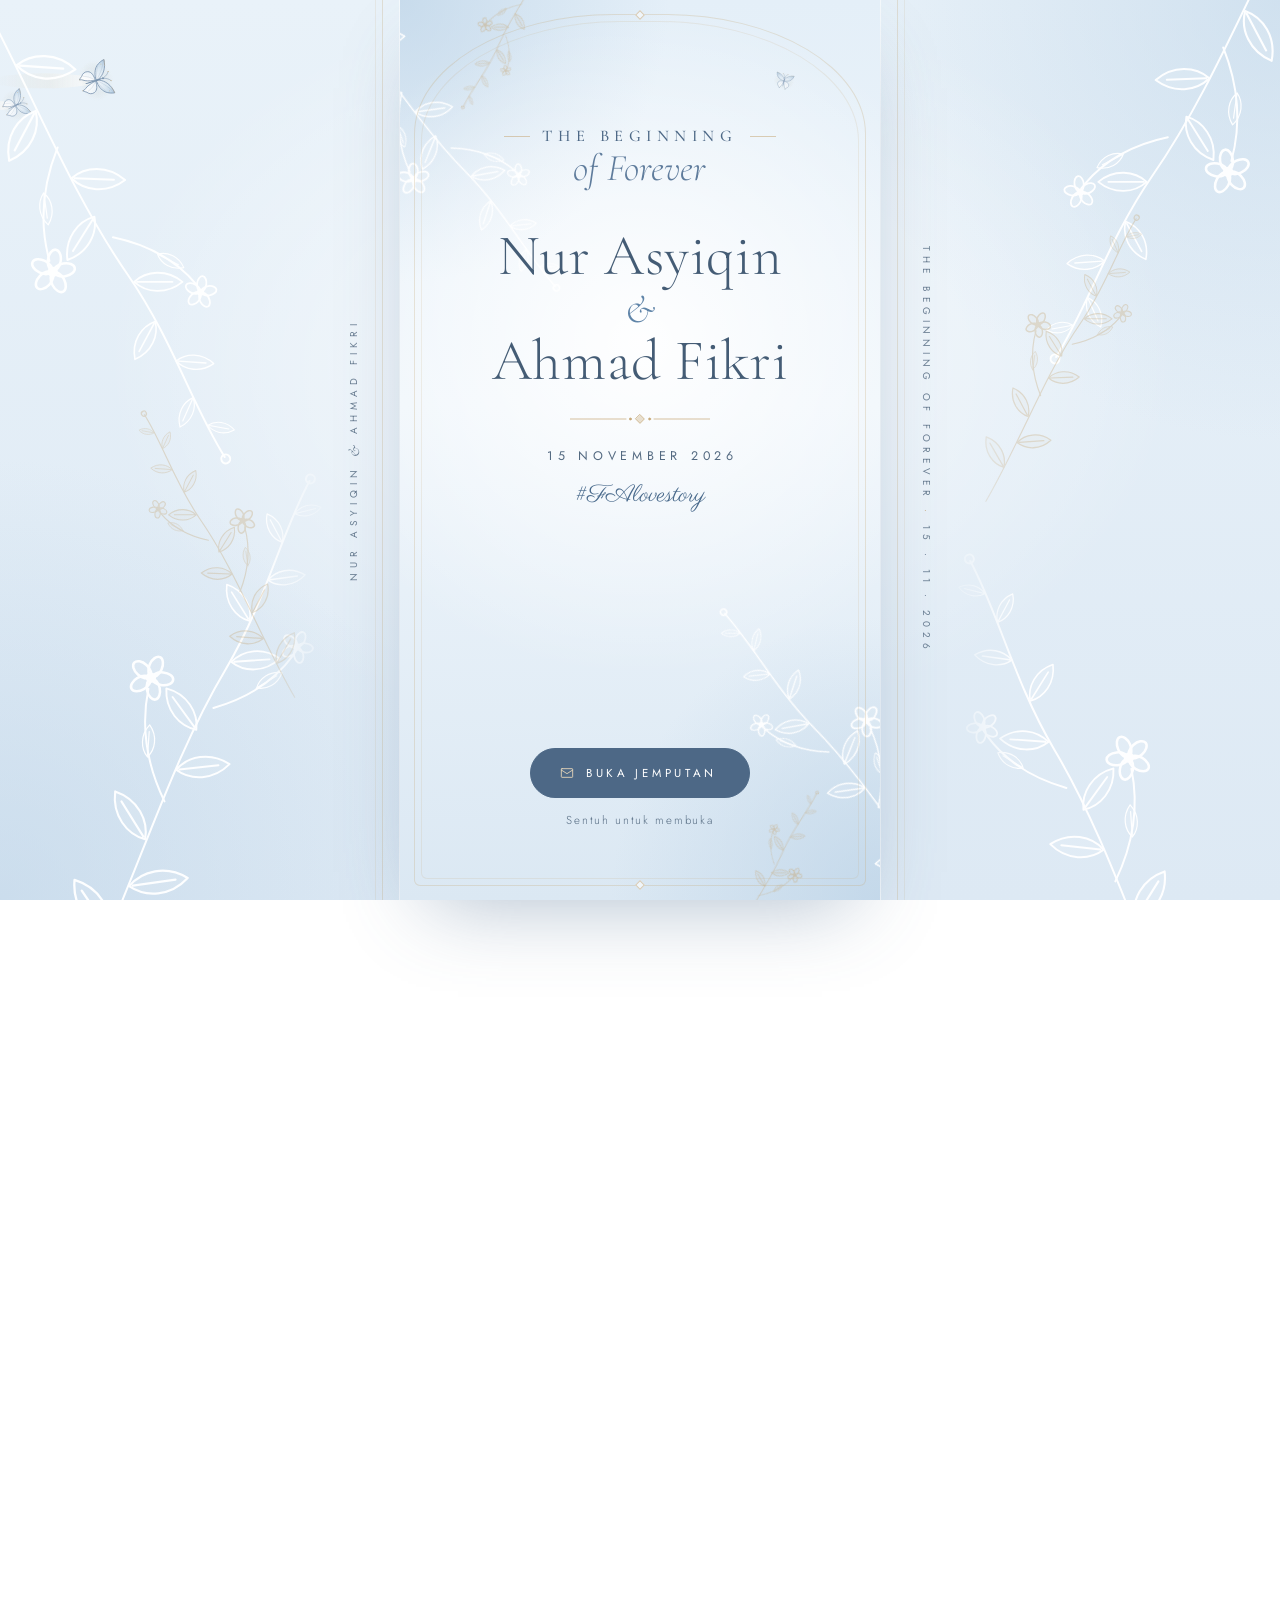
==== index.html @ e6868fa7 "Add files via upload" ====
<!DOCTYPE html>
<html lang="ms">
<head>
  <meta charset="UTF-8" />
  <meta name="viewport" content="width=device-width, initial-scale=1, viewport-fit=cover" />
  <meta name="theme-color" content="#dce9f4" />
  <meta name="color-scheme" content="light" />
  <title>Nur Asyiqin & Ahmad Fikri · The Beginning of Forever</title>
  <meta name="description" content="Anda dijemput ke majlis perkahwinan Nur Asyiqin & Ahmad Fikri — 15 November 2026, Casa Bianca Villa, Kluang. #FAlovestory" />

  <meta property="og:title" content="Nur Asyiqin & Ahmad Fikri — The Beginning of Forever" />
  <meta property="og:description" content="15 November 2026 · Casa Bianca Villa, Kluang · #FAlovestory" />

  <link rel="preconnect" href="https://fonts.googleapis.com" />
  <link rel="preconnect" href="https://fonts.gstatic.com" crossorigin />
  <link href="https://fonts.googleapis.com/css2?family=Cormorant+Garamond:ital,wght@0,300;0,400;0,500;1,300;1,400&family=Jost:wght@300;400&family=Parisienne&family=Amiri:wght@400&display=swap" rel="stylesheet" />
  <link rel="stylesheet" href="css/style.css" />
</head>
<body class="is-locked">

  <!-- ===== Shared botanical line-art (referenced with <use>) ===== -->
  <svg class="sprite" aria-hidden="true" focusable="false">
    <defs>
      <path id="leaf" d="M0 0 C6 -5.5 16 -6.5 24 0 C16 6.5 6 5.5 0 0 Z M1.5 0 L19 0" />
      <g id="bloom">
        <ellipse cx="0" cy="-4.2" rx="2.3" ry="3.8" />
        <ellipse cx="0" cy="-4.2" rx="2.3" ry="3.8" transform="rotate(72)" />
        <ellipse cx="0" cy="-4.2" rx="2.3" ry="3.8" transform="rotate(144)" />
        <ellipse cx="0" cy="-4.2" rx="2.3" ry="3.8" transform="rotate(216)" />
        <ellipse cx="0" cy="-4.2" rx="2.3" ry="3.8" transform="rotate(288)" />
        <circle r="1.4" />
      </g>
      <symbol id="sprig" viewBox="0 0 120 260">
        <g fill="currentColor" fill-opacity="0.12" stroke="currentColor" stroke-width="0.9" stroke-linecap="round" stroke-linejoin="round">
          <path fill="none" d="M60 258 C58 205 66 150 60 100 C56 65 62 35 60 8" />
          <path fill="none" d="M61 165 C74 154 84 140 88 122" />
          <path fill="none" d="M58 118 C46 108 38 96 35 82" />
          <use href="#leaf" transform="translate(60 228) rotate(-32) scale(1.15)" />
          <use href="#leaf" transform="translate(60 206) rotate(-148) scale(1.1)" />
          <use href="#leaf" transform="translate(62 184) rotate(-34) scale(1.05)" />
          <use href="#leaf" transform="translate(62 150) rotate(-150)" />
          <use href="#leaf" transform="translate(61 130) rotate(-30) scale(0.95)" />
          <use href="#leaf" transform="translate(59 96) rotate(-152) scale(0.9)" />
          <use href="#leaf" transform="translate(59 76) rotate(-34) scale(0.8)" />
          <use href="#leaf" transform="translate(59 56) rotate(-148) scale(0.7)" />
          <use href="#leaf" transform="translate(60 38) rotate(-38) scale(0.6)" />
          <use href="#leaf" transform="translate(60 24) rotate(-142) scale(0.5)" />
          <use href="#leaf" transform="translate(76 150) rotate(-70) scale(0.6)" />
          <use href="#leaf" transform="translate(44 102) rotate(-125) scale(0.55)" />
          <use href="#bloom" transform="translate(89 117) scale(1.25)" />
          <use href="#bloom" transform="translate(35 78) scale(0.9)" />
          <circle cx="60" cy="7" r="2" />
        </g>
      </symbol>
      <!-- Minimal background flora: a delicate vine, a three-flower blossom and a small leafy sprig -->
      <symbol id="vine" viewBox="0 0 60 220">
        <g fill="currentColor" fill-opacity="0.1" stroke="currentColor" stroke-width="0.8" stroke-linecap="round" stroke-linejoin="round">
          <path fill="none" d="M30 218 C18 182 42 152 31 114 C22 82 41 54 31 10" />
          <path fill="none" d="M34 128 C42 124 46 116 43 110 C41 106 36 107 37 111" />
          <path fill="none" d="M29 64 C21 60 18 52 22 47 C25 44 29 46 28 50" />
          <use href="#leaf" transform="translate(25 196) rotate(-150) scale(0.6)" />
          <use href="#leaf" transform="translate(30 172) rotate(-35) scale(0.58)" />
          <use href="#leaf" transform="translate(35 146) rotate(-150) scale(0.52)" />
          <use href="#leaf" transform="translate(29 98) rotate(-38) scale(0.5)" />
          <use href="#leaf" transform="translate(31 80) rotate(-148) scale(0.45)" />
          <use href="#leaf" transform="translate(36 40) rotate(-40) scale(0.38)" />
          <use href="#leaf" transform="translate(33 26) rotate(-145) scale(0.32)" />
          <use href="#bloom" transform="translate(31 8) scale(0.75)" />
          <circle cx="43" cy="110" r="1.1" />
        </g>
      </symbol>
      <symbol id="blossom" viewBox="0 0 90 100">
        <g fill="currentColor" fill-opacity="0.12" stroke="currentColor" stroke-width="0.8" stroke-linecap="round" stroke-linejoin="round">
          <path fill="none" d="M45 98 C44 78 39 60 28 42" />
          <path fill="none" d="M45 98 C47 76 53 56 64 36" />
          <path fill="none" d="M45 98 C45 82 46 68 47 54" />
          <use href="#leaf" transform="translate(44 84) rotate(-150) scale(0.55)" />
          <use href="#leaf" transform="translate(47 78) rotate(-30) scale(0.5)" />
          <use href="#leaf" transform="translate(37 62) rotate(-160) scale(0.4)" />
          <use href="#leaf" transform="translate(55 58) rotate(-20) scale(0.4)" />
          <use href="#bloom" transform="translate(27 39) scale(0.85)" />
          <use href="#bloom" transform="translate(65 33) scale(1)" />
          <use href="#bloom" transform="translate(47 51) scale(0.6)" />
        </g>
      </symbol>
      <symbol id="sprigling" viewBox="0 0 50 120">
        <g fill="currentColor" fill-opacity="0.1" stroke="currentColor" stroke-width="0.8" stroke-linecap="round" stroke-linejoin="round">
          <path fill="none" d="M25 118 C23 92 28 62 25 8" />
          <use href="#leaf" transform="translate(24 102) rotate(-145) scale(0.6)" />
          <use href="#leaf" transform="translate(25 92) rotate(-35) scale(0.58)" />
          <use href="#leaf" transform="translate(26 76) rotate(-145) scale(0.5)" />
          <use href="#leaf" transform="translate(26 66) rotate(-35) scale(0.48)" />
          <use href="#leaf" transform="translate(26 50) rotate(-145) scale(0.4)" />
          <use href="#leaf" transform="translate(26 40) rotate(-35) scale(0.38)" />
          <use href="#leaf" transform="translate(25 26) rotate(-145) scale(0.3)" />
          <use href="#leaf" transform="translate(25 18) rotate(-35) scale(0.28)" />
          <circle cx="25" cy="7" r="1.6" />
        </g>
      </symbol>
      <!-- Butterflies: fine line art with translucent, softly washed wings and
           champagne highlights. Bloom, left wing, right wing and body are
           separate symbols on the same 64×56 canvas, so the wings can later
           flutter on their own around the body's centre line (x 32). -->
      <radialGradient id="bfly-bloom">
        <stop offset="0" stop-color="#bcd3e7" stop-opacity="0.5" />
        <stop offset="0.65" stop-color="#bcd3e7" stop-opacity="0.18" />
        <stop offset="1" stop-color="#bcd3e7" stop-opacity="0" />
      </radialGradient>
      <linearGradient id="bfly-wash-r" gradientUnits="userSpaceOnUse" x1="33" y1="30" x2="60" y2="6">
        <stop offset="0" stop-color="#ffffff" />
        <stop offset="0.55" stop-color="#d6e5f1" />
        <stop offset="1" stop-color="#9dbcd8" />
      </linearGradient>
      <linearGradient id="bfly-wash-l" gradientUnits="userSpaceOnUse" x1="31" y1="30" x2="4" y2="6">
        <stop offset="0" stop-color="#ffffff" />
        <stop offset="0.55" stop-color="#d6e5f1" />
        <stop offset="1" stop-color="#9dbcd8" />
      </linearGradient>
      <symbol id="bfly-bloom-shape" viewBox="0 0 64 56">
        <ellipse cx="32" cy="28" rx="30" ry="24" fill="url(#bfly-bloom)" />
      </symbol>
      <!-- Magical glow: a soft white light with a faint champagne edge, and a
           tiny four-point sparkle (coloured by CSS) -->
      <radialGradient id="bfly-glow">
        <stop offset="0" stop-color="#ffffff" stop-opacity="0.85" />
        <stop offset="0.45" stop-color="#fbf5ea" stop-opacity="0.45" />
        <stop offset="0.75" stop-color="#ead9bb" stop-opacity="0.12" />
        <stop offset="1" stop-color="#ead9bb" stop-opacity="0" />
      </radialGradient>
      <symbol id="bfly-glow-shape" viewBox="0 0 64 56">
        <ellipse cx="32" cy="28" rx="34" ry="28" fill="url(#bfly-glow)" />
      </symbol>
      <path id="bfly-spark" fill="currentColor" d="M0 -3 C0.35 -0.6 0.6 -0.35 3 0 C0.6 0.35 0.35 0.6 0 3 C-0.35 0.6 -0.6 0.35 -3 0 C-0.6 -0.35 -0.35 -0.6 0 -3 Z" />
      <!-- Sparkles sit on the same 64×56 canvas as the wings: by the right
           forewing tip, the left forewing edge and the right hindwing tail -->
      <symbol id="bfly-spark-1" viewBox="0 0 64 56"><use href="#bfly-spark" transform="translate(60 2) scale(1.3)" /></symbol>
      <symbol id="bfly-spark-2" viewBox="0 0 64 56"><use href="#bfly-spark" transform="translate(2.5 16.5) scale(1.1)" /></symbol>
      <symbol id="bfly-spark-3" viewBox="0 0 64 56"><use href="#bfly-spark" transform="translate(46 52)" /></symbol>
      <symbol id="bfly-wing-r" viewBox="0 0 64 56">
        <g stroke="currentColor" stroke-width="1.1" stroke-linecap="round" stroke-linejoin="round">
          <path fill="url(#bfly-wash-r)" fill-opacity="0.8" d="M33 23 C37 14 46 7 60 5.5 C59.5 10 57.5 15 54 19.5 C49 25 41 27.5 33.6 27.6 Z" />
          <path fill="url(#bfly-wash-r)" fill-opacity="0.8" d="M33.6 29 C40 28.6 47.5 30.5 49.5 36 C51.2 40.5 49 45.5 45.5 47.5 C44 49.5 42.6 52 41.2 53 C40.6 50.5 40.2 48.8 39 47.6 C36.4 44.5 34.4 38 33.3 32.5 Z" />
          <path fill="none" stroke-width="0.5" stroke-opacity="0.5" d="M34.5 24.5 C41 18 49 11 57.5 7.5 M35 26.5 C42 24.5 48 21.5 53 18.5 M35 31 C39 34.5 42.5 39 44.5 45" />
        </g>
        <path fill="none" stroke="#c6a878" stroke-width="0.7" stroke-linecap="round" stroke-opacity="0.85" d="M50.5 7.5 C54 6.5 57.2 5.9 59.8 5.6" />
        <circle cx="54.6" cy="12.4" r="0.7" fill="#c6a878" />
        <circle cx="41.2" cy="53" r="0.75" fill="#c6a878" />
      </symbol>
      <symbol id="bfly-wing-l" viewBox="0 0 64 56">
        <g stroke="currentColor" stroke-width="1.1" stroke-linecap="round" stroke-linejoin="round">
          <path fill="url(#bfly-wash-l)" fill-opacity="0.8" d="M31 23 C27 14 18 7 4 5.5 C4.5 10 6.5 15 10 19.5 C15 25 23 27.5 30.4 27.6 Z" />
          <path fill="url(#bfly-wash-l)" fill-opacity="0.8" d="M30.4 29 C24 28.6 16.5 30.5 14.5 36 C12.8 40.5 15 45.5 18.5 47.5 C20 49.5 21.4 52 22.8 53 C23.4 50.5 23.8 48.8 25 47.6 C27.6 44.5 29.6 38 30.7 32.5 Z" />
          <path fill="none" stroke-width="0.5" stroke-opacity="0.5" d="M29.5 24.5 C23 18 15 11 6.5 7.5 M29 26.5 C22 24.5 16 21.5 11 18.5 M29 31 C25 34.5 21.5 39 19.5 45" />
        </g>
        <path fill="none" stroke="#c6a878" stroke-width="0.7" stroke-linecap="round" stroke-opacity="0.85" d="M13.5 7.5 C10 6.5 6.8 5.9 4.2 5.6" />
        <circle cx="9.4" cy="12.4" r="0.7" fill="#c6a878" />
        <circle cx="22.8" cy="53" r="0.75" fill="#c6a878" />
      </symbol>
      <symbol id="bfly-body" viewBox="0 0 64 56">
        <path fill="currentColor" d="M32 18 C32.9 18 33.1 20.5 33 24 L32.7 41 C32.6 44 32.3 46 32 46 C31.7 46 31.4 44 31.3 41 L31 24 C30.9 20.5 31.1 18 32 18 Z" />
        <circle cx="32" cy="16.3" r="1.5" fill="currentColor" />
        <path fill="none" stroke="currentColor" stroke-width="0.7" stroke-linecap="round" d="M31.5 15 C30 10.5 27.5 7 24.6 5.2 M32.5 15 C34 10.5 36.5 7 39.4 5.2" />
        <circle cx="24.4" cy="5.1" r="0.85" fill="#c6a878" />
        <circle cx="39.6" cy="5.1" r="0.85" fill="#c6a878" />
      </symbol>
      <symbol id="cam" viewBox="0 0 24 24">
        <g fill="none" stroke="currentColor" stroke-width="1.1" stroke-linecap="round" stroke-linejoin="round">
          <path d="M3.5 8.5a1.5 1.5 0 0 1 1.5-1.5h2.6l1.6-2.2h5.6L16.4 7H19a1.5 1.5 0 0 1 1.5 1.5v9.5A1.5 1.5 0 0 1 19 19.5H5A1.5 1.5 0 0 1 3.5 18Z" />
          <circle cx="12" cy="13" r="3.6" />
        </g>
      </symbol>
      <symbol id="ornament" viewBox="0 0 160 12">
        <g fill="none" stroke="currentColor" stroke-width="0.8" stroke-linecap="round">
          <path d="M0 6 H64" /><path d="M96 6 H160" />
          <path d="M80 1 L85 6 L80 11 L75 6 Z" fill="currentColor" fill-opacity="0.35" />
          <circle cx="69" cy="6" r="1.2" fill="currentColor" /><circle cx="91" cy="6" r="1.2" fill="currentColor" />
        </g>
      </symbol>
    </defs>
  </svg>

  <!-- Desktop backdrop: large botanicals around the invitation (hidden on phones) -->
  <div class="backdrop" aria-hidden="true">
    <div class="backdrop__flora">
      <svg class="bd-sprig bd-sprig--tl" data-drift="50"><use href="#sprig" /></svg>
      <svg class="bd-sprig bd-sprig--bl" data-drift="-40"><use href="#sprig" /></svg>
      <svg class="bd-sprig bd-sprig--ml bd-sprig--gold" data-drift="80"><use href="#sprig" /></svg>
      <svg class="bd-sprig bd-sprig--tr" data-drift="-50"><use href="#sprig" /></svg>
      <svg class="bd-sprig bd-sprig--br" data-drift="40"><use href="#sprig" /></svg>
      <svg class="bd-sprig bd-sprig--mr bd-sprig--gold" data-drift="-80"><use href="#sprig" /></svg>
    </div>
    <!-- Desktop only: a pair of butterflies flying across the whole screen, behind the invitation card -->
    <div class="butterflies butterflies--backdrop">
      <div class="bf-pair bf-pair--wide">
        <span class="bf-flyer bf-flyer--lead"><span class="bf-trail"></span><svg class="butterfly" viewBox="0 0 64 56"><use class="butterfly__glow" href="#bfly-glow-shape" /><use href="#bfly-bloom-shape" /><use class="butterfly__wing butterfly__wing--l" href="#bfly-wing-l" /><use class="butterfly__wing butterfly__wing--r" href="#bfly-wing-r" /><use class="butterfly__body" href="#bfly-body" /><use class="butterfly__spark butterfly__spark--1 butterfly__spark--gold" href="#bfly-spark-1" /><use class="butterfly__spark butterfly__spark--2 butterfly__spark--white" href="#bfly-spark-2" /><use class="butterfly__spark butterfly__spark--3 butterfly__spark--gold" href="#bfly-spark-3" /></svg></span>
        <span class="bf-flyer bf-flyer--follow"><span class="bf-trail"></span><svg class="butterfly" viewBox="0 0 64 56"><use class="butterfly__glow" href="#bfly-glow-shape" /><use href="#bfly-bloom-shape" /><use class="butterfly__wing butterfly__wing--l" href="#bfly-wing-l" /><use class="butterfly__wing butterfly__wing--r" href="#bfly-wing-r" /><use class="butterfly__body" href="#bfly-body" /><use class="butterfly__spark butterfly__spark--1 butterfly__spark--gold" href="#bfly-spark-1" /><use class="butterfly__spark butterfly__spark--2 butterfly__spark--white" href="#bfly-spark-2" /><use class="butterfly__spark butterfly__spark--3 butterfly__spark--gold" href="#bfly-spark-3" /></svg></span>
      </div>
    </div>
    <div class="backdrop__frame"></div>
    <p class="bd-side bd-side--l">Nur Asyiqin <i>&amp;</i> Ahmad Fikri</p>
    <p class="bd-side bd-side--r">The Beginning of Forever <span>·</span> 15 · 11 · 2026</p>
  </div>

  <!-- ===================================================== -->
  <!-- PHASE 1 — OPENING / COVER                              -->
  <!-- ===================================================== -->
  <section class="cover" id="cover" aria-label="Kulit kad jemputan perkahwinan">
    <div class="cover__bg"></div>

    <div class="cover__flora" aria-hidden="true">
      <svg class="flora flora--tl"><use href="#sprig" /></svg>
      <svg class="flora flora--tl2"><use href="#sprig" /></svg>
      <svg class="flora flora--br"><use href="#sprig" /></svg>
      <svg class="flora flora--br2"><use href="#sprig" /></svg>
    </div>

    <div class="butterflies" aria-hidden="true">
      <svg class="butterfly butterfly--sm bf--cover" viewBox="0 0 64 56"><use class="butterfly__glow" href="#bfly-glow-shape" /><use href="#bfly-bloom-shape" /><use class="butterfly__wing butterfly__wing--l" href="#bfly-wing-l" /><use class="butterfly__wing butterfly__wing--r" href="#bfly-wing-r" /><use class="butterfly__body" href="#bfly-body" /><use class="butterfly__spark butterfly__spark--1 butterfly__spark--gold" href="#bfly-spark-1" /><use class="butterfly__spark butterfly__spark--2 butterfly__spark--white" href="#bfly-spark-2" /><use class="butterfly__spark butterfly__spark--3 butterfly__spark--gold" href="#bfly-spark-3" /></svg>
    </div>

    <div class="cover__frame" aria-hidden="true">
      <span class="gem gem--t"></span><span class="gem gem--b"></span>
    </div>

    <div class="cover__content">
      <p class="tagline cover__title seq" style="--seq: 0"><span class="tagline__top">The Beginning</span> <span class="tagline__bottom">of Forever</span></p>

      <h1 class="names cover__names seq" style="--seq: 1">
        <span class="names__one">Nur Asyiqin</span>
        <span class="names__amp">&amp;</span>
        <span class="names__two">Ahmad Fikri</span>
      </h1>

      <svg class="ornament seq" style="--seq: 2" aria-hidden="true"><use href="#ornament" /></svg>

      <p class="cover__date seq" style="--seq: 2">15 November 2026</p>
      <p class="hashtag seq" style="--seq: 3">#FAlovestory</p>
    </div>

    <div class="cover__action seq" style="--seq: 4">
      <button class="btn btn--open btn--accent" id="openInvitation" type="button">
        <svg class="btn__icon" viewBox="0 0 24 24" aria-hidden="true"><path d="M3.5 7.5 12 13l8.5-5.5M4.5 5.5h15a1 1 0 0 1 1 1v11a1 1 0 0 1-1 1h-15a1 1 0 0 1-1-1v-11a1 1 0 0 1 1-1Z" /></svg>
        Buka Jemputan
      </button>
      <p class="cover__hint">Sentuh untuk membuka</p>
    </div>
  </section>

  <!-- ===================================================== -->
  <!-- INVITATION                                             -->
  <!-- ===================================================== -->
  <main class="invitation" id="invitation" aria-hidden="true">

    <!-- PHASE 2 — HERO / COUPLE INTRODUCTION -->
    <section class="hero" id="hero" aria-label="Pasangan pengantin">
      <div class="hero__flora" aria-hidden="true">
        <svg class="flora flora--hero-tl"><use href="#sprig" /></svg>
        <svg class="flora flora--hero-tr"><use href="#sprig" /></svg>
        <svg class="flora flora--hero-bl"><use href="#sprig" /></svg>
        <svg class="flora flora--hero-br"><use href="#sprig" /></svg>
      </div>
      <div class="butterflies" aria-hidden="true">
        <div class="bf-pair bf-pair--hero">
          <span class="bf-flyer bf-flyer--lead"><span class="bf-trail"></span><svg class="butterfly" viewBox="0 0 64 56"><use class="butterfly__glow" href="#bfly-glow-shape" /><use href="#bfly-bloom-shape" /><use class="butterfly__wing butterfly__wing--l" href="#bfly-wing-l" /><use class="butterfly__wing butterfly__wing--r" href="#bfly-wing-r" /><use class="butterfly__body" href="#bfly-body" /><use class="butterfly__spark butterfly__spark--1 butterfly__spark--gold" href="#bfly-spark-1" /><use class="butterfly__spark butterfly__spark--2 butterfly__spark--white" href="#bfly-spark-2" /><use class="butterfly__spark butterfly__spark--3 butterfly__spark--gold" href="#bfly-spark-3" /></svg></span>
          <span class="bf-flyer bf-flyer--follow"><span class="bf-trail"></span><svg class="butterfly" viewBox="0 0 64 56"><use class="butterfly__glow" href="#bfly-glow-shape" /><use href="#bfly-bloom-shape" /><use class="butterfly__wing butterfly__wing--l" href="#bfly-wing-l" /><use class="butterfly__wing butterfly__wing--r" href="#bfly-wing-r" /><use class="butterfly__body" href="#bfly-body" /><use class="butterfly__spark butterfly__spark--1 butterfly__spark--gold" href="#bfly-spark-1" /><use class="butterfly__spark butterfly__spark--2 butterfly__spark--white" href="#bfly-spark-2" /><use class="butterfly__spark butterfly__spark--3 butterfly__spark--gold" href="#bfly-spark-3" /></svg></span>
        </div>
      </div>

      <!-- Islamic greeting — opens the invitation itself, above the title -->
      <p class="salam hero-in" style="--d: -1" lang="ar" dir="rtl">السَّلَامُ عَلَيْكُمْ وَرَحْمَةُ اللهِ وَبَرَكَاتُهُ</p>

      <p class="tagline hero__tagline hero-in" style="--d: 0"><span class="tagline__top">The Beginning</span> <span class="tagline__bottom">of Forever</span></p>

      <!-- Photo area: replace the placeholder <div> with
           <img src="assets/img/couple.jpg" alt="Nur Asyiqin & Ahmad Fikri" />
           when photos are ready. -->
      <figure class="portrait hero-in" style="--d: 1">
        <div class="portrait__arch">
          <div class="portrait__placeholder" aria-hidden="true">
            <span class="monogram">F<i>&amp;</i>A</span>
          </div>
        </div>
      </figure>

      <h2 class="names hero__names hero-in" style="--d: 2">
        <span class="names__one">Nur Asyiqin</span>
        <span class="names__amp">&amp;</span>
        <span class="names__two">Ahmad Fikri</span>
      </h2>

      <svg class="ornament hero-in" style="--d: 3" aria-hidden="true"><use href="#ornament" /></svg>

      <p class="hero__date hero-in" style="--d: 3">15 November 2026</p>
      <p class="hashtag hero-in" style="--d: 4">#FAlovestory</p>

      <blockquote class="hero__quote hero-in" style="--d: 5">
        “Two hearts, one story, and a lifetime to go.”
      </blockquote>
    </section>

    <!-- PHASE 5 — THE COUPLE -->
    <section class="couple" id="couple" aria-label="Pasangan pengantin">
      <div class="couple__flora" aria-hidden="true">
        <svg class="flora flora--couple-tl"><use href="#sprig" /></svg>
        <svg class="flora flora--couple-br"><use href="#sprig" /></svg>
      </div>
      <div class="fleurs" aria-hidden="true">
        <svg class="fleur fleur--vine fleur--couple-tr"><use href="#vine" /></svg>
        <svg class="fleur fleur--blossom fleur--gold fleur--couple-bl"><use href="#blossom" /></svg>
      </div>
      <div class="butterflies" aria-hidden="true">
        <svg class="butterfly butterfly--sm bf--couple" viewBox="0 0 64 56"><use class="butterfly__glow" href="#bfly-glow-shape" /><use href="#bfly-bloom-shape" /><use class="butterfly__wing butterfly__wing--l" href="#bfly-wing-l" /><use class="butterfly__wing butterfly__wing--r" href="#bfly-wing-r" /><use class="butterfly__body" href="#bfly-body" /><use class="butterfly__spark butterfly__spark--1 butterfly__spark--gold" href="#bfly-spark-1" /><use class="butterfly__spark butterfly__spark--2 butterfly__spark--white" href="#bfly-spark-2" /><use class="butterfly__spark butterfly__spark--3 butterfly__spark--gold" href="#bfly-spark-3" /></svg>
      </div>

      <h2 class="section-title reveal">Pengantin</h2>
      <svg class="ornament ornament--sm reveal" aria-hidden="true"><use href="#ornament" /></svg>

      <!-- Portraits: replace each placeholder <div> with
           <img src="assets/img/bride.jpg" alt="Nur Asyiqin" /> (or groom.jpg) -->
      <article class="person person--bride">
        <figure class="person__photo reveal reveal--up">
          <div class="person__frame">
            <div class="person__placeholder" aria-hidden="true"><span>A</span></div>
          </div>
          <figcaption class="person__tag">Pengantin Perempuan</figcaption>
        </figure>
        <div class="person__text reveal">
          <h3 class="person__name">Nur Asyiqin</h3>
          <p class="person__lineage">Binti Mohd Azman</p>
        </div>
      </article>

      <div class="couple__amp reveal" aria-hidden="true"><span>&amp;</span></div>

      <article class="person person--groom">
        <figure class="person__photo reveal reveal--up">
          <div class="person__frame">
            <div class="person__placeholder" aria-hidden="true"><span>F</span></div>
          </div>
          <figcaption class="person__tag">Pengantin Lelaki</figcaption>
        </figure>
        <div class="person__text reveal">
          <h3 class="person__name">Ahmad Fikri</h3>
          <p class="person__lineage">Bin Ruzaimi</p>
        </div>
      </article>
    </section>

    <!-- PHASE 5 — FAMILY -->
    <section class="family" id="family" aria-label="Keluarga kami">
      <div class="family__flora" aria-hidden="true">
        <svg class="flora flora--fam-l"><use href="#sprig" /></svg>
        <svg class="flora flora--fam-r"><use href="#sprig" /></svg>
      </div>
      <div class="fleurs" aria-hidden="true">
        <svg class="fleur fleur--blossom fleur--fam-tr"><use href="#blossom" /></svg>
        <svg class="fleur fleur--sprigling fleur--fam-bl"><use href="#sprigling" /></svg>
      </div>

      <h2 class="family__title reveal">Dengan Penuh Kasih<br />Daripada Keluarga</h2>
      <svg class="ornament ornament--sm reveal" aria-hidden="true"><use href="#ornament" /></svg>

      <p class="family__names reveal">
        <span>Mohd Azman Bin Kassim</span>
        <span class="family__amp">&amp;</span>
        <span>Zalzulaina Binti Sulaiman</span>
      </p>
    </section>

    <!-- PHASE 2 — COUNTDOWN -->
    <section class="countdown" id="countdown" aria-label="Kiraan detik ke majlis">
      <div class="fleurs" aria-hidden="true">
        <svg class="fleur fleur--vine fleur--cd-l"><use href="#vine" /></svg>
        <svg class="fleur fleur--blossom fleur--gold fleur--cd-r"><use href="#blossom" /></svg>
      </div>
      <div class="butterflies" aria-hidden="true">
        <svg class="butterfly butterfly--md bf--cd" viewBox="0 0 64 56"><use class="butterfly__glow" href="#bfly-glow-shape" /><use href="#bfly-bloom-shape" /><use class="butterfly__wing butterfly__wing--l" href="#bfly-wing-l" /><use class="butterfly__wing butterfly__wing--r" href="#bfly-wing-r" /><use class="butterfly__body" href="#bfly-body" /><use class="butterfly__spark butterfly__spark--1 butterfly__spark--gold" href="#bfly-spark-1" /><use class="butterfly__spark butterfly__spark--2 butterfly__spark--white" href="#bfly-spark-2" /><use class="butterfly__spark butterfly__spark--3 butterfly__spark--gold" href="#bfly-spark-3" /></svg>
      </div>
      <p class="eyebrow reveal">Menghitung Hari</p>
      <svg class="ornament ornament--sm reveal" aria-hidden="true"><use href="#ornament" /></svg>

      <div class="countdown__grid reveal" id="countdownGrid" role="timer" aria-live="off">
        <div class="unit"><span class="unit__num" data-unit="days">--</span><span class="unit__label">Hari</span></div>
        <div class="unit"><span class="unit__num" data-unit="hours">--</span><span class="unit__label">Jam</span></div>
        <div class="unit"><span class="unit__num" data-unit="minutes">--</span><span class="unit__label">Minit</span></div>
        <div class="unit"><span class="unit__num" data-unit="seconds">--</span><span class="unit__label">Saat</span></div>
      </div>

      <p class="countdown__today" id="countdownToday" hidden>Hari Bahagia Telah Tiba</p>
    </section>

    <!-- PHASE 3 — WEDDING DETAILS / LOCATION -->
    <section class="details" id="details" aria-label="Butiran dan lokasi majlis">
      <div class="details__flora" aria-hidden="true">
        <svg class="flora flora--details"><use href="#sprig" /></svg>
      </div>
      <div class="fleurs" aria-hidden="true">
        <svg class="fleur fleur--vine fleur--details-l"><use href="#vine" /></svg>
        <svg class="fleur fleur--sprigling fleur--gold fleur--details-br"><use href="#sprigling" /></svg>
      </div>

      <h2 class="section-title reveal">Jemputan</h2>
      <svg class="ornament ornament--sm reveal" aria-hidden="true"><use href="#ornament" /></svg>

      <p class="details__day reveal">Ahad</p>
      <p class="details__date reveal">15 November 2026</p>

      <!-- SIMPAN TARIKH — opens the calendar sheet (#saveDateSheet, near the end
           of the page). Options are built in js/main.js from WEDDING_EVENT. -->
      <div class="save-date reveal">
        <button class="btn btn--gold btn--accent" id="saveDateBtn" type="button" aria-haspopup="dialog" aria-expanded="false" aria-controls="saveDateSheet">
          <svg class="btn__icon" viewBox="0 0 24 24" aria-hidden="true"><rect x="4" y="5.5" width="16" height="14.5" rx="2" /><path d="M4 10h16M8.5 3.5v4M15.5 3.5v4" /><path d="m9.8 15 1.7 1.7 3-3.2" /></svg>
          Simpan Tarikh
        </button>
      </div>

      <article class="venue reveal reveal--up">
        <div class="venue__inner">
          <span class="venue__icon" aria-hidden="true">
            <svg viewBox="0 0 24 24"><path d="M12 21s-6.5-5.6-6.5-11a6.5 6.5 0 0 1 13 0c0 5.4-6.5 11-6.5 11Z" /><circle cx="12" cy="10" r="2.3" /></svg>
          </span>
          <p class="venue__label">Lokasi</p>
          <h3 class="venue__name">Casa Bianca Villa</h3>
          <address class="venue__address">
            No. 2, Jalan Gunung Lambak 17<br />
            Taman Gunung Lambak<br />
            86000 Kluang<br />
            Johor Darul Ta’zim
          </address>
          <div class="venue__actions">
            <a class="btn btn--gold" id="mapLink" target="_blank" rel="noopener" aria-label="Buka lokasi di Google Maps">
              Google Maps
              <svg class="btn__icon btn__icon--end" viewBox="0 0 24 24" aria-hidden="true"><path d="M7 17 17 7M9 7h8v8" /></svg>
            </a>
            <a class="btn btn--gold" id="wazeLink" target="_blank" rel="noopener" aria-label="Buka lokasi di Waze">
              Waze
              <svg class="btn__icon btn__icon--end" viewBox="0 0 24 24" aria-hidden="true"><path d="M7 17 17 7M9 7h8v8" /></svg>
            </a>
          </div>
        </div>
      </article>

      <!-- Subtle stylised location visual (not a live map) -->
      <a class="mini-map reveal reveal--up" id="mapVisual" target="_blank" rel="noopener" aria-label="Buka Casa Bianca Villa di Google Maps">
        <svg viewBox="0 0 320 170" aria-hidden="true">
          <rect width="320" height="170" rx="14" class="mm-bg" />
          <g class="mm-block">
            <rect x="18" y="18" width="62" height="38" rx="5" />
            <rect x="18" y="72" width="44" height="30" rx="5" />
            <rect x="178" y="16" width="52" height="34" rx="5" />
            <rect x="246" y="22" width="56" height="44" rx="5" />
            <rect x="196" y="116" width="46" height="36" rx="5" />
            <rect x="256" y="108" width="48" height="46" rx="5" />
            <rect x="28" y="126" width="70" height="28" rx="5" />
          </g>
          <ellipse cx="118" cy="40" rx="22" ry="14" class="mm-park" />
          <g class="mm-road">
            <path d="M-10 108 C70 96 140 118 200 96 S290 78 330 86" />
            <path d="M150 -10 C144 40 160 70 158 100 S150 150 156 180" />
          </g>
          <g class="mm-road mm-road--thin">
            <path d="M-10 64 C60 66 110 58 150 62" />
            <path d="M242 -10 C238 40 248 70 244 100 S250 150 246 180" />
            <path d="M158 100 C190 122 230 150 330 150" />
          </g>
          <g class="mm-compass" transform="translate(296 142)">
            <circle r="10" /><path d="M0 -6 L2.5 1 L0 -0.5 L-2.5 1 Z" /><text y="-13" text-anchor="middle">N</text>
          </g>
          <g class="mm-pin" transform="translate(158 98)">
            <circle class="mm-pulse" r="10" />
            <path d="M0 -24 C-8 -24 -13 -18 -13 -11 C-13 -2 0 10 0 10 C0 10 13 -2 13 -11 C13 -18 8 -24 0 -24 Z" />
            <circle cy="-11" r="4.4" class="mm-pin-dot" />
          </g>
          <text x="176" y="84" class="mm-label">Casa Bianca Villa</text>
        </svg>
      </a>
    </section>

    <!-- PHASE 4 — WEDDING TIMELINE -->
    <section class="timeline" id="timeline" aria-label="Aturcara majlis">
      <div class="fleurs" aria-hidden="true">
        <svg class="fleur fleur--sprigling fleur--gold fleur--tl-tl"><use href="#sprigling" /></svg>
        <svg class="fleur fleur--blossom fleur--tl-br"><use href="#blossom" /></svg>
      </div>
      <h2 class="section-title reveal">Aturcara Majlis</h2>
      <svg class="ornament ornament--sm reveal" aria-hidden="true"><use href="#ornament" /></svg>

      <ol class="timeline__list" id="timelineList">
        <li class="timeline__track" aria-hidden="true"><span class="timeline__fill" id="timelineFill"></span></li>

        <li class="event reveal">
          <div class="event__card">
            <span class="event__icon" aria-hidden="true">
              <svg viewBox="0 0 24 24"><circle cx="9" cy="8" r="3" /><path d="M3.5 19c0-3 2.5-5.2 5.5-5.2s5.5 2.2 5.5 5.2" /><circle cx="16.5" cy="9" r="2.4" /><path d="M15.8 13.9c2.6.2 4.7 2.2 4.7 5.1" /></svg>
            </span>
            <div class="event__text">
              <time class="event__time">11:00 pagi</time>
              <h3 class="event__name">Ketibaan Tetamu</h3>
            </div>
          </div>
        </li>

        <li class="event reveal">
          <div class="event__card">
            <span class="event__icon" aria-hidden="true">
              <svg viewBox="0 0 24 24"><circle cx="9" cy="14" r="5.2" /><circle cx="15" cy="14" r="5.2" /><path d="M10.5 5.5 12 3.5l1.5 2L12 7.2Z" /></svg>
            </span>
            <div class="event__text">
              <time class="event__time">1:45 petang</time>
              <h3 class="event__name">Ketibaan Pengantin</h3>
            </div>
          </div>
        </li>

        <li class="event reveal">
          <div class="event__card">
            <span class="event__icon" aria-hidden="true">
              <svg viewBox="0 0 24 24"><path d="M3.5 17h17M4.5 17a7.5 7.5 0 0 1 15 0" /><path d="M12 9.5V7.5M10.5 7.2h3" /><path d="M2.5 20h19" /></svg>
            </span>
            <div class="event__text">
              <time class="event__time">2:25 petang</time>
              <h3 class="event__name">Jamuan Makan</h3>
            </div>
          </div>
        </li>

        <li class="event reveal">
          <div class="event__card">
            <span class="event__icon" aria-hidden="true">
              <svg viewBox="0 0 24 24"><path d="M4.5 20.5h15v-5h-15Z" /><path d="M6.5 15.5v-4h11v4" /><path d="M8.5 11.5V8.5h7v3" /><path d="M12 8.5V6.2" /><path d="M12 6.2c-.9-.6-.9-1.8 0-2.7.9.9.9 2.1 0 2.7Z" /></svg>
            </span>
            <div class="event__text">
              <time class="event__time">2:50 petang</time>
              <h3 class="event__name">Upacara Memotong Kek</h3>
            </div>
          </div>
        </li>

        <li class="event reveal">
          <div class="event__card">
            <span class="event__icon" aria-hidden="true">
              <svg viewBox="0 0 24 24"><path d="M3.5 8.5a1.5 1.5 0 0 1 1.5-1.5h2.6l1.6-2.2h5.6L16.4 7H19a1.5 1.5 0 0 1 1.5 1.5v9.5A1.5 1.5 0 0 1 19 19.5H5A1.5 1.5 0 0 1 3.5 18Z" /><circle cx="12" cy="13" r="3.6" /></svg>
            </span>
            <div class="event__text">
              <time class="event__time">3:00 petang</time>
              <h3 class="event__name">Sesi Fotografi</h3>
            </div>
          </div>
        </li>

        <li class="event reveal">
          <div class="event__card">
            <span class="event__icon" aria-hidden="true">
              <svg viewBox="0 0 24 24"><path d="M12 20s-7.5-4.6-7.5-10A4.2 4.2 0 0 1 12 7.6 4.2 4.2 0 0 1 19.5 10c0 5.4-7.5 10-7.5 10Z" /></svg>
            </span>
            <div class="event__text">
              <time class="event__time">4:00 petang</time>
              <h3 class="event__name">Majlis Bersurai</h3>
            </div>
          </div>
        </li>
      </ol>
    </section>

    <!-- OUR STORY — three chapters drawn from the couple's own line:
         "Two hearts, one story, and a lifetime to go."
         Replace each <span class="ph">…</span> placeholder with a photo:
         <img src="assets/img/story/01.jpg" alt="" loading="lazy" decoding="async" />
         (add data-full="…" pointing to a larger version for the fullscreen viewer).
         To add a sentence to a chapter, uncomment its <p class="chapter__line">. -->
    <section class="story" id="story" aria-label="Kisah kami">
      <div class="story__flora" aria-hidden="true">
        <svg class="flora flora--story-tl"><use href="#sprig" /></svg>
        <svg class="flora flora--story-br"><use href="#sprig" /></svg>
      </div>
      <div class="fleurs" aria-hidden="true">
        <svg class="fleur fleur--blossom fleur--story-tr"><use href="#blossom" /></svg>
        <svg class="fleur fleur--sprigling fleur--story-bl"><use href="#sprigling" /></svg>
      </div>
      <div class="butterflies" aria-hidden="true">
        <svg class="butterfly butterfly--md bf--story" viewBox="0 0 64 56"><use class="butterfly__glow" href="#bfly-glow-shape" /><use href="#bfly-bloom-shape" /><use class="butterfly__wing butterfly__wing--l" href="#bfly-wing-l" /><use class="butterfly__wing butterfly__wing--r" href="#bfly-wing-r" /><use class="butterfly__body" href="#bfly-body" /><use class="butterfly__spark butterfly__spark--1 butterfly__spark--gold" href="#bfly-spark-1" /><use class="butterfly__spark butterfly__spark--2 butterfly__spark--white" href="#bfly-spark-2" /><use class="butterfly__spark butterfly__spark--3 butterfly__spark--gold" href="#bfly-spark-3" /></svg>
      </div>

      <h2 class="section-title reveal">Kisah Kami</h2>
      <p class="story__sub reveal">Sekilas perjalanan kami</p>
      <svg class="ornament ornament--sm reveal" aria-hidden="true"><use href="#ornament" /></svg>

      <ol class="chapters">
        <li class="chapter reveal reveal--up">
          <div class="polaroid chapter__photo">
            <button class="shot shot--portrait" type="button">
              <span class="ph ph--a"><svg><use href="#cam" /></svg><em>I</em></span>
            </button>
          </div>
          <div class="chapter__text">
            <p class="chapter__num">Bab I</p>
            <h3 class="chapter__title">Two Hearts</h3>
            <!-- <p class="chapter__line">Di sinilah segalanya bermula…</p> -->
          </div>
        </li>

        <li class="chapter chapter--flip reveal reveal--up">
          <div class="polaroid chapter__photo">
            <button class="shot shot--portrait" type="button">
              <span class="ph ph--b"><svg><use href="#cam" /></svg><em>II</em></span>
            </button>
          </div>
          <div class="chapter__text">
            <p class="chapter__num">Bab II</p>
            <h3 class="chapter__title">One Story</h3>
            <!-- <p class="chapter__line">…</p> -->
          </div>
        </li>

        <li class="chapter reveal reveal--up">
          <div class="polaroid chapter__photo">
            <button class="shot shot--portrait" type="button">
              <span class="ph ph--c"><svg><use href="#cam" /></svg><em>III</em></span>
            </button>
          </div>
          <div class="chapter__text">
            <p class="chapter__num">Bab III</p>
            <h3 class="chapter__title">A Lifetime to Go</h3>
            <p class="chapter__date">15 · 11 · 2026</p>
          </div>
        </li>
      </ol>
    </section>

    <!-- RSVP & UCAPAN — submissions go to the Google Sheet via the Apps Script
         web app (GOOGLE_SCRIPT_URL at the top of js/main.js).
         Guest-count options are generated from RSVP_GUESTS in js/main.js;
         there is no limit on the total number of guests. -->
    <section class="rsvp-form" id="rsvp-form" aria-labelledby="rsvpFormTitle">
      <div class="rsvp-form__flora" aria-hidden="true">
        <svg class="flora flora--rf-l"><use href="#sprig" /></svg>
        <svg class="flora flora--rf-r"><use href="#sprig" /></svg>
      </div>

      <h2 class="section-title reveal" id="rsvpFormTitle">RSVP &amp; Ucapan</h2>
      <svg class="ornament ornament--sm reveal" aria-hidden="true"><use href="#ornament" /></svg>
      <p class="rsvp__text reveal">Sila sahkan kehadiran anda dan tinggalkan ucapan buat pasangan pengantin.</p>

      <form class="contact rsvp-card reveal reveal--up" id="rsvpForm" novalidate>
        <div class="contact__inner rsvp-card__inner">

          <div class="field" id="fieldName">
            <label class="field__label" for="rsvpName">Nama <span class="field__req" aria-hidden="true">*</span></label>
            <input class="field__control" id="rsvpName" name="name" type="text"
                   placeholder="Nama penuh" required minlength="2" maxlength="80"
                   autocomplete="name" aria-describedby="rsvpNameError" />
            <p class="field__error" id="rsvpNameError" hidden>Sila masukkan nama anda.</p>
          </div>

          <!-- Kehadiran: two pill choices (real radio buttons underneath); Hadir by default -->
          <fieldset class="field field--choice">
            <legend class="field__label">Kehadiran</legend>
            <div class="choice">
              <label class="choice__option">
                <input class="choice__input" type="radio" name="attendance" value="Hadir" checked />
                <span class="choice__btn">Hadir</span>
              </label>
              <label class="choice__option">
                <input class="choice__input" type="radio" name="attendance" value="Tidak Hadir" />
                <span class="choice__btn">Tidak Hadir</span>
              </label>
            </div>
          </fieldset>

          <div class="field">
            <label class="field__label" for="rsvpAdults">Jumlah Dewasa <span class="field__hint">(13 tahun &amp; ke atas)</span></label>
            <div class="field__select">
              <select class="field__control" id="rsvpAdults" name="adults"></select>
              <svg class="field__chevron" viewBox="0 0 24 24" aria-hidden="true"><path d="M6.5 9.5 12 15l5.5-5.5" /></svg>
            </div>
          </div>

          <div class="field">
            <label class="field__label" for="rsvpChildren">Jumlah Kanak-kanak <span class="field__hint">(0 - 12 tahun)</span></label>
            <div class="field__select">
              <select class="field__control" id="rsvpChildren" name="children"></select>
              <svg class="field__chevron" viewBox="0 0 24 24" aria-hidden="true"><path d="M6.5 9.5 12 15l5.5-5.5" /></svg>
            </div>
          </div>

          <!-- Calculated automatically (adults + children); not editable by the guest -->
          <div class="guest-total">
            <span class="guest-total__label" id="rsvpTotalLabel">Jumlah Tetamu</span>
            <output class="guest-total__value" id="rsvpTotal" for="rsvpAdults rsvpChildren" aria-labelledby="rsvpTotalLabel" aria-live="polite">
              <span class="guest-total__num" id="rsvpTotalNum">1</span>
              <span class="guest-total__unit">orang</span>
            </output>
            <input type="hidden" name="totalGuests" id="rsvpTotalInput" value="1" />
          </div>

          <div class="field">
            <label class="field__label" for="rsvpWish">Ucapan <span class="field__hint">(pilihan)</span></label>
            <textarea class="field__control field__control--area" id="rsvpWish" name="message" rows="4"
                      maxlength="300" placeholder="Tulis ucapan anda di sini..."
                      aria-describedby="rsvpWishHelp rsvpWishCount"></textarea>
            <div class="field__meta">
              <p class="field__help" id="rsvpWishHelp">Ucapan ini akan dipaparkan pada kad.</p>
              <p class="field__count" id="rsvpWishCount" aria-live="polite"><span id="rsvpWishUsed">0</span> / 300</p>
            </div>
          </div>

          <button class="btn btn--block btn--accent" type="submit" id="rsvpSubmit">
            <svg class="btn__icon" viewBox="0 0 24 24" aria-hidden="true"><path d="M20.5 3.5 10 14M20.5 3.5 14 20.5l-4-6.5-6.5-4Z" /></svg>
            <span class="btn__label" id="rsvpSubmitLabel">Hantar RSVP</span>
          </button>

          <!-- Error shown if the RSVP could not be sent (filled by js/main.js) -->
          <p class="form-status is-error" id="rsvpStatus" role="alert" hidden></p>
        </div>
      </form>

      <!-- Shown in place of the form once the RSVP has been saved -->
      <div class="contact rsvp-card rsvp-thanks" id="rsvpThanks" tabindex="-1" aria-labelledby="rsvpThanksTitle" hidden>
        <div class="contact__inner rsvp-thanks__inner">
          <h3 class="rsvp-thanks__title" id="rsvpThanksTitle">Terima <span class="rsvp-thanks__nowrap">Kasih&nbsp;<span class="rsvp-thanks__heart" aria-hidden="true">♡</span></span></h3>
          <svg class="ornament ornament--sm" aria-hidden="true"><use href="#ornament" /></svg>
          <p class="rsvp-thanks__lead">RSVP anda telah berjaya dihantar.</p>

          <dl class="rsvp-thanks__summary">
            <div class="rsvp-thanks__row"><dt>Nama</dt><dd id="thanksName"></dd></div>
            <div class="rsvp-thanks__row"><dt>Kehadiran</dt><dd id="thanksAttendance"></dd></div>
            <div class="rsvp-thanks__row"><dt>Dewasa</dt><dd id="thanksAdults"></dd></div>
            <div class="rsvp-thanks__row"><dt>Kanak-kanak</dt><dd id="thanksChildren"></dd></div>
            <div class="rsvp-thanks__row rsvp-thanks__row--total"><dt>Jumlah Tetamu</dt><dd id="thanksTotal"></dd></div>
          </dl>

          <p class="rsvp-thanks__note" id="thanksNote">Kami menantikan kehadiran anda.</p>
        </div>
      </div>
    </section>

    <!-- KEHADIRAN — live counts from the Apps Script read-only endpoint
         (GOOGLE_SCRIPT_URL in js/main.js). No numbers are written here. -->
    <section class="attendance" id="kehadiran" aria-labelledby="attendanceTitle">
      <div class="attendance__flora" aria-hidden="true">
        <svg class="flora flora--att-l"><use href="#sprig" /></svg>
        <svg class="flora flora--att-r"><use href="#sprig" /></svg>
      </div>
      <div class="fleurs" aria-hidden="true">
        <svg class="fleur fleur--blossom fleur--gold fleur--att-tr"><use href="#blossom" /></svg>
      </div>
      <div class="butterflies" aria-hidden="true">
        <svg class="butterfly butterfly--sm bf--att" viewBox="0 0 64 56"><use class="butterfly__glow" href="#bfly-glow-shape" /><use href="#bfly-bloom-shape" /><use class="butterfly__wing butterfly__wing--l" href="#bfly-wing-l" /><use class="butterfly__wing butterfly__wing--r" href="#bfly-wing-r" /><use class="butterfly__body" href="#bfly-body" /><use class="butterfly__spark butterfly__spark--1 butterfly__spark--gold" href="#bfly-spark-1" /><use class="butterfly__spark butterfly__spark--2 butterfly__spark--white" href="#bfly-spark-2" /><use class="butterfly__spark butterfly__spark--3 butterfly__spark--gold" href="#bfly-spark-3" /></svg>
      </div>

      <h2 class="section-title reveal" id="attendanceTitle">Kehadiran</h2>
      <svg class="ornament ornament--sm reveal" aria-hidden="true"><use href="#ornament" /></svg>

      <div class="attendance__stats" id="attendanceStats" aria-busy="true">
        <p class="stat">
          <span class="stat__num reveal"><span class="stat__value" data-stat="hadir">–</span></span>
          <span class="stat__label reveal">Hadir</span>
        </p>
        <p class="stat">
          <span class="stat__num reveal"><span class="stat__value" data-stat="tidakHadir">–</span></span>
          <span class="stat__label reveal">Tidak Hadir</span>
        </p>
      </div>
    </section>

    <!-- UCAPAN — public wishes (name + message only, newest first) from the same
         read-only endpoint. Wishes are added by js/main.js as plain text. -->
    <section class="wishes" id="ucapan" aria-labelledby="wishesTitle">
      <div class="wishes__flora" aria-hidden="true">
        <svg class="flora flora--wish-l"><use href="#sprig" /></svg>
        <svg class="flora flora--wish-r"><use href="#sprig" /></svg>
      </div>
      <div class="fleurs" aria-hidden="true">
        <svg class="fleur fleur--sprigling fleur--wish-tr"><use href="#sprigling" /></svg>
      </div>

      <h2 class="section-title reveal" id="wishesTitle">Ucapan</h2>
      <svg class="ornament ornament--sm reveal" aria-hidden="true"><use href="#ornament" /></svg>

      <!-- One wish at a time: every wish is a slide in the track; only the
           current slide is shown (moving between slides comes later). -->
      <div class="wish-carousel reveal reveal--up" id="wishCarousel" role="region"
           aria-roledescription="carousel" aria-label="Ucapan tetamu" hidden>
        <!-- Arrows: shown only with a mouse/trackpad (touch uses swipe) -->
        <button class="wish-carousel__arrow wish-carousel__arrow--prev" id="wishPrev" type="button" aria-label="Ucapan sebelumnya">
          <svg viewBox="0 0 24 24" aria-hidden="true"><path d="M14.5 5.5 8 12l6.5 6.5" /></svg>
        </button>
        <div class="wish-carousel__viewport">
          <ol class="wish-carousel__track" id="wishesList" aria-busy="true"></ol>
        </div>
        <button class="wish-carousel__arrow wish-carousel__arrow--next" id="wishNext" type="button" aria-label="Ucapan seterusnya">
          <svg viewBox="0 0 24 24" aria-hidden="true"><path d="M9.5 5.5 16 12l-6.5 6.5" /></svg>
        </button>

        <!-- Dots: one per wish (a sliding window of 7 when there are many) -->
        <div class="wish-carousel__dots" id="wishDots" role="group" aria-label="Pilih ucapan">
          <div class="wish-carousel__dot-strip" id="wishDotStrip"></div>
        </div>
        <p class="visually-hidden" id="wishStatus" aria-live="polite"></p>
      </div>
      <p class="wishes__note" id="wishesNote">Memuatkan ucapan…</p>
    </section>

    <!-- PHASE 7 — CONTACT (after the RSVP form, Kehadiran and Ucapan) -->
    <section class="rsvp" id="rsvp" aria-label="Hubungi kami">
      <div class="rsvp__flora" aria-hidden="true">
        <svg class="flora flora--rsvp-l"><use href="#sprig" /></svg>
        <svg class="flora flora--rsvp-r"><use href="#sprig" /></svg>
      </div>
      <div class="fleurs" aria-hidden="true">
        <svg class="fleur fleur--sprigling fleur--rsvp-tl"><use href="#sprigling" /></svg>
        <svg class="fleur fleur--blossom fleur--rsvp-tr"><use href="#blossom" /></svg>
      </div>

      <h2 class="rsvp__title reveal">Kami Ingin Meraikan<br />Bersama Anda</h2>
      <svg class="ornament ornament--sm reveal" aria-hidden="true"><use href="#ornament" /></svg>
      <p class="rsvp__text reveal">Kehadiran anda akan menjadikan hari istimewa kami lebih bermakna.</p>

      <article class="contact reveal reveal--up">
        <div class="contact__inner">
          <p class="contact__label">Untuk pertanyaan &amp; RSVP</p>
          <h3 class="contact__name">Aiman</h3>
          <a class="contact__phone" href="tel:+601112518133">011 1251 8133</a>

          <a class="btn btn--whatsapp btn--accent" id="whatsappLink" target="_blank" rel="noopener">
            <svg class="btn__icon btn__icon--wa" viewBox="0 0 24 24" aria-hidden="true">
              <path d="M12 3.4a8.6 8.6 0 0 0-7.4 13l-1.2 4.2 4.3-1.1A8.6 8.6 0 1 0 12 3.4Z" />
              <path d="M9.1 7.9c.2-.3.4-.4.7-.4h.5c.2 0 .4.1.5.4l.7 1.6c.1.2 0 .5-.1.7l-.5.6a.4.4 0 0 0 0 .5 6.3 6.3 0 0 0 2.6 2.4c.2.1.4.1.5-.1l.6-.7c.2-.2.4-.2.6-.1l1.6.8c.2.1.4.3.3.5v.5c0 .3-.2.6-.5.8-.5.3-1.2.5-2 .4-2.9-.7-5.1-3-5.7-5.8-.1-.8.1-1.5.6-2.1Z" />
            </svg>
            Hubungi Kami
          </a>
        </div>
      </article>
    </section>

    <!-- PHASE 7 — HASHTAG -->
    <section class="share" id="share" aria-label="Kongsi hashtag">
      <div class="fleurs" aria-hidden="true">
        <svg class="fleur fleur--blossom fleur--share-tl"><use href="#blossom" /></svg>
        <svg class="fleur fleur--sprigling fleur--share-br"><use href="#sprigling" /></svg>
      </div>
      <div class="butterflies" aria-hidden="true">
        <svg class="butterfly butterfly--sm bf--share" viewBox="0 0 64 56"><use class="butterfly__glow" href="#bfly-glow-shape" /><use href="#bfly-bloom-shape" /><use class="butterfly__wing butterfly__wing--l" href="#bfly-wing-l" /><use class="butterfly__wing butterfly__wing--r" href="#bfly-wing-r" /><use class="butterfly__body" href="#bfly-body" /><use class="butterfly__spark butterfly__spark--1 butterfly__spark--gold" href="#bfly-spark-1" /><use class="butterfly__spark butterfly__spark--2 butterfly__spark--white" href="#bfly-spark-2" /><use class="butterfly__spark butterfly__spark--3 butterfly__spark--gold" href="#bfly-spark-3" /></svg>
      </div>
      <h2 class="share__tag reveal">#FAlovestory</h2>
      <svg class="ornament ornament--sm reveal" aria-hidden="true"><use href="#ornament" /></svg>
      <p class="share__text reveal">Kongsikan kasih. Kongsikan kenangan.</p>

      <button class="copy-btn reveal" id="copyHashtag" type="button" data-copy="#FAlovestory">
        <svg class="copy-btn__icon copy-btn__icon--copy" viewBox="0 0 24 24" aria-hidden="true"><rect x="8.5" y="8.5" width="11" height="11" rx="2" /><path d="M15.5 8.5V6.5a2 2 0 0 0-2-2h-7a2 2 0 0 0-2 2v7a2 2 0 0 0 2 2h2" /></svg>
        <svg class="copy-btn__icon copy-btn__icon--done" viewBox="0 0 24 24" aria-hidden="true"><path d="M5 12.5l4.5 4.5L19 7.5" /></svg>
        <span class="copy-btn__label">Salin Hashtag</span>
      </button>
      <p class="visually-hidden" id="copyStatus" aria-live="polite"></p>
    </section>

    <!-- PHASE 8 — CLOSING / THANK YOU -->
    <section class="closing" id="closing" aria-label="Terima kasih">
      <div class="closing__flora" aria-hidden="true">
        <svg class="flora flora--close-tl"><use href="#sprig" /></svg>
        <svg class="flora flora--close-tr"><use href="#sprig" /></svg>
        <svg class="flora flora--close-gl"><use href="#sprig" /></svg>
        <svg class="flora flora--close-gr"><use href="#sprig" /></svg>
      </div>
      <div class="butterflies" aria-hidden="true">
        <div class="bf-pair bf-pair--close bf-pair--back">
          <span class="bf-flyer bf-flyer--lead"><span class="bf-trail"></span><svg class="butterfly" viewBox="0 0 64 56"><use class="butterfly__glow" href="#bfly-glow-shape" /><use href="#bfly-bloom-shape" /><use class="butterfly__wing butterfly__wing--l" href="#bfly-wing-l" /><use class="butterfly__wing butterfly__wing--r" href="#bfly-wing-r" /><use class="butterfly__body" href="#bfly-body" /><use class="butterfly__spark butterfly__spark--1 butterfly__spark--gold" href="#bfly-spark-1" /><use class="butterfly__spark butterfly__spark--2 butterfly__spark--white" href="#bfly-spark-2" /><use class="butterfly__spark butterfly__spark--3 butterfly__spark--gold" href="#bfly-spark-3" /></svg></span>
          <span class="bf-flyer bf-flyer--follow"><span class="bf-trail"></span><svg class="butterfly" viewBox="0 0 64 56"><use class="butterfly__glow" href="#bfly-glow-shape" /><use href="#bfly-bloom-shape" /><use class="butterfly__wing butterfly__wing--l" href="#bfly-wing-l" /><use class="butterfly__wing butterfly__wing--r" href="#bfly-wing-r" /><use class="butterfly__body" href="#bfly-body" /><use class="butterfly__spark butterfly__spark--1 butterfly__spark--gold" href="#bfly-spark-1" /><use class="butterfly__spark butterfly__spark--2 butterfly__spark--white" href="#bfly-spark-2" /><use class="butterfly__spark butterfly__spark--3 butterfly__spark--gold" href="#bfly-spark-3" /></svg></span>
        </div>
      </div>
      <div class="closing__frame" aria-hidden="true"><span class="gem gem--t"></span></div>

      <div class="closing__content">
        <p class="tagline closing__tagline reveal reveal--slow" style="--d: 0"><span class="tagline__top">The Beginning</span> <span class="tagline__bottom">of Forever</span></p>

        <h2 class="names closing__names reveal reveal--slow" style="--d: 1">
          <span class="names__one">Nur Asyiqin</span>
          <span class="names__amp">&amp;</span>
          <span class="names__two">Ahmad Fikri</span>
        </h2>

        <svg class="ornament reveal reveal--slow" style="--d: 2" aria-hidden="true"><use href="#ornament" /></svg>

        <p class="closing__date reveal reveal--slow" style="--d: 2">15.11.2026</p>
        <p class="hashtag reveal reveal--slow" style="--d: 3">#FAlovestory</p>

        <blockquote class="closing__quote reveal reveal--slow" style="--d: 4">
          “Terima kasih kerana menjadi sebahagian daripada permulaan selamanya kami.”
        </blockquote>

        <p class="closing__sign reveal reveal--slow" style="--d: 5">
          <span class="closing__with">Dengan penuh kasih,</span>
          <span class="closing__couple">Nur Asyiqin &amp; Ahmad Fikri</span>
        </p>

        <p class="closing__final reveal reveal--slow" style="--d: 6">15 November 2026 · Kluang, Johor</p>
      </div>
    </section>

  </main>

  <!-- Photo lightbox (Our Story photos) -->
  <div class="lightbox" id="lightbox" role="dialog" aria-modal="true" aria-label="Paparan foto" hidden>
    <div class="lightbox__backdrop" data-close></div>
    <figure class="lightbox__stage" id="lbStage"></figure>
    <button class="lb-btn lb-btn--close" type="button" data-close aria-label="Tutup">
      <svg viewBox="0 0 24 24" aria-hidden="true"><path d="M6 6l12 12M18 6 6 18" /></svg>
    </button>
    <button class="lb-btn lb-btn--prev" id="lbPrev" type="button" aria-label="Foto sebelumnya">
      <svg viewBox="0 0 24 24" aria-hidden="true"><path d="M14.5 5.5 8 12l6.5 6.5" /></svg>
    </button>
    <button class="lb-btn lb-btn--next" id="lbNext" type="button" aria-label="Foto seterusnya">
      <svg viewBox="0 0 24 24" aria-hidden="true"><path d="M9.5 5.5 16 12l-6.5 6.5" /></svg>
    </button>
    <p class="lightbox__count" aria-live="polite"><span id="lbIndex">01</span><i></i><span id="lbTotal">03</span></p>
  </div>

  <!-- SIMPAN TARIKH sheet: a bottom sheet on phones, a small card on wider screens.
       Lives outside the invitation so it can sit above everything. -->
  <div class="save-sheet" id="saveDateSheet" hidden>
    <div class="save-sheet__backdrop" data-sheet-close></div>
    <div class="save-sheet__panel" role="dialog" aria-modal="true" aria-labelledby="saveSheetTitle" aria-describedby="saveSheetDate">
      <span class="save-sheet__handle" aria-hidden="true"></span>
      <p class="save-sheet__title" id="saveSheetTitle">Simpan Tarikh</p>
      <svg class="ornament ornament--sm save-sheet__ornament" aria-hidden="true"><use href="#ornament" /></svg>
      <p class="save-sheet__date" id="saveSheetDate"></p>

      <div class="save-sheet__options">
        <a class="btn btn--gold btn--block save-sheet__option" id="saveDateGoogle" target="_blank" rel="noopener">
          <svg class="btn__icon" viewBox="0 0 24 24" aria-hidden="true"><rect x="4" y="5.5" width="16" height="14.5" rx="2" /><path d="M4 10h16M8.5 3.5v4M15.5 3.5v4M12 12.8v4.4M9.8 15h4.4" /></svg>
          Kalendar Google
        </a>
        <a class="btn btn--gold btn--block save-sheet__option" id="saveDateIcs" href="#">
          <svg class="btn__icon" viewBox="0 0 24 24" aria-hidden="true"><path d="M12 4.5v9.5M8.2 10.4 12 14.2l3.8-3.8" /><path d="M5 15.5v2.5a1.5 1.5 0 0 0 1.5 1.5h11a1.5 1.5 0 0 0 1.5-1.5v-2.5" /></svg>
          Apple / Outlook / Kalendar Lain
        </a>
      </div>

      <button class="save-sheet__close" type="button" data-sheet-close>Tutup</button>
    </div>
  </div>

  <!-- Floating music control -->
  <div class="music" id="music" role="region" aria-label="Pemain muzik" hidden>
    <button class="music__disc-btn" id="musicExpand" type="button" aria-expanded="false" aria-controls="musicPanel" aria-label="Muzik: La Vie En Rose oleh Emily Watts. Tunjukkan kawalan">
      <svg class="music__disc" viewBox="0 0 40 40" aria-hidden="true">
        <circle cx="20" cy="20" r="18.5" class="music__ring" />
        <circle cx="20" cy="20" r="12" class="music__groove" />
      </svg>
      <svg class="music__icon music__icon--on" viewBox="0 0 24 24" aria-hidden="true"><path d="M9 18V6l10-2v12" /><circle cx="6.5" cy="18" r="2.5" /><circle cx="16.5" cy="16" r="2.5" /></svg>
      <svg class="music__icon music__icon--off" viewBox="0 0 24 24" aria-hidden="true"><path d="M9 18V6l10-2v12" /><circle cx="6.5" cy="18" r="2.5" /><circle cx="16.5" cy="16" r="2.5" /><path d="M4 4l16 16" /></svg>
    </button>

    <div class="music__panel" id="musicPanel">
      <p class="music__meta">
        <span class="music__title">La Vie En Rose</span>
        <span class="music__artist">Emily Watts</span>
      </p>
      <button class="music__ctl" id="musicPlay" type="button" aria-label="Jeda" data-on="true">
        <svg class="i-main" viewBox="0 0 24 24" aria-hidden="true"><path d="M8 5.5v13l10.5-6.5Z" /></svg>
        <svg class="i-alt" viewBox="0 0 24 24" aria-hidden="true"><path d="M8.5 5.5v13M15.5 5.5v13" /></svg>
      </button>
      <span class="music__sep" aria-hidden="true"></span>
      <button class="music__ctl" id="musicMute" type="button" aria-label="Senyap" aria-pressed="false" data-on="false">
        <svg class="i-main" viewBox="0 0 24 24" aria-hidden="true"><path d="M4 9.5h3.5L12 5.5v13l-4.5-4H4Z" /><path d="M15.5 9a4.2 4.2 0 0 1 0 6M18 6.5a7.8 7.8 0 0 1 0 11" /></svg>
        <svg class="i-alt" viewBox="0 0 24 24" aria-hidden="true"><path d="M4 9.5h3.5L12 5.5v13l-4.5-4H4Z" /><path d="M15.5 9.5l5 5M20.5 9.5l-5 5" /></svg>
      </button>
    </div>
  </div>

  <!-- Navigation: floating button + frosted menu -->
  <button class="nav-toggle" id="navToggle" type="button" aria-expanded="false" aria-controls="nav" aria-label="Buka menu" hidden>
    <span class="nav-toggle__line"></span>
    <span class="nav-toggle__line"></span>
  </button>

  <nav class="nav" id="nav" aria-label="Bahagian jemputan" aria-hidden="true" inert>
    <div class="nav__backdrop" data-nav-close></div>
    <div class="nav__panel">
      <p class="nav__mono">F <i>&amp;</i> A</p>
      <svg class="ornament ornament--sm" aria-hidden="true"><use href="#ornament" /></svg>
      <ol class="nav__list">
        <li style="--n: 0"><a class="nav__link" href="#hero"><span class="nav__num">01</span>Utama</a></li>
        <li style="--n: 1"><a class="nav__link" href="#details"><span class="nav__num">02</span>Butiran</a></li>
        <li style="--n: 2"><a class="nav__link" href="#timeline"><span class="nav__num">03</span>Aturcara</a></li>
        <li style="--n: 3"><a class="nav__link" href="#story"><span class="nav__num">04</span>Kisah Kami</a></li>
        <li style="--n: 4"><a class="nav__link" href="#rsvp-form"><span class="nav__num">05</span>RSVP</a></li>
      </ol>
      <p class="nav__foot">The Beginning of Forever · 15.11.2026</p>
    </div>
  </nav>

  <!-- La Vie En Rose — Emily Watts. Place the licensed audio file at this path. -->
  <audio id="bgm" src="assets/music/la-vie-en-rose.mp3" preload="auto" loop></audio>

  <script src="js/main.js"></script>
</body>
</html>
---- css/style.css ----
/* =========================================================
   The Beginning of Forever — Nur Asyiqin & Ahmad Fikri
   Light Blue Luxury × Romantic French Elegance
   ========================================================= */

:root {
  /* ---- Colour system -------------------------------------------------
     Primary     Powder Blue            --powder
     Secondary   Pale Sky Blue          --sky
     Background  White / Ivory White    --white / --ivory
     Accent      Deep Dusty Blue        --dusty-blue   (an elegant evening blue — not navy)
     Detail      Champagne Gold         --champagne
     Text        Deep muted blue-grey   --slate

     Balance across the page:
       70%  White + Light/Powder Blue  — backgrounds, soft sections, large areas
       20%  Deep Dusty Blue            — accents: chosen states, key figures,
                                         accent buttons/icons, emphasis lines
       10%  Champagne Gold             — thin lines, ornaments, small highlights

     Gold is used sparingly and ONLY for: fine borders, icons, decorative
     lines (ornaments, sprigs, hairlines), small headings, timeline points
     and buttons. Never for names, body text or large type.
     -------------------------------------------------------------------- */
  --powder: #bcd3e7;
  --sky: #e6f0f8;
  --white: #ffffff;
  --ivory: #fcfbf7;
  --champagne: #c6a878;
  --slate: #445c75;

  /* Powder-blue scale (tints and shades of the primary) */
  --blue-25: #f7fafd;
  --blue-50: #f0f6fb;
  --blue-100: var(--sky);
  --blue-200: #d6e5f1;
  --blue-300: var(--powder);
  --blue-400: #9dbcd8;
  --blue-500: #5f84a8;   /* powder blue for large type & icons (≥ 3:1 on light blue) */
  --blue-600: #48698b;   /* powder blue for small text (≥ 4.5:1 on light blue) */

  /* Text — deep muted blue-grey */
  --ink-strong: var(--slate); /* names & headings */
  --ink: #536980;             /* body text */
  --ink-soft: #566c82;        /* captions (≥ 4.5:1 on light blue) */

  /* Accent — champagne gold */
  --gold: var(--champagne);
  --gold-soft: rgba(198, 168, 120, 0.55);
  --gold-faint: rgba(198, 168, 120, 0.28);
  --gold-deep: #7f6238;  /* champagne, deepened so small gold labels stay legible on light blue (≥ 4.5:1) */

  /* Accent — Deep Dusty Blue ("elegant evening blue"): same hue family as the
     powder blues (≈211°), muted (≈25% saturation), never navy.
     Contrast: --dusty-blue on white 4.3:1 → large text, buttons, icons, lines;
     --dusty-blue-deep ≥ 4.5:1 on white, ivory and light blue → small text. */
  --dusty-blue: #5f7c9c;
  --dusty-blue-deep: #4d6886;
  --dusty-blue-dark: #47607c;                 /* hover/pressed state of accent buttons (white text 6.5:1) */
  --dusty-blue-light: #93a9c2;                /* decorative strokes only, not text */
  --dusty-blue-mist: rgba(95, 124, 156, 0.1); /* soft tinted fills */
  --dusty-blue-veil: rgba(95, 124, 156, 0.22);/* hairlines / borders in dusty blue */

  /* Role names for future components (point at the palette above) */
  --accent: var(--dusty-blue);
  --accent-strong: var(--dusty-blue-deep);
  --accent-soft: var(--dusty-blue-mist);
  --accent-hover: var(--dusty-blue-dark);
  --gold-pale: #ead9bb;       /* champagne for icons/details placed on Deep Dusty Blue */
  --on-accent: var(--white);  /* text on --accent (large) or --accent-strong (any size) */
  --error: #a4626a;      /* muted dusty rose — form validation messages only */

  /* ---- Typography: three families only ------------------------------
     --serif   Cormorant Garamond — high-contrast luxury serif: names, headings, quotes
     --sans    Jost — clean modern sans: supporting text, labels, buttons, details
     --script  Parisienne — handwritten script: the #FAlovestory hashtag only
     -------------------------------------------------------------------- */
  --serif: "Cormorant Garamond", "Times New Roman", serif;
  --sans: "Jost", "Helvetica Neue", Arial, sans-serif;
  --script: "Parisienne", "Cormorant Garamond", cursive;

  --col: 480px;
  --gutter: clamp(20px, 6vw, 32px);
  --ease: cubic-bezier(0.22, 0.61, 0.36, 1);
  --shadow: 0 18px 50px -24px rgba(84, 118, 152, 0.35);
}

*,
*::before,
*::after { box-sizing: border-box; }

html { -webkit-text-size-adjust: 100%; scroll-behavior: smooth; }

body {
  margin: 0;
  min-height: 100vh;
  font-family: var(--sans);
  font-weight: 300;
  color: var(--ink);
  background:
    radial-gradient(1200px 700px at 15% 0%, #f4f9fd 0%, transparent 60%),
    radial-gradient(900px 700px at 100% 100%, #e3eef7 0%, transparent 60%),
    var(--blue-100);
  -webkit-font-smoothing: antialiased;
  text-rendering: optimizeLegibility;
  font-variant-numeric: lining-nums; /* even figures in dates & numbers */
  overflow-x: hidden;
}

body.is-locked { overflow: hidden; height: 100vh; height: 100svh; }

[hidden] { display: none !important; }

.sprite { position: absolute; width: 0; height: 0; overflow: hidden; }

p, h1, h2, h3, figure, blockquote, address { margin: 0; }
address { font-style: normal; }

/* ---------- Shared typography ---------- */

.eyebrow {
  font-family: var(--sans);
  font-weight: 400;
  font-size: 0.66rem;
  letter-spacing: 0.42em;
  text-transform: uppercase;
  color: var(--blue-600);
  padding-left: 0.42em; /* optically centre tracked caps */
}

.names {
  font-family: var(--serif);
  font-weight: 300;
  color: var(--ink-strong);
  line-height: 1.02;
  display: flex;
  flex-direction: column;
  align-items: center;
  margin: 0;
}
.names__one,
.names__two { font-size: clamp(2.6rem, 11.5vw, 3.35rem); letter-spacing: 0.01em; }
.names__amp {
  font-family: var(--serif);
  font-style: italic;
  font-weight: 300;
  color: var(--blue-500);
  font-size: clamp(2rem, 8.5vw, 2.5rem);
  line-height: 1.15;
}

.hashtag {
  font-family: var(--script);
  font-size: 1.5rem;
  line-height: 1.3;
  color: var(--blue-600);
}

.ornament {
  display: block;
  width: 140px;
  height: 12px;
  color: var(--gold);
  margin: 1.4rem auto;
}
.ornament--sm { width: 110px; margin: 0.9rem auto 1.6rem; }

/* "The Beginning of Forever" — the signature lockup, second only to the names.
   Tracked serif capitals between gold rules, over a large italic line. */
.tagline {
  display: flex;
  flex-direction: column;
  align-items: center;
  gap: 0.2rem;
  margin: 0;
  color: var(--accent-strong); /* Deep Dusty Blue (small caps line); gold rules stay gold */
}
.tagline__top {
  display: flex;
  align-items: center;
  gap: 0.8rem;
  font-family: var(--serif);
  font-weight: 500;
  font-size: clamp(0.9rem, 4vw, 1.02rem);
  letter-spacing: 0.34em;
  text-transform: uppercase;
}
.tagline__top::before,
.tagline__top::after {
  content: "";
  width: 26px;
  height: 1px;
  background: var(--gold-soft);
}
.tagline__bottom {
  font-family: var(--serif);
  font-style: italic;
  font-weight: 300;
  font-size: clamp(1.95rem, 8.6vw, 2.35rem);
  line-height: 1.05;
  color: var(--accent); /* large italic — the main Deep Dusty Blue */
}

.section-title {
  font-family: var(--serif);
  font-weight: 400;
  font-size: clamp(1.45rem, 6.2vw, 1.75rem); /* kept below the names in the hierarchy */
  letter-spacing: 0.32em;
  padding-left: 0.32em;
  text-transform: uppercase;
  color: var(--accent-strong); /* Deep Dusty Blue; the deep shade stays legible at phone sizes */
}

.flora { position: absolute; color: var(--white); pointer-events: none; overflow: visible; }

/* ---------- Buttons ---------- */

.btn {
  --pad: 0.95rem 1.9rem;
  position: relative;
  display: inline-flex;
  align-items: center;
  justify-content: center;
  gap: 0.7rem;
  padding: var(--pad);
  font-family: var(--sans);
  font-weight: 400;
  font-size: 0.72rem;
  letter-spacing: 0.32em;
  text-transform: uppercase;
  text-decoration: none;
  color: var(--ink-strong);
  background: rgba(255, 255, 255, 0.38);
  border: 1px solid var(--gold-soft);
  border-radius: 999px;
  cursor: pointer;
  overflow: hidden;
  isolation: isolate;
  -webkit-tap-highlight-color: transparent;
  backdrop-filter: blur(6px);
  -webkit-backdrop-filter: blur(6px);
  transition: background 0.5s var(--ease), border-color 0.5s var(--ease),
              box-shadow 0.5s var(--ease), transform 0.5s var(--ease);
}
.btn::after { /* soft sheen sweep */
  content: "";
  position: absolute;
  inset: 0;
  z-index: -1;
  background: linear-gradient(110deg, transparent 30%, rgba(255, 255, 255, 0.85) 50%, transparent 70%);
  transform: translateX(-120%);
  transition: transform 1.4s var(--ease);
}
.btn:focus-visible {
  background: rgba(255, 255, 255, 0.85);
  border-color: var(--gold);
  box-shadow: 0 10px 30px -14px rgba(198, 168, 120, 0.6);
}
.btn:focus-visible::after { transform: translateX(120%); }
.btn:active { transform: scale(0.98); background: rgba(255, 255, 255, 0.9); border-color: var(--gold); }
@media (hover: hover) and (pointer: fine) {
  .btn:hover {
    background: rgba(255, 255, 255, 0.85);
    border-color: var(--gold);
    box-shadow: 0 10px 30px -14px rgba(198, 168, 120, 0.6);
    transform: translateY(-1px);
  }
  .btn:hover::after { transform: translateX(120%); }
}
.btn:focus-visible { outline: 1px solid var(--gold); outline-offset: 4px; }

.btn__icon {
  width: 16px;
  height: 16px;
  fill: none;
  stroke: var(--gold);
  stroke-width: 1.3;
  stroke-linecap: round;
  stroke-linejoin: round;
  margin-left: -0.2rem;
}
.btn__icon--end { margin: 0 -0.3rem 0 0; width: 14px; height: 14px; }

/* =========================================================
   PHASE 1 — COVER
   ========================================================= */

.cover {
  position: fixed;
  z-index: 50;
  top: 0;
  bottom: 0;
  left: 50%;
  width: min(100%, var(--col));
  transform: translateX(-50%);
  display: flex;
  flex-direction: column;
  align-items: center;
  justify-content: space-between;
  padding: calc(env(safe-area-inset-top) + 16vh) var(--gutter) calc(env(safe-area-inset-bottom) + 9vh);
  text-align: center;
  overflow: hidden;
  box-shadow: var(--shadow);
  transition: opacity 1.6s var(--ease), transform 1.6s var(--ease), filter 1.6s var(--ease);
}

.cover__bg {
  position: absolute;
  inset: 0;
  z-index: -2;
  background:
    radial-gradient(120% 60% at 50% 38%, rgba(255, 255, 255, 0.95) 0%, rgba(255, 255, 255, 0) 62%),
    radial-gradient(80% 45% at 0% 0%, rgba(188, 211, 231, 0.7), transparent 70%),
    radial-gradient(80% 45% at 100% 100%, rgba(188, 211, 231, 0.75), transparent 70%),
    linear-gradient(180deg, #e4eff8 0%, #eef5fb 45%, #dbe8f3 100%);
  animation: fadeIn 1.6s var(--ease) both;
}

.cover__flora { position: absolute; inset: 0; z-index: -1; }
.cover__flora .flora { opacity: 0; animation: floraIn 2.2s var(--ease) 0.4s forwards; }
.flora--tl  { width: 190px; height: 410px; top: -70px; left: -58px; transform: rotate(142deg); }
.flora--tl2 { width: 90px; height: 195px; top: -70px; left: 64px; transform: rotate(-150deg); color: var(--gold); }
.flora--br  { width: 190px; height: 410px; bottom: -70px; right: -58px; transform: rotate(-38deg); }
.flora--br2 { width: 90px; height: 195px; bottom: -70px; right: 64px; transform: rotate(30deg); color: var(--gold); }
.cover__flora .flora--tl2,
.cover__flora .flora--br2 { animation-name: floraInGold; animation-delay: 0.7s; }

.cover__frame {
  position: absolute;
  inset: 14px;
  border: 1px solid var(--gold-faint);
  border-radius: 200px 200px 6px 6px / 120px 120px 6px 6px;
  pointer-events: none;
  opacity: 0;
  animation: fadeIn 2s var(--ease) 0.6s forwards;
}
.cover__frame::before {
  content: "";
  position: absolute;
  inset: 6px;
  border: 1px solid rgba(198, 168, 120, 0.16);
  border-radius: inherit;
}
.gem {
  position: absolute;
  left: 50%;
  width: 7px;
  height: 7px;
  background: var(--blue-50);
  border: 1px solid var(--gold-soft);
  transform: translate(-50%, -50%) rotate(45deg);
}
.gem--t { top: 0; }
.gem--b { top: 100%; }

.cover__content { display: flex; flex-direction: column; align-items: center; }

/* Islamic greeting above the title (inside the invitation) — Amiri (classic
   naskh). Arabic is never letter-spaced (it would break the joined letters);
   generous line height leaves room for the harakat. A short gold hairline
   sets it apart. */
.salam {
  max-width: 100%;
  margin-bottom: 1.7rem;
  font-family: "Amiri", "Scheherazade New", "Traditional Arabic", "Times New Roman", serif;
  font-weight: 400;
  font-size: clamp(1.15rem, 5.4vw, 1.45rem);
  line-height: 1.9;
  letter-spacing: 0;
  word-spacing: 0.06em;
  text-align: center;
  text-wrap: balance;
  color: var(--accent-strong); /* Deep Dusty Blue, with the gold hairline below */
}
.salam::after {
  content: "";
  display: block;
  width: 36px;
  height: 1px;
  margin: 0.55rem auto 0;
  background: var(--gold-soft);
}

.cover__title { margin-bottom: 2.4rem; }
.cover__names .names__one,
.cover__names .names__two { font-size: clamp(2.8rem, 12.5vw, 3.6rem); }
.cover__date {
  font-family: var(--sans);
  font-weight: 400;
  font-size: 0.78rem;
  letter-spacing: 0.38em;
  padding-left: 0.38em;
  text-transform: uppercase;
  color: var(--ink);
  margin-bottom: 0.9rem;
}

.cover__action { display: flex; flex-direction: column; align-items: center; gap: 0.9rem; }
.btn--open { min-width: 220px; }
.cover__hint {
  font-size: 0.72rem;
  font-weight: 300;
  color: var(--ink-soft);
  letter-spacing: 0.16em;
  animation: breathe 5s ease-in-out 4.5s infinite;
}

/* Staged entrance */
.seq {
  opacity: 0;
  animation: riseIn 1.3s var(--ease) forwards;
  animation-delay: calc(0.7s + var(--seq) * 0.55s);
}

/* Leaving */
.cover.is-leaving {
  opacity: 0;
  transform: translateX(-50%) translateY(-3%) scale(1.03);
  filter: blur(3px);
  pointer-events: none;
}

/* =========================================================
   INVITATION COLUMN
   ========================================================= */

.invitation {
  position: relative;
  width: min(100%, var(--col));
  margin: 0 auto;
  background: var(--blue-25);
  box-shadow: var(--shadow);
  overflow: hidden;
  opacity: 0;
  visibility: hidden;
  transition: opacity 1.4s var(--ease) 0.3s;
}
body.is-open .invitation { opacity: 1; visibility: visible; }

section { position: relative; text-align: center; }

/* ---------- PHASE 2 — HERO ---------- */

.hero {
  min-height: 100vh;
  min-height: 100svh;
  display: flex;
  flex-direction: column;
  align-items: center;
  justify-content: center;
  padding: calc(env(safe-area-inset-top) + 5.5rem) var(--gutter) 5.5rem;
  background:
    radial-gradient(90% 50% at 50% 42%, rgba(255, 255, 255, 0.9), transparent 70%),
    linear-gradient(180deg, #dfebf6 0%, #edf4fa 50%, #e3eef7 100%);
}

.hero__flora .flora { opacity: 0.95; }
.flora--hero-tl { width: 150px; height: 325px; top: -80px; left: -44px; transform: rotate(160deg); }
.flora--hero-tr { width: 150px; height: 325px; top: -80px; right: -44px; transform: rotate(-160deg) scaleX(-1); }
.flora--hero-bl { width: 90px; height: 195px; bottom: -70px; left: -26px; transform: rotate(38deg) scaleX(-1); color: var(--gold); opacity: 0.45 !important; }
.flora--hero-br { width: 90px; height: 195px; bottom: -70px; right: -26px; transform: rotate(-38deg); color: var(--gold); opacity: 0.45 !important; }

.hero__tagline { margin-bottom: 1.9rem; }

.portrait { position: relative; width: min(58%, 230px); margin-bottom: 2rem; }
.portrait::before { /* offset gold hairline */
  content: "";
  position: absolute;
  inset: -9px;
  border: 1px solid var(--gold-soft);
  border-radius: 999px 999px 10px 10px;
  pointer-events: none;
}
.portrait__arch {
  aspect-ratio: 3 / 4;
  border-radius: 999px 999px 6px 6px;
  overflow: hidden;
  background: var(--blue-100);
  box-shadow: 0 20px 40px -24px rgba(84, 118, 152, 0.5);
}
.portrait__arch img { width: 100%; height: 100%; object-fit: cover; display: block; }
.portrait__placeholder {
  width: 100%;
  height: 100%;
  display: grid;
  place-items: center;
  background:
    radial-gradient(70% 50% at 50% 35%, rgba(255, 255, 255, 0.95), transparent 75%),
    linear-gradient(180deg, #e9f2f9, #cfe0ee);
}
.monogram {
  font-family: var(--serif);
  font-weight: 300;
  font-size: 3.2rem;
  letter-spacing: 0.06em;
  color: var(--blue-500);
}
.monogram i {
  font-style: italic;
  font-size: 2.4rem;
  color: var(--blue-400);
  margin: 0 0.12em;
}

.hero__date {
  font-family: var(--serif);
  font-size: 1.3rem;
  font-weight: 400;
  letter-spacing: 0.14em;
  color: var(--ink);
  margin-bottom: 0.5rem;
}

.hero__quote {
  max-width: 17em;
  margin-top: 2.2rem;
  font-family: var(--serif);
  font-style: italic;
  font-weight: 300;
  font-size: 1.28rem;
  line-height: 1.5;
  color: var(--ink);
}

.hero-in { opacity: 0; }
body.is-open .hero-in {
  animation: riseIn 1.4s var(--ease) forwards;
  animation-delay: calc(0.9s + var(--d) * 0.28s);
}

/* ---------- PHASE 2 — COUNTDOWN ---------- */

.countdown {
  padding: 4.5rem var(--gutter) 5rem;
  background: var(--white);
}
.countdown::before,
.countdown::after { /* hairlines between sections */
  content: "";
  position: absolute;
  left: 50%;
  width: 1px;
  height: 36px;
  background: linear-gradient(var(--gold-soft), transparent);
  transform: translateX(-50%);
}
.countdown::before { top: 0; }
.countdown::after { bottom: 0; transform: translateX(-50%) rotate(180deg); }

.countdown__grid {
  display: grid;
  grid-template-columns: repeat(4, 1fr);
  max-width: 360px;
  margin: 0 auto;
}
.unit { position: relative; display: flex; flex-direction: column; align-items: center; gap: 0.45rem; padding: 0.3rem 0; }
.unit + .unit::before {
  content: "";
  position: absolute;
  left: 0;
  top: 18%;
  height: 50%;
  width: 1px;
  background: linear-gradient(transparent, var(--gold-soft), transparent);
}
.unit__num {
  font-family: var(--serif);
  font-weight: 300;
  font-size: clamp(2.1rem, 9.5vw, 2.6rem);
  line-height: 1;
  color: var(--accent);
  font-variant-numeric: lining-nums tabular-nums;
}
.unit__label {
  font-size: 0.58rem;
  font-weight: 400;
  letter-spacing: 0.3em;
  padding-left: 0.3em;
  text-transform: uppercase;
  color: var(--gold-deep);
}

.countdown__today {
  font-family: var(--serif);
  font-weight: 400;
  font-size: clamp(1.7rem, 7.5vw, 2.1rem);
  letter-spacing: 0.24em;
  padding-left: 0.24em;
  text-transform: uppercase;
  color: var(--blue-500);
  animation: riseIn 1.4s var(--ease) both;
}

/* ---------- PHASE 3 — DETAILS ---------- */

.details {
  padding: 5rem var(--gutter) 5.5rem;
  background:
    radial-gradient(80% 30% at 50% 28%, rgba(255, 255, 255, 0.8), transparent 70%),
    linear-gradient(180deg, #edf4fa 0%, #e2edf6 100%);
  overflow: hidden;
}
.flora--details { width: 140px; height: 300px; top: -40px; right: -46px; transform: rotate(-160deg); opacity: 0.9; }

.details__day {
  font-size: 0.66rem;
  font-weight: 400;
  letter-spacing: 0.42em;
  padding-left: 0.42em;
  text-transform: uppercase;
  color: var(--gold-deep);
  margin-bottom: 0.4rem;
}
.details__date {
  font-family: var(--serif);
  font-weight: 400;
  font-size: clamp(1.5rem, 6.4vw, 1.75rem);
  letter-spacing: 0.2em;
  padding-left: 0.2em;
  text-transform: uppercase;
  color: var(--ink-strong);
  margin-bottom: 2.6rem;
}

.venue {
  position: relative;
  padding: 7px;
  border: 1px solid var(--gold-soft);
  border-radius: 20px;
  background: rgba(255, 255, 255, 0.5);
  box-shadow: var(--shadow);
}
.venue__inner {
  display: flex;
  flex-direction: column;
  align-items: center;
  padding: 2.4rem 1.4rem 2.2rem;
  border: 1px solid var(--gold-faint);
  border-radius: 14px;
  background:
    radial-gradient(90% 60% at 50% 0%, rgba(255, 255, 255, 0.95), transparent 70%),
    linear-gradient(180deg, var(--blue-50), var(--blue-100));
}
.venue__icon {
  display: grid;
  place-items: center;
  width: 44px;
  height: 44px;
  border: 1px solid var(--gold-soft);
  border-radius: 50%;
  background: var(--white);
  margin-bottom: 1.1rem;
}
.venue__icon svg {
  width: 20px;
  height: 20px;
  fill: none;
  stroke: var(--accent); /* dusty blue pin inside the gold ring */
  stroke-width: 1.3;
  stroke-linejoin: round;
}
.venue__label {
  font-size: 0.6rem;
  font-weight: 400;
  letter-spacing: 0.4em;
  padding-left: 0.4em;
  text-transform: uppercase;
  color: var(--blue-600);
  margin-bottom: 0.55rem;
}
.venue__name {
  font-family: var(--serif);
  font-weight: 500;
  font-size: clamp(1.45rem, 6.4vw, 1.7rem);
  letter-spacing: 0.18em;
  padding-left: 0.18em;
  text-transform: uppercase;
  color: var(--ink-strong);
  margin: 0 0 1rem;
}
.venue__address {
  font-size: 0.92rem;
  font-weight: 300;
  line-height: 1.85;
  letter-spacing: 0.02em;
  color: var(--ink);
  margin-bottom: 1.9rem;
}

.btn--gold { background: rgba(255, 255, 255, 0.7); }

/* Directions: Google Maps and Waze, stacked at the same width */
.venue__actions {
  display: flex;
  flex-direction: column;
  gap: 0.75rem;
  width: 100%;
  max-width: 250px;
}
.venue__actions .btn { width: 100%; }

/* SIMPAN TARIKH — sits between the date and the venue card. The negative top
   margin tucks it closer to the date (it collapses with the date's 2.6rem). */
.save-date { margin: -1.1rem 0 2.6rem; }

/* SIMPAN TARIKH sheet — phones: a bottom sheet rising from the edge;
   wider screens: a small card in the middle. White-to-blue card, fine gold
   border, the site's soft shadow; the backdrop only gently veils the page. */
.save-sheet {
  position: fixed;
  inset: 0;
  z-index: 85;
  display: flex;
  align-items: flex-end;
  justify-content: center;
}
.save-sheet__backdrop {
  position: absolute;
  inset: 0;
  background: rgba(68, 92, 117, 0.28);
  -webkit-backdrop-filter: blur(3px);
  backdrop-filter: blur(3px);
  opacity: 0;
  transition: opacity 0.5s var(--ease);
}
.save-sheet__panel {
  position: relative;
  width: 100%;
  max-width: var(--col);
  max-height: calc(100% - 2rem);
  overflow-y: auto;
  padding: 0.8rem 1.4rem calc(1.2rem + env(safe-area-inset-bottom));
  text-align: center;
  background: linear-gradient(180deg, var(--white) 0%, var(--blue-25) 100%);
  border: 1px solid var(--gold-soft);
  border-bottom: 0;
  border-radius: 22px 22px 0 0;
  box-shadow: 0 -18px 50px -26px rgba(84, 118, 152, 0.45);
  transform: translateY(100%);
  transition: transform 0.55s var(--ease);
}
.save-sheet.is-open .save-sheet__backdrop { opacity: 1; }
.save-sheet.is-open .save-sheet__panel { transform: none; }
body.sheet-open { overflow: hidden; }

.save-sheet__handle { /* small grab line at the top of the bottom sheet */
  display: block;
  width: 36px;
  height: 3px;
  margin: 0 auto 1.3rem;
  border-radius: 3px;
  background: var(--gold-faint);
}
.save-sheet__title {
  font-family: var(--serif);
  font-weight: 400;
  font-size: 1.35rem;
  letter-spacing: 0.3em;
  padding-left: 0.3em;
  text-transform: uppercase;
  color: var(--accent-strong);
}
.save-sheet .save-sheet__ornament { margin: 0.8rem auto 0.9rem; }
.save-sheet__date {
  font-size: 0.68rem;
  font-weight: 400;
  letter-spacing: 0.4em;
  padding-left: 0.4em;
  text-transform: uppercase;
  color: var(--gold-deep);
}
.save-sheet__options {
  display: flex;
  flex-direction: column;
  gap: 0.75rem;
  margin: 1.6rem 0 0.4rem;
}
.save-sheet .save-sheet__option {
  --pad: 0.9rem 1rem;
  min-height: 52px;
  font-size: 0.7rem;
  letter-spacing: 0.16em;
  text-wrap: balance; /* the long label wraps gracefully if a screen is very narrow */
}
.save-sheet__close {
  display: inline-flex;
  align-items: center;
  justify-content: center;
  min-height: 44px;
  margin-top: 0.4rem;
  padding: 0 1.4rem;
  font-family: var(--sans);
  font-size: 0.66rem;
  font-weight: 400;
  letter-spacing: 0.34em;
  padding-left: calc(1.4rem + 0.34em);
  text-transform: uppercase;
  color: var(--ink-soft);
  background: none;
  border: 0;
  border-radius: 999px;
  cursor: pointer;
  -webkit-tap-highlight-color: transparent;
  transition: color 0.4s var(--ease);
}
.save-sheet__close:focus-visible { outline: 1px solid var(--gold); outline-offset: 2px; }
@media (hover: hover) and (pointer: fine) {
  .save-sheet__close:hover { color: var(--ink-strong); }
}

/* Smallest phones: a touch more room so every label stays on one line */
@media (max-width: 359px) {
  .save-sheet__panel { padding-left: 1rem; padding-right: 1rem; }
  .save-sheet .save-sheet__option { --pad: 0.9rem 0.8rem; font-size: 0.66rem; letter-spacing: 0.12em; }
}

/* Wider screens: a small centred card instead of a bottom sheet */
@media (min-width: 560px) {
  .save-sheet { align-items: center; padding: var(--gutter); }
  .save-sheet__panel {
    max-width: 380px;
    padding: 2.2rem 2rem 1.4rem;
    border-bottom: 1px solid var(--gold-soft);
    border-radius: 20px;
    box-shadow: var(--shadow), 0 30px 70px -40px rgba(70, 104, 140, 0.5);
    opacity: 0;
    transform: translateY(14px);
    transition: transform 0.5s var(--ease), opacity 0.5s var(--ease);
  }
  .save-sheet.is-open .save-sheet__panel { opacity: 1; transform: none; }
  .save-sheet__handle { display: none; }
}

.mini-map {
  display: block;
  margin: 2rem auto 0;
  max-width: 360px;
  border-radius: 16px;
  opacity: 0.95;
  -webkit-tap-highlight-color: transparent;
}
.mini-map svg { display: block; width: 100%; height: auto; }
.mm-bg { fill: rgba(255, 255, 255, 0.55); stroke: var(--gold-faint); }
.mm-block rect { fill: var(--blue-100); }
.mm-park { fill: var(--blue-200); opacity: 0.7; }
.mm-road path { fill: none; stroke: var(--white); stroke-width: 9; stroke-linecap: round; }
.mm-road--thin path { stroke-width: 4.5; }
.mm-compass circle { fill: none; stroke: var(--gold-faint); }
.mm-compass path { fill: var(--gold); }
.mm-compass text { font: 400 7px var(--sans); fill: var(--gold); letter-spacing: 0.1em; }
.mm-pin path { fill: var(--gold); }
.mm-pin-dot { fill: var(--white); }
.mm-pulse { fill: var(--gold); opacity: 0.25; transform-box: fill-box; transform-origin: center; animation: pulse 4.5s ease-out infinite; }
.mm-label { font: italic 400 13px var(--serif); fill: var(--ink-strong); letter-spacing: 0.04em; }

/* ---------- PHASE 4 — TIMELINE ---------- */

.timeline {
  padding: 5rem var(--gutter) 5.5rem;
  background: var(--white);
}

.timeline__list {
  --line-x: 15px;
  position: relative;
  max-width: 360px;
  margin: 0.4rem auto 0;
  padding: 0;
  list-style: none;
  text-align: left;
}

/* The line runs from the first dot to the last (cards are min 76px tall) */
.timeline__track {
  position: absolute;
  left: var(--line-x);
  top: 38px;
  bottom: 38px;
  width: 1px;
  background: var(--blue-200);
}
.timeline__fill {
  position: absolute;
  inset: 0;
  background: linear-gradient(180deg, var(--gold-soft), var(--gold));
  transform-origin: top;
  transform: scaleY(var(--p, 0));
  transition: transform 0.25s linear;
}

.event { position: relative; padding-left: 46px; }
.event + .event { margin-top: 1.1rem; }

/* Champagne-gold point */
.event::before,
.event::after {
  content: "";
  position: absolute;
  top: 38px;
  border-radius: 50%;
  transform: translate(-50%, -50%) scale(0.3);
  opacity: 0;
  transition: transform 0.9s var(--ease) 0.25s, opacity 0.9s var(--ease) 0.25s;
}
.event::before {
  left: calc(var(--line-x) + 0.5px);
  width: 13px;
  height: 13px;
  background: var(--white);
  border: 1px solid var(--gold);
  box-shadow: 0 0 0 4px var(--white);
}
.event::after {
  left: calc(var(--line-x) + 0.5px);
  width: 5px;
  height: 5px;
  background: var(--gold);
}
.event.in-view::before,
.event.in-view::after { transform: translate(-50%, -50%) scale(1); opacity: 1; }

.event__card {
  display: flex;
  align-items: center;
  gap: 1rem;
  min-height: 76px;
  padding: 0.9rem 1.1rem;
  border: 1px solid rgba(188, 211, 231, 0.7);
  border-radius: 14px;
  background:
    radial-gradient(120% 90% at 0% 0%, rgba(255, 255, 255, 0.9), transparent 60%),
    linear-gradient(135deg, var(--blue-50), var(--blue-100));
  box-shadow: 0 12px 28px -22px rgba(84, 118, 152, 0.55);
}

.event__icon {
  flex: none;
  display: grid;
  place-items: center;
  width: 40px;
  height: 40px;
  border: 1px solid var(--gold-faint);
  border-radius: 50%;
  background: var(--white);
}
.event__icon svg {
  width: 19px;
  height: 19px;
  fill: none;
  stroke: var(--accent); /* dusty blue icons inside gold rings */
  stroke-width: 1.2;
  stroke-linecap: round;
  stroke-linejoin: round;
}

.event__time {
  display: block;
  font-size: 0.64rem;
  font-weight: 400;
  letter-spacing: 0.26em;
  text-transform: uppercase;
  color: var(--gold-deep);
  margin-bottom: 0.2rem;
}
.event__name {
  margin: 0;
  font-family: var(--serif);
  font-weight: 500;
  font-size: 1.22rem;
  line-height: 1.25;
  color: var(--ink-strong);
}

/* ---------- PHASE 5 — THE COUPLE ---------- */

.couple {
  padding: 5rem var(--gutter) 5.5rem;
  background:
    radial-gradient(90% 25% at 50% 26%, rgba(255, 255, 255, 0.85), transparent 70%),
    linear-gradient(180deg, #e8f1f8 0%, #edf4fa 50%, #e2edf6 100%);
  overflow: hidden;
}
.flora--couple-tl { width: 140px; height: 300px; top: -60px; left: -50px; transform: rotate(160deg); opacity: 0.9; }
.flora--couple-br { width: 140px; height: 300px; bottom: -60px; right: -50px; transform: rotate(-20deg); opacity: 0.9; }

.person { position: relative; }
.person__photo { position: relative; width: 70%; }
.person--bride .person__photo { margin-left: 6%; }
.person--groom .person__photo { margin-left: auto; margin-right: 6%; }

/* Editorial offset hairline frame */
.person__photo::before {
  content: "";
  position: absolute;
  inset: 0;
  border: 1px solid var(--gold-soft);
  border-radius: 4px;
  pointer-events: none;
}
.person--bride .person__photo::before { transform: translate(12px, 12px); }
.person--groom .person__photo::before { transform: translate(-12px, 12px); }

.person__frame {
  position: relative;
  aspect-ratio: 4 / 5;
  border-radius: 4px;
  overflow: hidden;
  background: var(--blue-100);
  box-shadow: 0 22px 44px -28px rgba(84, 118, 152, 0.6);
}
.person__frame img { width: 100%; height: 100%; object-fit: cover; display: block; }
.person__placeholder {
  width: 100%;
  height: 100%;
  display: grid;
  place-items: center;
  background:
    radial-gradient(70% 50% at 50% 30%, rgba(255, 255, 255, 0.95), transparent 75%),
    linear-gradient(180deg, #edf4fa, #d3e3f0);
}
.person__placeholder span {
  font-family: var(--serif);
  font-weight: 300;
  font-style: italic;
  font-size: 6rem;
  line-height: 1;
  color: rgba(123, 158, 191, 0.55);
}

/* Vertical magazine caption beside the photo */
.person__tag {
  position: absolute;
  top: 0;
  writing-mode: vertical-rl;
  font-size: 0.6rem;
  font-weight: 400;
  letter-spacing: 0.42em;
  text-transform: uppercase;
  color: var(--gold-deep);
  white-space: nowrap;
}
.person--bride .person__tag { left: calc(100% + 26px); }
.person--groom .person__tag { right: calc(100% + 26px); transform: rotate(180deg); }

.person__text { margin-top: 1.9rem; }
.person--bride .person__text { text-align: left; padding-left: 6%; }
.person--groom .person__text { text-align: right; padding-right: 6%; }

.person__name {
  margin: 0;
  font-family: var(--serif);
  font-weight: 300;
  font-size: clamp(2.3rem, 10vw, 2.8rem);
  line-height: 1.05;
  color: var(--ink-strong);
}
.person__lineage {
  margin-top: 0.45rem;
  font-family: var(--serif);
  font-style: italic;
  font-size: 1.15rem;
  color: var(--blue-600);
  letter-spacing: 0.02em;
}

.couple__amp {
  display: flex;
  align-items: center;
  gap: 1.1rem;
  margin: 2.6rem 0;
}
.couple__amp::before,
.couple__amp::after {
  content: "";
  flex: 1;
  height: 1px;
  background: linear-gradient(90deg, transparent, var(--gold-soft));
}
.couple__amp::after { background: linear-gradient(90deg, var(--gold-soft), transparent); }
.couple__amp span {
  font-family: var(--serif);
  font-style: italic;
  font-weight: 300;
  font-size: 3.4rem;
  line-height: 1;
  color: var(--blue-500);
}

/* ---------- PHASE 5 — FAMILY ---------- */

.family {
  padding: 5rem var(--gutter) 5.5rem;
  background: var(--white);
  overflow: hidden;
}
.family__flora .flora { color: var(--blue-300); opacity: 0.75; }
.flora--fam-l { width: 100px; height: 216px; top: 10px; left: -38px; transform: rotate(18deg); }
.flora--fam-r { width: 100px; height: 216px; bottom: 10px; right: -38px; transform: rotate(198deg); }

.family__title {
  font-family: var(--serif);
  font-weight: 400;
  font-size: clamp(1.15rem, 5vw, 1.35rem);
  line-height: 1.6;
  letter-spacing: 0.26em;
  padding-left: 0.26em;
  text-transform: uppercase;
  color: var(--accent-strong);
}

.family__names {
  display: flex;
  flex-direction: column;
  align-items: center;
  gap: 0.2rem;
  font-family: var(--serif);
  font-size: clamp(1.35rem, 6vw, 1.55rem);
  line-height: 1.35;
  color: var(--ink);
}
.family__amp {
  font-style: italic;
  font-weight: 300;
  font-size: 1.9rem;
  color: var(--blue-500);
}

/* ---------- PHASE 6 — OUR STORY / GALLERY ---------- */

.story {
  padding: 5rem var(--gutter) 5.5rem;
  background:
    radial-gradient(90% 20% at 50% 22%, rgba(255, 255, 255, 0.85), transparent 70%),
    linear-gradient(180deg, #e9f2f9 0%, #eef5fb 50%, #e6f0f8 100%); /* ends on the RSVP section's top colour */
  overflow: hidden;
}
.story__sub {
  margin-top: 0.7rem;
  font-family: var(--serif);
  font-style: italic;
  font-size: 1.15rem;
  color: var(--blue-600);
}

/* Photo tile (Our Story chapters) */
.shot {
  position: relative;
  display: block;
  width: 100%;
  padding: 0;
  border: 0;
  border-radius: 14px;
  overflow: hidden;
  background: var(--blue-100);
  cursor: zoom-in;
  box-shadow: 0 16px 34px -26px rgba(84, 118, 152, 0.7);
  -webkit-tap-highlight-color: transparent;
}
.shot--portrait  { aspect-ratio: 4 / 5; }
.shot:focus-visible { outline: 1px solid var(--gold); outline-offset: 3px; }

.shot > img { display: block; }
.shot > img,
.shot > .ph {
  width: 100%;
  height: 100%;
  object-fit: cover;
  transition: transform 1.6s var(--ease), scale 2.6s var(--ease) calc(0.15s + var(--i, 0) * 120ms);
}

/* Placeholder */
.ph {
  position: relative;
  display: flex;
  flex-direction: column;
  align-items: center;
  justify-content: center;
  gap: 0.5rem;
  color: var(--blue-400);
}
.ph::after { /* inner gold hairline */
  content: "";
  position: absolute;
  inset: 8px;
  border: 1px solid rgba(198, 168, 120, 0.3);
  border-radius: 8px;
  pointer-events: none;
}
.ph svg { width: 24px; height: 24px; opacity: 0.8; }
.ph em {
  font-family: var(--sans);
  font-style: normal;
  font-size: 0.56rem;
  letter-spacing: 0.34em;
  padding-left: 0.34em;
  color: var(--ink-strong);
}
.ph--a { background: radial-gradient(80% 60% at 35% 25%, #fbfdff, transparent 70%), linear-gradient(160deg, #e3eef7, #c9dcec); }
.ph--b { background: radial-gradient(80% 60% at 70% 30%, #ffffff, transparent 70%), linear-gradient(200deg, #eef5fb, #d6e5f1); }
.ph--c { background: radial-gradient(80% 60% at 50% 20%, #f8fbfe, transparent 70%), linear-gradient(180deg, #dbe8f3, #c3d7e9); }

/* Polaroid frame (Our Story chapters) */
.polaroid {
  position: relative;
  width: 56%;
  padding: 10px 10px 0;
  background: var(--white);
  border-radius: 4px;
  box-shadow: 0 20px 40px -24px rgba(84, 118, 152, 0.65), 0 2px 6px -3px rgba(84, 118, 152, 0.25);
}
.polaroid .shot { border-radius: 2px; box-shadow: none; }
.polaroid .ph::after { border-radius: 1px; }

/* ---------- OUR STORY — chapters ---------- */

.flora--story-tl { width: 130px; height: 282px; top: -70px; left: -46px; transform: rotate(158deg); }
.flora--story-br { width: 130px; height: 282px; bottom: -70px; right: -46px; transform: rotate(-22deg); }

.chapters {
  list-style: none;
  margin: 0.6rem 0 0;
  padding: 0;
  display: flex;
  flex-direction: column;
  gap: 3.2rem;
}
.chapter {
  display: grid;
  grid-template-columns: 1.1fr 1fr;
  align-items: center;
  gap: 1.5rem;
  text-align: left;
}
.chapter--flip { grid-template-columns: 1fr 1.1fr; text-align: right; }
.chapter--flip .chapter__photo { order: 2; }

.chapter .polaroid.chapter__photo {
  width: 100%;
  margin: 0;
  padding: 9px 9px 30px;
  transform: rotate(-3deg);
}
.chapter--flip .polaroid.chapter__photo { transform: rotate(3deg); }

.chapter__num {
  margin-bottom: 0.55rem;
  font-size: 0.6rem;
  font-weight: 400;
  letter-spacing: 0.34em;
  text-transform: uppercase;
  color: var(--gold-deep);
}
.chapter__title {
  margin: 0;
  font-family: var(--serif);
  font-style: italic;
  font-weight: 300;
  font-size: clamp(1.65rem, 7.2vw, 2.05rem);
  line-height: 1.1;
  color: var(--ink-strong);
}
.chapter__line {
  margin-top: 0.7rem;
  font-size: 0.9rem;
  font-weight: 300;
  line-height: 1.7;
  color: var(--ink);
}
.chapter__date {
  margin-top: 0.9rem;
  font-size: 0.68rem;
  font-weight: 400;
  letter-spacing: 0.3em;
  color: var(--ink-soft);
}

/* ---------- Lightbox ---------- */

.lightbox {
  position: fixed;
  inset: 0;
  z-index: 80;
  display: grid;
  place-items: center;
  opacity: 0;
  transition: opacity 0.45s var(--ease);
}
.lightbox.is-open { opacity: 1; }
.lightbox__backdrop {
  position: absolute;
  inset: 0;
  background: rgba(236, 243, 249, 0.9);
  backdrop-filter: blur(14px) saturate(1.1);
  -webkit-backdrop-filter: blur(14px) saturate(1.1);
}

.lightbox__stage {
  position: relative;
  margin: 0;
  display: grid;
  place-items: center;
  transform: scale(0.92);
  opacity: 0;
  transition: transform 0.55s var(--ease), opacity 0.45s var(--ease);
}
.lightbox.is-open .lightbox__stage { transform: scale(1); opacity: 1; }
.lightbox .lightbox__stage.is-swapping { transform: scale(0.98); opacity: 0; transition-duration: 0.35s; }

.lightbox__stage img {
  display: block;
  max-width: min(92vw, 960px);
  max-height: 78vh;
  max-height: 78svh;
  border-radius: 12px;
  box-shadow: 0 30px 60px -30px rgba(60, 90, 120, 0.55);
}
.lightbox__stage .ph {
  border-radius: 12px;
  box-shadow: 0 30px 60px -30px rgba(60, 90, 120, 0.55);
}
.lightbox__stage .ph svg { width: 34px; height: 34px; }
.lightbox__stage .ph em { font-size: 0.7rem; }

.lb-btn {
  position: absolute;
  z-index: 2;
  display: grid;
  place-items: center;
  width: 44px;
  height: 44px;
  padding: 0;
  border: 1px solid var(--gold-soft);
  border-radius: 50%;
  background: rgba(255, 255, 255, 0.75);
  cursor: pointer;
  -webkit-tap-highlight-color: transparent;
  transition: background 0.3s var(--ease), border-color 0.3s var(--ease);
}
.lb-btn:active { background: var(--white); border-color: var(--gold); }
.lb-btn:focus-visible { outline: 1px solid var(--gold); outline-offset: 3px; }
.lb-btn svg { width: 18px; height: 18px; fill: none; stroke: var(--ink-strong); stroke-width: 1.3; stroke-linecap: round; stroke-linejoin: round; }
.lb-btn--close { top: calc(env(safe-area-inset-top) + 16px); right: 16px; }
.lb-btn--prev,
.lb-btn--next { bottom: calc(env(safe-area-inset-bottom) + 22px); }
.lb-btn--prev { left: calc(50% - 96px); }
.lb-btn--next { right: calc(50% - 96px); }

.lightbox__count {
  position: absolute;
  bottom: calc(env(safe-area-inset-bottom) + 34px);
  left: 50%;
  transform: translateX(-50%);
  display: flex;
  align-items: center;
  gap: 0.6rem;
  font-size: 0.66rem;
  letter-spacing: 0.24em;
  color: var(--ink);
}
.lightbox__count i { width: 18px; height: 1px; background: var(--gold); }

@media (min-width: 720px) {
  .lb-btn--prev,
  .lb-btn--next { top: 50%; bottom: auto; transform: translateY(-50%); }
  .lb-btn--prev { left: 24px; }
  .lb-btn--next { right: 24px; }
}

body.lb-open { overflow: hidden; }

/* ---------- PHASE 7 — RSVP / CONTACT ---------- */

.rsvp {
  padding: 5rem var(--gutter) 5.5rem;
  background: var(--white);
  overflow: hidden;
}
.rsvp__flora .flora { color: var(--blue-300); opacity: 0.7; }
.flora--rsvp-l { width: 100px; height: 216px; bottom: -40px; left: -36px; transform: rotate(28deg) scaleX(-1); }
.flora--rsvp-r { width: 100px; height: 216px; bottom: -40px; right: -36px; transform: rotate(-28deg); }

.rsvp__title {
  font-family: var(--serif);
  font-weight: 400;
  font-size: clamp(1.2rem, 5.2vw, 1.4rem);
  line-height: 1.6;
  letter-spacing: 0.24em;
  padding-left: 0.24em;
  text-transform: uppercase;
  color: var(--accent-strong);
}
.rsvp__text {
  max-width: 19em;
  margin: 0 auto 2.4rem;
  font-size: 0.98rem;
  font-weight: 300;
  line-height: 1.75;
  letter-spacing: 0.02em;
  color: var(--ink);
  text-wrap: balance;
}

.contact {
  padding: 7px;
  border: 1px solid var(--gold-soft);
  border-radius: 20px;
  background: rgba(255, 255, 255, 0.6);
  box-shadow: var(--shadow);
}
.contact__inner {
  display: flex;
  flex-direction: column;
  align-items: center;
  padding: 2.2rem 1.4rem 1.8rem;
  border: 1px solid var(--gold-faint);
  border-radius: 14px;
  background:
    radial-gradient(90% 60% at 50% 0%, rgba(255, 255, 255, 0.95), transparent 70%),
    linear-gradient(180deg, var(--blue-50), var(--blue-100));
}
.contact__label {
  font-size: 0.6rem;
  font-weight: 400;
  letter-spacing: 0.36em;
  padding-left: 0.36em;
  text-transform: uppercase;
  color: var(--blue-600);
  margin-bottom: 0.7rem;
}
.contact__name {
  margin: 0;
  font-family: var(--serif);
  font-weight: 500;
  font-size: 1.9rem;
  letter-spacing: 0.3em;
  padding-left: 0.3em;
  text-transform: uppercase;
  color: var(--ink-strong);
}
.contact__phone {
  margin: 0.35rem 0 1.8rem;
  font-size: 1rem;
  font-weight: 400;
  letter-spacing: 0.16em;
  color: var(--ink);
  text-decoration: none;
  border-bottom: 1px solid transparent;
  transition: border-color 0.3s var(--ease);
}
.contact__phone:hover { border-color: var(--gold-soft); }

.btn--whatsapp,
.btn--block {
  width: 100%;
  --pad: 1.1rem 1.5rem;
  font-size: 0.76rem;
  background: var(--white);
  border-color: var(--gold);
}
.btn__icon--wa { width: 20px; height: 20px; stroke-width: 1.2; }

/* Accent buttons — the main calls to action (Buka Jemputan, Simpan Tarikh,
   Hantar RSVP, Hubungi Kami). Colours only: shape, size, type, sheen and
   lift all come from .btn. Deep Dusty Blue fill with white lettering
   (5.3:1), a slightly darker blue on hover/press (6.5:1), pale champagne icons. */
.btn.btn--accent {
  color: var(--on-accent);
  background: var(--accent-strong);
  border-color: var(--accent-strong);
  -webkit-backdrop-filter: none;
  backdrop-filter: none;
}
.btn.btn--accent::after { /* the same sheen sweep, softened for a dark fill */
  background: linear-gradient(110deg, transparent 30%, rgba(255, 255, 255, 0.2) 50%, transparent 70%);
}
.btn.btn--accent .btn__icon { stroke: var(--gold-pale); }
.btn.btn--accent:focus-visible,
.btn.btn--accent:active {
  background: var(--accent-hover);
  border-color: var(--accent-hover);
}
.btn.btn--accent:focus-visible { box-shadow: 0 10px 30px -14px rgba(71, 96, 124, 0.65); }
@media (hover: hover) and (pointer: fine) {
  .btn.btn--accent:hover {
    background: var(--accent-hover);
    border-color: var(--accent-hover);
    box-shadow: 0 10px 30px -14px rgba(71, 96, 124, 0.65);
  }
}

/* ---------- RSVP & UCAPAN — form ----------
   Reuses the .contact double-bordered card, .btn, .rsvp__text and the
   section/reveal system; only the form controls themselves are new. */

.rsvp-form { padding: 5rem var(--gutter) 5.5rem; overflow: hidden; }
.rsvp-form__flora .flora { color: var(--dusty-blue-light); opacity: 0.45; } /* soft dusty-blue sprigs */
.flora--rf-l { width: 100px; height: 216px; top: -64px; left: -38px; transform: rotate(18deg); }
.flora--rf-r { width: 100px; height: 216px; bottom: -80px; right: -38px; transform: rotate(198deg); }

.rsvp-card__inner {
  align-items: stretch;
  gap: 1.5rem;
  padding: 2rem 1.3rem 1.6rem;
  text-align: left;
}

.field { display: flex; flex-direction: column; gap: 0.5rem; }
.field__label {
  font-size: 0.6rem;
  font-weight: 400;
  letter-spacing: 0.3em;
  text-transform: uppercase;
  color: var(--blue-600);
}
.field__req { color: var(--gold-deep); }
.field__hint {
  display: block;
  margin-top: 0.25rem;
  font-size: 0.72rem;
  font-weight: 300;
  letter-spacing: 0.02em;
  text-transform: none;
  color: var(--ink-soft);
}

.field__control {
  width: 100%;
  min-height: 50px;
  padding: 0.8rem 1rem;
  font: 300 1rem/1.5 var(--sans); /* 16px: stops iOS zooming into the field */
  color: var(--ink-strong);
  background: rgba(255, 255, 255, 0.78);
  border: 1px solid rgba(188, 211, 231, 0.95);
  border-radius: 12px;
  outline: none;
  -webkit-appearance: none;
  appearance: none;
  transition: border-color 0.5s var(--ease), box-shadow 0.5s var(--ease), background 0.5s var(--ease);
}
.field__control::placeholder { color: var(--ink-soft); opacity: 0.75; }
.field__control:focus {
  background: var(--white);
  border-color: var(--gold);
  box-shadow: 0 0 0 3px rgba(198, 168, 120, 0.16);
}
.field__control--area { min-height: 124px; resize: vertical; }

.field__select { position: relative; }
.field__select .field__control { padding-right: 2.6rem; cursor: pointer; }
/* Locked at "Tiada" while Tidak Hadir is chosen */
.field__select .field__control:disabled { cursor: default; color: var(--ink-soft); background: rgba(255, 255, 255, 0.45); }
.field__select .field__control:disabled ~ .field__chevron { opacity: 0.35; }
.field__chevron {
  position: absolute;
  top: 50%;
  right: 1rem;
  width: 16px;
  height: 16px;
  transform: translateY(-50%);
  fill: none;
  stroke: var(--gold);
  stroke-width: 1.4;
  stroke-linecap: round;
  stroke-linejoin: round;
  pointer-events: none;
}

/* Kehadiran — two pill choices. Field borders at rest; the button's
   white fill, gold border and soft gold shadow when chosen. */
.field--choice { min-width: 0; margin: 0; padding: 0; border: 0; }
.field--choice > .field__label { padding: 0; margin-bottom: 0.5rem; } /* legend: same gap as the other fields */
.choice { display: grid; grid-template-columns: repeat(2, minmax(0, 1fr)); gap: 0.7rem; }
.choice__option { position: relative; display: block; cursor: pointer; -webkit-tap-highlight-color: transparent; }
.choice__input { /* hidden visually, still focusable and announced */
  position: absolute;
  inset: 0;
  width: 100%;
  height: 100%;
  margin: 0;
  opacity: 0;
  cursor: pointer;
}
.choice__btn {
  display: flex;
  align-items: center;
  justify-content: center;
  gap: 0.6rem;
  min-height: 50px;
  padding: 0.8rem 0.6rem;
  font-family: var(--sans);
  font-weight: 400;
  font-size: 0.7rem;
  letter-spacing: 0.22em;
  text-transform: uppercase;
  white-space: nowrap;
  color: var(--ink-soft);
  background: rgba(255, 255, 255, 0.78);
  border: 1px solid rgba(188, 211, 231, 0.95);
  border-radius: 999px;
  transition: background 0.5s var(--ease), border-color 0.5s var(--ease),
              box-shadow 0.5s var(--ease), color 0.5s var(--ease), transform 0.5s var(--ease);
}
.choice__btn::before { /* radio mark: a fine ring that fills with gold when chosen */
  content: "";
  flex: none;
  width: 8px;
  height: 8px;
  border-radius: 50%;
  border: 1px solid var(--blue-400);
  transition: background 0.5s var(--ease), border-color 0.5s var(--ease);
}
.choice__input:checked + .choice__btn {
  color: var(--ink-strong);
  background: var(--white);
  border-color: var(--gold);
  box-shadow: 0 10px 30px -14px rgba(198, 168, 120, 0.6);
}
.choice__input:checked + .choice__btn::before { background: var(--gold); border-color: var(--gold); }
.choice__input:focus-visible + .choice__btn { outline: 1px solid var(--gold); outline-offset: 4px; }
.choice__option:active .choice__btn { transform: scale(0.98); }

/* Desktop hover: the same champagne hint the buttons use */
@media (hover: hover) and (pointer: fine) {
  .field:not(.field--invalid) .field__control:hover:not(:focus) { border-color: var(--gold-soft); }
  .choice__option:hover .choice__input:not(:checked) + .choice__btn { border-color: var(--gold-soft); }
}
@media (max-width: 359px) {
  .choice { gap: 0.5rem; }
  .choice__btn { padding-inline: 0.4rem; font-size: 0.66rem; letter-spacing: 0.1em; gap: 0.4rem; }
}

/* Validation */
.field--invalid .field__control { border-color: var(--error); box-shadow: 0 0 0 3px rgba(164, 98, 106, 0.12); }
.field__error { font-size: 0.78rem; font-weight: 300; color: var(--error); animation: riseIn 0.9s var(--ease) both; }

.field__meta { display: flex; justify-content: space-between; align-items: baseline; gap: 1rem; }
.field__help { font-size: 0.78rem; font-weight: 300; line-height: 1.5; color: var(--ink-soft); }
.field__count { flex: none; font-size: 0.7rem; letter-spacing: 0.12em; color: var(--ink-soft); transition: color 0.5s var(--ease); }
.field__count.is-near { color: var(--gold-deep); }
.field__count.is-full { color: var(--error); }

/* Guest total — calculated, read-only */
.guest-total {
  display: flex;
  align-items: center;
  justify-content: space-between;
  gap: 1rem;
  padding: 0.9rem 0; /* label lines up with the field labels above */
  border-top: 1px solid var(--gold-faint);
  border-bottom: 1px solid var(--gold-faint);
}
.guest-total__label {
  font-size: 0.6rem;
  font-weight: 400;
  letter-spacing: 0.3em;
  text-transform: uppercase;
  color: var(--blue-600);
}
.guest-total__value { display: flex; align-items: baseline; gap: 0.4rem; color: var(--ink-strong); }
.guest-total__num { font-family: var(--serif); font-weight: 400; font-size: 2rem; line-height: 1; }
.guest-total__unit { font-size: 0.8rem; font-weight: 300; letter-spacing: 0.06em; color: var(--ink); }

.rsvp-card .btn--block { margin-top: 0.3rem; }
.rsvp-card .btn--block:disabled { cursor: progress; opacity: 0.75; transform: none; box-shadow: none; }
/* Sending: the label and icon breathe softly, like the cover's "Tap to open" */
.rsvp-card[aria-busy="true"] .btn--block .btn__label,
.rsvp-card[aria-busy="true"] .btn--block .btn__icon { animation: breathe 2.4s ease-in-out infinite; }

/* Send error under the button — same tone as the field errors */
.form-status {
  margin-top: -0.4rem;
  font-size: 0.78rem;
  font-weight: 300;
  line-height: 1.55;
  text-align: center;
  color: var(--error);
  animation: riseIn 0.9s var(--ease) both;
}

/* Thank-you card shown in place of the form after a successful RSVP.
   Same double-bordered card; type follows .section-title, .field__label
   and .guest-total. */
.rsvp-thanks { animation: riseIn 1.3s var(--ease) both; }
.rsvp-thanks:focus { outline: none; }
.rsvp-thanks__inner { padding: 2.4rem 1.4rem 2rem; text-align: center; }
.rsvp-thanks__title {
  margin: 0;
  font-family: var(--serif);
  font-weight: 400;
  font-size: clamp(1.1rem, 5vw, 1.45rem);
  letter-spacing: 0.26em;
  padding-left: 0.26em;
  text-transform: uppercase;
  color: var(--accent-strong);
}
.rsvp-thanks__nowrap { white-space: nowrap; }
.rsvp-thanks__heart { color: var(--gold); letter-spacing: 0; }
.rsvp-thanks .ornament--sm { margin: 0.9rem auto 1.2rem; }
.rsvp-thanks__lead,
.rsvp-thanks__note {
  margin: 0;
  font-size: 0.98rem;
  font-weight: 300;
  line-height: 1.7;
  letter-spacing: 0.02em;
  color: var(--ink);
}
.rsvp-thanks__summary {
  width: 100%;
  margin: 1.6rem 0;
  border-top: 1px solid var(--gold-faint);
}
.rsvp-thanks__row {
  display: flex;
  align-items: baseline;
  justify-content: space-between;
  gap: 1rem;
  padding: 0.75rem 0;
  border-bottom: 1px solid var(--gold-faint);
  text-align: left;
}
.rsvp-thanks__row dt {
  flex: none;
  font-size: 0.6rem;
  font-weight: 400;
  letter-spacing: 0.3em;
  text-transform: uppercase;
  color: var(--blue-600);
}
.rsvp-thanks__row dd {
  margin: 0;
  min-width: 0;
  font-size: 0.98rem;
  font-weight: 400;
  text-align: right;
  overflow-wrap: anywhere;
  color: var(--ink-strong);
}
/* Same figure style as the form's Jumlah Tetamu */
.rsvp-thanks__row--total { align-items: center; }
.rsvp-thanks__row--total dd { font-family: var(--serif); font-size: 2rem; line-height: 1; }
.rsvp-thanks__note { font-family: var(--serif); font-style: italic; font-size: 1.1rem; color: var(--ink-strong); }
/* A form shouldn't drift under the cursor: no hover lift on this card */
.contact.rsvp-card:hover { translate: none; box-shadow: var(--shadow); }

/* ---------- KEHADIRAN — live attendance counts ----------
   The countdown's figures-and-labels, set larger: light serif numerals,
   tracked gold labels, a fine gold hairline between the two. */

.attendance {
  padding: 4.5rem var(--gutter) 5rem;
  overflow: hidden;
  background: /* joins the RSVP form above and Ucapan below at #e6f0f8 */
    radial-gradient(90% 45% at 50% 55%, rgba(255, 255, 255, 0.8), transparent 70%),
    linear-gradient(180deg, #e6f0f8 0%, #eef5fb 50%, #e6f0f8 100%);
}
.attendance__flora .flora { color: var(--white); opacity: 0.9; }
.flora--att-l { width: 100px; height: 216px; top: -50px; left: -38px; transform: rotate(160deg) scaleX(-1); }
.flora--att-r { width: 100px; height: 216px; bottom: -60px; right: -38px; transform: rotate(-20deg); }

.attendance__stats {
  display: grid;
  grid-template-columns: repeat(2, minmax(0, 1fr));
  max-width: 340px;
  margin: 0.4rem auto 0;
}
.stat {
  position: relative;
  display: flex;
  flex-direction: column;
  align-items: center;
  gap: 0.85rem;
  min-width: 0;
  margin: 0;
  padding: 0.4rem 0.6rem;
  container-type: inline-size; /* lets long numbers shrink to their column */
}
.stat + .stat::before {
  content: "";
  position: absolute;
  left: 0;
  top: 12%;
  height: 64%;
  width: 1px;
  background: linear-gradient(transparent, var(--dusty-blue-veil), transparent);
}
.stat__num {
  display: block;
  max-width: 100%;
  font-family: var(--serif);
  font-weight: 300;
  font-size: clamp(3rem, 15vw, 4.1rem);
  /* Long counts (e.g. 12,345) scale down to fit on one line. --digits is the
     longer of the two numbers (set in JS), so both always share one size. */
  font-size: min(clamp(3rem, 15vw, 4.1rem), calc(100cqw / (var(--digits, 3) * 0.6)));
  line-height: 1;
  white-space: nowrap;
  color: var(--accent); /* Deep Dusty Blue figures; the labels stay gold */
  font-variant-numeric: lining-nums tabular-nums;
}
.stat__label {
  display: block;
  font-size: 0.62rem;
  font-weight: 400;
  letter-spacing: 0.3em;
  padding-left: 0.3em;
  text-transform: uppercase;
  white-space: nowrap;
  color: var(--gold-deep);
}
/* The figure itself fades up once the real number has arrived */
.stat__value {
  display: inline-block;
  opacity: 0;
  transform: translateY(8px);
  transition: opacity 1.2s var(--ease), transform 1.2s var(--ease), color 0.6s var(--ease);
}
.attendance__stats.is-loaded .stat__value,
.attendance__stats.is-error .stat__value { opacity: 1; transform: none; }
.attendance__stats.is-error .stat__value { color: var(--blue-300); }

/* ---------- UCAPAN — public wishes ----------
   One wish at a time, centred: the message in the invitation's italic serif,
   the guest's name beneath in tracked capitals.
   Ivory section (see the colour chain below) between two blue ones. */

.wishes {
  /* A minimum height gives the ivory blend room even with no wishes yet,
     so the joins stay soft; the few lines then sit centred. */
  display: flex;
  flex-direction: column;
  align-items: center;
  justify-content: center;
  min-height: 32rem;
  padding: 5.5rem var(--gutter) 6rem; /* generous air around a single wish */
  overflow: hidden;
}
/* A slightly larger heading and a roomier divider for this quiet section */
.wishes .section-title { font-size: clamp(1.7rem, 7.4vw, 2.05rem); }
.wishes .ornament--sm { margin: 1.1rem auto 1.5rem; }
.wishes__flora .flora { color: var(--dusty-blue-light); opacity: 0.45; } /* soft dusty-blue sprigs */
.flora--wish-l { width: 110px; height: 238px; top: -60px; left: -40px; transform: rotate(18deg); }
.flora--wish-r { width: 110px; height: 238px; bottom: -70px; right: -40px; transform: rotate(198deg); }

/* Carousel: a clipped viewport over a horizontal track of full-width slides.
   Only the current slide is in view; the track moves by whole slides. */
.wish-carousel {
  display: grid;
  grid-template-columns: minmax(0, 1fr);
  grid-template-areas: "view" "dots";
  width: 100%;
  max-width: 22rem;
  margin: 0.2rem auto 0;
}
.wish-carousel__viewport { grid-area: view; }

/* Arrows — small versions of the lightbox's round buttons, quieter still:
   a faint gold ring that firms up on hover. Hidden on touch screens (swipe
   instead); shown beside the wish with a mouse/trackpad. */
.wish-carousel__arrow {
  display: none;
  align-self: center;
  place-items: center;
  width: 36px;
  height: 36px;
  padding: 0;
  border: 1px solid var(--dusty-blue-veil);
  border-radius: 50%;
  background: transparent;
  cursor: pointer;
  transition: background 0.5s var(--ease), border-color 0.5s var(--ease), opacity 0.5s var(--ease);
}
.wish-carousel__arrow svg { width: 14px; height: 14px; fill: none; stroke: var(--accent); stroke-width: 1.3; stroke-linecap: round; stroke-linejoin: round; transition: stroke 0.5s var(--ease); }
.wish-carousel__arrow--prev { grid-area: prev; }
.wish-carousel__arrow--next { grid-area: next; }
.wish-carousel__arrow:focus-visible { outline: 1px solid var(--gold); outline-offset: 3px; }
.wish-carousel__arrow:disabled { opacity: 0.25; cursor: default; }

@media (hover: hover) and (pointer: fine) {
  /* The wish keeps the full width; the arrows sit either side of the dots:
     ←  ● ○ ○ ○  → */
  .wish-carousel {
    grid-template-columns: minmax(0, 1fr) auto auto auto minmax(0, 1fr);
    grid-template-areas:
      "view view view view view"
      ".    prev dots next .";
    column-gap: 0.9rem;
  }
  .wish-carousel__arrow { display: grid; margin-top: 1rem; }
  .wish-carousel__arrow:not(:disabled):hover { background: rgba(255, 255, 255, 0.75); border-color: var(--dusty-blue-light); }
  .wish-carousel__arrow:not(:disabled):hover svg { stroke: var(--accent-strong); }
}

/* Dots — one per wish; with more than 7, a window of 7 slides along and the
   edge dots shrink to show that more wishes continue beyond. */
.wish-carousel__dots {
  grid-area: dots;
  justify-self: center;
  align-self: center;
  width: calc(var(--dots-visible, 1) * 24px);
  margin-top: 1rem;
  overflow: hidden;
}
.wish-carousel__dot-strip { display: flex; transition: transform 0.6s var(--ease); }
.wish-carousel__dot {
  flex: 0 0 24px;
  display: grid;
  place-items: center;
  height: 24px;
  padding: 0;
  border: 0;
  border-radius: 50%;
  background: none;
  cursor: pointer;
  -webkit-tap-highlight-color: transparent;
}
.wish-carousel__dot::before {
  content: "";
  width: 6px;
  height: 6px;
  border-radius: 50%;
  border: 1px solid var(--blue-400);
  transition: background 0.5s var(--ease), border-color 0.5s var(--ease), transform 0.5s var(--ease);
}
.wish-carousel__dot.is-active::before { background: var(--accent); border-color: var(--accent); transform: scale(1.2); }
.wish-carousel__dot.is-edge::before { transform: scale(0.6); }
.wish-carousel__dot:focus-visible { outline: 1px solid var(--gold); outline-offset: -3px; }
@media (pointer: coarse) {
  .wish-carousel__dot { height: 32px; } /* taller touch target; width stays one 24px slot */
}
@media (hover: hover) and (pointer: fine) {
  .wish-carousel__dot:not(.is-active):hover::before { border-color: var(--accent); }
}

/* A single wish needs neither arrows nor dots */
.wish-carousel.is-single .wish-carousel__arrow,
.wish-carousel.is-single .wish-carousel__dots { display: none; }
.wish-carousel__viewport {
  min-width: 0;
  overflow: hidden;
  /* Vertical scrolling and pinch-zoom stay with the browser; sideways
     movement is left to the carousel's swipe (js/main.js). */
  touch-action: pan-y pinch-zoom;
}
.wish-carousel__track {
  display: flex;
  margin: 0;
  padding: 0;
  list-style: none;
  transition: transform 0.8s var(--ease);
}
/* Changing wish: the track glides sideways while the outgoing wish fades
   quickly and the new one fades in a beat later — a soft drift, not a sweep. */
.wish {
  flex: 0 0 100%;
  min-width: 0;
  display: flex;
  flex-direction: column;
  align-items: center;
  justify-content: center; /* every slide shares the tallest one's height */
  padding: 1.8rem 0.8rem 2rem;
  opacity: 0;
  transition: opacity 0.45s var(--ease);
}
.wish.is-current { opacity: 1; transition: opacity 0.7s var(--ease) 0.2s; }

/* While a finger drags: the track follows it exactly, the neighbouring wish
   is visible as it slides in, and no text gets selected. */
.wish-carousel.is-dragging .wish-carousel__track { transition: none; }
.wish-carousel.is-dragging .wish { opacity: 1; transition: opacity 0.35s var(--ease); }
.wish-carousel.is-dragging { -webkit-user-select: none; user-select: none; }
.wish__message {
  max-width: 19em;
  font-family: var(--serif);
  font-style: italic;
  font-weight: 400;
  font-size: clamp(1.5rem, 6.6vw, 1.8rem);
  line-height: 1.4;
  color: var(--ink-strong);
  overflow-wrap: anywhere;
  text-wrap: balance;
}
.wish--medium .wish__message { font-size: clamp(1.3rem, 5.6vw, 1.5rem); line-height: 1.5; text-wrap: pretty; }
.wish--long .wish__message { font-size: clamp(1.12rem, 4.8vw, 1.25rem); line-height: 1.6; text-wrap: pretty; }
.wish__message::after { /* fine gold hairline between the wish and the name */
  content: "";
  display: block;
  width: 28px;
  height: 1px;
  margin: 1.2rem auto 0;
  background: var(--gold-soft);
}
.wish__name {
  margin-top: 0.95rem;
  font-size: 0.66rem;
  font-weight: 400;
  letter-spacing: 0.38em;
  padding-left: 0.38em;
  text-transform: uppercase;
  color: var(--blue-600);
  overflow-wrap: anywhere;
}

.wishes__note {
  max-width: 19em;
  margin: 0.6rem auto 0;
  font-family: var(--serif);
  font-style: italic;
  font-size: 1.1rem;
  line-height: 1.6;
  color: var(--ink-soft);
  animation: riseIn 1.3s var(--ease) both;
}

/* ---------- PHASE 7 — HASHTAG ---------- */

.share {
  padding: 4.5rem var(--gutter) 5rem;
  background:
    radial-gradient(90% 45% at 50% 55%, rgba(255, 255, 255, 0.8), transparent 70%),
    linear-gradient(180deg, #e6f0f8 0%, #dbe8f3 100%);
}
.share__tag {
  margin: 0;
  font-family: var(--script);
  font-weight: 400;
  font-size: clamp(2.7rem, 12.5vw, 3.4rem);
  line-height: 1.2;
  color: var(--ink-strong);
  -webkit-user-select: all;
  user-select: all;
}
.share .ornament--sm { margin: 1rem auto 1.2rem; }
.share__text {
  font-size: 0.95rem;
  font-weight: 300;
  letter-spacing: 0.04em;
  color: var(--ink);
  margin-bottom: 1.8rem;
}

.copy-btn {
  display: inline-flex;
  align-items: center;
  gap: 0.55rem;
  padding: 0.65rem 1.25rem;
  font-family: var(--sans);
  font-weight: 400;
  font-size: 0.62rem;
  letter-spacing: 0.3em;
  text-transform: uppercase;
  color: var(--ink-strong);
  background: rgba(255, 255, 255, 0.6);
  border: 1px solid var(--gold-soft);
  border-radius: 999px;
  cursor: pointer;
  -webkit-tap-highlight-color: transparent;
  transition: background 0.4s var(--ease), border-color 0.4s var(--ease), color 0.4s var(--ease);
}
.copy-btn:active { background: var(--white); border-color: var(--gold); }
.copy-btn:focus-visible { outline: 1px solid var(--gold); outline-offset: 3px; }
.copy-btn__icon {
  width: 14px;
  height: 14px;
  fill: none;
  stroke: var(--gold);
  stroke-width: 1.4;
  stroke-linecap: round;
  stroke-linejoin: round;
}
.copy-btn__icon--done { display: none; }
.copy-btn.is-copied { background: var(--white); border-color: var(--gold); color: var(--gold-deep); }
.copy-btn.is-copied .copy-btn__icon--copy { display: none; }
.copy-btn.is-copied .copy-btn__icon--done { display: block; }

/* ---------- PHASE 8 — CLOSING ---------- */

.closing {
  min-height: 100vh;
  min-height: 100svh;
  display: flex;
  align-items: center;
  justify-content: center;
  padding: 6rem var(--gutter) 9rem; /* extra room above the music player */
  background:
    radial-gradient(110% 55% at 50% 42%, rgba(255, 255, 255, 0.92) 0%, rgba(255, 255, 255, 0) 65%),
    linear-gradient(180deg, #dbe8f3 0%, #e7f0f8 35%, #eef5fb 60%, var(--blue-100) 100%);
  overflow: hidden;
}
/* Dissolve softly into the page background */
.closing::after {
  content: "";
  position: absolute;
  left: 0;
  right: 0;
  bottom: 0;
  height: 32%;
  background: linear-gradient(180deg, rgba(230, 240, 248, 0), var(--blue-100) 85%);
  pointer-events: none;
}

.closing__flora .flora { opacity: 0.95; }
.flora--close-tl { width: 170px; height: 368px; top: -80px; left: -52px; transform: rotate(150deg); }
.flora--close-tr { width: 170px; height: 368px; top: -80px; right: -52px; transform: rotate(-150deg) scaleX(-1); }
.flora--close-gl { width: 80px; height: 173px; top: -62px; left: 58px; transform: rotate(-160deg); color: var(--gold); opacity: 0.4 !important; }
.flora--close-gr { width: 80px; height: 173px; top: -62px; right: 58px; transform: rotate(160deg) scaleX(-1); color: var(--gold); opacity: 0.4 !important; }

.closing__frame {
  position: absolute;
  inset: 22px 14px auto;
  height: 78%;
  border: 1px solid var(--gold-faint);
  border-bottom: 0;
  border-radius: 200px 200px 0 0 / 120px 120px 0 0;
  pointer-events: none;
  -webkit-mask-image: linear-gradient(180deg, #000 55%, transparent);
  mask-image: linear-gradient(180deg, #000 55%, transparent);
}

.closing__content { position: relative; z-index: 1; display: flex; flex-direction: column; align-items: center; }
.closing__tagline { margin-bottom: 2.2rem; }
.closing__names .names__one,
.closing__names .names__two { font-size: clamp(2.7rem, 12vw, 3.4rem); }

.closing__date {
  font-family: var(--sans);
  font-weight: 400;
  font-size: 0.8rem;
  letter-spacing: 0.42em;
  padding-left: 0.42em;
  color: var(--ink);
  margin-bottom: 0.8rem;
}

.closing__quote {
  max-width: 16em;
  margin-top: 2.6rem;
  font-family: var(--serif);
  font-style: italic;
  font-weight: 300;
  font-size: 1.35rem;
  line-height: 1.5;
  color: var(--ink);
  text-wrap: balance;
}

.closing__sign { display: flex; flex-direction: column; gap: 0.3rem; margin-top: 2.2rem; }
.closing__with { font-family: var(--serif); font-style: italic; font-size: 1.05rem; color: var(--blue-600); }
.closing__couple { font-family: var(--serif); font-size: 1.3rem; letter-spacing: 0.04em; color: var(--ink-strong); }

.closing__final {
  margin-top: 2.6rem;
  font-size: 0.6rem;
  font-weight: 400;
  letter-spacing: 0.3em;
  padding-left: 0.3em;
  text-transform: uppercase;
  color: var(--ink-soft);
}

/* Slower, sequenced reveal for the finale */
.reveal.reveal--slow { /* doubled class so it beats the .reveal shorthand below */
  transition-duration: 1.8s;
  transition-delay: calc(var(--d, 0) * 0.28s);
}

.visually-hidden {
  position: absolute !important;
  width: 1px;
  height: 1px;
  overflow: hidden;
  clip: rect(0 0 0 0);
  white-space: nowrap;
}

/* =========================================================
   GLOBAL MOTION — slow, smooth, sophisticated
   ========================================================= */

/* Scroll reveal: fade + gentle rise. --i staggers elements that
   enter the viewport together (set in JS). */
.reveal {
  opacity: 0;
  transform: translateY(22px);
  transition:
    opacity 1.5s var(--ease) calc(var(--i, 0) * 120ms),
    transform 1.5s var(--ease) calc(var(--i, 0) * 120ms),
    translate 0.9s var(--ease),
    box-shadow 0.9s var(--ease);
}
.reveal--up { transform: translateY(40px); }
.reveal.in-view { opacity: 1; transform: none; }

/* Image reveal: a soft curtain drawn downward while the photo settles
   from a slight scale. Final inset is negative so shadows aren't clipped. */
.img-reveal {
  --r: 14px;
  clip-path: inset(0 0 100% 0 round var(--r));
  transition: clip-path 1.9s var(--ease) calc(0.15s + var(--i, 0) * 120ms);
}
.img-reveal.in-view { clip-path: inset(-60px -60px -80px -60px round var(--r)); }
.img-reveal > img,
.img-reveal > .ph,
.img-reveal > .person__placeholder,
.img-reveal > .portrait__placeholder { scale: 1.08; }
.img-reveal.in-view > * { scale: 1; }
.img-reveal > * { transition: scale 2.6s var(--ease) calc(0.15s + var(--i, 0) * 120ms), transform 1.6s var(--ease); }
.polaroid .img-reveal { --r: 2px; }
.person__frame.img-reveal { --r: 4px; }
.portrait__arch.img-reveal { --r: 999px 999px 6px 6px; transition-delay: 1.5s; }
.portrait__arch.img-reveal > * { transition-delay: 1.5s; }

/* Soft parallax: JS writes --py; `translate` composes with existing transforms */
.invitation .flora { translate: 0 var(--py, 0px); }
.portrait::before,
.person__photo::before { translate: 0 var(--py, 0px); }

/* One continuous story. Page order and the colour at each join:
   hero (blue) → couple (blue) → family + countdown (ivory) → details (blue)
   → timeline (ivory) → our story (blue) → rsvp form (ivory) → kehadiran (blue)
   → ucapan (ivory) → contact (.rsvp, blue) → share → closing (blue).
   Ivory sections melt into their blue neighbours at exactly matching colours. */
.family    { --from: #e2edf6; --to: var(--ivory); }
.countdown { --from: var(--ivory); --to: #edf4fa; --blend: 90px; }
.timeline  { --from: #e2edf6; --to: #e9f2f9; }
.rsvp-form { --from: #e6f0f8; --to: #e6f0f8; }
.wishes    { --from: #e6f0f8; --to: #e6f0f8; }
.countdown,
.timeline,
.family,
.rsvp-form,
.wishes {
  background: linear-gradient(180deg,
    var(--from) 0,
    var(--ivory) var(--blend, 150px),
    var(--ivory) calc(100% - var(--blend, 150px)),
    var(--to) 100%);
}
.couple {
  background:
    radial-gradient(90% 25% at 50% 26%, rgba(255, 255, 255, 0.85), transparent 70%),
    linear-gradient(180deg, #e3eef7 0%, #edf4fa 50%, #e2edf6 100%);
}
.rsvp {
  background:
    radial-gradient(90% 40% at 50% 45%, rgba(255, 255, 255, 0.8), transparent 70%),
    linear-gradient(180deg, #e6f0f8 0%, #eef5fb 50%, #e6f0f8 100%);
}
.rsvp__flora .flora { color: var(--white); opacity: 0.9; }

/* Hover — only where a real pointer exists */
@media (hover: hover) and (pointer: fine) {
  .shot:hover > img,
  .shot:hover > .ph { transform: scale(1.03); }

  .venue:hover,
  .contact:hover { translate: 0 -3px; box-shadow: 0 28px 60px -30px rgba(84, 118, 152, 0.5); }

  .event__card { transition: translate 0.9s var(--ease), border-color 0.9s var(--ease), box-shadow 0.9s var(--ease); }
  .event__card:hover { translate: 4px 0; border-color: var(--gold-faint); box-shadow: 0 16px 32px -22px rgba(84, 118, 152, 0.6); }

  .mini-map:hover { translate: 0 -2px; }
  .lb-btn:hover,
  .copy-btn:hover,
  .nav-toggle:hover { background: var(--white); border-color: var(--gold); }
  .music__ctl:hover { background: var(--blue-50); }
}

/* =========================================================
   Floating music control
   ========================================================= */

.music {
  position: fixed;
  z-index: 60;
  right: max(16px, calc(50vw - var(--col) / 2 + 16px));
  bottom: calc(env(safe-area-inset-bottom) + 18px);
  display: flex;
  flex-direction: row-reverse; /* disc stays anchored at the right; panel opens leftwards */
  align-items: center;
  padding: 3px;
  border: 1px solid var(--gold-soft);
  border-radius: 999px;
  background: rgba(255, 255, 255, 0.82);
  backdrop-filter: blur(10px);
  -webkit-backdrop-filter: blur(10px);
  box-shadow: 0 10px 24px -12px rgba(84, 118, 152, 0.55);
  animation: riseIn 0.9s var(--ease) 1.2s both;
}

.music button {
  display: grid;
  place-items: center;
  padding: 0;
  border: 0;
  border-radius: 50%;
  background: none;
  cursor: pointer;
  -webkit-tap-highlight-color: transparent;
}
.music button:focus-visible { outline: 1px solid var(--gold); outline-offset: 2px; }

.music__disc-btn { position: relative; flex: none; width: 44px; height: 44px; }
.music__disc { position: absolute; inset: 0; width: 100%; height: 100%; }
.music__ring { fill: none; stroke: var(--gold); stroke-width: 0.8; stroke-dasharray: 2 3.2; opacity: 0.8; }
.music__groove { fill: none; stroke: var(--blue-300); stroke-width: 0.6; }
/* Playing: the gold ring breathes softly (no spinning) */
.music.is-playing:not(.is-muted) .music__ring { animation: ringGlow 4.5s ease-in-out infinite; }

.music svg.music__icon,
.music__ctl svg {
  position: relative;
  width: 16px;
  height: 16px;
  fill: none;
  stroke: var(--blue-500);
  stroke-width: 1.4;
  stroke-linecap: round;
  stroke-linejoin: round;
}
.music__icon--off { display: none; }
.music:is(:not(.is-playing), .is-muted) .music__icon--on { display: none; }
.music:is(:not(.is-playing), .is-muted) .music__icon--off { display: block; stroke: var(--ink-soft); }

.music__panel {
  display: flex;
  align-items: center;
  max-width: 0;
  opacity: 0;
  overflow: hidden;
  white-space: nowrap;
  visibility: hidden;
  transition: max-width 0.6s var(--ease), opacity 0.4s var(--ease), visibility 0s linear 0.6s;
}
.music.is-expanded .music__panel {
  max-width: 260px;
  opacity: 1;
  visibility: visible;
  transition: max-width 0.6s var(--ease), opacity 0.5s var(--ease) 0.1s, visibility 0s;
}

.music__meta { display: flex; flex-direction: column; padding: 0 0.5rem 0 0.9rem; line-height: 1.2; }
.music__title { font-family: var(--serif); font-style: italic; font-size: 0.98rem; color: var(--ink-strong); }
.music__artist { font-size: 0.52rem; font-weight: 400; letter-spacing: 0.24em; text-transform: uppercase; color: var(--blue-600); }

.music__ctl { width: 42px; height: 42px; transition: background 0.3s var(--ease); }
.music__ctl:active { background: var(--blue-50); }
.music__ctl .i-alt { display: none; }
.music__ctl[data-on="true"] .i-main { display: none; }
.music__ctl[data-on="true"] .i-alt { display: block; }
.music__sep { width: 1px; height: 18px; margin: 0 2px; background: var(--gold-faint); }

/* =========================================================
   Navigation — floating button + frosted menu
   ========================================================= */

.nav-toggle {
  position: fixed;
  z-index: 72;
  top: calc(env(safe-area-inset-top) + 16px);
  right: max(16px, calc(50vw - var(--col) / 2 + 16px));
  width: 44px;
  height: 44px;
  display: flex;
  flex-direction: column;
  align-items: center;
  justify-content: center;
  gap: 6px;
  padding: 0;
  border: 1px solid var(--gold-soft);
  border-radius: 50%;
  background: rgba(255, 255, 255, 0.78);
  backdrop-filter: blur(10px);
  -webkit-backdrop-filter: blur(10px);
  box-shadow: 0 10px 24px -14px rgba(84, 118, 152, 0.55);
  cursor: pointer;
  -webkit-tap-highlight-color: transparent;
  animation: riseIn 0.9s var(--ease) 1.6s both;
  transition: background 0.5s var(--ease), border-color 0.5s var(--ease);
}
.nav-toggle:active { background: var(--white); border-color: var(--gold); }
.nav-toggle:focus-visible { outline: 1px solid var(--gold); outline-offset: 3px; }
.nav-toggle__line {
  display: block;
  width: 18px;
  height: 1px;
  background: var(--ink-strong);
  transition: transform 0.6s var(--ease), width 0.6s var(--ease);
}
.nav-toggle__line:last-child { width: 11px; margin-left: 7px; }
.nav-toggle[aria-expanded="true"] .nav-toggle__line:first-child { transform: translateY(3.5px) rotate(45deg); }
.nav-toggle[aria-expanded="true"] .nav-toggle__line:last-child { width: 18px; margin-left: 0; transform: translateY(-3.5px) rotate(-45deg); }

.nav {
  position: fixed;
  inset: 0;
  z-index: 71;
  display: grid;
  place-items: center;
  visibility: hidden;
  opacity: 0;
  transition: opacity 0.7s var(--ease), visibility 0s linear 0.7s;
}
.nav.is-open { visibility: visible; opacity: 1; transition: opacity 0.7s var(--ease), visibility 0s; }

.nav__backdrop {
  position: absolute;
  inset: 0;
  background:
    radial-gradient(70% 50% at 50% 45%, rgba(255, 255, 255, 0.9), transparent 75%),
    rgba(230, 240, 248, 0.88);
  backdrop-filter: blur(16px);
  -webkit-backdrop-filter: blur(16px);
}

.nav__panel {
  position: relative;
  display: flex;
  flex-direction: column;
  align-items: center;
  width: min(100% - 32px, 360px);
  padding: 2rem 0;
  text-align: center;
}

.nav__mono {
  font-family: var(--serif);
  font-weight: 300;
  font-size: 2rem;
  letter-spacing: 0.06em;
  color: var(--blue-500);
}
.nav__mono i { color: var(--blue-400); font-weight: 300; }

.nav__list { list-style: none; margin: 0.4rem 0 2rem; padding: 0; width: 100%; }
.nav__list li {
  opacity: 0;
  transform: translateY(12px);
  transition: opacity 0.9s var(--ease), transform 0.9s var(--ease);
}
.nav.is-open .nav__list li {
  opacity: 1;
  transform: none;
  transition-delay: calc(0.15s + var(--n) * 70ms);
}
.nav__list li + li { border-top: 1px solid var(--gold-faint); }

.nav__link {
  position: relative;
  display: flex;
  align-items: baseline;
  justify-content: center;
  gap: 0.9rem;
  padding: 0.95rem 0;
  font-family: var(--serif);
  font-weight: 400;
  font-size: 1.35rem;
  letter-spacing: 0.24em;
  text-transform: uppercase;
  text-decoration: none;
  color: var(--ink-strong);
  -webkit-tap-highlight-color: transparent;
  transition: color 0.5s var(--ease), letter-spacing 0.7s var(--ease);
}
.nav__num {
  font-family: var(--sans);
  font-size: 0.56rem;
  letter-spacing: 0.2em;
  color: var(--gold-deep);
  transform: translateY(-0.35em);
}
.nav__link:hover,
.nav__link:focus-visible { color: var(--blue-600); letter-spacing: 0.28em; outline: none; }
.nav__link[aria-current="true"] { color: var(--blue-600); }
.nav__link[aria-current="true"]::after { /* current section: a fine gold rule */
  content: "";
  position: absolute;
  left: 50%;
  bottom: 9px;
  width: 22px;
  height: 1px;
  background: var(--gold);
  transform: translateX(-50%);
}

.nav__foot {
  font-size: 0.58rem;
  font-weight: 400;
  letter-spacing: 0.3em;
  padding-left: 0.3em;
  text-transform: uppercase;
  color: var(--ink-soft);
}

body.nav-open { overflow: hidden; }

/* =========================================================
   Keyframes
   ========================================================= */

@keyframes fadeIn { from { opacity: 0; } to { opacity: 1; } }
@keyframes riseIn {
  from { opacity: 0; transform: translateY(14px); filter: blur(2px); }
  to   { opacity: 1; transform: none; filter: none; }
}
@keyframes floraIn { from { opacity: 0; } to { opacity: 0.95; } }
@keyframes floraInGold { from { opacity: 0; } to { opacity: 0.5; } }
@keyframes fleurFloat {
  from { translate: 0 3px; opacity: calc(var(--o) * 0.75); }
  to   { translate: 0 -5px; opacity: var(--o); }
}
@keyframes breathe { 0%, 100% { opacity: 1; } 50% { opacity: 0.6; } }
@keyframes ringGlow { 0%, 100% { opacity: 0.35; } 50% { opacity: 0.95; } }
@keyframes pulse {
  0%   { transform: scale(0.7); opacity: 0.25; }
  100% { transform: scale(2.2); opacity: 0; }
}

/* =========================================================
   Larger screens — keep the phone-card composition
   ========================================================= */

/* =========================================================
   MOBILE EXPERIENCE
   ========================================================= */

/* App-like touch: no double-tap zoom delay, no grey tap flash */
html { touch-action: manipulation; }
a, button { -webkit-tap-highlight-color: transparent; }

/* Responsive images wherever photos are added */
img { max-width: 100%; height: auto; }

/* Full-screen "pages" — each key section fills the phone screen */
.details,
.timeline,
.couple,
.rsvp {
  min-height: 100vh;
  min-height: 100svh;
  display: flex;
  flex-direction: column;
  justify-content: center;
}

/* Tap targets: at least 44–48px tall */
.btn { min-height: 50px; }
.copy-btn { min-height: 46px; padding: 0.75rem 1.5rem; }
.contact__phone { display: inline-flex; align-items: center; min-height: 44px; padding: 0 0.6rem; }
.nav__link { min-height: 56px; align-items: center; }
.nav__num { transform: none; }

/* Text never sits on decorations: each section's sprig layer is masked so
   sprigs live at the edges and dissolve before reaching the text column. */
.hero__flora,
.details__flora,
.couple__flora,
.family__flora,
.rsvp__flora,
.rsvp-form__flora,
.attendance__flora,
.wishes__flora,
.story__flora,
.closing__flora {
  position: absolute;
  inset: 0;
  overflow: hidden;
  pointer-events: none;
  -webkit-mask-image: linear-gradient(90deg, #000 0, #000 12%, transparent 30%, transparent 70%, #000 88%, #000 100%);
  mask-image: linear-gradient(90deg, #000 0, #000 12%, transparent 30%, transparent 70%, #000 88%, #000 100%);
}
.flora--close-tl,
.flora--close-tr { width: 140px; height: 303px; top: -96px; }
.flora--fam-l { top: -64px; }
.flora--fam-r { bottom: -80px; }

/* Minimal background flora: small vines, blossoms and leafy sprigs in soft
   pastel blue (a few in champagne), very low opacity and thin lines. They sit
   at section corners and edges, under the same edge mask as the sprigs, so
   they never reach the text column, buttons or the RSVP form. Each one floats
   a few pixels up and down; `rotate` / `scale` set the pose so the animated
   `translate` doesn't disturb it. */
.fleurs {
  position: absolute;
  inset: 0;
  overflow: hidden;
  pointer-events: none;
  -webkit-mask-image: linear-gradient(90deg, #000 0, #000 12%, transparent 30%, transparent 70%, #000 88%, #000 100%);
  mask-image: linear-gradient(90deg, #000 0, #000 12%, transparent 30%, transparent 70%, #000 88%, #000 100%);
}
.fleur {
  --o: 0.5;
  position: absolute;
  overflow: visible;
  color: var(--blue-400);
  opacity: var(--o);
  animation: fleurFloat 9s ease-in-out var(--fd, 0s) infinite alternate;
}
.fleur--gold { --o: 0.42; color: var(--gold); }
.fleur--vine      { width: 46px; height: 169px; }
.fleur--blossom   { width: 62px; height: 69px; }
.fleur--sprigling { width: 38px; height: 91px; }

.fleur--couple-tr  { top: 96px; right: -14px; rotate: 10deg; --fd: -2s; }
.fleur--couple-bl  { bottom: 30px; left: -12px; rotate: 28deg; --fd: -6s; }
.fleur--fam-tr     { top: -16px; right: -8px; rotate: -24deg; --fd: -3s; }
.fleur--fam-bl     { bottom: -12px; left: 8px; rotate: 18deg; --fd: -7s; }
.fleur--cd-l       { top: -10px; left: -20px; rotate: -6deg; --fd: -1s; }
.fleur--cd-r       { bottom: -22px; right: -8px; rotate: -28deg; --fd: -5s; }
.fleur--details-l  { top: 20px; left: -14px; rotate: 4deg; --fd: -4s; }
.fleur--details-br { bottom: -16px; right: 10px; rotate: -18deg; --fd: -8s; }
.fleur--tl-tl      { top: -26px; left: 6px; rotate: 160deg; --fd: -2s; }
.fleur--tl-br      { bottom: -6px; right: -10px; rotate: -26deg; --fd: -6s; }
.fleur--story-tr   { top: 14px; right: -8px; rotate: -22deg; --fd: -3s; }
.fleur--story-bl   { bottom: -26px; left: 10px; rotate: 16deg; --fd: -7s; }
.fleur--att-tr     { top: 10px; right: -6px; rotate: -24deg; --fd: -5s; }
.fleur--wish-tr    { top: -24px; right: 14px; rotate: -160deg; --fd: -1s; }
.fleur--rsvp-tl    { top: -30px; left: 2px; rotate: 165deg; --fd: -4s; }
.fleur--rsvp-tr    { top: -18px; right: -6px; rotate: -24deg; --fd: -8s; }
.fleur--share-tl   { top: -16px; left: -14px; rotate: 24deg; --fd: -2s; }
.fleur--share-br   { bottom: -14px; right: 12px; rotate: -16deg; --fd: -6s; }

/* Butterflies — fine Deep Dusty Blue line art; translucent wings washed from
   white to soft blue, a soft watercolour bloom behind them, and small
   champagne-gold highlights on the wing tips and antennae. Single butterflies
   rest near the flora; on the opening page, the closing page and the desktop
   backdrop a pair flies together (see "Flying pairs"). All of them stay in
   empty background areas, behind the content.
     .butterfly          floats with `translate` / `transform`; its pose uses `rotate`
     .butterfly__wing    flutters with `scale` around the body's centre line */
.butterflies {
  position: absolute;
  inset: 0;
  z-index: -1; /* behind the section's content (each section isolates its own stack) */
  overflow: hidden;
  pointer-events: none;
  container-type: inline-size; /* flight distance = the section's width (cqw) */
}
.hero, .couple, .countdown, .story, .attendance, .share, .closing { isolation: isolate; }
.butterfly {
  position: absolute;
  overflow: visible;
  color: var(--accent);
  opacity: 0.85;
}
.butterfly__wing { transform-origin: 32px 28px; }

/* Sizes (phones a little smaller) */
.butterfly--lg { width: 29px; height: 25px; }
.butterfly--md { width: 23px; height: 20px; }
.butterfly--sm { width: 17px; height: 15px; opacity: 0.75; }

/* Where each one rests */
.bf--cover    { top: calc(env(safe-area-inset-top) + 8vh); right: 18%; rotate: 14deg; } /* inside the arch, above the title */
.bf--couple  { top: 30px; right: 14%; rotate: 12deg; }
.bf--cd       { bottom: 18px; left: 18px; rotate: -12deg; }
.bf--story    { top: 16px; right: 14%; rotate: 16deg; }
.bf--att      { top: 26px; left: 12%; rotate: -14deg; }
.bf--share    { top: 24px; right: 13%; rotate: 10deg; }
@media (max-height: 700px) {
  .bf--cover { top: calc(env(safe-area-inset-top) + 8vh - 20px); right: 28%; }
}
@media (max-height: 560px) {
  .cover .butterflies { display: none; } /* very short screens / landscape: no free space on the cover */
}

/* Phones: fewer decorations. Butterflies stay where the invitation opens,
   tells its story and closes; the sections with dates, countdown, attendance
   and sharing stay quieter. */
@media (max-width: 819px) {
  .bf--couple,
  .bf--cd,
  .bf--att,
  .bf--share { display: none; }

  .fleur--couple-bl,
  .fleur--fam-bl,
  .fleur--cd-r,
  .fleur--details-br,
  .fleur--tl-br,
  .fleur--story-bl,
  .fleur--wish-tr,
  .fleur--rsvp-tr,
  .fleur--share-br { display: none; }

  .fleur { animation-duration: 12s; }
}

/* Desktop: full size */
@media (min-width: 820px) {
  .butterfly--lg { width: 34px; height: 30px; }
  .butterfly--md { width: 27px; height: 24px; }
  .butterfly--sm { width: 20px; height: 18px; }
  .bf--story { top: 8px; }
}

/* ---------- Butterfly glow ----------
   A soft white light with a faint champagne edge behind each butterfly, and
   three tiny sparkles by the wing tips (champagne and white). Static for
   visitors who prefer reduced motion; otherwise it all moves very slowly. */
.butterfly__glow  { transform-box: fill-box; transform-origin: center; opacity: 0.75; }
.butterfly__spark { opacity: 0.45; }
.butterfly__spark--1 { transform-origin: 60px 2px; }   /* each twinkles around its own point */
.butterfly__spark--2 { transform-origin: 2.5px 16.5px; }
.butterfly__spark--3 { transform-origin: 46px 52px; }
.butterfly__spark--gold  { color: #d4b98a; }
.butterfly__spark--white { color: var(--white); }

/* Each butterfly at its own point in the rhythm, so none move in step */
.bf--cover   { --d: -1.2s; }
.bf--couple  { --d: -3.4s; }
.bf--cd      { --d: -1.9s; }
.bf--story   { --d: -4.6s; }
.bf--att     { --d: -0.8s; }
.bf--share   { --d: -3.9s; }

/* Alive, but calm:
   - floating: a slow sideways drift (7.5 s) and a slower rise, fall and sway
     (5.5 s), both easing back and forth, so the path never resets
   - wings: two slow beats, then a long rest with wings open (6.5 s)
   - glow: softly brightens and dims (6 s)
   - sparkles: each twinkles once in a 5.5 s cycle, staggered, so usually
     only one is lit at a time */
@media (prefers-reduced-motion: no-preference) {
  .butterfly {
    --float: 1;
    animation:
      bfDriftX 7.5s ease-in-out var(--d, 0s) infinite alternate,
      bfDriftY 5.5s ease-in-out calc(var(--d, 0s) * 1.7) infinite alternate;
  }
  .butterfly__wing  { animation: bfFlutter 6.5s ease-in-out var(--d, 0s) infinite; }
  .butterfly__glow  { animation: bfGlow 6s ease-in-out var(--d, 0s) infinite alternate; }
  .butterfly__spark { opacity: 0; animation: bfTwinkle 5.5s ease-in-out infinite; }
  .butterfly__spark--1 { animation-delay: calc(var(--d, 0s) - 0.4s); }
  .butterfly__spark--2 { animation-delay: calc(var(--d, 0s) - 2.2s); }
  .butterfly__spark--3 { animation-delay: calc(var(--d, 0s) - 4s); }
}
@media (prefers-reduced-motion: no-preference) and (max-width: 819px) {
  .butterfly { --float: 0.7; } /* phones: smaller movements */
}
@keyframes bfDriftX {
  from { translate: calc(var(--float) * -3px) 0; }
  to   { translate: calc(var(--float) * 3px) 0; }
}
@keyframes bfDriftY {
  from { transform: translateY(calc(var(--float) * 2px)) rotate(-1.5deg); }
  to   { transform: translateY(calc(var(--float) * -6px)) rotate(1.5deg); }
}
@keyframes bfFlutter {
  0%, 24%, 48%, 100% { scale: 1 1; }
  12%                { scale: 0.5 1; }
  36%                { scale: 0.65 1; }
}
@keyframes bfGlow {
  from { opacity: 0.45; scale: 0.92; }
  to   { opacity: 1;    scale: 1.06; }
}
@keyframes bfTwinkle {
  0%, 55%, 100% { opacity: 0;   scale: 0.3; rotate: 0deg; }
  27%           { opacity: 0.9; scale: 1;   rotate: 45deg; }
}

/* ---------- Flying pairs ----------
   Two butterflies flying together: the first slightly ahead and higher, the
   second a little smaller, behind and lower. Each keeps its own soft float
   (above), so the distance between them gently breathes, and each leaves a
   faint glowing trail. Phone sizes first. */
.bf-pair {
  --pair-w: 70px;
  --pair-h: 36px;
  --wave: 5px; /* height of the gentle curve */
  position: absolute;
  width: var(--pair-w);
  height: var(--pair-h);
}
.bf-flyer { position: absolute; }
.bf-flyer > .butterfly { inset: 0; width: 100%; height: 100%; }
.bf-flyer--lead   { top: 0; right: 0; width: 23px; height: 20px; --d: 0s; }      /* ahead, higher */
.bf-flyer--follow { bottom: 0; left: 0; width: 18px; height: 16px; --d: -2.3s; } /* behind, lower */
.bf-flyer--follow > .butterfly { opacity: 0.75; }
.bf-flyer--lead > .butterfly   { rotate: -14deg; } /* resting pose (reduced motion) */
.bf-flyer--follow > .butterfly { rotate: 16deg; }
.bf-pair--back .bf-flyer--lead   { right: auto; left: 0; }  /* flying right to left */
.bf-pair--back .bf-flyer--follow { left: auto; right: 0; }
.bf-pair--close .bf-flyer--lead   { --d: -1.5s; }
.bf-pair--close .bf-flyer--follow { --d: -4.1s; }

/* the glowing trail: a soft streak of light fading out behind each butterfly */
.bf-trail {
  display: none;
  position: absolute;
  top: 50%;
  right: 50%;
  width: 260%;
  height: 44%;
  translate: 0 -50%;
  border-radius: 50%;
  background: linear-gradient(to right, transparent, rgba(234, 217, 187, 0.16) 55%, rgba(255, 255, 255, 0.75));
  pointer-events: none;
}
.bf-pair--back .bf-trail { right: auto; left: 50%; background: linear-gradient(to left, transparent, rgba(234, 217, 187, 0.16) 55%, rgba(255, 255, 255, 0.75)); }

/* where each pair rests / the band it flies along */
.bf-pair--hero  { top: 22px; left: 16px; }
.bf-pair--close { top: 20px; left: calc(50% - var(--pair-w) / 2); }

@media (min-width: 820px) {
  .bf-pair { --pair-w: 92px; --pair-h: 46px; --wave: 8px; }
  .bf-flyer--lead   { width: 32px; height: 28px; }
  .bf-flyer--follow { width: 25px; height: 22px; }

  /* desktop backdrop: a larger pair crossing the whole screen behind the card,
     above the vertical side captions */
  .bf-pair--wide { --pair-w: 116px; --pair-h: 56px; --wave: 12px; top: 7vh; left: 12vw; }
  .bf-pair--wide .bf-flyer--lead   { width: 40px; height: 35px; --d: -2.2s; }
  .bf-pair--wide .bf-flyer--follow { width: 31px; height: 27px; --d: -5s; }
}
@media (min-width: 820px) and (max-height: 660px) {
  .bf-pair--wide { top: 22px; }
}
@media (min-width: 820px) and (max-height: 560px) {
  .butterflies--backdrop { display: none; }
}

/* Flight: a slow, steady crossing (phones ~85 s, desktop card ~64 s, desktop
   backdrop ~118 s) along a gently curving path (a 9 s rise and fall), starting
   and ending just outside the area with a soft fade, so each loop restarts
   unseen. Heads turn toward the direction of travel; wings beat gently and
   continuously while flying; the trail softly brightens and dims. */
@media (prefers-reduced-motion: no-preference) {
  .bf-pair {
    --fly: calc(var(--fly-base, 85s) * var(--pace, 1));
    left: 0;
    right: auto;
    animation:
      bfPairFly var(--fly) linear calc(var(--fly) * var(--start, 0) * -1) infinite,
      bfPairWave 9s ease-in-out var(--wave-delay, 0s) infinite alternate;
  }
  .bf-pair--back { animation-name: bfPairFlyBack, bfPairWave; }
  .bf-pair--hero  { --pace: 1;    --start: 0.28; } /* already a little way in when the invitation opens */
  .bf-pair--close { --pace: 0.94; --start: 0.55; --wave-delay: -4s; }
  .bf-pair--wide  { --start: 0.35; --wave-delay: -2s; }

  .bf-flyer--lead > .butterfly   { rotate: 72deg; }
  .bf-flyer--follow > .butterfly { rotate: 64deg; }
  .bf-pair--back .bf-flyer--lead > .butterfly   { rotate: -72deg; }
  .bf-pair--back .bf-flyer--follow > .butterfly { rotate: -64deg; }

  .bf-flyer .butterfly__wing { animation: bfFlap 1.1s ease-in-out var(--d, 0s) infinite alternate; }
  .bf-flyer--follow .butterfly__wing { animation-duration: 1.27s; }

  .bf-trail { display: block; animation: bfTrail 4s ease-in-out var(--d, 0s) infinite alternate; }
}
@media (prefers-reduced-motion: no-preference) and (min-width: 820px) {
  .bf-pair       { --fly-base: 64s; }
  .bf-pair--wide { --fly-base: 118s; }
}
@keyframes bfPairFly {
  0%   { translate: calc(-1 * var(--pair-w) - 70px) 0; opacity: 0; }
  6%   { opacity: 1; }
  94%  { opacity: 1; }
  100% { translate: calc(100cqw + 70px) 0; opacity: 0; }
}
@keyframes bfPairFlyBack {
  0%   { translate: calc(100cqw + 70px) 0; opacity: 0; }
  6%   { opacity: 1; }
  94%  { opacity: 1; }
  100% { translate: calc(-1 * var(--pair-w) - 70px) 0; opacity: 0; }
}
@keyframes bfPairWave {
  from { transform: translateY(calc(var(--wave) * -1)); }
  to   { transform: translateY(var(--wave)); }
}
@keyframes bfFlap {
  from { scale: 1 1; }
  to   { scale: 0.4 1; }
}
@keyframes bfTrail {
  from { opacity: 0.35; }
  to   { opacity: 0.75; }
}

/* ---------- Final touches: opening sequence & performance ----------
   Opening the invitation: the soft floral background fades in with the page,
   then the pair of glowing butterflies gently appears (0.15 s), then the
   wedding details rise in (from 0.6 s). Until the invitation is opened its
   decorations stay paused, so the pair always enters at the same graceful
   point instead of wherever it had drifted behind the cover. */
.hero .butterflies { opacity: 0; transition: opacity 1.8s var(--ease) 0.15s; }
body.is-open .hero .butterflies { opacity: 1; }

/* Everything animates only `translate`, `transform`, `opacity` and `scale`
   (no filters, no layout), and layers pause while off screen (main.js adds
   .is-idle) or before the invitation is opened. */
.butterflies.is-idle *,
.fleurs.is-idle *,
body:not(.is-open) .invitation .butterflies *,
body:not(.is-open) .invitation .fleurs * { animation-play-state: paused !important; }

/* Phones: the resting butterflies keep their glow and flutter, but only the
   flying pairs sparkle — fewer moving parts, a calmer screen. */
@media (max-width: 819px) {
  .butterflies > .butterfly .butterfly__spark { display: none; }
}

@media (max-width: 400px) {
  .eyebrow { letter-spacing: 0.3em; padding-left: 0.3em; }
}

/* Long names never crowd the edges on small phones */
.names, .person__name, .venue__name, .family__names, .closing__couple { overflow-wrap: anywhere; }

/* Small phones (iPhone SE / compact Android) */
@media (max-width: 359px) {
  :root { --gutter: 18px; }
  .eyebrow { letter-spacing: 0.24em; padding-left: 0.24em; }
  .section-title { letter-spacing: 0.22em; padding-left: 0.22em; }
  .tagline__top { letter-spacing: 0.24em; gap: 0.55rem; }
  .tagline__top::before,
  .tagline__top::after { width: 16px; }
  .chapter { gap: 1.1rem; }
  .venue__name { letter-spacing: 0.12em; }
  .family__title,
  .rsvp__title { letter-spacing: 0.16em; }
  .countdown__grid { max-width: 100%; }
  .unit__label { letter-spacing: 0.18em; }
}

/* Shorter phones (e.g. iPhone SE, 568–700px tall): tighten the cover so the
   lockup, names and button all fit on the first screen */
@media (max-height: 700px) {
  .cover { padding-top: calc(env(safe-area-inset-top) + 8vh); padding-bottom: calc(env(safe-area-inset-bottom) + 6vh); }
  .cover__title { margin-bottom: 1.3rem; }
  .cover .ornament { margin: 1rem auto; }
  .cover__names .names__one,
  .cover__names .names__two { font-size: clamp(2.4rem, 11vw, 3rem); }
}

/* Phones in landscape / very short screens: keep the cover fully visible */
@media (max-height: 560px) {
  .cover { padding-top: calc(env(safe-area-inset-top) + 7vh); padding-bottom: calc(env(safe-area-inset-bottom) + 5vh); }
  .cover__title { margin-bottom: 1rem; }
  .cover .tagline__bottom { font-size: 1.5rem; }
  .cover__names .names__one,
  .cover__names .names__two { font-size: 2.2rem; }
  .cover__names .names__amp { font-size: 1.6rem; }
  .cover .ornament { margin: 0.6rem auto; }
  .cover__action { gap: 0.4rem; }
  .hero,
  .closing,
  .details,
  .timeline,
  .couple,
  .rsvp { min-height: 0; }
}

/* =========================================================
   DESKTOP EXPERIENCE — the invitation as a card on a botanical backdrop
   ========================================================= */

.backdrop { display: none; }

@media (min-width: 820px) {
  body {
    background:
      radial-gradient(60vw 60vh at 50% 40%, rgba(255, 255, 255, 0.75), transparent 70%),
      radial-gradient(50vw 70vh at 0% 100%, rgba(188, 211, 231, 0.55), transparent 70%),
      radial-gradient(50vw 70vh at 100% 0%, rgba(188, 211, 231, 0.55), transparent 70%),
      linear-gradient(180deg, #e9f2f9, #dde9f4);
    background-attachment: fixed;
  }

  .backdrop {
    display: block;
    position: fixed;
    inset: 0;
    z-index: 0;
    overflow: hidden;
    pointer-events: none;
  }

  /* Sprigs fill the side margins but dissolve before the card, its gold
     rules and the captions — a clear band of ±300px around the centre. */
  .backdrop__flora {
    position: absolute;
    inset: 0;
    -webkit-mask-image: linear-gradient(90deg, #000 calc(50% - 380px), transparent calc(50% - 300px), transparent calc(50% + 300px), #000 calc(50% + 380px));
    mask-image: linear-gradient(90deg, #000 calc(50% - 380px), transparent calc(50% - 300px), transparent calc(50% + 300px), #000 calc(50% + 380px));
  }

  .bd-sprig {
    --w: clamp(240px, 21vw, 400px);
    position: absolute;
    width: var(--w);
    height: calc(var(--w) * 2.17);
    color: var(--white);
    opacity: 0.95;
    translate: 0 var(--py, 0px);
  }
  .bd-sprig--gold { --w: clamp(150px, 12vw, 230px); color: var(--gold); opacity: 0.35; }

  .bd-sprig--tl { top: -14vh; left: -3vw; transform: rotate(152deg); }
  .bd-sprig--bl { bottom: -18vh; left: 5vw; transform: rotate(24deg) scaleX(-1); }
  .bd-sprig--ml { top: 34vh; left: 11vw; transform: rotate(-28deg); }
  .bd-sprig--tr { top: -14vh; right: -3vw; transform: rotate(-152deg) scaleX(-1); }
  .bd-sprig--br { bottom: -18vh; right: 5vw; transform: rotate(-24deg); }
  .bd-sprig--mr { top: 30vh; right: 11vw; transform: rotate(28deg) scaleX(-1); }

  /* Fine gold rules framing the invitation card */
  .backdrop__frame {
    position: absolute;
    top: 0;
    bottom: 0;
    left: 50%;
    width: calc(var(--col) + 36px);
    transform: translateX(-50%);
    border-left: 1px solid var(--gold-faint);
    border-right: 1px solid var(--gold-faint);
  }
  .backdrop__frame::before,
  .backdrop__frame::after { /* second, fainter hairline */
    content: "";
    position: absolute;
    top: 0;
    bottom: 0;
    width: 1px;
    background: rgba(198, 168, 120, 0.14);
  }
  .backdrop__frame::before { left: -8px; }
  .backdrop__frame::after { right: -8px; }

  /* Editorial vertical captions in the side margins */
  .bd-side {
    position: absolute;
    top: 50%;
    writing-mode: vertical-rl;
    font-size: 0.62rem;
    font-weight: 400;
    letter-spacing: 0.5em;
    text-transform: uppercase;
    white-space: nowrap;
    color: var(--ink-soft);
    opacity: 0.85;
  }
  .bd-side i { font-family: var(--serif); font-size: 1rem; letter-spacing: 0.2em; text-transform: none; }
  .bd-side span { color: var(--gold); }
  .bd-side--l { left: calc(50% - var(--col) / 2 - 46px); transform: translate(-50%, -50%) rotate(180deg); }
  .bd-side--r { right: calc(50% - var(--col) / 2 - 46px); transform: translate(50%, -50%); }

  /* The invitation reads as a card lifted off the page */
  .invitation,
  .cover { box-shadow: 0 30px 80px -30px rgba(70, 104, 140, 0.45), 0 0 0 1px rgba(255, 255, 255, 0.6); }
}

@media (min-width: 520px) {
  .cover { padding-top: 14vh; padding-bottom: 8vh; }
}

/* Phones held sideways (≤ 420px tall): the cover can't scroll, so tighten it
   until the title, names, date, hashtag and button all fit.
   Placed after the 520px rule above so its padding wins in landscape. */
@media (max-height: 420px) {
  .cover { padding-top: calc(env(safe-area-inset-top) + 4vh); padding-bottom: calc(env(safe-area-inset-bottom) + 3vh); }
  .cover__title { margin-bottom: 0.45rem; }
  .cover .tagline__bottom { font-size: 1.25rem; }
  .cover__names .names__one,
  .cover__names .names__two { font-size: 1.85rem; }
  .cover__names .names__amp { font-size: 1.3rem; line-height: 1; }
  .cover .ornament { margin: 0.35rem auto; }
  .cover .hashtag { font-size: 1.2rem; }
  .cover__hint { display: none; } /* the button itself says Buka Jemputan */
}

@media (prefers-reduced-motion: reduce) {
  *, *::before, *::after {
    animation-duration: 0.01ms !important;
    animation-delay: 0ms !important;
    animation-iteration-count: 1 !important;
    transition-duration: 0.01ms !important;
    transition-delay: 0ms !important;
  }
  html { scroll-behavior: auto; }
  .reveal { opacity: 1; transform: none; }
  .img-reveal { clip-path: none !important; }
  .img-reveal > * { scale: 1 !important; }
}
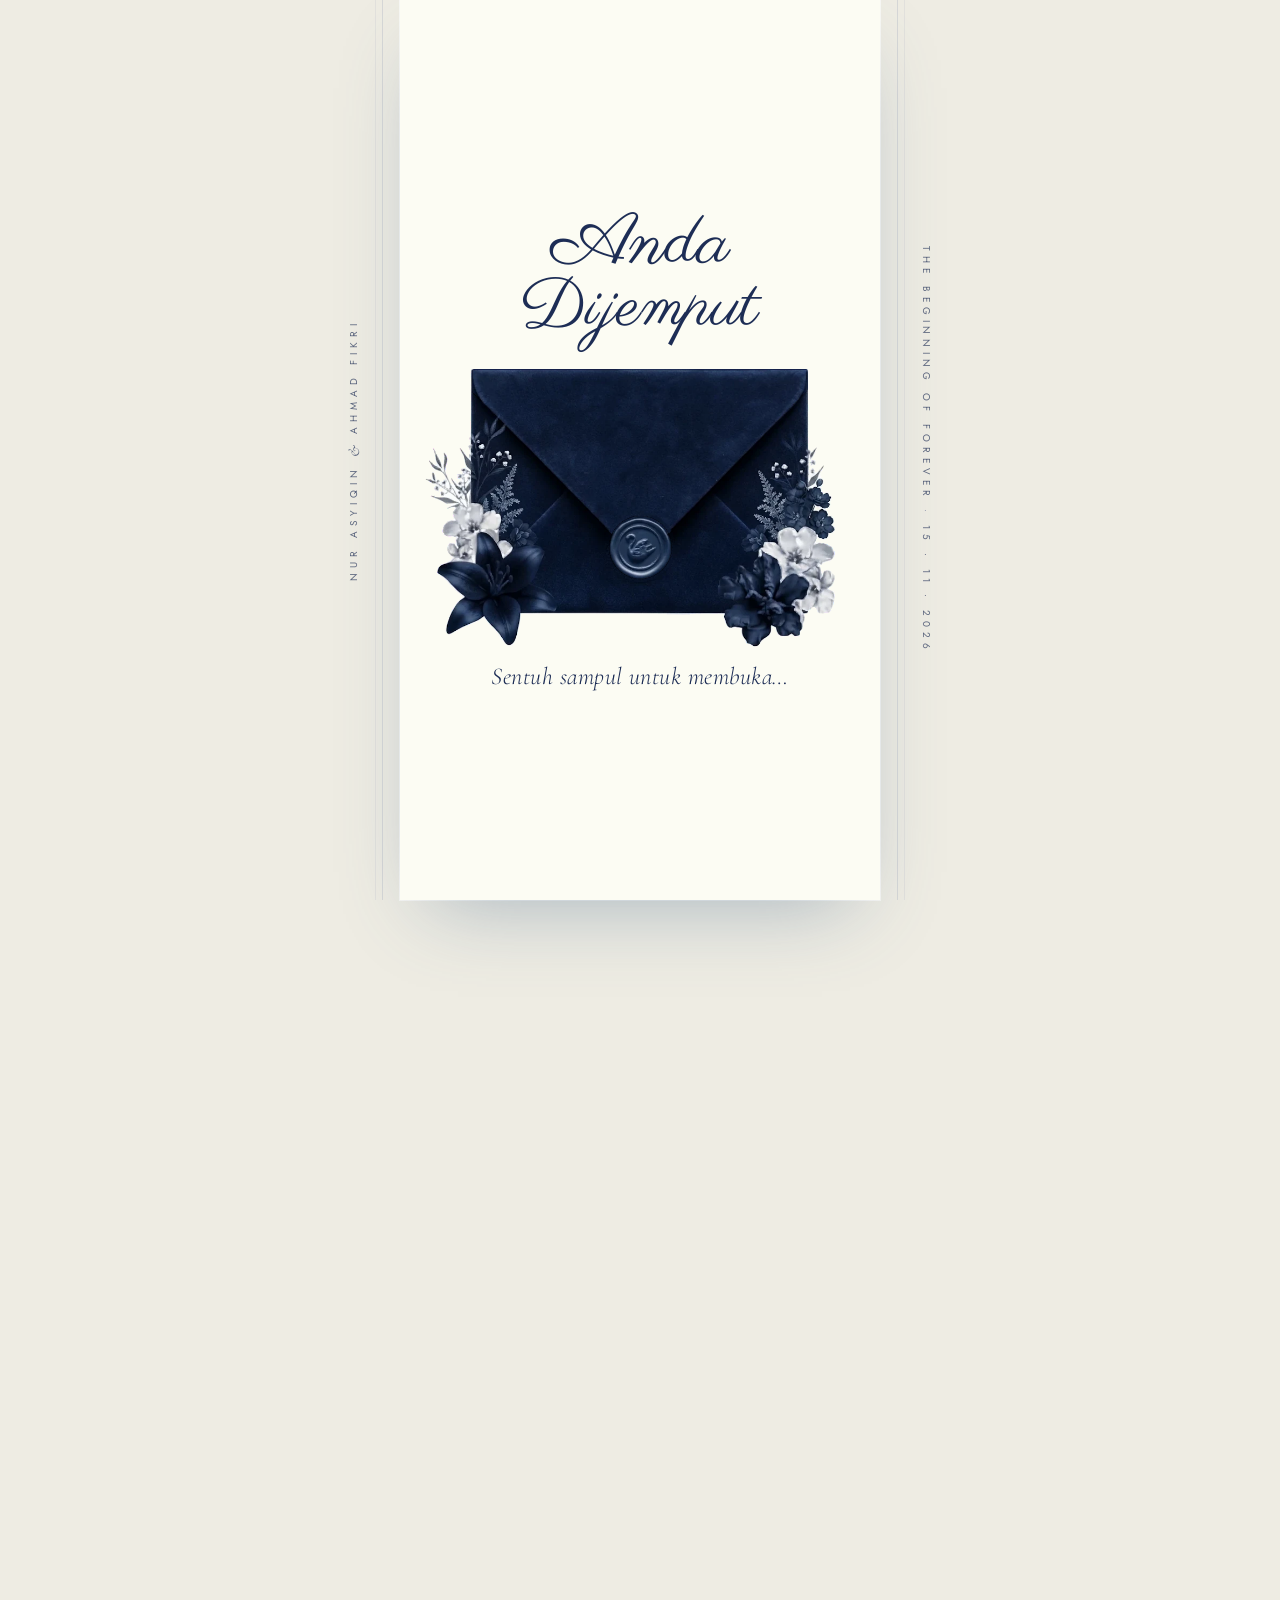
==== commit 5eeb38b6: "Add files via upload" ====
--- a/index.html
+++ b/index.html
@@ -1,998 +1,764 @@
-<!DOCTYPE html>
-<html lang="ms">
-<head>
-  <meta charset="UTF-8" />
-  <meta name="viewport" content="width=device-width, initial-scale=1, viewport-fit=cover" />
-  <meta name="theme-color" content="#dce9f4" />
-  <meta name="color-scheme" content="light" />
-  <title>Nur Asyiqin & Ahmad Fikri · The Beginning of Forever</title>
-  <meta name="description" content="Anda dijemput ke majlis perkahwinan Nur Asyiqin & Ahmad Fikri — 15 November 2026, Casa Bianca Villa, Kluang. #FAlovestory" />
-
-  <meta property="og:title" content="Nur Asyiqin & Ahmad Fikri — The Beginning of Forever" />
-  <meta property="og:description" content="15 November 2026 · Casa Bianca Villa, Kluang · #FAlovestory" />
-
-  <link rel="preconnect" href="https://fonts.googleapis.com" />
-  <link rel="preconnect" href="https://fonts.gstatic.com" crossorigin />
-  <link href="https://fonts.googleapis.com/css2?family=Cormorant+Garamond:ital,wght@0,300;0,400;0,500;1,300;1,400&family=Jost:wght@300;400&family=Parisienne&family=Amiri:wght@400&display=swap" rel="stylesheet" />
-  <link rel="stylesheet" href="css/style.css" />
-</head>
-<body class="is-locked">
-
-  <!-- ===== Shared botanical line-art (referenced with <use>) ===== -->
-  <svg class="sprite" aria-hidden="true" focusable="false">
-    <defs>
-      <path id="leaf" d="M0 0 C6 -5.5 16 -6.5 24 0 C16 6.5 6 5.5 0 0 Z M1.5 0 L19 0" />
-      <g id="bloom">
-        <ellipse cx="0" cy="-4.2" rx="2.3" ry="3.8" />
-        <ellipse cx="0" cy="-4.2" rx="2.3" ry="3.8" transform="rotate(72)" />
-        <ellipse cx="0" cy="-4.2" rx="2.3" ry="3.8" transform="rotate(144)" />
-        <ellipse cx="0" cy="-4.2" rx="2.3" ry="3.8" transform="rotate(216)" />
-        <ellipse cx="0" cy="-4.2" rx="2.3" ry="3.8" transform="rotate(288)" />
-        <circle r="1.4" />
-      </g>
-      <symbol id="sprig" viewBox="0 0 120 260">
-        <g fill="currentColor" fill-opacity="0.12" stroke="currentColor" stroke-width="0.9" stroke-linecap="round" stroke-linejoin="round">
-          <path fill="none" d="M60 258 C58 205 66 150 60 100 C56 65 62 35 60 8" />
-          <path fill="none" d="M61 165 C74 154 84 140 88 122" />
-          <path fill="none" d="M58 118 C46 108 38 96 35 82" />
-          <use href="#leaf" transform="translate(60 228) rotate(-32) scale(1.15)" />
-          <use href="#leaf" transform="translate(60 206) rotate(-148) scale(1.1)" />
-          <use href="#leaf" transform="translate(62 184) rotate(-34) scale(1.05)" />
-          <use href="#leaf" transform="translate(62 150) rotate(-150)" />
-          <use href="#leaf" transform="translate(61 130) rotate(-30) scale(0.95)" />
-          <use href="#leaf" transform="translate(59 96) rotate(-152) scale(0.9)" />
-          <use href="#leaf" transform="translate(59 76) rotate(-34) scale(0.8)" />
-          <use href="#leaf" transform="translate(59 56) rotate(-148) scale(0.7)" />
-          <use href="#leaf" transform="translate(60 38) rotate(-38) scale(0.6)" />
-          <use href="#leaf" transform="translate(60 24) rotate(-142) scale(0.5)" />
-          <use href="#leaf" transform="translate(76 150) rotate(-70) scale(0.6)" />
-          <use href="#leaf" transform="translate(44 102) rotate(-125) scale(0.55)" />
-          <use href="#bloom" transform="translate(89 117) scale(1.25)" />
-          <use href="#bloom" transform="translate(35 78) scale(0.9)" />
-          <circle cx="60" cy="7" r="2" />
-        </g>
-      </symbol>
-      <!-- Minimal background flora: a delicate vine, a three-flower blossom and a small leafy sprig -->
-      <symbol id="vine" viewBox="0 0 60 220">
-        <g fill="currentColor" fill-opacity="0.1" stroke="currentColor" stroke-width="0.8" stroke-linecap="round" stroke-linejoin="round">
-          <path fill="none" d="M30 218 C18 182 42 152 31 114 C22 82 41 54 31 10" />
-          <path fill="none" d="M34 128 C42 124 46 116 43 110 C41 106 36 107 37 111" />
-          <path fill="none" d="M29 64 C21 60 18 52 22 47 C25 44 29 46 28 50" />
-          <use href="#leaf" transform="translate(25 196) rotate(-150) scale(0.6)" />
-          <use href="#leaf" transform="translate(30 172) rotate(-35) scale(0.58)" />
-          <use href="#leaf" transform="translate(35 146) rotate(-150) scale(0.52)" />
-          <use href="#leaf" transform="translate(29 98) rotate(-38) scale(0.5)" />
-          <use href="#leaf" transform="translate(31 80) rotate(-148) scale(0.45)" />
-          <use href="#leaf" transform="translate(36 40) rotate(-40) scale(0.38)" />
-          <use href="#leaf" transform="translate(33 26) rotate(-145) scale(0.32)" />
-          <use href="#bloom" transform="translate(31 8) scale(0.75)" />
-          <circle cx="43" cy="110" r="1.1" />
-        </g>
-      </symbol>
-      <symbol id="blossom" viewBox="0 0 90 100">
-        <g fill="currentColor" fill-opacity="0.12" stroke="currentColor" stroke-width="0.8" stroke-linecap="round" stroke-linejoin="round">
-          <path fill="none" d="M45 98 C44 78 39 60 28 42" />
-          <path fill="none" d="M45 98 C47 76 53 56 64 36" />
-          <path fill="none" d="M45 98 C45 82 46 68 47 54" />
-          <use href="#leaf" transform="translate(44 84) rotate(-150) scale(0.55)" />
-          <use href="#leaf" transform="translate(47 78) rotate(-30) scale(0.5)" />
-          <use href="#leaf" transform="translate(37 62) rotate(-160) scale(0.4)" />
-          <use href="#leaf" transform="translate(55 58) rotate(-20) scale(0.4)" />
-          <use href="#bloom" transform="translate(27 39) scale(0.85)" />
-          <use href="#bloom" transform="translate(65 33) scale(1)" />
-          <use href="#bloom" transform="translate(47 51) scale(0.6)" />
-        </g>
-      </symbol>
-      <symbol id="sprigling" viewBox="0 0 50 120">
-        <g fill="currentColor" fill-opacity="0.1" stroke="currentColor" stroke-width="0.8" stroke-linecap="round" stroke-linejoin="round">
-          <path fill="none" d="M25 118 C23 92 28 62 25 8" />
-          <use href="#leaf" transform="translate(24 102) rotate(-145) scale(0.6)" />
-          <use href="#leaf" transform="translate(25 92) rotate(-35) scale(0.58)" />
-          <use href="#leaf" transform="translate(26 76) rotate(-145) scale(0.5)" />
-          <use href="#leaf" transform="translate(26 66) rotate(-35) scale(0.48)" />
-          <use href="#leaf" transform="translate(26 50) rotate(-145) scale(0.4)" />
-          <use href="#leaf" transform="translate(26 40) rotate(-35) scale(0.38)" />
-          <use href="#leaf" transform="translate(25 26) rotate(-145) scale(0.3)" />
-          <use href="#leaf" transform="translate(25 18) rotate(-35) scale(0.28)" />
-          <circle cx="25" cy="7" r="1.6" />
-        </g>
-      </symbol>
-      <!-- Butterflies: fine line art with translucent, softly washed wings and
-           champagne highlights. Bloom, left wing, right wing and body are
-           separate symbols on the same 64×56 canvas, so the wings can later
-           flutter on their own around the body's centre line (x 32). -->
-      <radialGradient id="bfly-bloom">
-        <stop offset="0" stop-color="#bcd3e7" stop-opacity="0.5" />
-        <stop offset="0.65" stop-color="#bcd3e7" stop-opacity="0.18" />
-        <stop offset="1" stop-color="#bcd3e7" stop-opacity="0" />
-      </radialGradient>
-      <linearGradient id="bfly-wash-r" gradientUnits="userSpaceOnUse" x1="33" y1="30" x2="60" y2="6">
-        <stop offset="0" stop-color="#ffffff" />
-        <stop offset="0.55" stop-color="#d6e5f1" />
-        <stop offset="1" stop-color="#9dbcd8" />
-      </linearGradient>
-      <linearGradient id="bfly-wash-l" gradientUnits="userSpaceOnUse" x1="31" y1="30" x2="4" y2="6">
-        <stop offset="0" stop-color="#ffffff" />
-        <stop offset="0.55" stop-color="#d6e5f1" />
-        <stop offset="1" stop-color="#9dbcd8" />
-      </linearGradient>
-      <symbol id="bfly-bloom-shape" viewBox="0 0 64 56">
-        <ellipse cx="32" cy="28" rx="30" ry="24" fill="url(#bfly-bloom)" />
-      </symbol>
-      <!-- Magical glow: a soft white light with a faint champagne edge, and a
-           tiny four-point sparkle (coloured by CSS) -->
-      <radialGradient id="bfly-glow">
-        <stop offset="0" stop-color="#ffffff" stop-opacity="0.85" />
-        <stop offset="0.45" stop-color="#fbf5ea" stop-opacity="0.45" />
-        <stop offset="0.75" stop-color="#ead9bb" stop-opacity="0.12" />
-        <stop offset="1" stop-color="#ead9bb" stop-opacity="0" />
-      </radialGradient>
-      <symbol id="bfly-glow-shape" viewBox="0 0 64 56">
-        <ellipse cx="32" cy="28" rx="34" ry="28" fill="url(#bfly-glow)" />
-      </symbol>
-      <path id="bfly-spark" fill="currentColor" d="M0 -3 C0.35 -0.6 0.6 -0.35 3 0 C0.6 0.35 0.35 0.6 0 3 C-0.35 0.6 -0.6 0.35 -3 0 C-0.6 -0.35 -0.35 -0.6 0 -3 Z" />
-      <!-- Sparkles sit on the same 64×56 canvas as the wings: by the right
-           forewing tip, the left forewing edge and the right hindwing tail -->
-      <symbol id="bfly-spark-1" viewBox="0 0 64 56"><use href="#bfly-spark" transform="translate(60 2) scale(1.3)" /></symbol>
-      <symbol id="bfly-spark-2" viewBox="0 0 64 56"><use href="#bfly-spark" transform="translate(2.5 16.5) scale(1.1)" /></symbol>
-      <symbol id="bfly-spark-3" viewBox="0 0 64 56"><use href="#bfly-spark" transform="translate(46 52)" /></symbol>
-      <symbol id="bfly-wing-r" viewBox="0 0 64 56">
-        <g stroke="currentColor" stroke-width="1.1" stroke-linecap="round" stroke-linejoin="round">
-          <path fill="url(#bfly-wash-r)" fill-opacity="0.8" d="M33 23 C37 14 46 7 60 5.5 C59.5 10 57.5 15 54 19.5 C49 25 41 27.5 33.6 27.6 Z" />
-          <path fill="url(#bfly-wash-r)" fill-opacity="0.8" d="M33.6 29 C40 28.6 47.5 30.5 49.5 36 C51.2 40.5 49 45.5 45.5 47.5 C44 49.5 42.6 52 41.2 53 C40.6 50.5 40.2 48.8 39 47.6 C36.4 44.5 34.4 38 33.3 32.5 Z" />
-          <path fill="none" stroke-width="0.5" stroke-opacity="0.5" d="M34.5 24.5 C41 18 49 11 57.5 7.5 M35 26.5 C42 24.5 48 21.5 53 18.5 M35 31 C39 34.5 42.5 39 44.5 45" />
-        </g>
-        <path fill="none" stroke="#c6a878" stroke-width="0.7" stroke-linecap="round" stroke-opacity="0.85" d="M50.5 7.5 C54 6.5 57.2 5.9 59.8 5.6" />
-        <circle cx="54.6" cy="12.4" r="0.7" fill="#c6a878" />
-        <circle cx="41.2" cy="53" r="0.75" fill="#c6a878" />
-      </symbol>
-      <symbol id="bfly-wing-l" viewBox="0 0 64 56">
-        <g stroke="currentColor" stroke-width="1.1" stroke-linecap="round" stroke-linejoin="round">
-          <path fill="url(#bfly-wash-l)" fill-opacity="0.8" d="M31 23 C27 14 18 7 4 5.5 C4.5 10 6.5 15 10 19.5 C15 25 23 27.5 30.4 27.6 Z" />
-          <path fill="url(#bfly-wash-l)" fill-opacity="0.8" d="M30.4 29 C24 28.6 16.5 30.5 14.5 36 C12.8 40.5 15 45.5 18.5 47.5 C20 49.5 21.4 52 22.8 53 C23.4 50.5 23.8 48.8 25 47.6 C27.6 44.5 29.6 38 30.7 32.5 Z" />
-          <path fill="none" stroke-width="0.5" stroke-opacity="0.5" d="M29.5 24.5 C23 18 15 11 6.5 7.5 M29 26.5 C22 24.5 16 21.5 11 18.5 M29 31 C25 34.5 21.5 39 19.5 45" />
-        </g>
-        <path fill="none" stroke="#c6a878" stroke-width="0.7" stroke-linecap="round" stroke-opacity="0.85" d="M13.5 7.5 C10 6.5 6.8 5.9 4.2 5.6" />
-        <circle cx="9.4" cy="12.4" r="0.7" fill="#c6a878" />
-        <circle cx="22.8" cy="53" r="0.75" fill="#c6a878" />
-      </symbol>
-      <symbol id="bfly-body" viewBox="0 0 64 56">
-        <path fill="currentColor" d="M32 18 C32.9 18 33.1 20.5 33 24 L32.7 41 C32.6 44 32.3 46 32 46 C31.7 46 31.4 44 31.3 41 L31 24 C30.9 20.5 31.1 18 32 18 Z" />
-        <circle cx="32" cy="16.3" r="1.5" fill="currentColor" />
-        <path fill="none" stroke="currentColor" stroke-width="0.7" stroke-linecap="round" d="M31.5 15 C30 10.5 27.5 7 24.6 5.2 M32.5 15 C34 10.5 36.5 7 39.4 5.2" />
-        <circle cx="24.4" cy="5.1" r="0.85" fill="#c6a878" />
-        <circle cx="39.6" cy="5.1" r="0.85" fill="#c6a878" />
-      </symbol>
-      <symbol id="cam" viewBox="0 0 24 24">
-        <g fill="none" stroke="currentColor" stroke-width="1.1" stroke-linecap="round" stroke-linejoin="round">
-          <path d="M3.5 8.5a1.5 1.5 0 0 1 1.5-1.5h2.6l1.6-2.2h5.6L16.4 7H19a1.5 1.5 0 0 1 1.5 1.5v9.5A1.5 1.5 0 0 1 19 19.5H5A1.5 1.5 0 0 1 3.5 18Z" />
-          <circle cx="12" cy="13" r="3.6" />
-        </g>
-      </symbol>
-      <symbol id="ornament" viewBox="0 0 160 12">
-        <g fill="none" stroke="currentColor" stroke-width="0.8" stroke-linecap="round">
-          <path d="M0 6 H64" /><path d="M96 6 H160" />
-          <path d="M80 1 L85 6 L80 11 L75 6 Z" fill="currentColor" fill-opacity="0.35" />
-          <circle cx="69" cy="6" r="1.2" fill="currentColor" /><circle cx="91" cy="6" r="1.2" fill="currentColor" />
-        </g>
-      </symbol>
-    </defs>
-  </svg>
-
-  <!-- Desktop backdrop: large botanicals around the invitation (hidden on phones) -->
-  <div class="backdrop" aria-hidden="true">
-    <div class="backdrop__flora">
-      <svg class="bd-sprig bd-sprig--tl" data-drift="50"><use href="#sprig" /></svg>
-      <svg class="bd-sprig bd-sprig--bl" data-drift="-40"><use href="#sprig" /></svg>
-      <svg class="bd-sprig bd-sprig--ml bd-sprig--gold" data-drift="80"><use href="#sprig" /></svg>
-      <svg class="bd-sprig bd-sprig--tr" data-drift="-50"><use href="#sprig" /></svg>
-      <svg class="bd-sprig bd-sprig--br" data-drift="40"><use href="#sprig" /></svg>
-      <svg class="bd-sprig bd-sprig--mr bd-sprig--gold" data-drift="-80"><use href="#sprig" /></svg>
-    </div>
-    <!-- Desktop only: a pair of butterflies flying across the whole screen, behind the invitation card -->
-    <div class="butterflies butterflies--backdrop">
-      <div class="bf-pair bf-pair--wide">
-        <span class="bf-flyer bf-flyer--lead"><span class="bf-trail"></span><svg class="butterfly" viewBox="0 0 64 56"><use class="butterfly__glow" href="#bfly-glow-shape" /><use href="#bfly-bloom-shape" /><use class="butterfly__wing butterfly__wing--l" href="#bfly-wing-l" /><use class="butterfly__wing butterfly__wing--r" href="#bfly-wing-r" /><use class="butterfly__body" href="#bfly-body" /><use class="butterfly__spark butterfly__spark--1 butterfly__spark--gold" href="#bfly-spark-1" /><use class="butterfly__spark butterfly__spark--2 butterfly__spark--white" href="#bfly-spark-2" /><use class="butterfly__spark butterfly__spark--3 butterfly__spark--gold" href="#bfly-spark-3" /></svg></span>
-        <span class="bf-flyer bf-flyer--follow"><span class="bf-trail"></span><svg class="butterfly" viewBox="0 0 64 56"><use class="butterfly__glow" href="#bfly-glow-shape" /><use href="#bfly-bloom-shape" /><use class="butterfly__wing butterfly__wing--l" href="#bfly-wing-l" /><use class="butterfly__wing butterfly__wing--r" href="#bfly-wing-r" /><use class="butterfly__body" href="#bfly-body" /><use class="butterfly__spark butterfly__spark--1 butterfly__spark--gold" href="#bfly-spark-1" /><use class="butterfly__spark butterfly__spark--2 butterfly__spark--white" href="#bfly-spark-2" /><use class="butterfly__spark butterfly__spark--3 butterfly__spark--gold" href="#bfly-spark-3" /></svg></span>
-      </div>
-    </div>
-    <div class="backdrop__frame"></div>
-    <p class="bd-side bd-side--l">Nur Asyiqin <i>&amp;</i> Ahmad Fikri</p>
-    <p class="bd-side bd-side--r">The Beginning of Forever <span>·</span> 15 · 11 · 2026</p>
-  </div>
-
-  <!-- ===================================================== -->
-  <!-- PHASE 1 — OPENING / COVER                              -->
-  <!-- ===================================================== -->
-  <section class="cover" id="cover" aria-label="Kulit kad jemputan perkahwinan">
-    <div class="cover__bg"></div>
-
-    <div class="cover__flora" aria-hidden="true">
-      <svg class="flora flora--tl"><use href="#sprig" /></svg>
-      <svg class="flora flora--tl2"><use href="#sprig" /></svg>
-      <svg class="flora flora--br"><use href="#sprig" /></svg>
-      <svg class="flora flora--br2"><use href="#sprig" /></svg>
-    </div>
-
-    <div class="butterflies" aria-hidden="true">
-      <svg class="butterfly butterfly--sm bf--cover" viewBox="0 0 64 56"><use class="butterfly__glow" href="#bfly-glow-shape" /><use href="#bfly-bloom-shape" /><use class="butterfly__wing butterfly__wing--l" href="#bfly-wing-l" /><use class="butterfly__wing butterfly__wing--r" href="#bfly-wing-r" /><use class="butterfly__body" href="#bfly-body" /><use class="butterfly__spark butterfly__spark--1 butterfly__spark--gold" href="#bfly-spark-1" /><use class="butterfly__spark butterfly__spark--2 butterfly__spark--white" href="#bfly-spark-2" /><use class="butterfly__spark butterfly__spark--3 butterfly__spark--gold" href="#bfly-spark-3" /></svg>
-    </div>
-
-    <div class="cover__frame" aria-hidden="true">
-      <span class="gem gem--t"></span><span class="gem gem--b"></span>
-    </div>
-
-    <div class="cover__content">
-      <p class="tagline cover__title seq" style="--seq: 0"><span class="tagline__top">The Beginning</span> <span class="tagline__bottom">of Forever</span></p>
-
-      <h1 class="names cover__names seq" style="--seq: 1">
-        <span class="names__one">Nur Asyiqin</span>
-        <span class="names__amp">&amp;</span>
-        <span class="names__two">Ahmad Fikri</span>
-      </h1>
-
-      <svg class="ornament seq" style="--seq: 2" aria-hidden="true"><use href="#ornament" /></svg>
-
-      <p class="cover__date seq" style="--seq: 2">15 November 2026</p>
-      <p class="hashtag seq" style="--seq: 3">#FAlovestory</p>
-    </div>
-
-    <div class="cover__action seq" style="--seq: 4">
-      <button class="btn btn--open btn--accent" id="openInvitation" type="button">
-        <svg class="btn__icon" viewBox="0 0 24 24" aria-hidden="true"><path d="M3.5 7.5 12 13l8.5-5.5M4.5 5.5h15a1 1 0 0 1 1 1v11a1 1 0 0 1-1 1h-15a1 1 0 0 1-1-1v-11a1 1 0 0 1 1-1Z" /></svg>
-        Buka Jemputan
-      </button>
-      <p class="cover__hint">Sentuh untuk membuka</p>
-    </div>
-  </section>
-
-  <!-- ===================================================== -->
-  <!-- INVITATION                                             -->
-  <!-- ===================================================== -->
-  <main class="invitation" id="invitation" aria-hidden="true">
-
-    <!-- PHASE 2 — HERO / COUPLE INTRODUCTION -->
-    <section class="hero" id="hero" aria-label="Pasangan pengantin">
-      <div class="hero__flora" aria-hidden="true">
-        <svg class="flora flora--hero-tl"><use href="#sprig" /></svg>
-        <svg class="flora flora--hero-tr"><use href="#sprig" /></svg>
-        <svg class="flora flora--hero-bl"><use href="#sprig" /></svg>
-        <svg class="flora flora--hero-br"><use href="#sprig" /></svg>
-      </div>
-      <div class="butterflies" aria-hidden="true">
-        <div class="bf-pair bf-pair--hero">
-          <span class="bf-flyer bf-flyer--lead"><span class="bf-trail"></span><svg class="butterfly" viewBox="0 0 64 56"><use class="butterfly__glow" href="#bfly-glow-shape" /><use href="#bfly-bloom-shape" /><use class="butterfly__wing butterfly__wing--l" href="#bfly-wing-l" /><use class="butterfly__wing butterfly__wing--r" href="#bfly-wing-r" /><use class="butterfly__body" href="#bfly-body" /><use class="butterfly__spark butterfly__spark--1 butterfly__spark--gold" href="#bfly-spark-1" /><use class="butterfly__spark butterfly__spark--2 butterfly__spark--white" href="#bfly-spark-2" /><use class="butterfly__spark butterfly__spark--3 butterfly__spark--gold" href="#bfly-spark-3" /></svg></span>
-          <span class="bf-flyer bf-flyer--follow"><span class="bf-trail"></span><svg class="butterfly" viewBox="0 0 64 56"><use class="butterfly__glow" href="#bfly-glow-shape" /><use href="#bfly-bloom-shape" /><use class="butterfly__wing butterfly__wing--l" href="#bfly-wing-l" /><use class="butterfly__wing butterfly__wing--r" href="#bfly-wing-r" /><use class="butterfly__body" href="#bfly-body" /><use class="butterfly__spark butterfly__spark--1 butterfly__spark--gold" href="#bfly-spark-1" /><use class="butterfly__spark butterfly__spark--2 butterfly__spark--white" href="#bfly-spark-2" /><use class="butterfly__spark butterfly__spark--3 butterfly__spark--gold" href="#bfly-spark-3" /></svg></span>
-        </div>
-      </div>
-
-      <!-- Islamic greeting — opens the invitation itself, above the title -->
-      <p class="salam hero-in" style="--d: -1" lang="ar" dir="rtl">السَّلَامُ عَلَيْكُمْ وَرَحْمَةُ اللهِ وَبَرَكَاتُهُ</p>
-
-      <p class="tagline hero__tagline hero-in" style="--d: 0"><span class="tagline__top">The Beginning</span> <span class="tagline__bottom">of Forever</span></p>
-
-      <!-- Photo area: replace the placeholder <div> with
-           <img src="assets/img/couple.jpg" alt="Nur Asyiqin & Ahmad Fikri" />
-           when photos are ready. -->
-      <figure class="portrait hero-in" style="--d: 1">
-        <div class="portrait__arch">
-          <div class="portrait__placeholder" aria-hidden="true">
-            <span class="monogram">F<i>&amp;</i>A</span>
-          </div>
-        </div>
-      </figure>
-
-      <h2 class="names hero__names hero-in" style="--d: 2">
-        <span class="names__one">Nur Asyiqin</span>
-        <span class="names__amp">&amp;</span>
-        <span class="names__two">Ahmad Fikri</span>
-      </h2>
-
-      <svg class="ornament hero-in" style="--d: 3" aria-hidden="true"><use href="#ornament" /></svg>
-
-      <p class="hero__date hero-in" style="--d: 3">15 November 2026</p>
-      <p class="hashtag hero-in" style="--d: 4">#FAlovestory</p>
-
-      <blockquote class="hero__quote hero-in" style="--d: 5">
-        “Two hearts, one story, and a lifetime to go.”
-      </blockquote>
-    </section>
-
-    <!-- PHASE 5 — THE COUPLE -->
-    <section class="couple" id="couple" aria-label="Pasangan pengantin">
-      <div class="couple__flora" aria-hidden="true">
-        <svg class="flora flora--couple-tl"><use href="#sprig" /></svg>
-        <svg class="flora flora--couple-br"><use href="#sprig" /></svg>
-      </div>
-      <div class="fleurs" aria-hidden="true">
-        <svg class="fleur fleur--vine fleur--couple-tr"><use href="#vine" /></svg>
-        <svg class="fleur fleur--blossom fleur--gold fleur--couple-bl"><use href="#blossom" /></svg>
-      </div>
-      <div class="butterflies" aria-hidden="true">
-        <svg class="butterfly butterfly--sm bf--couple" viewBox="0 0 64 56"><use class="butterfly__glow" href="#bfly-glow-shape" /><use href="#bfly-bloom-shape" /><use class="butterfly__wing butterfly__wing--l" href="#bfly-wing-l" /><use class="butterfly__wing butterfly__wing--r" href="#bfly-wing-r" /><use class="butterfly__body" href="#bfly-body" /><use class="butterfly__spark butterfly__spark--1 butterfly__spark--gold" href="#bfly-spark-1" /><use class="butterfly__spark butterfly__spark--2 butterfly__spark--white" href="#bfly-spark-2" /><use class="butterfly__spark butterfly__spark--3 butterfly__spark--gold" href="#bfly-spark-3" /></svg>
-      </div>
-
-      <h2 class="section-title reveal">Pengantin</h2>
-      <svg class="ornament ornament--sm reveal" aria-hidden="true"><use href="#ornament" /></svg>
-
-      <!-- Portraits: replace each placeholder <div> with
-           <img src="assets/img/bride.jpg" alt="Nur Asyiqin" /> (or groom.jpg) -->
-      <article class="person person--bride">
-        <figure class="person__photo reveal reveal--up">
-          <div class="person__frame">
-            <div class="person__placeholder" aria-hidden="true"><span>A</span></div>
-          </div>
-          <figcaption class="person__tag">Pengantin Perempuan</figcaption>
-        </figure>
-        <div class="person__text reveal">
-          <h3 class="person__name">Nur Asyiqin</h3>
-          <p class="person__lineage">Binti Mohd Azman</p>
-        </div>
-      </article>
-
-      <div class="couple__amp reveal" aria-hidden="true"><span>&amp;</span></div>
-
-      <article class="person person--groom">
-        <figure class="person__photo reveal reveal--up">
-          <div class="person__frame">
-            <div class="person__placeholder" aria-hidden="true"><span>F</span></div>
-          </div>
-          <figcaption class="person__tag">Pengantin Lelaki</figcaption>
-        </figure>
-        <div class="person__text reveal">
-          <h3 class="person__name">Ahmad Fikri</h3>
-          <p class="person__lineage">Bin Ruzaimi</p>
-        </div>
-      </article>
-    </section>
-
-    <!-- PHASE 5 — FAMILY -->
-    <section class="family" id="family" aria-label="Keluarga kami">
-      <div class="family__flora" aria-hidden="true">
-        <svg class="flora flora--fam-l"><use href="#sprig" /></svg>
-        <svg class="flora flora--fam-r"><use href="#sprig" /></svg>
-      </div>
-      <div class="fleurs" aria-hidden="true">
-        <svg class="fleur fleur--blossom fleur--fam-tr"><use href="#blossom" /></svg>
-        <svg class="fleur fleur--sprigling fleur--fam-bl"><use href="#sprigling" /></svg>
-      </div>
-
-      <h2 class="family__title reveal">Dengan Penuh Kasih<br />Daripada Keluarga</h2>
-      <svg class="ornament ornament--sm reveal" aria-hidden="true"><use href="#ornament" /></svg>
-
-      <p class="family__names reveal">
-        <span>Mohd Azman Bin Kassim</span>
-        <span class="family__amp">&amp;</span>
-        <span>Zalzulaina Binti Sulaiman</span>
-      </p>
-    </section>
-
-    <!-- PHASE 2 — COUNTDOWN -->
-    <section class="countdown" id="countdown" aria-label="Kiraan detik ke majlis">
-      <div class="fleurs" aria-hidden="true">
-        <svg class="fleur fleur--vine fleur--cd-l"><use href="#vine" /></svg>
-        <svg class="fleur fleur--blossom fleur--gold fleur--cd-r"><use href="#blossom" /></svg>
-      </div>
-      <div class="butterflies" aria-hidden="true">
-        <svg class="butterfly butterfly--md bf--cd" viewBox="0 0 64 56"><use class="butterfly__glow" href="#bfly-glow-shape" /><use href="#bfly-bloom-shape" /><use class="butterfly__wing butterfly__wing--l" href="#bfly-wing-l" /><use class="butterfly__wing butterfly__wing--r" href="#bfly-wing-r" /><use class="butterfly__body" href="#bfly-body" /><use class="butterfly__spark butterfly__spark--1 butterfly__spark--gold" href="#bfly-spark-1" /><use class="butterfly__spark butterfly__spark--2 butterfly__spark--white" href="#bfly-spark-2" /><use class="butterfly__spark butterfly__spark--3 butterfly__spark--gold" href="#bfly-spark-3" /></svg>
-      </div>
-      <p class="eyebrow reveal">Menghitung Hari</p>
-      <svg class="ornament ornament--sm reveal" aria-hidden="true"><use href="#ornament" /></svg>
-
-      <div class="countdown__grid reveal" id="countdownGrid" role="timer" aria-live="off">
-        <div class="unit"><span class="unit__num" data-unit="days">--</span><span class="unit__label">Hari</span></div>
-        <div class="unit"><span class="unit__num" data-unit="hours">--</span><span class="unit__label">Jam</span></div>
-        <div class="unit"><span class="unit__num" data-unit="minutes">--</span><span class="unit__label">Minit</span></div>
-        <div class="unit"><span class="unit__num" data-unit="seconds">--</span><span class="unit__label">Saat</span></div>
-      </div>
-
-      <p class="countdown__today" id="countdownToday" hidden>Hari Bahagia Telah Tiba</p>
-    </section>
-
-    <!-- PHASE 3 — WEDDING DETAILS / LOCATION -->
-    <section class="details" id="details" aria-label="Butiran dan lokasi majlis">
-      <div class="details__flora" aria-hidden="true">
-        <svg class="flora flora--details"><use href="#sprig" /></svg>
-      </div>
-      <div class="fleurs" aria-hidden="true">
-        <svg class="fleur fleur--vine fleur--details-l"><use href="#vine" /></svg>
-        <svg class="fleur fleur--sprigling fleur--gold fleur--details-br"><use href="#sprigling" /></svg>
-      </div>
-
-      <h2 class="section-title reveal">Jemputan</h2>
-      <svg class="ornament ornament--sm reveal" aria-hidden="true"><use href="#ornament" /></svg>
-
-      <p class="details__day reveal">Ahad</p>
-      <p class="details__date reveal">15 November 2026</p>
-
-      <!-- SIMPAN TARIKH — opens the calendar sheet (#saveDateSheet, near the end
-           of the page). Options are built in js/main.js from WEDDING_EVENT. -->
-      <div class="save-date reveal">
-        <button class="btn btn--gold btn--accent" id="saveDateBtn" type="button" aria-haspopup="dialog" aria-expanded="false" aria-controls="saveDateSheet">
-          <svg class="btn__icon" viewBox="0 0 24 24" aria-hidden="true"><rect x="4" y="5.5" width="16" height="14.5" rx="2" /><path d="M4 10h16M8.5 3.5v4M15.5 3.5v4" /><path d="m9.8 15 1.7 1.7 3-3.2" /></svg>
-          Simpan Tarikh
-        </button>
-      </div>
-
-      <article class="venue reveal reveal--up">
-        <div class="venue__inner">
-          <span class="venue__icon" aria-hidden="true">
-            <svg viewBox="0 0 24 24"><path d="M12 21s-6.5-5.6-6.5-11a6.5 6.5 0 0 1 13 0c0 5.4-6.5 11-6.5 11Z" /><circle cx="12" cy="10" r="2.3" /></svg>
-          </span>
-          <p class="venue__label">Lokasi</p>
-          <h3 class="venue__name">Casa Bianca Villa</h3>
-          <address class="venue__address">
-            No. 2, Jalan Gunung Lambak 17<br />
-            Taman Gunung Lambak<br />
-            86000 Kluang<br />
-            Johor Darul Ta’zim
-          </address>
-          <div class="venue__actions">
-            <a class="btn btn--gold" id="mapLink" target="_blank" rel="noopener" aria-label="Buka lokasi di Google Maps">
-              Google Maps
-              <svg class="btn__icon btn__icon--end" viewBox="0 0 24 24" aria-hidden="true"><path d="M7 17 17 7M9 7h8v8" /></svg>
-            </a>
-            <a class="btn btn--gold" id="wazeLink" target="_blank" rel="noopener" aria-label="Buka lokasi di Waze">
-              Waze
-              <svg class="btn__icon btn__icon--end" viewBox="0 0 24 24" aria-hidden="true"><path d="M7 17 17 7M9 7h8v8" /></svg>
-            </a>
-          </div>
-        </div>
-      </article>
-
-      <!-- Subtle stylised location visual (not a live map) -->
-      <a class="mini-map reveal reveal--up" id="mapVisual" target="_blank" rel="noopener" aria-label="Buka Casa Bianca Villa di Google Maps">
-        <svg viewBox="0 0 320 170" aria-hidden="true">
-          <rect width="320" height="170" rx="14" class="mm-bg" />
-          <g class="mm-block">
-            <rect x="18" y="18" width="62" height="38" rx="5" />
-            <rect x="18" y="72" width="44" height="30" rx="5" />
-            <rect x="178" y="16" width="52" height="34" rx="5" />
-            <rect x="246" y="22" width="56" height="44" rx="5" />
-            <rect x="196" y="116" width="46" height="36" rx="5" />
-            <rect x="256" y="108" width="48" height="46" rx="5" />
-            <rect x="28" y="126" width="70" height="28" rx="5" />
-          </g>
-          <ellipse cx="118" cy="40" rx="22" ry="14" class="mm-park" />
-          <g class="mm-road">
-            <path d="M-10 108 C70 96 140 118 200 96 S290 78 330 86" />
-            <path d="M150 -10 C144 40 160 70 158 100 S150 150 156 180" />
-          </g>
-          <g class="mm-road mm-road--thin">
-            <path d="M-10 64 C60 66 110 58 150 62" />
-            <path d="M242 -10 C238 40 248 70 244 100 S250 150 246 180" />
-            <path d="M158 100 C190 122 230 150 330 150" />
-          </g>
-          <g class="mm-compass" transform="translate(296 142)">
-            <circle r="10" /><path d="M0 -6 L2.5 1 L0 -0.5 L-2.5 1 Z" /><text y="-13" text-anchor="middle">N</text>
-          </g>
-          <g class="mm-pin" transform="translate(158 98)">
-            <circle class="mm-pulse" r="10" />
-            <path d="M0 -24 C-8 -24 -13 -18 -13 -11 C-13 -2 0 10 0 10 C0 10 13 -2 13 -11 C13 -18 8 -24 0 -24 Z" />
-            <circle cy="-11" r="4.4" class="mm-pin-dot" />
-          </g>
-          <text x="176" y="84" class="mm-label">Casa Bianca Villa</text>
-        </svg>
-      </a>
-    </section>
-
-    <!-- PHASE 4 — WEDDING TIMELINE -->
-    <section class="timeline" id="timeline" aria-label="Aturcara majlis">
-      <div class="fleurs" aria-hidden="true">
-        <svg class="fleur fleur--sprigling fleur--gold fleur--tl-tl"><use href="#sprigling" /></svg>
-        <svg class="fleur fleur--blossom fleur--tl-br"><use href="#blossom" /></svg>
-      </div>
-      <h2 class="section-title reveal">Aturcara Majlis</h2>
-      <svg class="ornament ornament--sm reveal" aria-hidden="true"><use href="#ornament" /></svg>
-
-      <ol class="timeline__list" id="timelineList">
-        <li class="timeline__track" aria-hidden="true"><span class="timeline__fill" id="timelineFill"></span></li>
-
-        <li class="event reveal">
-          <div class="event__card">
-            <span class="event__icon" aria-hidden="true">
-              <svg viewBox="0 0 24 24"><circle cx="9" cy="8" r="3" /><path d="M3.5 19c0-3 2.5-5.2 5.5-5.2s5.5 2.2 5.5 5.2" /><circle cx="16.5" cy="9" r="2.4" /><path d="M15.8 13.9c2.6.2 4.7 2.2 4.7 5.1" /></svg>
-            </span>
-            <div class="event__text">
-              <time class="event__time">11:00 pagi</time>
-              <h3 class="event__name">Ketibaan Tetamu</h3>
-            </div>
-          </div>
-        </li>
-
-        <li class="event reveal">
-          <div class="event__card">
-            <span class="event__icon" aria-hidden="true">
-              <svg viewBox="0 0 24 24"><circle cx="9" cy="14" r="5.2" /><circle cx="15" cy="14" r="5.2" /><path d="M10.5 5.5 12 3.5l1.5 2L12 7.2Z" /></svg>
-            </span>
-            <div class="event__text">
-              <time class="event__time">1:45 petang</time>
-              <h3 class="event__name">Ketibaan Pengantin</h3>
-            </div>
-          </div>
-        </li>
-
-        <li class="event reveal">
-          <div class="event__card">
-            <span class="event__icon" aria-hidden="true">
-              <svg viewBox="0 0 24 24"><path d="M3.5 17h17M4.5 17a7.5 7.5 0 0 1 15 0" /><path d="M12 9.5V7.5M10.5 7.2h3" /><path d="M2.5 20h19" /></svg>
-            </span>
-            <div class="event__text">
-              <time class="event__time">2:25 petang</time>
-              <h3 class="event__name">Jamuan Makan</h3>
-            </div>
-          </div>
-        </li>
-
-        <li class="event reveal">
-          <div class="event__card">
-            <span class="event__icon" aria-hidden="true">
-              <svg viewBox="0 0 24 24"><path d="M4.5 20.5h15v-5h-15Z" /><path d="M6.5 15.5v-4h11v4" /><path d="M8.5 11.5V8.5h7v3" /><path d="M12 8.5V6.2" /><path d="M12 6.2c-.9-.6-.9-1.8 0-2.7.9.9.9 2.1 0 2.7Z" /></svg>
-            </span>
-            <div class="event__text">
-              <time class="event__time">2:50 petang</time>
-              <h3 class="event__name">Upacara Memotong Kek</h3>
-            </div>
-          </div>
-        </li>
-
-        <li class="event reveal">
-          <div class="event__card">
-            <span class="event__icon" aria-hidden="true">
-              <svg viewBox="0 0 24 24"><path d="M3.5 8.5a1.5 1.5 0 0 1 1.5-1.5h2.6l1.6-2.2h5.6L16.4 7H19a1.5 1.5 0 0 1 1.5 1.5v9.5A1.5 1.5 0 0 1 19 19.5H5A1.5 1.5 0 0 1 3.5 18Z" /><circle cx="12" cy="13" r="3.6" /></svg>
-            </span>
-            <div class="event__text">
-              <time class="event__time">3:00 petang</time>
-              <h3 class="event__name">Sesi Fotografi</h3>
-            </div>
-          </div>
-        </li>
-
-        <li class="event reveal">
-          <div class="event__card">
-            <span class="event__icon" aria-hidden="true">
-              <svg viewBox="0 0 24 24"><path d="M12 20s-7.5-4.6-7.5-10A4.2 4.2 0 0 1 12 7.6 4.2 4.2 0 0 1 19.5 10c0 5.4-7.5 10-7.5 10Z" /></svg>
-            </span>
-            <div class="event__text">
-              <time class="event__time">4:00 petang</time>
-              <h3 class="event__name">Majlis Bersurai</h3>
-            </div>
-          </div>
-        </li>
-      </ol>
-    </section>
-
-    <!-- OUR STORY — three chapters drawn from the couple's own line:
-         "Two hearts, one story, and a lifetime to go."
-         Replace each <span class="ph">…</span> placeholder with a photo:
-         <img src="assets/img/story/01.jpg" alt="" loading="lazy" decoding="async" />
-         (add data-full="…" pointing to a larger version for the fullscreen viewer).
-         To add a sentence to a chapter, uncomment its <p class="chapter__line">. -->
-    <section class="story" id="story" aria-label="Kisah kami">
-      <div class="story__flora" aria-hidden="true">
-        <svg class="flora flora--story-tl"><use href="#sprig" /></svg>
-        <svg class="flora flora--story-br"><use href="#sprig" /></svg>
-      </div>
-      <div class="fleurs" aria-hidden="true">
-        <svg class="fleur fleur--blossom fleur--story-tr"><use href="#blossom" /></svg>
-        <svg class="fleur fleur--sprigling fleur--story-bl"><use href="#sprigling" /></svg>
-      </div>
-      <div class="butterflies" aria-hidden="true">
-        <svg class="butterfly butterfly--md bf--story" viewBox="0 0 64 56"><use class="butterfly__glow" href="#bfly-glow-shape" /><use href="#bfly-bloom-shape" /><use class="butterfly__wing butterfly__wing--l" href="#bfly-wing-l" /><use class="butterfly__wing butterfly__wing--r" href="#bfly-wing-r" /><use class="butterfly__body" href="#bfly-body" /><use class="butterfly__spark butterfly__spark--1 butterfly__spark--gold" href="#bfly-spark-1" /><use class="butterfly__spark butterfly__spark--2 butterfly__spark--white" href="#bfly-spark-2" /><use class="butterfly__spark butterfly__spark--3 butterfly__spark--gold" href="#bfly-spark-3" /></svg>
-      </div>
-
-      <h2 class="section-title reveal">Kisah Kami</h2>
-      <p class="story__sub reveal">Sekilas perjalanan kami</p>
-      <svg class="ornament ornament--sm reveal" aria-hidden="true"><use href="#ornament" /></svg>
-
-      <ol class="chapters">
-        <li class="chapter reveal reveal--up">
-          <div class="polaroid chapter__photo">
-            <button class="shot shot--portrait" type="button">
-              <span class="ph ph--a"><svg><use href="#cam" /></svg><em>I</em></span>
-            </button>
-          </div>
-          <div class="chapter__text">
-            <p class="chapter__num">Bab I</p>
-            <h3 class="chapter__title">Two Hearts</h3>
-            <!-- <p class="chapter__line">Di sinilah segalanya bermula…</p> -->
-          </div>
-        </li>
-
-        <li class="chapter chapter--flip reveal reveal--up">
-          <div class="polaroid chapter__photo">
-            <button class="shot shot--portrait" type="button">
-              <span class="ph ph--b"><svg><use href="#cam" /></svg><em>II</em></span>
-            </button>
-          </div>
-          <div class="chapter__text">
-            <p class="chapter__num">Bab II</p>
-            <h3 class="chapter__title">One Story</h3>
-            <!-- <p class="chapter__line">…</p> -->
-          </div>
-        </li>
-
-        <li class="chapter reveal reveal--up">
-          <div class="polaroid chapter__photo">
-            <button class="shot shot--portrait" type="button">
-              <span class="ph ph--c"><svg><use href="#cam" /></svg><em>III</em></span>
-            </button>
-          </div>
-          <div class="chapter__text">
-            <p class="chapter__num">Bab III</p>
-            <h3 class="chapter__title">A Lifetime to Go</h3>
-            <p class="chapter__date">15 · 11 · 2026</p>
-          </div>
-        </li>
-      </ol>
-    </section>
-
-    <!-- RSVP & UCAPAN — submissions go to the Google Sheet via the Apps Script
-         web app (GOOGLE_SCRIPT_URL at the top of js/main.js).
-         Guest-count options are generated from RSVP_GUESTS in js/main.js;
-         there is no limit on the total number of guests. -->
-    <section class="rsvp-form" id="rsvp-form" aria-labelledby="rsvpFormTitle">
-      <div class="rsvp-form__flora" aria-hidden="true">
-        <svg class="flora flora--rf-l"><use href="#sprig" /></svg>
-        <svg class="flora flora--rf-r"><use href="#sprig" /></svg>
-      </div>
-
-      <h2 class="section-title reveal" id="rsvpFormTitle">RSVP &amp; Ucapan</h2>
-      <svg class="ornament ornament--sm reveal" aria-hidden="true"><use href="#ornament" /></svg>
-      <p class="rsvp__text reveal">Sila sahkan kehadiran anda dan tinggalkan ucapan buat pasangan pengantin.</p>
-
-      <form class="contact rsvp-card reveal reveal--up" id="rsvpForm" novalidate>
-        <div class="contact__inner rsvp-card__inner">
-
-          <div class="field" id="fieldName">
-            <label class="field__label" for="rsvpName">Nama <span class="field__req" aria-hidden="true">*</span></label>
-            <input class="field__control" id="rsvpName" name="name" type="text"
-                   placeholder="Nama penuh" required minlength="2" maxlength="80"
-                   autocomplete="name" aria-describedby="rsvpNameError" />
-            <p class="field__error" id="rsvpNameError" hidden>Sila masukkan nama anda.</p>
-          </div>
-
-          <!-- Kehadiran: two pill choices (real radio buttons underneath); Hadir by default -->
-          <fieldset class="field field--choice">
-            <legend class="field__label">Kehadiran</legend>
-            <div class="choice">
-              <label class="choice__option">
-                <input class="choice__input" type="radio" name="attendance" value="Hadir" checked />
-                <span class="choice__btn">Hadir</span>
-              </label>
-              <label class="choice__option">
-                <input class="choice__input" type="radio" name="attendance" value="Tidak Hadir" />
-                <span class="choice__btn">Tidak Hadir</span>
-              </label>
-            </div>
-          </fieldset>
-
-          <div class="field">
-            <label class="field__label" for="rsvpAdults">Jumlah Dewasa <span class="field__hint">(13 tahun &amp; ke atas)</span></label>
-            <div class="field__select">
-              <select class="field__control" id="rsvpAdults" name="adults"></select>
-              <svg class="field__chevron" viewBox="0 0 24 24" aria-hidden="true"><path d="M6.5 9.5 12 15l5.5-5.5" /></svg>
-            </div>
-          </div>
-
-          <div class="field">
-            <label class="field__label" for="rsvpChildren">Jumlah Kanak-kanak <span class="field__hint">(0 - 12 tahun)</span></label>
-            <div class="field__select">
-              <select class="field__control" id="rsvpChildren" name="children"></select>
-              <svg class="field__chevron" viewBox="0 0 24 24" aria-hidden="true"><path d="M6.5 9.5 12 15l5.5-5.5" /></svg>
-            </div>
-          </div>
-
-          <!-- Calculated automatically (adults + children); not editable by the guest -->
-          <div class="guest-total">
-            <span class="guest-total__label" id="rsvpTotalLabel">Jumlah Tetamu</span>
-            <output class="guest-total__value" id="rsvpTotal" for="rsvpAdults rsvpChildren" aria-labelledby="rsvpTotalLabel" aria-live="polite">
-              <span class="guest-total__num" id="rsvpTotalNum">1</span>
-              <span class="guest-total__unit">orang</span>
-            </output>
-            <input type="hidden" name="totalGuests" id="rsvpTotalInput" value="1" />
-          </div>
-
-          <div class="field">
-            <label class="field__label" for="rsvpWish">Ucapan <span class="field__hint">(pilihan)</span></label>
-            <textarea class="field__control field__control--area" id="rsvpWish" name="message" rows="4"
-                      maxlength="300" placeholder="Tulis ucapan anda di sini..."
-                      aria-describedby="rsvpWishHelp rsvpWishCount"></textarea>
-            <div class="field__meta">
-              <p class="field__help" id="rsvpWishHelp">Ucapan ini akan dipaparkan pada kad.</p>
-              <p class="field__count" id="rsvpWishCount" aria-live="polite"><span id="rsvpWishUsed">0</span> / 300</p>
-            </div>
-          </div>
-
-          <button class="btn btn--block btn--accent" type="submit" id="rsvpSubmit">
-            <svg class="btn__icon" viewBox="0 0 24 24" aria-hidden="true"><path d="M20.5 3.5 10 14M20.5 3.5 14 20.5l-4-6.5-6.5-4Z" /></svg>
-            <span class="btn__label" id="rsvpSubmitLabel">Hantar RSVP</span>
-          </button>
-
-          <!-- Error shown if the RSVP could not be sent (filled by js/main.js) -->
-          <p class="form-status is-error" id="rsvpStatus" role="alert" hidden></p>
-        </div>
-      </form>
-
-      <!-- Shown in place of the form once the RSVP has been saved -->
-      <div class="contact rsvp-card rsvp-thanks" id="rsvpThanks" tabindex="-1" aria-labelledby="rsvpThanksTitle" hidden>
-        <div class="contact__inner rsvp-thanks__inner">
-          <h3 class="rsvp-thanks__title" id="rsvpThanksTitle">Terima <span class="rsvp-thanks__nowrap">Kasih&nbsp;<span class="rsvp-thanks__heart" aria-hidden="true">♡</span></span></h3>
-          <svg class="ornament ornament--sm" aria-hidden="true"><use href="#ornament" /></svg>
-          <p class="rsvp-thanks__lead">RSVP anda telah berjaya dihantar.</p>
-
-          <dl class="rsvp-thanks__summary">
-            <div class="rsvp-thanks__row"><dt>Nama</dt><dd id="thanksName"></dd></div>
-            <div class="rsvp-thanks__row"><dt>Kehadiran</dt><dd id="thanksAttendance"></dd></div>
-            <div class="rsvp-thanks__row"><dt>Dewasa</dt><dd id="thanksAdults"></dd></div>
-            <div class="rsvp-thanks__row"><dt>Kanak-kanak</dt><dd id="thanksChildren"></dd></div>
-            <div class="rsvp-thanks__row rsvp-thanks__row--total"><dt>Jumlah Tetamu</dt><dd id="thanksTotal"></dd></div>
-          </dl>
-
-          <p class="rsvp-thanks__note" id="thanksNote">Kami menantikan kehadiran anda.</p>
-        </div>
-      </div>
-    </section>
-
-    <!-- KEHADIRAN — live counts from the Apps Script read-only endpoint
-         (GOOGLE_SCRIPT_URL in js/main.js). No numbers are written here. -->
-    <section class="attendance" id="kehadiran" aria-labelledby="attendanceTitle">
-      <div class="attendance__flora" aria-hidden="true">
-        <svg class="flora flora--att-l"><use href="#sprig" /></svg>
-        <svg class="flora flora--att-r"><use href="#sprig" /></svg>
-      </div>
-      <div class="fleurs" aria-hidden="true">
-        <svg class="fleur fleur--blossom fleur--gold fleur--att-tr"><use href="#blossom" /></svg>
-      </div>
-      <div class="butterflies" aria-hidden="true">
-        <svg class="butterfly butterfly--sm bf--att" viewBox="0 0 64 56"><use class="butterfly__glow" href="#bfly-glow-shape" /><use href="#bfly-bloom-shape" /><use class="butterfly__wing butterfly__wing--l" href="#bfly-wing-l" /><use class="butterfly__wing butterfly__wing--r" href="#bfly-wing-r" /><use class="butterfly__body" href="#bfly-body" /><use class="butterfly__spark butterfly__spark--1 butterfly__spark--gold" href="#bfly-spark-1" /><use class="butterfly__spark butterfly__spark--2 butterfly__spark--white" href="#bfly-spark-2" /><use class="butterfly__spark butterfly__spark--3 butterfly__spark--gold" href="#bfly-spark-3" /></svg>
-      </div>
-
-      <h2 class="section-title reveal" id="attendanceTitle">Kehadiran</h2>
-      <svg class="ornament ornament--sm reveal" aria-hidden="true"><use href="#ornament" /></svg>
-
-      <div class="attendance__stats" id="attendanceStats" aria-busy="true">
-        <p class="stat">
-          <span class="stat__num reveal"><span class="stat__value" data-stat="hadir">–</span></span>
-          <span class="stat__label reveal">Hadir</span>
-        </p>
-        <p class="stat">
-          <span class="stat__num reveal"><span class="stat__value" data-stat="tidakHadir">–</span></span>
-          <span class="stat__label reveal">Tidak Hadir</span>
-        </p>
-      </div>
-    </section>
-
-    <!-- UCAPAN — public wishes (name + message only, newest first) from the same
-         read-only endpoint. Wishes are added by js/main.js as plain text. -->
-    <section class="wishes" id="ucapan" aria-labelledby="wishesTitle">
-      <div class="wishes__flora" aria-hidden="true">
-        <svg class="flora flora--wish-l"><use href="#sprig" /></svg>
-        <svg class="flora flora--wish-r"><use href="#sprig" /></svg>
-      </div>
-      <div class="fleurs" aria-hidden="true">
-        <svg class="fleur fleur--sprigling fleur--wish-tr"><use href="#sprigling" /></svg>
-      </div>
-
-      <h2 class="section-title reveal" id="wishesTitle">Ucapan</h2>
-      <svg class="ornament ornament--sm reveal" aria-hidden="true"><use href="#ornament" /></svg>
-
-      <!-- One wish at a time: every wish is a slide in the track; only the
-           current slide is shown (moving between slides comes later). -->
-      <div class="wish-carousel reveal reveal--up" id="wishCarousel" role="region"
-           aria-roledescription="carousel" aria-label="Ucapan tetamu" hidden>
-        <!-- Arrows: shown only with a mouse/trackpad (touch uses swipe) -->
-        <button class="wish-carousel__arrow wish-carousel__arrow--prev" id="wishPrev" type="button" aria-label="Ucapan sebelumnya">
-          <svg viewBox="0 0 24 24" aria-hidden="true"><path d="M14.5 5.5 8 12l6.5 6.5" /></svg>
-        </button>
-        <div class="wish-carousel__viewport">
-          <ol class="wish-carousel__track" id="wishesList" aria-busy="true"></ol>
-        </div>
-        <button class="wish-carousel__arrow wish-carousel__arrow--next" id="wishNext" type="button" aria-label="Ucapan seterusnya">
-          <svg viewBox="0 0 24 24" aria-hidden="true"><path d="M9.5 5.5 16 12l-6.5 6.5" /></svg>
-        </button>
-
-        <!-- Dots: one per wish (a sliding window of 7 when there are many) -->
-        <div class="wish-carousel__dots" id="wishDots" role="group" aria-label="Pilih ucapan">
-          <div class="wish-carousel__dot-strip" id="wishDotStrip"></div>
-        </div>
-        <p class="visually-hidden" id="wishStatus" aria-live="polite"></p>
-      </div>
-      <p class="wishes__note" id="wishesNote">Memuatkan ucapan…</p>
-    </section>
-
-    <!-- PHASE 7 — CONTACT (after the RSVP form, Kehadiran and Ucapan) -->
-    <section class="rsvp" id="rsvp" aria-label="Hubungi kami">
-      <div class="rsvp__flora" aria-hidden="true">
-        <svg class="flora flora--rsvp-l"><use href="#sprig" /></svg>
-        <svg class="flora flora--rsvp-r"><use href="#sprig" /></svg>
-      </div>
-      <div class="fleurs" aria-hidden="true">
-        <svg class="fleur fleur--sprigling fleur--rsvp-tl"><use href="#sprigling" /></svg>
-        <svg class="fleur fleur--blossom fleur--rsvp-tr"><use href="#blossom" /></svg>
-      </div>
-
-      <h2 class="rsvp__title reveal">Kami Ingin Meraikan<br />Bersama Anda</h2>
-      <svg class="ornament ornament--sm reveal" aria-hidden="true"><use href="#ornament" /></svg>
-      <p class="rsvp__text reveal">Kehadiran anda akan menjadikan hari istimewa kami lebih bermakna.</p>
-
-      <article class="contact reveal reveal--up">
-        <div class="contact__inner">
-          <p class="contact__label">Untuk pertanyaan &amp; RSVP</p>
-          <h3 class="contact__name">Aiman</h3>
-          <a class="contact__phone" href="tel:+601112518133">011 1251 8133</a>
-
-          <a class="btn btn--whatsapp btn--accent" id="whatsappLink" target="_blank" rel="noopener">
-            <svg class="btn__icon btn__icon--wa" viewBox="0 0 24 24" aria-hidden="true">
-              <path d="M12 3.4a8.6 8.6 0 0 0-7.4 13l-1.2 4.2 4.3-1.1A8.6 8.6 0 1 0 12 3.4Z" />
-              <path d="M9.1 7.9c.2-.3.4-.4.7-.4h.5c.2 0 .4.1.5.4l.7 1.6c.1.2 0 .5-.1.7l-.5.6a.4.4 0 0 0 0 .5 6.3 6.3 0 0 0 2.6 2.4c.2.1.4.1.5-.1l.6-.7c.2-.2.4-.2.6-.1l1.6.8c.2.1.4.3.3.5v.5c0 .3-.2.6-.5.8-.5.3-1.2.5-2 .4-2.9-.7-5.1-3-5.7-5.8-.1-.8.1-1.5.6-2.1Z" />
-            </svg>
-            Hubungi Kami
-          </a>
-        </div>
-      </article>
-    </section>
-
-    <!-- PHASE 7 — HASHTAG -->
-    <section class="share" id="share" aria-label="Kongsi hashtag">
-      <div class="fleurs" aria-hidden="true">
-        <svg class="fleur fleur--blossom fleur--share-tl"><use href="#blossom" /></svg>
-        <svg class="fleur fleur--sprigling fleur--share-br"><use href="#sprigling" /></svg>
-      </div>
-      <div class="butterflies" aria-hidden="true">
-        <svg class="butterfly butterfly--sm bf--share" viewBox="0 0 64 56"><use class="butterfly__glow" href="#bfly-glow-shape" /><use href="#bfly-bloom-shape" /><use class="butterfly__wing butterfly__wing--l" href="#bfly-wing-l" /><use class="butterfly__wing butterfly__wing--r" href="#bfly-wing-r" /><use class="butterfly__body" href="#bfly-body" /><use class="butterfly__spark butterfly__spark--1 butterfly__spark--gold" href="#bfly-spark-1" /><use class="butterfly__spark butterfly__spark--2 butterfly__spark--white" href="#bfly-spark-2" /><use class="butterfly__spark butterfly__spark--3 butterfly__spark--gold" href="#bfly-spark-3" /></svg>
-      </div>
-      <h2 class="share__tag reveal">#FAlovestory</h2>
-      <svg class="ornament ornament--sm reveal" aria-hidden="true"><use href="#ornament" /></svg>
-      <p class="share__text reveal">Kongsikan kasih. Kongsikan kenangan.</p>
-
-      <button class="copy-btn reveal" id="copyHashtag" type="button" data-copy="#FAlovestory">
-        <svg class="copy-btn__icon copy-btn__icon--copy" viewBox="0 0 24 24" aria-hidden="true"><rect x="8.5" y="8.5" width="11" height="11" rx="2" /><path d="M15.5 8.5V6.5a2 2 0 0 0-2-2h-7a2 2 0 0 0-2 2v7a2 2 0 0 0 2 2h2" /></svg>
-        <svg class="copy-btn__icon copy-btn__icon--done" viewBox="0 0 24 24" aria-hidden="true"><path d="M5 12.5l4.5 4.5L19 7.5" /></svg>
-        <span class="copy-btn__label">Salin Hashtag</span>
-      </button>
-      <p class="visually-hidden" id="copyStatus" aria-live="polite"></p>
-    </section>
-
-    <!-- PHASE 8 — CLOSING / THANK YOU -->
-    <section class="closing" id="closing" aria-label="Terima kasih">
-      <div class="closing__flora" aria-hidden="true">
-        <svg class="flora flora--close-tl"><use href="#sprig" /></svg>
-        <svg class="flora flora--close-tr"><use href="#sprig" /></svg>
-        <svg class="flora flora--close-gl"><use href="#sprig" /></svg>
-        <svg class="flora flora--close-gr"><use href="#sprig" /></svg>
-      </div>
-      <div class="butterflies" aria-hidden="true">
-        <div class="bf-pair bf-pair--close bf-pair--back">
-          <span class="bf-flyer bf-flyer--lead"><span class="bf-trail"></span><svg class="butterfly" viewBox="0 0 64 56"><use class="butterfly__glow" href="#bfly-glow-shape" /><use href="#bfly-bloom-shape" /><use class="butterfly__wing butterfly__wing--l" href="#bfly-wing-l" /><use class="butterfly__wing butterfly__wing--r" href="#bfly-wing-r" /><use class="butterfly__body" href="#bfly-body" /><use class="butterfly__spark butterfly__spark--1 butterfly__spark--gold" href="#bfly-spark-1" /><use class="butterfly__spark butterfly__spark--2 butterfly__spark--white" href="#bfly-spark-2" /><use class="butterfly__spark butterfly__spark--3 butterfly__spark--gold" href="#bfly-spark-3" /></svg></span>
-          <span class="bf-flyer bf-flyer--follow"><span class="bf-trail"></span><svg class="butterfly" viewBox="0 0 64 56"><use class="butterfly__glow" href="#bfly-glow-shape" /><use href="#bfly-bloom-shape" /><use class="butterfly__wing butterfly__wing--l" href="#bfly-wing-l" /><use class="butterfly__wing butterfly__wing--r" href="#bfly-wing-r" /><use class="butterfly__body" href="#bfly-body" /><use class="butterfly__spark butterfly__spark--1 butterfly__spark--gold" href="#bfly-spark-1" /><use class="butterfly__spark butterfly__spark--2 butterfly__spark--white" href="#bfly-spark-2" /><use class="butterfly__spark butterfly__spark--3 butterfly__spark--gold" href="#bfly-spark-3" /></svg></span>
-        </div>
-      </div>
-      <div class="closing__frame" aria-hidden="true"><span class="gem gem--t"></span></div>
-
-      <div class="closing__content">
-        <p class="tagline closing__tagline reveal reveal--slow" style="--d: 0"><span class="tagline__top">The Beginning</span> <span class="tagline__bottom">of Forever</span></p>
-
-        <h2 class="names closing__names reveal reveal--slow" style="--d: 1">
-          <span class="names__one">Nur Asyiqin</span>
-          <span class="names__amp">&amp;</span>
-          <span class="names__two">Ahmad Fikri</span>
-        </h2>
-
-        <svg class="ornament reveal reveal--slow" style="--d: 2" aria-hidden="true"><use href="#ornament" /></svg>
-
-        <p class="closing__date reveal reveal--slow" style="--d: 2">15.11.2026</p>
-        <p class="hashtag reveal reveal--slow" style="--d: 3">#FAlovestory</p>
-
-        <blockquote class="closing__quote reveal reveal--slow" style="--d: 4">
-          “Terima kasih kerana menjadi sebahagian daripada permulaan selamanya kami.”
-        </blockquote>
-
-        <p class="closing__sign reveal reveal--slow" style="--d: 5">
-          <span class="closing__with">Dengan penuh kasih,</span>
-          <span class="closing__couple">Nur Asyiqin &amp; Ahmad Fikri</span>
-        </p>
-
-        <p class="closing__final reveal reveal--slow" style="--d: 6">15 November 2026 · Kluang, Johor</p>
-      </div>
-    </section>
-
-  </main>
-
-  <!-- Photo lightbox (Our Story photos) -->
-  <div class="lightbox" id="lightbox" role="dialog" aria-modal="true" aria-label="Paparan foto" hidden>
-    <div class="lightbox__backdrop" data-close></div>
-    <figure class="lightbox__stage" id="lbStage"></figure>
-    <button class="lb-btn lb-btn--close" type="button" data-close aria-label="Tutup">
-      <svg viewBox="0 0 24 24" aria-hidden="true"><path d="M6 6l12 12M18 6 6 18" /></svg>
-    </button>
-    <button class="lb-btn lb-btn--prev" id="lbPrev" type="button" aria-label="Foto sebelumnya">
-      <svg viewBox="0 0 24 24" aria-hidden="true"><path d="M14.5 5.5 8 12l6.5 6.5" /></svg>
-    </button>
-    <button class="lb-btn lb-btn--next" id="lbNext" type="button" aria-label="Foto seterusnya">
-      <svg viewBox="0 0 24 24" aria-hidden="true"><path d="M9.5 5.5 16 12l-6.5 6.5" /></svg>
-    </button>
-    <p class="lightbox__count" aria-live="polite"><span id="lbIndex">01</span><i></i><span id="lbTotal">03</span></p>
-  </div>
-
-  <!-- SIMPAN TARIKH sheet: a bottom sheet on phones, a small card on wider screens.
-       Lives outside the invitation so it can sit above everything. -->
-  <div class="save-sheet" id="saveDateSheet" hidden>
-    <div class="save-sheet__backdrop" data-sheet-close></div>
-    <div class="save-sheet__panel" role="dialog" aria-modal="true" aria-labelledby="saveSheetTitle" aria-describedby="saveSheetDate">
-      <span class="save-sheet__handle" aria-hidden="true"></span>
-      <p class="save-sheet__title" id="saveSheetTitle">Simpan Tarikh</p>
-      <svg class="ornament ornament--sm save-sheet__ornament" aria-hidden="true"><use href="#ornament" /></svg>
-      <p class="save-sheet__date" id="saveSheetDate"></p>
-
-      <div class="save-sheet__options">
-        <a class="btn btn--gold btn--block save-sheet__option" id="saveDateGoogle" target="_blank" rel="noopener">
-          <svg class="btn__icon" viewBox="0 0 24 24" aria-hidden="true"><rect x="4" y="5.5" width="16" height="14.5" rx="2" /><path d="M4 10h16M8.5 3.5v4M15.5 3.5v4M12 12.8v4.4M9.8 15h4.4" /></svg>
-          Kalendar Google
-        </a>
-        <a class="btn btn--gold btn--block save-sheet__option" id="saveDateIcs" href="#">
-          <svg class="btn__icon" viewBox="0 0 24 24" aria-hidden="true"><path d="M12 4.5v9.5M8.2 10.4 12 14.2l3.8-3.8" /><path d="M5 15.5v2.5a1.5 1.5 0 0 0 1.5 1.5h11a1.5 1.5 0 0 0 1.5-1.5v-2.5" /></svg>
-          Apple / Outlook / Kalendar Lain
-        </a>
-      </div>
-
-      <button class="save-sheet__close" type="button" data-sheet-close>Tutup</button>
-    </div>
-  </div>
-
-  <!-- Floating music control -->
-  <div class="music" id="music" role="region" aria-label="Pemain muzik" hidden>
-    <button class="music__disc-btn" id="musicExpand" type="button" aria-expanded="false" aria-controls="musicPanel" aria-label="Muzik: La Vie En Rose oleh Emily Watts. Tunjukkan kawalan">
-      <svg class="music__disc" viewBox="0 0 40 40" aria-hidden="true">
-        <circle cx="20" cy="20" r="18.5" class="music__ring" />
-        <circle cx="20" cy="20" r="12" class="music__groove" />
-      </svg>
-      <svg class="music__icon music__icon--on" viewBox="0 0 24 24" aria-hidden="true"><path d="M9 18V6l10-2v12" /><circle cx="6.5" cy="18" r="2.5" /><circle cx="16.5" cy="16" r="2.5" /></svg>
-      <svg class="music__icon music__icon--off" viewBox="0 0 24 24" aria-hidden="true"><path d="M9 18V6l10-2v12" /><circle cx="6.5" cy="18" r="2.5" /><circle cx="16.5" cy="16" r="2.5" /><path d="M4 4l16 16" /></svg>
-    </button>
-
-    <div class="music__panel" id="musicPanel">
-      <p class="music__meta">
-        <span class="music__title">La Vie En Rose</span>
-        <span class="music__artist">Emily Watts</span>
-      </p>
-      <button class="music__ctl" id="musicPlay" type="button" aria-label="Jeda" data-on="true">
-        <svg class="i-main" viewBox="0 0 24 24" aria-hidden="true"><path d="M8 5.5v13l10.5-6.5Z" /></svg>
-        <svg class="i-alt" viewBox="0 0 24 24" aria-hidden="true"><path d="M8.5 5.5v13M15.5 5.5v13" /></svg>
-      </button>
-      <span class="music__sep" aria-hidden="true"></span>
-      <button class="music__ctl" id="musicMute" type="button" aria-label="Senyap" aria-pressed="false" data-on="false">
-        <svg class="i-main" viewBox="0 0 24 24" aria-hidden="true"><path d="M4 9.5h3.5L12 5.5v13l-4.5-4H4Z" /><path d="M15.5 9a4.2 4.2 0 0 1 0 6M18 6.5a7.8 7.8 0 0 1 0 11" /></svg>
-        <svg class="i-alt" viewBox="0 0 24 24" aria-hidden="true"><path d="M4 9.5h3.5L12 5.5v13l-4.5-4H4Z" /><path d="M15.5 9.5l5 5M20.5 9.5l-5 5" /></svg>
-      </button>
-    </div>
-  </div>
-
-  <!-- Navigation: floating button + frosted menu -->
-  <button class="nav-toggle" id="navToggle" type="button" aria-expanded="false" aria-controls="nav" aria-label="Buka menu" hidden>
-    <span class="nav-toggle__line"></span>
-    <span class="nav-toggle__line"></span>
-  </button>
-
-  <nav class="nav" id="nav" aria-label="Bahagian jemputan" aria-hidden="true" inert>
-    <div class="nav__backdrop" data-nav-close></div>
-    <div class="nav__panel">
-      <p class="nav__mono">F <i>&amp;</i> A</p>
-      <svg class="ornament ornament--sm" aria-hidden="true"><use href="#ornament" /></svg>
-      <ol class="nav__list">
-        <li style="--n: 0"><a class="nav__link" href="#hero"><span class="nav__num">01</span>Utama</a></li>
-        <li style="--n: 1"><a class="nav__link" href="#details"><span class="nav__num">02</span>Butiran</a></li>
-        <li style="--n: 2"><a class="nav__link" href="#timeline"><span class="nav__num">03</span>Aturcara</a></li>
-        <li style="--n: 3"><a class="nav__link" href="#story"><span class="nav__num">04</span>Kisah Kami</a></li>
-        <li style="--n: 4"><a class="nav__link" href="#rsvp-form"><span class="nav__num">05</span>RSVP</a></li>
-      </ol>
-      <p class="nav__foot">The Beginning of Forever · 15.11.2026</p>
-    </div>
-  </nav>
-
-  <!-- La Vie En Rose — Emily Watts. Place the licensed audio file at this path. -->
-  <audio id="bgm" src="assets/music/la-vie-en-rose.mp3" preload="auto" loop></audio>
-
-  <script src="js/main.js"></script>
-</body>
-</html>
+<!DOCTYPE html>
+<html lang="ms">
+<head>
+  <meta charset="UTF-8" />
+  <meta name="viewport" content="width=device-width, initial-scale=1, viewport-fit=cover" />
+  <meta name="theme-color" content="#ecedf1" />
+  <meta name="color-scheme" content="light" />
+  <title>Nur Asyiqin & Ahmad Fikri · The Beginning of Forever</title>
+  <meta name="description" content="Anda dijemput ke majlis perkahwinan Nur Asyiqin & Ahmad Fikri — 15 November 2026, Casa Bianca Villa, Kluang. #FAlovestory" />
+
+  <meta property="og:title" content="Nur Asyiqin & Ahmad Fikri — The Beginning of Forever" />
+  <meta property="og:description" content="15 November 2026 · Casa Bianca Villa, Kluang · #FAlovestory" />
+
+  <link rel="preconnect" href="https://fonts.googleapis.com" />
+  <link rel="preconnect" href="https://fonts.gstatic.com" crossorigin />
+  <link href="https://fonts.googleapis.com/css2?family=Cormorant+Garamond:ital,wght@0,300;0,400;0,500;0,600;1,300;1,400;1,600&family=Jost:ital,wght@0,300;0,400;0,600;1,600&family=Parisienne&family=Amiri:wght@400&display=swap" rel="stylesheet" />
+  <link rel="stylesheet" href="css/style.css" />
+</head>
+<body class="is-locked">
+
+  <!-- ===== Shared botanical line-art (referenced with <use>) ===== -->
+  <svg class="sprite" aria-hidden="true" focusable="false">
+    <defs>
+      <path id="leaf" d="M0 0 C6 -5.5 16 -6.5 24 0 C16 6.5 6 5.5 0 0 Z M1.5 0 L19 0" />
+      <g id="bloom">
+        <ellipse cx="0" cy="-4.2" rx="2.3" ry="3.8" />
+        <ellipse cx="0" cy="-4.2" rx="2.3" ry="3.8" transform="rotate(72)" />
+        <ellipse cx="0" cy="-4.2" rx="2.3" ry="3.8" transform="rotate(144)" />
+        <ellipse cx="0" cy="-4.2" rx="2.3" ry="3.8" transform="rotate(216)" />
+        <ellipse cx="0" cy="-4.2" rx="2.3" ry="3.8" transform="rotate(288)" />
+        <circle r="1.4" />
+      </g>
+      <symbol id="sprig" viewBox="0 0 120 260">
+        <g fill="currentColor" fill-opacity="0.12" stroke="currentColor" stroke-width="0.9" stroke-linecap="round" stroke-linejoin="round">
+          <path fill="none" d="M60 258 C58 205 66 150 60 100 C56 65 62 35 60 8" />
+          <path fill="none" d="M61 165 C74 154 84 140 88 122" />
+          <path fill="none" d="M58 118 C46 108 38 96 35 82" />
+          <use href="#leaf" transform="translate(60 228) rotate(-32) scale(1.15)" />
+          <use href="#leaf" transform="translate(60 206) rotate(-148) scale(1.1)" />
+          <use href="#leaf" transform="translate(62 184) rotate(-34) scale(1.05)" />
+          <use href="#leaf" transform="translate(62 150) rotate(-150)" />
+          <use href="#leaf" transform="translate(61 130) rotate(-30) scale(0.95)" />
+          <use href="#leaf" transform="translate(59 96) rotate(-152) scale(0.9)" />
+          <use href="#leaf" transform="translate(59 76) rotate(-34) scale(0.8)" />
+          <use href="#leaf" transform="translate(59 56) rotate(-148) scale(0.7)" />
+          <use href="#leaf" transform="translate(60 38) rotate(-38) scale(0.6)" />
+          <use href="#leaf" transform="translate(60 24) rotate(-142) scale(0.5)" />
+          <use href="#leaf" transform="translate(76 150) rotate(-70) scale(0.6)" />
+          <use href="#leaf" transform="translate(44 102) rotate(-125) scale(0.55)" />
+          <use href="#bloom" transform="translate(89 117) scale(1.25)" />
+          <use href="#bloom" transform="translate(35 78) scale(0.9)" />
+          <circle cx="60" cy="7" r="2" />
+        </g>
+      </symbol>
+      <!-- Minimal background flora: a delicate vine, a three-flower blossom and a small leafy sprig -->
+      <symbol id="vine" viewBox="0 0 60 220">
+        <g fill="currentColor" fill-opacity="0.1" stroke="currentColor" stroke-width="0.8" stroke-linecap="round" stroke-linejoin="round">
+          <path fill="none" d="M30 218 C18 182 42 152 31 114 C22 82 41 54 31 10" />
+          <path fill="none" d="M34 128 C42 124 46 116 43 110 C41 106 36 107 37 111" />
+          <path fill="none" d="M29 64 C21 60 18 52 22 47 C25 44 29 46 28 50" />
+          <use href="#leaf" transform="translate(25 196) rotate(-150) scale(0.6)" />
+          <use href="#leaf" transform="translate(30 172) rotate(-35) scale(0.58)" />
+          <use href="#leaf" transform="translate(35 146) rotate(-150) scale(0.52)" />
+          <use href="#leaf" transform="translate(29 98) rotate(-38) scale(0.5)" />
+          <use href="#leaf" transform="translate(31 80) rotate(-148) scale(0.45)" />
+          <use href="#leaf" transform="translate(36 40) rotate(-40) scale(0.38)" />
+          <use href="#leaf" transform="translate(33 26) rotate(-145) scale(0.32)" />
+          <use href="#bloom" transform="translate(31 8) scale(0.75)" />
+          <circle cx="43" cy="110" r="1.1" />
+        </g>
+      </symbol>
+      <symbol id="blossom" viewBox="0 0 90 100">
+        <g fill="currentColor" fill-opacity="0.12" stroke="currentColor" stroke-width="0.8" stroke-linecap="round" stroke-linejoin="round">
+          <path fill="none" d="M45 98 C44 78 39 60 28 42" />
+          <path fill="none" d="M45 98 C47 76 53 56 64 36" />
+          <path fill="none" d="M45 98 C45 82 46 68 47 54" />
+          <use href="#leaf" transform="translate(44 84) rotate(-150) scale(0.55)" />
+          <use href="#leaf" transform="translate(47 78) rotate(-30) scale(0.5)" />
+          <use href="#leaf" transform="translate(37 62) rotate(-160) scale(0.4)" />
+          <use href="#leaf" transform="translate(55 58) rotate(-20) scale(0.4)" />
+          <use href="#bloom" transform="translate(27 39) scale(0.85)" />
+          <use href="#bloom" transform="translate(65 33) scale(1)" />
+          <use href="#bloom" transform="translate(47 51) scale(0.6)" />
+        </g>
+      </symbol>
+      <symbol id="sprigling" viewBox="0 0 50 120">
+        <g fill="currentColor" fill-opacity="0.1" stroke="currentColor" stroke-width="0.8" stroke-linecap="round" stroke-linejoin="round">
+          <path fill="none" d="M25 118 C23 92 28 62 25 8" />
+          <use href="#leaf" transform="translate(24 102) rotate(-145) scale(0.6)" />
+          <use href="#leaf" transform="translate(25 92) rotate(-35) scale(0.58)" />
+          <use href="#leaf" transform="translate(26 76) rotate(-145) scale(0.5)" />
+          <use href="#leaf" transform="translate(26 66) rotate(-35) scale(0.48)" />
+          <use href="#leaf" transform="translate(26 50) rotate(-145) scale(0.4)" />
+          <use href="#leaf" transform="translate(26 40) rotate(-35) scale(0.38)" />
+          <use href="#leaf" transform="translate(25 26) rotate(-145) scale(0.3)" />
+          <use href="#leaf" transform="translate(25 18) rotate(-35) scale(0.28)" />
+          <circle cx="25" cy="7" r="1.6" />
+        </g>
+      </symbol>
+      <!-- Butterflies: fine line art with translucent, softly washed wings and
+           champagne highlights. Bloom, left wing, right wing and body are
+           separate symbols on the same 64×56 canvas, so the wings can later
+           flutter on their own around the body's centre line (x 32). -->
+      <radialGradient id="bfly-bloom">
+        <stop offset="0" stop-color="#c9cedb" stop-opacity="0.5" />
+        <stop offset="0.65" stop-color="#c9cedb" stop-opacity="0.18" />
+        <stop offset="1" stop-color="#c9cedb" stop-opacity="0" />
+      </radialGradient>
+      <linearGradient id="bfly-wash-r" gradientUnits="userSpaceOnUse" x1="33" y1="30" x2="60" y2="6">
+        <stop offset="0" stop-color="#ffffff" />
+        <stop offset="0.55" stop-color="#e8e9ee" />
+        <stop offset="1" stop-color="#9aa3b8" />
+      </linearGradient>
+      <linearGradient id="bfly-wash-l" gradientUnits="userSpaceOnUse" x1="31" y1="30" x2="4" y2="6">
+        <stop offset="0" stop-color="#ffffff" />
+        <stop offset="0.55" stop-color="#e8e9ee" />
+        <stop offset="1" stop-color="#9aa3b8" />
+      </linearGradient>
+      <symbol id="bfly-bloom-shape" viewBox="0 0 64 56">
+        <ellipse cx="32" cy="28" rx="30" ry="24" fill="url(#bfly-bloom)" />
+      </symbol>
+      <!-- Magical glow: a soft white light with a faint champagne edge, and a
+           tiny four-point sparkle (coloured by CSS) -->
+      <radialGradient id="bfly-glow">
+        <stop offset="0" stop-color="#ffffff" stop-opacity="0.85" />
+        <stop offset="0.45" stop-color="#fbf5ea" stop-opacity="0.45" />
+        <stop offset="0.75" stop-color="#e3e6ee" stop-opacity="0.12" />
+        <stop offset="1" stop-color="#e3e6ee" stop-opacity="0" />
+      </radialGradient>
+      <symbol id="bfly-glow-shape" viewBox="0 0 64 56">
+        <ellipse cx="32" cy="28" rx="34" ry="28" fill="url(#bfly-glow)" />
+      </symbol>
+      <path id="bfly-spark" fill="currentColor" d="M0 -3 C0.35 -0.6 0.6 -0.35 3 0 C0.6 0.35 0.35 0.6 0 3 C-0.35 0.6 -0.6 0.35 -3 0 C-0.6 -0.35 -0.35 -0.6 0 -3 Z" />
+      <!-- Sparkles sit on the same 64×56 canvas as the wings: by the right
+           forewing tip, the left forewing edge and the right hindwing tail -->
+      <symbol id="bfly-spark-1" viewBox="0 0 64 56"><use href="#bfly-spark" transform="translate(60 2) scale(1.3)" /></symbol>
+      <symbol id="bfly-spark-2" viewBox="0 0 64 56"><use href="#bfly-spark" transform="translate(2.5 16.5) scale(1.1)" /></symbol>
+      <symbol id="bfly-spark-3" viewBox="0 0 64 56"><use href="#bfly-spark" transform="translate(46 52)" /></symbol>
+      <symbol id="bfly-wing-r" viewBox="0 0 64 56">
+        <g stroke="currentColor" stroke-width="1.1" stroke-linecap="round" stroke-linejoin="round">
+          <path fill="url(#bfly-wash-r)" fill-opacity="0.8" d="M33 23 C37 14 46 7 60 5.5 C59.5 10 57.5 15 54 19.5 C49 25 41 27.5 33.6 27.6 Z" />
+          <path fill="url(#bfly-wash-r)" fill-opacity="0.8" d="M33.6 29 C40 28.6 47.5 30.5 49.5 36 C51.2 40.5 49 45.5 45.5 47.5 C44 49.5 42.6 52 41.2 53 C40.6 50.5 40.2 48.8 39 47.6 C36.4 44.5 34.4 38 33.3 32.5 Z" />
+          <path fill="none" stroke-width="0.5" stroke-opacity="0.5" d="M34.5 24.5 C41 18 49 11 57.5 7.5 M35 26.5 C42 24.5 48 21.5 53 18.5 M35 31 C39 34.5 42.5 39 44.5 45" />
+        </g>
+        <path fill="none" stroke="#9aa3b8" stroke-width="0.7" stroke-linecap="round" stroke-opacity="0.85" d="M50.5 7.5 C54 6.5 57.2 5.9 59.8 5.6" />
+        <circle cx="54.6" cy="12.4" r="0.7" fill="#9aa3b8" />
+        <circle cx="41.2" cy="53" r="0.75" fill="#9aa3b8" />
+      </symbol>
+      <symbol id="bfly-wing-l" viewBox="0 0 64 56">
+        <g stroke="currentColor" stroke-width="1.1" stroke-linecap="round" stroke-linejoin="round">
+          <path fill="url(#bfly-wash-l)" fill-opacity="0.8" d="M31 23 C27 14 18 7 4 5.5 C4.5 10 6.5 15 10 19.5 C15 25 23 27.5 30.4 27.6 Z" />
+          <path fill="url(#bfly-wash-l)" fill-opacity="0.8" d="M30.4 29 C24 28.6 16.5 30.5 14.5 36 C12.8 40.5 15 45.5 18.5 47.5 C20 49.5 21.4 52 22.8 53 C23.4 50.5 23.8 48.8 25 47.6 C27.6 44.5 29.6 38 30.7 32.5 Z" />
+          <path fill="none" stroke-width="0.5" stroke-opacity="0.5" d="M29.5 24.5 C23 18 15 11 6.5 7.5 M29 26.5 C22 24.5 16 21.5 11 18.5 M29 31 C25 34.5 21.5 39 19.5 45" />
+        </g>
+        <path fill="none" stroke="#9aa3b8" stroke-width="0.7" stroke-linecap="round" stroke-opacity="0.85" d="M13.5 7.5 C10 6.5 6.8 5.9 4.2 5.6" />
+        <circle cx="9.4" cy="12.4" r="0.7" fill="#9aa3b8" />
+        <circle cx="22.8" cy="53" r="0.75" fill="#9aa3b8" />
+      </symbol>
+      <symbol id="bfly-body" viewBox="0 0 64 56">
+        <path fill="currentColor" d="M32 18 C32.9 18 33.1 20.5 33 24 L32.7 41 C32.6 44 32.3 46 32 46 C31.7 46 31.4 44 31.3 41 L31 24 C30.9 20.5 31.1 18 32 18 Z" />
+        <circle cx="32" cy="16.3" r="1.5" fill="currentColor" />
+        <path fill="none" stroke="currentColor" stroke-width="0.7" stroke-linecap="round" d="M31.5 15 C30 10.5 27.5 7 24.6 5.2 M32.5 15 C34 10.5 36.5 7 39.4 5.2" />
+        <circle cx="24.4" cy="5.1" r="0.85" fill="#9aa3b8" />
+        <circle cx="39.6" cy="5.1" r="0.85" fill="#9aa3b8" />
+      </symbol>
+      <!-- Envelope paper: Deep Dusty Blue, catching a little light -->
+      <linearGradient id="env-g-flap" x1="0" y1="0" x2="0" y2="1">
+        <stop offset="0" stop-color="#34467a" />
+        <stop offset="1" stop-color="#2b3c68" />
+      </linearGradient>
+      <linearGradient id="env-g-side" x1="0" y1="0" x2="1" y2="1">
+        <stop offset="0" stop-color="#24345e" />
+        <stop offset="1" stop-color="#1f2d55" />
+      </linearGradient>
+      <linearGradient id="env-g-bottom" x1="0" y1="0" x2="0" y2="1">
+        <stop offset="0" stop-color="#34467a" />
+        <stop offset="1" stop-color="#26365f" />
+      </linearGradient>
+      <!-- Opened-envelope liner: soft blue paper with tiny leafy twigs and gold dots -->
+      <!-- Envelope flower: five soft ivory petals with a champagne centre -->
+      <!-- Pencil-sketch look for the Aturcara drawings (matching the photo's sketches):
+           a slight hand wobble, and a second, fainter pass for the "redrawn" line -->
+      <filter id="pencil-a" x="-6%" y="-6%" width="112%" height="112%">
+        <feTurbulence type="fractalNoise" baseFrequency="0.06" numOctaves="2" seed="3" />
+        <feDisplacementMap in="SourceGraphic" scale="2.2" xChannelSelector="R" yChannelSelector="G" />
+      </filter>
+      <filter id="pencil-b" x="-6%" y="-6%" width="112%" height="112%">
+        <feTurbulence type="fractalNoise" baseFrequency="0.09" numOctaves="2" seed="11" />
+        <feDisplacementMap in="SourceGraphic" scale="2.6" xChannelSelector="G" yChannelSelector="R" />
+      </filter>
+      <g id="env-bloom">
+        <g fill="#fffaf2" stroke="#9aa3b8" stroke-width="0.6" stroke-opacity="0.8">
+          <ellipse cx="0" cy="-8" rx="6" ry="8.5" />
+          <ellipse cx="0" cy="-8" rx="6" ry="8.5" transform="rotate(72)" />
+          <ellipse cx="0" cy="-8" rx="6" ry="8.5" transform="rotate(144)" />
+          <ellipse cx="0" cy="-8" rx="6" ry="8.5" transform="rotate(216)" />
+          <ellipse cx="0" cy="-8" rx="6" ry="8.5" transform="rotate(288)" />
+        </g>
+        <g fill="none" stroke="#e8e9ee" stroke-width="0.6">
+          <path d="M0 -3 V-12 M2.9 -0.9 L10.3 -3.4 M1.8 2.4 L6.4 8.8 M-1.8 2.4 L-6.4 8.8 M-2.9 -0.9 L-10.3 -3.4" />
+        </g>
+        <circle r="3" fill="#b5bccb" />
+        <circle r="1.2" fill="#7d879f" />
+      </g>
+      <symbol id="cam" viewBox="0 0 24 24">
+        <g fill="none" stroke="currentColor" stroke-width="1.1" stroke-linecap="round" stroke-linejoin="round">
+          <path d="M3.5 8.5a1.5 1.5 0 0 1 1.5-1.5h2.6l1.6-2.2h5.6L16.4 7H19a1.5 1.5 0 0 1 1.5 1.5v9.5A1.5 1.5 0 0 1 19 19.5H5A1.5 1.5 0 0 1 3.5 18Z" />
+          <circle cx="12" cy="13" r="3.6" />
+        </g>
+      </symbol>
+      <!-- Section divider: symmetrical scrollwork around a small gem (ornate, after the templates) -->
+      <symbol id="ornament" viewBox="0 0 200 30">
+        <g fill="none" stroke="currentColor" stroke-width="0.9" stroke-linecap="round" stroke-linejoin="round">
+          <g id="orn-half">
+            <path d="M90 15 C82 15 78 9 70 9 C62 9 59 17 65 19.5 C69 21 72 17.5 69.5 15.5" />
+            <path d="M70 9 C58 9 50 19 38 19 C28 19 24 13 14 13 C9 13 6 15 4 17" />
+            <path d="M44 19 C40 24 33 25 30 22 C28 20 30 17.5 32.5 18.5" />
+            <path d="M56 11 C53 6 47 5 44 7 C47 9 52 10 56 11 Z" fill="currentColor" fill-opacity="0.3" />
+            <circle cx="85" cy="15" r="1.1" fill="currentColor" stroke="none" />
+          </g>
+          <use href="#orn-half" transform="translate(200 0) scale(-1 1)" />
+          <path d="M100 8 L106 15 L100 22 L94 15 Z" fill="currentColor" fill-opacity="0.3" />
+          <circle cx="100" cy="3.5" r="1" fill="currentColor" stroke="none" />
+          <circle cx="100" cy="26.5" r="1" fill="currentColor" stroke="none" />
+        </g>
+      </symbol>
+    </defs>
+  </svg>
+
+  <!-- Desktop backdrop: large botanicals around the invitation (hidden on phones) -->
+  <div class="backdrop" aria-hidden="true">
+    <!-- Desktop only: a pair of butterflies flying across the whole screen, behind the invitation card -->
+    <div class="backdrop__frame"></div>
+    <p class="bd-side bd-side--l">Nur Asyiqin <i>&amp;</i> Ahmad Fikri</p>
+    <p class="bd-side bd-side--r">The Beginning of Forever <span>·</span> 15 · 11 · 2026</p>
+  </div>
+
+  <!-- ===================================================== -->
+  <!-- PHASE 1 — OPENING / COVER                              -->
+  <!-- ===================================================== -->
+  <section class="cover" id="cover" aria-label="Kulit kad jemputan perkahwinan">
+    <div class="cover__bg"></div>
+
+
+
+    <div class="cover__frame" aria-hidden="true">
+      <span class="gem gem--t"></span><span class="gem gem--b"></span>
+    </div>
+
+    <!-- Envelope opening screen: tap the envelope; the seal lifts, the flap
+         opens, the card with the couple's names rises, then the invitation
+         fades in (js/main.js → openInvitation) -->
+    <div class="cover__content">
+      <p class="invited seq" style="--seq: 0"><span class="invited__script">Anda</span><span class="invited__caps">Dijemput</span></p>
+
+      <div class="envelope seq" style="--seq: 1">
+        <button class="envelope__hit" id="openInvitation" type="button" aria-label="Buka sampul jemputan perkahwinan"></button>
+        <div class="envelope__glow" aria-hidden="true"></div>
+
+        <div class="envelope__body">
+          <div class="envelope__back" aria-hidden="true"></div>
+
+          <div class="envelope__letter">
+            <p class="envelope__kicker">The Beginning of Forever</p>
+            <h1 class="envelope__names">Nur Asyiqin <span>&amp;</span> Ahmad Fikri</h1>
+            <p class="envelope__date">15 · 11 · 2026</p>
+          </div>
+
+          <img class="envelope__pocket" src="assets/images/cover-pocket.webp" alt="" width="774" height="521" decoding="async" fetchpriority="high" />
+
+          <div class="envelope__flap" aria-hidden="true">
+            <img class="envelope__flap-face envelope__flap-face--front" src="assets/images/cover-flap.webp" alt="" width="625" height="363" decoding="async" fetchpriority="high" />
+            <span class="envelope__flap-face envelope__flap-face--back"></span>
+          </div>
+
+          <img class="envelope__seal" src="assets/images/cover-seal.webp" alt="" width="122" height="122" decoding="async" fetchpriority="high" />
+        </div>
+      </div>
+
+      <p class="cover__hint seq" style="--seq: 2">Sentuh sampul untuk membuka…</p>
+    </div>
+  </section>
+
+  <!-- ===================================================== -->
+  <!-- INVITATION                                             -->
+  <!-- ===================================================== -->
+  <main class="invitation" id="invitation" aria-hidden="true">
+
+    <!-- PHASE 2 — HERO / COUPLE INTRODUCTION -->
+    <section class="hero" id="hero" aria-label="Pasangan pengantin">
+
+      <!-- Opening page, after the navy keepsake reference: the artwork (opened
+           toile-lined envelope, silk ribbons, flowers, butterflies, key, tassel,
+           arch card, date circle, lace tile) is assets/images/hero-keepsake.webp
+           with its own words painted out; our words sit on it in the same places. -->
+      <div class="keepsake">
+        <img class="keepsake__art hero-in" style="--d: -1" src="assets/images/hero-keepsake.webp" alt="" width="1270" height="2112" decoding="async" />
+
+        <div class="keepsake__card hero-in" style="--d: 0">
+          <p class="salam keepsake__salam" lang="ar" dir="rtl">السَّلَامُ عَلَيْكُمْ وَرَحْمَةُ اللهِ وَبَرَكَاتُهُ</p>
+          <p class="keepsake__title"><span class="keepsake__title-top">The Beginning</span> <span class="keepsake__title-bottom">of Forever</span></p>
+          <h2 class="keepsake__names"><span>Nur Asyiqin</span> <span class="keepsake__amp">&amp;</span> <span>Ahmad Fikri</span></h2>
+        </div>
+
+        <div class="keepsake__date hero-in" style="--d: 1">
+          <p class="keepsake__date-text"><span class="keepsake__day">15</span> <span class="keepsake__month">November</span> <span class="keepsake__year">2026</span></p>
+        </div>
+
+        <div class="keepsake__mono hero-in" style="--d: 1">
+          <p class="keepsake__tag"><span class="keepsake__tag-hash">#FA</span><span class="keepsake__tag-rest">lovestory</span></p>
+        </div>
+
+        <!-- the song (controls the same music as the corner player) -->
+        <button class="hero__music hero-in" style="--d: 2" id="heroMusic" type="button" aria-pressed="false" aria-label="Muzik: La Vie En Rose oleh Emily Watts. Main">
+          <span class="hero__music-disc" aria-hidden="true">
+            <svg class="hero__music-icon hero__music-icon--play" viewBox="0 0 24 24"><path d="M9 7.2v9.6l7.6-4.8Z" /></svg>
+            <svg class="hero__music-icon hero__music-icon--pause" viewBox="0 0 24 24"><path d="M9.2 7v10M14.8 7v10" /></svg>
+          </span>
+          <span class="hero__music-meta">
+            <span class="hero__music-title">La Vie En Rose</span>
+            <span class="hero__music-artist">Emily Watts</span>
+          </span>
+        </button>
+      </div>
+
+      <blockquote class="hero__quote hero-in" style="--d: 6">
+        “Two hearts, one story, and a lifetime to go.”
+      </blockquote>
+    </section>
+
+    <!-- PHASE 2 — COUNTDOWN (directly above Jemputan; the parents' names now live in the Jemputan card) -->
+    <section class="countdown" id="countdown" aria-label="Kiraan detik ke majlis">
+      <h2 class="cd-heading reveal"><span class="cd-heading__script">Menghitung</span> <span class="cd-heading__serif">Hari</span></h2>
+
+      <!-- the time to 15 November 2026, inside the ornate navy frame from the
+           "Counting Days" reference (assets/images/countdown-frame.webp) -->
+      <div class="cd-frame reveal">
+        <img class="cd-frame__art" src="assets/images/countdown-frame.webp" alt="" width="935" height="613" loading="lazy" decoding="async" />
+
+        <div class="countdown__grid" id="countdownGrid" role="timer" aria-live="off">
+          <div class="unit"><span class="unit__num" data-unit="days">--</span><span class="unit__label">Hari</span></div>
+          <div class="unit"><span class="unit__num" data-unit="hours">--</span><span class="unit__label">Jam</span></div>
+          <div class="unit"><span class="unit__num" data-unit="minutes">--</span><span class="unit__label">Minit</span></div>
+          <div class="unit"><span class="unit__num" data-unit="seconds">--</span><span class="unit__label">Saat</span></div>
+        </div>
+
+        <p class="countdown__today" id="countdownToday" hidden>Hari Bahagia Telah Tiba</p>
+      </div>
+
+      <!-- the wedding month, after the "May" calendar reference: the month in
+           script, the week from Ahad, and the day itself in a navy heart -->
+      <figure class="cal reveal">
+        <figcaption class="visually-hidden">Kalendar November 2026: majlis pada hari Ahad, 15 November 2026</figcaption>
+        <p class="cal__month" aria-hidden="true">November</p>
+        <div class="cal__grid" aria-hidden="true">
+          <span class="cal__dow">Ahd</span><span class="cal__dow">Isn</span><span class="cal__dow">Sel</span><span class="cal__dow">Rab</span><span class="cal__dow">Kha</span><span class="cal__dow">Jum</span><span class="cal__dow">Sab</span>
+          <span class="cal__day">1</span><span class="cal__day">2</span><span class="cal__day">3</span><span class="cal__day">4</span><span class="cal__day">5</span><span class="cal__day">6</span><span class="cal__day">7</span>
+          <span class="cal__day">8</span><span class="cal__day">9</span><span class="cal__day">10</span><span class="cal__day">11</span><span class="cal__day">12</span><span class="cal__day">13</span><span class="cal__day">14</span>
+          <span class="cal__day cal__day--wedding">15</span><span class="cal__day">16</span><span class="cal__day">17</span><span class="cal__day">18</span><span class="cal__day">19</span><span class="cal__day">20</span><span class="cal__day">21</span>
+          <span class="cal__day">22</span><span class="cal__day">23</span><span class="cal__day">24</span><span class="cal__day">25</span><span class="cal__day">26</span><span class="cal__day">27</span><span class="cal__day">28</span>
+          <span class="cal__day">29</span><span class="cal__day">30</span>
+        </div>
+      </figure>
+    </section>
+
+    <!-- PHASE 3 — WEDDING DETAILS / LOCATION -->
+    <section class="details" id="details" aria-label="Butiran dan lokasi majlis">
+
+      <h2 class="section-title reveal">Jemputan</h2>
+      <svg class="ornament ornament--sm reveal" aria-hidden="true"><use href="#ornament" /></svg>
+
+      <!-- The invitation wording on the wavy navy card from the reference
+           (assets/images/jemputan-card.webp: white line, flowers at the top
+           right, its own words painted out), in silver type -->
+      <article class="jemputan reveal reveal--up">
+        <img class="jemputan__card" src="assets/images/jemputan-card.webp" alt="" width="1334" height="1958" loading="lazy" decoding="async" />
+
+        <div class="jemputan__text">
+          <p class="jm-bismillah" lang="ar" dir="rtl">﷽</p>
+          <p class="jm-salam">Assalamualaikum wbt</p>
+          <p class="jm-body">Dengan penuh rasa kesyukuran ke hadrat Allah SWT, kami</p>
+          <p class="jm-parents">
+            <span>MOHD AZMAN BIN KASSIM</span>
+            <span class="jm-amp">&amp;</span>
+            <span>ZALZULAINA BINTI SULAIMAN</span>
+          </p>
+          <p class="jm-body">Dengan segala hormatnya menjemput <em>Dato’/Datin/ Tuan/Puan/Encik/Cik</em> ke majlis walimatulurus puteri kami</p>
+          <p class="jm-name">Nur Asyiqin</p>
+          <p class="jm-choice">Dengan pilihan hatinya</p>
+          <p class="jm-name">Ahmad Fikri</p>
+        </div>
+      </article>
+
+      <!-- Location, after the navy doily reference: the velvet envelope, flowers,
+           lace doily, ribbon and bow are assets/images/venue-doily.webp; the pin,
+           name and directions sit in the doily's centre, the address beside the
+           ribbon. The ribbon runs on into the RSVP envelope just below. -->
+      <article class="venue reveal reveal--up">
+        <div class="venue__art">
+          <img class="venue__doily" src="assets/images/venue-doily.webp" alt="" width="1300" height="1956" loading="lazy" decoding="async" />
+          <div class="venue__inner">
+            <span class="venue__icon" aria-hidden="true">
+              <svg viewBox="0 0 64 64">
+                <path class="venue__map" d="M9 47 L21 39 H43 L55 47 L45 59 H19 Z" />
+                <path class="venue__map-lines" d="M14.5 52.5 H50 M27 39 L23 59 M38 47.5 L46 39.5 M31 52.5 L38 47.5 H51" />
+                <path class="venue__pin" d="M32 5.5 C22.6 5.5 15.5 12.4 15.5 21.6 C15.5 32.8 32 47 32 47 C32 47 48.5 32.8 48.5 21.6 C48.5 12.4 41.4 5.5 32 5.5 Z" />
+                <path class="venue__heart" d="M32 30.5 C26.4 26.6 24.2 23.9 24.2 21 C24.2 18.4 26.1 16.6 28.4 16.6 C30 16.6 31.2 17.5 32 18.9 C32.8 17.5 34 16.6 35.6 16.6 C37.9 16.6 39.8 18.4 39.8 21 C39.8 23.9 37.6 26.6 32 30.5 Z" />
+              </svg>
+            </span>
+            <p class="venue__label">Lokasi</p>
+            <h3 class="venue__name">Casa Bianca Villa</h3>
+            <div class="venue__actions">
+              <a class="venue__pill" id="mapLink" target="_blank" rel="noopener" aria-label="Buka lokasi di Google Maps">Google Maps</a>
+              <a class="venue__pill" id="wazeLink" target="_blank" rel="noopener" aria-label="Buka lokasi di Waze">Waze</a>
+            </div>
+          </div>
+          <address class="venue__address">
+            No. 2, Jalan Gunung Lambak 17<br />
+            Taman Gunung Lambak<br />
+            86000 Kluang<br />
+            Johor Darul Ta’zim
+          </address>
+        </div>
+      </article>
+
+    </section>
+
+    <!-- RSVP & UCAPAN — submissions go to the Google Sheet via the Apps Script
+         web app (GOOGLE_SCRIPT_URL at the top of js/main.js).
+         Guest-count options are generated from RSVP_GUESTS in js/main.js;
+         there is no limit on the total number of guests. -->
+    <section class="rsvp-form" id="rsvp-form" aria-labelledby="rsvpFormTitle">
+
+      <!-- RSVP envelope, after the navy lace-heart reference — one ribbon runs
+           from the location card's bow straight into it: the ribbon, lace and
+           heart (assets/images/rsvp-gate-top.webp) rise out of the velvet
+           envelope with its flowers and seal (rsvp-gate-front.webp) when tapped,
+           and the form appears in its place (js/main.js). Without JavaScript it
+           stays hidden and the form shows as usual. -->
+      <div class="rsvp-gate reveal reveal--up" id="rsvpGate" hidden>
+        <button class="rsvp-gate__btn" id="rsvpGateBtn" type="button" aria-expanded="false" aria-controls="rsvpForm" aria-label="Buka borang RSVP dan ucapan">
+          <span class="rsvp-gate__art" aria-hidden="true">
+            <span class="rsvp-gate__rise">
+              <img class="rsvp-gate__layer" src="assets/images/rsvp-gate-top.webp" alt="" width="994" height="1390" loading="lazy" decoding="async" />
+              <span class="rsvp-gate__words"><span class="rsvp-gate__rsvp">RSVP</span><span class="rsvp-gate__sub">&amp; UCAPAN</span></span>
+            </span>
+            <img class="rsvp-gate__layer rsvp-gate__front" src="assets/images/rsvp-gate-front.webp" alt="" width="994" height="1390" loading="lazy" decoding="async" />
+          </span>
+        </button>
+        <p class="rsvp-gate__hint">Klik untuk membuka</p>
+      </div>
+
+      <h2 class="section-title reveal" id="rsvpFormTitle">RSVP &amp; Ucapan</h2>
+      <svg class="ornament ornament--sm reveal" aria-hidden="true"><use href="#ornament" /></svg>
+      <p class="rsvp__text reveal">Sila sahkan kehadiran anda dan tinggalkan ucapan buat pasangan pengantin.</p>
+
+      <form class="contact rsvp-card reveal reveal--up" id="rsvpForm" tabindex="-1" novalidate>
+        <div class="contact__inner rsvp-card__inner">
+
+          <div class="field" id="fieldName">
+            <label class="field__label" for="rsvpName">Nama <span class="field__req" aria-hidden="true">*</span></label>
+            <input class="field__control" id="rsvpName" name="name" type="text"
+                   placeholder="Nama penuh" required minlength="2" maxlength="80"
+                   autocomplete="name" aria-describedby="rsvpNameError" />
+            <p class="field__error" id="rsvpNameError" hidden>Sila masukkan nama anda.</p>
+          </div>
+
+          <!-- Kehadiran: two pill choices (real radio buttons underneath); Hadir by default -->
+          <fieldset class="field field--choice">
+            <legend class="field__label">Kehadiran</legend>
+            <div class="choice">
+              <label class="choice__option">
+                <input class="choice__input" type="radio" name="attendance" value="Hadir" checked />
+                <span class="choice__btn">Hadir</span>
+              </label>
+              <label class="choice__option">
+                <input class="choice__input" type="radio" name="attendance" value="Tidak Hadir" />
+                <span class="choice__btn">Tidak Hadir</span>
+              </label>
+            </div>
+          </fieldset>
+
+          <div class="field">
+            <label class="field__label" for="rsvpAdults">Jumlah Dewasa <span class="field__hint">(13 tahun &amp; ke atas)</span></label>
+            <div class="field__select">
+              <select class="field__control" id="rsvpAdults" name="adults"></select>
+              <svg class="field__chevron" viewBox="0 0 24 24" aria-hidden="true"><path d="M6.5 9.5 12 15l5.5-5.5" /></svg>
+            </div>
+          </div>
+
+          <div class="field">
+            <label class="field__label" for="rsvpChildren">Jumlah Kanak-kanak <span class="field__hint">(0 - 12 tahun)</span></label>
+            <div class="field__select">
+              <select class="field__control" id="rsvpChildren" name="children"></select>
+              <svg class="field__chevron" viewBox="0 0 24 24" aria-hidden="true"><path d="M6.5 9.5 12 15l5.5-5.5" /></svg>
+            </div>
+          </div>
+
+          <!-- Calculated automatically (adults + children); not editable by the guest -->
+          <div class="guest-total">
+            <span class="guest-total__label" id="rsvpTotalLabel">Jumlah Tetamu</span>
+            <output class="guest-total__value" id="rsvpTotal" for="rsvpAdults rsvpChildren" aria-labelledby="rsvpTotalLabel" aria-live="polite">
+              <span class="guest-total__num" id="rsvpTotalNum">1</span>
+              <span class="guest-total__unit">orang</span>
+            </output>
+            <input type="hidden" name="totalGuests" id="rsvpTotalInput" value="1" />
+          </div>
+
+          <div class="field">
+            <label class="field__label" for="rsvpWish">Ucapan <span class="field__hint">(pilihan)</span></label>
+            <textarea class="field__control field__control--area" id="rsvpWish" name="message" rows="4"
+                      maxlength="300" placeholder="Tulis ucapan anda di sini..."
+                      aria-describedby="rsvpWishHelp rsvpWishCount"></textarea>
+            <div class="field__meta">
+              <p class="field__help" id="rsvpWishHelp">Ucapan ini akan dipaparkan pada kad.</p>
+              <p class="field__count" id="rsvpWishCount" aria-live="polite"><span id="rsvpWishUsed">0</span> / 300</p>
+            </div>
+          </div>
+
+          <button class="btn btn--block btn--accent" type="submit" id="rsvpSubmit">
+            <svg class="btn__icon" viewBox="0 0 24 24" aria-hidden="true"><path d="M20.5 3.5 10 14M20.5 3.5 14 20.5l-4-6.5-6.5-4Z" /></svg>
+            <span class="btn__label" id="rsvpSubmitLabel">Hantar RSVP</span>
+          </button>
+
+          <!-- Error shown if the RSVP could not be sent (filled by js/main.js) -->
+          <p class="form-status is-error" id="rsvpStatus" role="alert" hidden></p>
+        </div>
+      </form>
+
+      <!-- Shown in place of the form once the RSVP has been saved -->
+      <div class="contact rsvp-card rsvp-thanks" id="rsvpThanks" tabindex="-1" aria-labelledby="rsvpThanksTitle" hidden>
+        <div class="contact__inner rsvp-thanks__inner">
+          <h3 class="rsvp-thanks__title" id="rsvpThanksTitle">Terima <span class="rsvp-thanks__nowrap">Kasih&nbsp;<span class="rsvp-thanks__heart" aria-hidden="true">♡</span></span></h3>
+          <svg class="ornament ornament--sm" aria-hidden="true"><use href="#ornament" /></svg>
+          <p class="rsvp-thanks__lead">RSVP anda telah berjaya dihantar.</p>
+
+          <dl class="rsvp-thanks__summary">
+            <div class="rsvp-thanks__row"><dt>Nama</dt><dd id="thanksName"></dd></div>
+            <div class="rsvp-thanks__row"><dt>Kehadiran</dt><dd id="thanksAttendance"></dd></div>
+            <div class="rsvp-thanks__row"><dt>Dewasa</dt><dd id="thanksAdults"></dd></div>
+            <div class="rsvp-thanks__row"><dt>Kanak-kanak</dt><dd id="thanksChildren"></dd></div>
+            <div class="rsvp-thanks__row rsvp-thanks__row--total"><dt>Jumlah Tetamu</dt><dd id="thanksTotal"></dd></div>
+          </dl>
+
+          <p class="rsvp-thanks__note" id="thanksNote">Kami menantikan kehadiran anda.</p>
+        </div>
+      </div>
+    </section>
+
+    <!-- PHASE 4 — ATURCARA MAJLIS, after the navy drape reference: the drape and
+         its bows (assets/images/aturcara-drape.webp), "Aturcara Majlis" in script
+         under the swag, then each time and event beside a pencil sketch. -->
+    <section class="timeline" id="timeline" aria-label="Aturcara majlis">
+      <div class="tl-stage">
+        <img class="tl-drape" src="assets/images/aturcara-drape.webp" alt="" width="1302" height="1124" loading="lazy" decoding="async" />
+
+        <h2 class="tl-title reveal">Aturcara Majlis</h2>
+
+        <ol class="timeline__list" id="timelineList">
+          <li class="timeline__track" aria-hidden="true"><span class="timeline__fill" id="timelineFill"></span></li>
+
+          <li class="event reveal">
+            <img class="event__art event__art--sketch" src="assets/images/aturcara-chair.webp" alt="" loading="lazy" decoding="async" />
+            <div class="event__text">
+              <time class="event__time">11:00 pagi</time>
+              <h3 class="event__name">Ketibaan Tetamu</h3>
+            </div>
+          </li>
+
+          <li class="event reveal">
+            <img class="event__art event__art--sketch" src="assets/images/aturcara-couple.webp" alt="" loading="lazy" decoding="async" />
+            <div class="event__text">
+              <time class="event__time">1:45 petang</time>
+              <h3 class="event__name">Ketibaan Pengantin</h3>
+            </div>
+          </li>
+
+          <li class="event reveal">
+            <span class="event__art event__art--drawn" aria-hidden="true">
+            <svg viewBox="0 18 124 80"><!-- a covered dish on a platter with a fork and knife, in pencil -->
+              <g class="sketch__line" filter="url(#pencil-a)"><path id="sk-meal" d="M18 74 Q62 64 106 74 Q62 84 18 74 Z M10 78 Q62 94 114 78 M14 80.5 Q62 95 110 80.5 M24 73 C24 46 41 31 62 31 C83 31 100 46 100 73 M22 73 Q62 81 102 73 M25 69.5 Q62 77 99 69.5 M56 28 Q62 22 68 28 M55.5 28.5 H68.5 M60 31 V29 M64 31 V29 M4 34 V46 M7 34 V46 M10 34 V46 M4 46 Q7 51 10 46 M7 49 V94 M5.5 94 H8.5 M117 34 C122 41 122 54 118 60 L118 94 M117 34 V60 M116.5 94 H119.5 M27 75 Q31 69 36 68 M31 70 Q30 66 33 64 M33.6 66.5 A2.4 2.4 0 1 0 38.4 66.5 A2.4 2.4 0 1 0 33.6 66.5 M35.2 66.7 Q36 65.1 37 66.5 Q36 67.7 35.5 66.6 M33.8 65.3 Q36 63.4 38.2 65.3 M33.6 67.2 Q35.3 69.4 37.2 68.7 M25 70 A2 2 0 1 0 29 70 A2 2 0 1 0 25 70 M26.3 70.2 Q27 68.8 27.8 70 Q27 71 26.6 70.1 M25.2 69 Q27 67.4 28.8 69 M25 70.6 Q26.4 72.4 28 71.8 M31 72 Q29.6 68.8 26 69 Q27.4 72.2 31 72 M31 72 L28.5 70.5 M35 70 Q38.5 70.2 40 67 Q36.5 66.8 35 70 M35 70 L37.5 68.5 M33 64 Q36.4 63.4 37 60 Q33.6 60.6 33 64 M33 64 L35 62" /></g>
+              <use class="sketch__line sketch__line--echo" href="#sk-meal" filter="url(#pencil-b)" transform="translate(0.8 0.5)" />
+              <use class="sketch__line sketch__line--echo2" href="#sk-meal" filter="url(#pencil-b)" transform="translate(-0.6 0.7)" />
+              <g class="sketch__hatch" filter="url(#pencil-a)"><path d="M89 46 C93 53 95 61 95 69 M84.5 41 C89 49 91 58 91 69 M80 38 C84 46 86 56 86 69 M75.5 35.5 C79 43 81 54 81 68 M33 61 C33 49 41 41 51 37 M37 63 C37 53 43 46 50 42 M30 81.5 Q62 90 96 81.5 M40 84.5 Q62 89 86 84.5 M59 25.5 Q62 23.5 65 25.5" /></g>
+            </svg>
+          </span>
+            <div class="event__text">
+              <time class="event__time">2:25 petang</time>
+              <h3 class="event__name">Jamuan Makan</h3>
+            </div>
+          </li>
+
+          <li class="event reveal">
+            <span class="event__art event__art--drawn" aria-hidden="true">
+            <svg viewBox="2 26 92 106"><!-- a three-tier wedding cake with roses and a cake knife, in pencil -->
+              <g class="sketch__line" filter="url(#pencil-a)"><path id="sk-cake" d="M12 118 Q50 110 88 118 Q50 126 12 118 Z M15 119.5 Q50 124 85 119.5 M44 122 L41 129 H59 L56 122 M38 129.5 H62 M20 90 Q50 84 80 90 Q50 96 20 90 M20 90 V113 Q50 120 80 113 V90 M20 98 Q27.5 104 35 98 Q42.5 104 50 98 Q57.5 104 65 98 Q72.5 104 80 98 M28 65 Q50 60 72 65 Q50 70 28 65 M28 65 V87 M72 65 V87 M28 72 Q33.5 77 39 72 Q44.5 77 50 72 Q55.5 77 61 72 Q66.5 77 72 72 M36 43 Q50 39 64 43 Q50 47 36 43 M36 43 V62 M64 43 V62 M36 52 Q50 56 64 52 M42.8 36 A3.2 3.2 0 1 0 49.2 36 A3.2 3.2 0 1 0 42.8 36 M44.9 36.3 Q46 34.1 47.3 36 Q46 37.6 45.4 36.2 M43.1 34.4 Q46 31.8 48.9 34.4 M42.8 37 Q45 39.8 47.6 38.9 M50.3 35.5 A3.7 3.7 0 1 0 57.7 35.5 A3.7 3.7 0 1 0 50.3 35.5 M52.7 35.9 Q54 33.3 55.5 35.5 Q54 37.4 53.3 35.7 M50.7 33.6 Q54 30.7 57.3 33.6 M50.3 36.6 Q52.9 39.9 55.9 38.8 M64.5 58 A3 3 0 1 0 70.5 58 A3 3 0 1 0 64.5 58 M66.5 58.3 Q67.5 56.2 68.7 58 Q67.5 59.5 66.9 58.1 M64.8 56.5 Q67.5 54.1 70.2 56.5 M64.5 58.9 Q66.6 61.6 69 60.7 M71.7 84 A3.3 3.3 0 1 0 78.3 84 A3.3 3.3 0 1 0 71.7 84 M73.8 84.3 Q75 82 76.3 84 Q75 85.7 74.3 84.2 M72 82.3 Q75 79.7 78 82.3 M71.7 85 Q74 88 76.7 87 M78.5 109.5 A3 3 0 1 0 84.5 109.5 A3 3 0 1 0 78.5 109.5 M80.5 109.8 Q81.5 107.7 82.7 109.5 Q81.5 111 80.9 109.7 M78.8 108 Q81.5 105.6 84.2 108 M78.5 110.4 Q80.6 113.1 83 112.2 M43 37 Q41.4 32.9 37 33 Q38.6 37.1 43 37 M43 37 L40 35 M57.5 35 Q61.6 34.9 63 31 Q58.9 31.1 57.5 35 M57.5 35 L60.2 33 M70 60 Q71.5 63.2 75 63 Q73.5 59.8 70 60 M70 60 L72.5 61.5 M78 86 Q79.5 89.2 83 89 Q81.5 85.8 78 86 M78 86 L80.5 87.5 M63 60 Q60.1 61 60 64 Q62.9 63 63 60 M63 60 L61.5 62 M7 57 L12.5 55 L24 105 L20.5 107 Z M9.5 60 L21.5 104 M20.5 107 L22.5 120 L25.5 119 L24 105 M22.5 111 Q16 108 18 112.5 Q21 114 22.6 112 Q28 109 27.5 113.5 Q25 115 22.6 112 M22.4 112.5 L19.5 119 M22.8 112.5 L26.5 118.5" /></g>
+              <use class="sketch__line sketch__line--echo" href="#sk-cake" filter="url(#pencil-b)" transform="translate(0.8 0.5)" />
+              <use class="sketch__line sketch__line--echo2" href="#sk-cake" filter="url(#pencil-b)" transform="translate(-0.6 0.7)" />
+              <g class="sketch__hatch" filter="url(#pencil-a)"><path d="M74 101 L77 111 M70.5 102.5 L73.5 112 M67 103.5 L69.5 112.5 M63.5 104 L65.5 112.5 M67.5 77 L70 85 M64 77.5 L66.5 85.5 M60.5 78 L62.5 85.5 M60 55.5 L62 61 M57 56 L58.5 61 M23.5 101 Q25.5 105 24 110 M28 103 Q29 106 28 109.5 M20 115.5 Q50 123 80 115.5 M28 88 Q50 93 72 88 M36 63 Q50 66.5 64 63 M20.3 113.8 A0.7 0.7 0 1 0 21.7 113.8 A0.7 0.7 0 1 0 20.3 113.8 M24.5 115 A0.7 0.7 0 1 0 25.9 115 A0.7 0.7 0 1 0 24.5 115 M28.7 116.1 A0.7 0.7 0 1 0 30.1 116.1 A0.7 0.7 0 1 0 28.7 116.1 M32.9 116.9 A0.7 0.7 0 1 0 34.3 116.9 A0.7 0.7 0 1 0 32.9 116.9 M37.1 117.6 A0.7 0.7 0 1 0 38.5 117.6 A0.7 0.7 0 1 0 37.1 117.6 M41.3 118 A0.7 0.7 0 1 0 42.7 118 A0.7 0.7 0 1 0 41.3 118 M45.5 118.3 A0.7 0.7 0 1 0 46.9 118.3 A0.7 0.7 0 1 0 45.5 118.3 M49.7 118.4 A0.7 0.7 0 1 0 51.1 118.4 A0.7 0.7 0 1 0 49.7 118.4 M53.9 118.3 A0.7 0.7 0 1 0 55.3 118.3 A0.7 0.7 0 1 0 53.9 118.3 M58.1 118 A0.7 0.7 0 1 0 59.5 118 A0.7 0.7 0 1 0 58.1 118 M62.3 117.5 A0.7 0.7 0 1 0 63.7 117.5 A0.7 0.7 0 1 0 62.3 117.5 M66.5 116.8 A0.7 0.7 0 1 0 67.9 116.8 A0.7 0.7 0 1 0 66.5 116.8 M70.7 115.9 A0.7 0.7 0 1 0 72.1 115.9 A0.7 0.7 0 1 0 70.7 115.9 M74.9 114.8 A0.7 0.7 0 1 0 76.3 114.8 A0.7 0.7 0 1 0 74.9 114.8 M28.3 87.2 A0.7 0.7 0 1 0 29.7 87.2 A0.7 0.7 0 1 0 28.3 87.2 M32.7 88.6 A0.7 0.7 0 1 0 34.1 88.6 A0.7 0.7 0 1 0 32.7 88.6 M37.1 89.7 A0.7 0.7 0 1 0 38.5 89.7 A0.7 0.7 0 1 0 37.1 89.7 M41.5 90.5 A0.7 0.7 0 1 0 42.9 90.5 A0.7 0.7 0 1 0 41.5 90.5 M45.9 90.9 A0.7 0.7 0 1 0 47.3 90.9 A0.7 0.7 0 1 0 45.9 90.9 M50.3 91 A0.7 0.7 0 1 0 51.7 91 A0.7 0.7 0 1 0 50.3 91 M54.7 90.7 A0.7 0.7 0 1 0 56.1 90.7 A0.7 0.7 0 1 0 54.7 90.7 M59.1 90.2 A0.7 0.7 0 1 0 60.5 90.2 A0.7 0.7 0 1 0 59.1 90.2 M63.5 89.3 A0.7 0.7 0 1 0 64.9 89.3 A0.7 0.7 0 1 0 63.5 89.3 M67.9 88 A0.7 0.7 0 1 0 69.3 88 A0.7 0.7 0 1 0 67.9 88 M36.3 61.4 A0.7 0.7 0 1 0 37.7 61.4 A0.7 0.7 0 1 0 36.3 61.4 M40.7 63 A0.7 0.7 0 1 0 42.1 63 A0.7 0.7 0 1 0 40.7 63 M45.1 63.9 A0.7 0.7 0 1 0 46.5 63.9 A0.7 0.7 0 1 0 45.1 63.9 M49.5 64.2 A0.7 0.7 0 1 0 50.9 64.2 A0.7 0.7 0 1 0 49.5 64.2 M53.9 63.8 A0.7 0.7 0 1 0 55.3 63.8 A0.7 0.7 0 1 0 53.9 63.8 M58.3 62.9 A0.7 0.7 0 1 0 59.7 62.9 A0.7 0.7 0 1 0 58.3 62.9" /></g>
+            </svg>
+          </span>
+            <div class="event__text">
+              <time class="event__time">2:50 petang</time>
+              <h3 class="event__name">Upacara Memotong Kek</h3>
+            </div>
+          </li>
+
+          <li class="event reveal">
+            <img class="event__art event__art--sketch" src="assets/images/aturcara-camera.webp" alt="" loading="lazy" decoding="async" />
+            <div class="event__text">
+              <time class="event__time">3:00 petang</time>
+              <h3 class="event__name">Sesi Fotografi</h3>
+            </div>
+          </li>
+
+          <li class="event reveal">
+            <img class="event__art event__art--sketch" src="assets/images/aturcara-car.webp" alt="" loading="lazy" decoding="async" />
+            <div class="event__text">
+              <time class="event__time">4:00 petang</time>
+              <h3 class="event__name">Majlis Bersurai</h3>
+            </div>
+          </li>
+        </ol>
+      </div>
+    </section>
+
+    <!-- A LITTLE NOTE — a polite personal note from the couple about colours,
+         after the navy "Dress Code" reference: the photo's pearl strands, a
+         script + serif title, the note in navy italic, and the colours as round
+         silk swatches (assets/images/note-silk-*.webp). -->
+    <section class="note" id="note" aria-labelledby="noteTitle">
+      <img class="note__pearls note__pearls--l" src="assets/images/note-pearls-l.webp" alt="" width="330" height="444" loading="lazy" decoding="async" />
+      <img class="note__pearls note__pearls--r" src="assets/images/note-pearls-r.webp" alt="" width="332" height="488" loading="lazy" decoding="async" />
+
+      <h2 class="note-title reveal" id="noteTitle" aria-label="Dress Code"><span class="note-title__script">Dress</span> <span class="note-title__serif">Code</span></h2>
+
+      <p class="note__text reveal">Dengan penuh hormat, kami mohon jasa baik para tetamu untuk mengelakkan pemakaian warna:</p>
+
+      <ul class="note__colours reveal" aria-label="Warna yang dielakkan">
+        <li class="swatch"><img class="swatch__silk" src="assets/images/note-silk-navy.webp" alt="" width="220" height="220" loading="lazy" decoding="async" /><span class="swatch__name">Navy Blue</span></li>
+        <li class="swatch"><img class="swatch__silk" src="assets/images/note-silk-pink.webp" alt="" width="220" height="220" loading="lazy" decoding="async" /><span class="swatch__name">Soft Pink</span></li>
+        <li class="swatch"><img class="swatch__silk" src="assets/images/note-silk-lilac.webp" alt="" width="220" height="220" loading="lazy" decoding="async" /><span class="swatch__name">Lilac</span></li>
+        <li class="swatch"><img class="swatch__silk" src="assets/images/note-silk-nude.webp" alt="" width="220" height="220" loading="lazy" decoding="async" /><span class="swatch__name">Nude</span></li>
+        <li class="swatch"><img class="swatch__silk" src="assets/images/note-silk-champagne.webp" alt="" width="220" height="220" loading="lazy" decoding="async" /><span class="swatch__name">Champagne</span></li>
+      </ul>
+
+      <p class="note__text note__text--after reveal">Agar rona istimewa kami kekal tersendiri pada hari bahagia ini.</p>
+      <p class="note__thanks reveal">Terima kasih kerana turut meraikan hari istimewa kami.</p>
+    </section>
+
+    <!-- UCAPAN — public wishes (name + message only, newest first) from the same
+         read-only endpoint, in a list that scrolls down. Wishes are added by
+         js/main.js as plain text. -->
+    <section class="wishes" id="ucapan" aria-labelledby="wishesTitle">
+
+      <h2 class="section-title reveal" id="wishesTitle">Ucapan</h2>
+      <svg class="ornament ornament--sm reveal" aria-hidden="true"><use href="#ornament" /></svg>
+
+      <!-- Every wish, newest first, stacked in one scrolling list -->
+      <div class="wish-list reveal reveal--up" id="wishList" role="region" aria-label="Ucapan tetamu" tabindex="0" hidden>
+        <ol class="wish-list__items" id="wishesList" aria-busy="true"></ol>
+      </div>
+      <p class="wishes__note" id="wishesNote">Memuatkan ucapan…</p>
+    </section>
+
+    <!-- PHASE 7 — CONTACT (after the RSVP form and Ucapan) -->
+    <!-- Contact: simple, after the template — the title in script, one name,
+         the number (tap to call) and two small buttons -->
+    <section class="rsvp" id="rsvp" aria-labelledby="contactTitle">
+      <h2 class="contact-title reveal" id="contactTitle">Hubungi</h2>
+      <svg class="ornament ornament--sm reveal" aria-hidden="true"><use href="#ornament" /></svg>
+
+      <div class="contact-person reveal">
+        <p class="contact-person__name">Aiman</p>
+        <a class="contact-person__number" href="tel:+601112518133">
+          <svg viewBox="0 0 24 24" aria-hidden="true"><path d="M6.6 3.8h2.6l1.3 4.1-1.9 1.4a11.5 11.5 0 0 0 6.1 6.1l1.4-1.9 4.1 1.3v2.6c0 1-.8 1.8-1.8 1.8A15.6 15.6 0 0 1 4.8 5.6c0-1 .8-1.8 1.8-1.8Z" /></svg>
+          011 1251 8133
+        </a>
+        <div class="contact-person__actions">
+          <a class="contact-pill" href="tel:+601112518133" aria-label="Panggil Aiman">
+            <svg viewBox="0 0 24 24" aria-hidden="true"><path d="M6.6 3.8h2.6l1.3 4.1-1.9 1.4a11.5 11.5 0 0 0 6.1 6.1l1.4-1.9 4.1 1.3v2.6c0 1-.8 1.8-1.8 1.8A15.6 15.6 0 0 1 4.8 5.6c0-1 .8-1.8 1.8-1.8Z" /></svg>
+            Panggil
+          </a>
+          <a class="contact-pill" id="whatsappLink" target="_blank" rel="noopener" aria-label="WhatsApp Aiman">
+            <svg viewBox="0 0 24 24" aria-hidden="true"><path d="M12 3.4a8.6 8.6 0 0 0-7.4 13l-1.2 4.2 4.3-1.1A8.6 8.6 0 1 0 12 3.4Z" /><path d="M9.3 8.2c.6 2.9 2.7 5 5.6 5.7" /></svg>
+            WhatsApp
+          </a>
+        </div>
+      </div>
+    </section>
+
+  </main>
+
+  <!-- Photo lightbox (Our Story photos) -->
+  <div class="lightbox" id="lightbox" role="dialog" aria-modal="true" aria-label="Paparan foto" hidden>
+    <div class="lightbox__backdrop" data-close></div>
+    <figure class="lightbox__stage" id="lbStage"></figure>
+    <button class="lb-btn lb-btn--close" type="button" data-close aria-label="Tutup">
+      <svg viewBox="0 0 24 24" aria-hidden="true"><path d="M6 6l12 12M18 6 6 18" /></svg>
+    </button>
+    <button class="lb-btn lb-btn--prev" id="lbPrev" type="button" aria-label="Foto sebelumnya">
+      <svg viewBox="0 0 24 24" aria-hidden="true"><path d="M14.5 5.5 8 12l6.5 6.5" /></svg>
+    </button>
+    <button class="lb-btn lb-btn--next" id="lbNext" type="button" aria-label="Foto seterusnya">
+      <svg viewBox="0 0 24 24" aria-hidden="true"><path d="M9.5 5.5 16 12l-6.5 6.5" /></svg>
+    </button>
+    <p class="lightbox__count" aria-live="polite"><span id="lbIndex">01</span><i></i><span id="lbTotal">03</span></p>
+  </div>
+
+  <!-- Floating music control -->
+  <div class="music" id="music" role="region" aria-label="Pemain muzik" hidden>
+    <button class="music__disc-btn" id="musicExpand" type="button" aria-expanded="false" aria-controls="musicPanel" aria-label="Muzik: La Vie En Rose oleh Emily Watts. Tunjukkan kawalan">
+      <svg class="music__disc" viewBox="0 0 40 40" aria-hidden="true">
+        <circle cx="20" cy="20" r="18.5" class="music__ring" />
+        <circle cx="20" cy="20" r="12" class="music__groove" />
+      </svg>
+      <svg class="music__icon music__icon--on" viewBox="0 0 24 24" aria-hidden="true"><path d="M9 18V6l10-2v12" /><circle cx="6.5" cy="18" r="2.5" /><circle cx="16.5" cy="16" r="2.5" /></svg>
+      <svg class="music__icon music__icon--off" viewBox="0 0 24 24" aria-hidden="true"><path d="M9 18V6l10-2v12" /><circle cx="6.5" cy="18" r="2.5" /><circle cx="16.5" cy="16" r="2.5" /><path d="M4 4l16 16" /></svg>
+    </button>
+
+    <div class="music__panel" id="musicPanel">
+      <p class="music__meta">
+        <span class="music__title">La Vie En Rose</span>
+        <span class="music__artist">Emily Watts</span>
+      </p>
+      <button class="music__ctl" id="musicPlay" type="button" aria-label="Jeda" data-on="true">
+        <svg class="i-main" viewBox="0 0 24 24" aria-hidden="true"><path d="M8 5.5v13l10.5-6.5Z" /></svg>
+        <svg class="i-alt" viewBox="0 0 24 24" aria-hidden="true"><path d="M8.5 5.5v13M15.5 5.5v13" /></svg>
+      </button>
+      <span class="music__sep" aria-hidden="true"></span>
+      <button class="music__ctl" id="musicMute" type="button" aria-label="Senyap" aria-pressed="false" data-on="false">
+        <svg class="i-main" viewBox="0 0 24 24" aria-hidden="true"><path d="M4 9.5h3.5L12 5.5v13l-4.5-4H4Z" /><path d="M15.5 9a4.2 4.2 0 0 1 0 6M18 6.5a7.8 7.8 0 0 1 0 11" /></svg>
+        <svg class="i-alt" viewBox="0 0 24 24" aria-hidden="true"><path d="M4 9.5h3.5L12 5.5v13l-4.5-4H4Z" /><path d="M15.5 9.5l5 5M20.5 9.5l-5 5" /></svg>
+      </button>
+    </div>
+  </div>
+
+  <!-- Navigation: floating button + frosted menu -->
+  <button class="nav-toggle" id="navToggle" type="button" aria-expanded="false" aria-controls="nav" aria-label="Buka menu" hidden>
+    <span class="nav-toggle__line"></span>
+    <span class="nav-toggle__line"></span>
+  </button>
+
+  <nav class="nav" id="nav" aria-label="Bahagian jemputan" aria-hidden="true" inert>
+    <div class="nav__backdrop" data-nav-close></div>
+    <div class="nav__panel">
+      <p class="nav__mono">F <i>&amp;</i> A</p>
+      <svg class="ornament ornament--sm" aria-hidden="true"><use href="#ornament" /></svg>
+      <ol class="nav__list">
+        <li style="--n: 0"><a class="nav__link" href="#hero"><span class="nav__num">01</span>Utama</a></li>
+        <li style="--n: 1"><a class="nav__link" href="#details"><span class="nav__num">02</span>Butiran</a></li>
+        <li style="--n: 2"><a class="nav__link" href="#rsvp-form"><span class="nav__num">03</span>RSVP</a></li>
+        <li style="--n: 3"><a class="nav__link" href="#timeline"><span class="nav__num">04</span>Aturcara</a></li>
+      </ol>
+      <p class="nav__foot">The Beginning of Forever · 15.11.2026</p>
+    </div>
+  </nav>
+
+  <!-- La Vie En Rose — Emily Watts. Place the licensed audio file at this path. -->
+  <audio id="bgm" src="assets/music/la-vie-en-rose.mp3" preload="auto" loop></audio>
+
+  <script src="js/main.js"></script>
+</body>
+</html>
--- a/css/style.css
+++ b/css/style.css
@@ -1,3086 +1,4018 @@
-/* =========================================================
-   The Beginning of Forever — Nur Asyiqin & Ahmad Fikri
-   Light Blue Luxury × Romantic French Elegance
-   ========================================================= */
-
-:root {
-  /* ---- Colour system -------------------------------------------------
-     Primary     Powder Blue            --powder
-     Secondary   Pale Sky Blue          --sky
-     Background  White / Ivory White    --white / --ivory
-     Accent      Deep Dusty Blue        --dusty-blue   (an elegant evening blue — not navy)
-     Detail      Champagne Gold         --champagne
-     Text        Deep muted blue-grey   --slate
-
-     Balance across the page:
-       70%  White + Light/Powder Blue  — backgrounds, soft sections, large areas
-       20%  Deep Dusty Blue            — accents: chosen states, key figures,
-                                         accent buttons/icons, emphasis lines
-       10%  Champagne Gold             — thin lines, ornaments, small highlights
-
-     Gold is used sparingly and ONLY for: fine borders, icons, decorative
-     lines (ornaments, sprigs, hairlines), small headings, timeline points
-     and buttons. Never for names, body text or large type.
-     -------------------------------------------------------------------- */
-  --powder: #bcd3e7;
-  --sky: #e6f0f8;
-  --white: #ffffff;
-  --ivory: #fcfbf7;
-  --champagne: #c6a878;
-  --slate: #445c75;
-
-  /* Powder-blue scale (tints and shades of the primary) */
-  --blue-25: #f7fafd;
-  --blue-50: #f0f6fb;
-  --blue-100: var(--sky);
-  --blue-200: #d6e5f1;
-  --blue-300: var(--powder);
-  --blue-400: #9dbcd8;
-  --blue-500: #5f84a8;   /* powder blue for large type & icons (≥ 3:1 on light blue) */
-  --blue-600: #48698b;   /* powder blue for small text (≥ 4.5:1 on light blue) */
-
-  /* Text — deep muted blue-grey */
-  --ink-strong: var(--slate); /* names & headings */
-  --ink: #536980;             /* body text */
-  --ink-soft: #566c82;        /* captions (≥ 4.5:1 on light blue) */
-
-  /* Accent — champagne gold */
-  --gold: var(--champagne);
-  --gold-soft: rgba(198, 168, 120, 0.55);
-  --gold-faint: rgba(198, 168, 120, 0.28);
-  --gold-deep: #7f6238;  /* champagne, deepened so small gold labels stay legible on light blue (≥ 4.5:1) */
-
-  /* Accent — Deep Dusty Blue ("elegant evening blue"): same hue family as the
-     powder blues (≈211°), muted (≈25% saturation), never navy.
-     Contrast: --dusty-blue on white 4.3:1 → large text, buttons, icons, lines;
-     --dusty-blue-deep ≥ 4.5:1 on white, ivory and light blue → small text. */
-  --dusty-blue: #5f7c9c;
-  --dusty-blue-deep: #4d6886;
-  --dusty-blue-dark: #47607c;                 /* hover/pressed state of accent buttons (white text 6.5:1) */
-  --dusty-blue-light: #93a9c2;                /* decorative strokes only, not text */
-  --dusty-blue-mist: rgba(95, 124, 156, 0.1); /* soft tinted fills */
-  --dusty-blue-veil: rgba(95, 124, 156, 0.22);/* hairlines / borders in dusty blue */
-
-  /* Role names for future components (point at the palette above) */
-  --accent: var(--dusty-blue);
-  --accent-strong: var(--dusty-blue-deep);
-  --accent-soft: var(--dusty-blue-mist);
-  --accent-hover: var(--dusty-blue-dark);
-  --gold-pale: #ead9bb;       /* champagne for icons/details placed on Deep Dusty Blue */
-  --on-accent: var(--white);  /* text on --accent (large) or --accent-strong (any size) */
-  --error: #a4626a;      /* muted dusty rose — form validation messages only */
-
-  /* ---- Typography: three families only ------------------------------
-     --serif   Cormorant Garamond — high-contrast luxury serif: names, headings, quotes
-     --sans    Jost — clean modern sans: supporting text, labels, buttons, details
-     --script  Parisienne — handwritten script: the #FAlovestory hashtag only
-     -------------------------------------------------------------------- */
-  --serif: "Cormorant Garamond", "Times New Roman", serif;
-  --sans: "Jost", "Helvetica Neue", Arial, sans-serif;
-  --script: "Parisienne", "Cormorant Garamond", cursive;
-
-  --col: 480px;
-  --gutter: clamp(20px, 6vw, 32px);
-  --ease: cubic-bezier(0.22, 0.61, 0.36, 1);
-  --shadow: 0 18px 50px -24px rgba(84, 118, 152, 0.35);
-}
-
-*,
-*::before,
-*::after { box-sizing: border-box; }
-
-html { -webkit-text-size-adjust: 100%; scroll-behavior: smooth; }
-
-body {
-  margin: 0;
-  min-height: 100vh;
-  font-family: var(--sans);
-  font-weight: 300;
-  color: var(--ink);
-  background:
-    radial-gradient(1200px 700px at 15% 0%, #f4f9fd 0%, transparent 60%),
-    radial-gradient(900px 700px at 100% 100%, #e3eef7 0%, transparent 60%),
-    var(--blue-100);
-  -webkit-font-smoothing: antialiased;
-  text-rendering: optimizeLegibility;
-  font-variant-numeric: lining-nums; /* even figures in dates & numbers */
-  overflow-x: hidden;
-}
-
-body.is-locked { overflow: hidden; height: 100vh; height: 100svh; }
-
-[hidden] { display: none !important; }
-
-.sprite { position: absolute; width: 0; height: 0; overflow: hidden; }
-
-p, h1, h2, h3, figure, blockquote, address { margin: 0; }
-address { font-style: normal; }
-
-/* ---------- Shared typography ---------- */
-
-.eyebrow {
-  font-family: var(--sans);
-  font-weight: 400;
-  font-size: 0.66rem;
-  letter-spacing: 0.42em;
-  text-transform: uppercase;
-  color: var(--blue-600);
-  padding-left: 0.42em; /* optically centre tracked caps */
-}
-
-.names {
-  font-family: var(--serif);
-  font-weight: 300;
-  color: var(--ink-strong);
-  line-height: 1.02;
-  display: flex;
-  flex-direction: column;
-  align-items: center;
-  margin: 0;
-}
-.names__one,
-.names__two { font-size: clamp(2.6rem, 11.5vw, 3.35rem); letter-spacing: 0.01em; }
-.names__amp {
-  font-family: var(--serif);
-  font-style: italic;
-  font-weight: 300;
-  color: var(--blue-500);
-  font-size: clamp(2rem, 8.5vw, 2.5rem);
-  line-height: 1.15;
-}
-
-.hashtag {
-  font-family: var(--script);
-  font-size: 1.5rem;
-  line-height: 1.3;
-  color: var(--blue-600);
-}
-
-.ornament {
-  display: block;
-  width: 140px;
-  height: 12px;
-  color: var(--gold);
-  margin: 1.4rem auto;
-}
-.ornament--sm { width: 110px; margin: 0.9rem auto 1.6rem; }
-
-/* "The Beginning of Forever" — the signature lockup, second only to the names.
-   Tracked serif capitals between gold rules, over a large italic line. */
-.tagline {
-  display: flex;
-  flex-direction: column;
-  align-items: center;
-  gap: 0.2rem;
-  margin: 0;
-  color: var(--accent-strong); /* Deep Dusty Blue (small caps line); gold rules stay gold */
-}
-.tagline__top {
-  display: flex;
-  align-items: center;
-  gap: 0.8rem;
-  font-family: var(--serif);
-  font-weight: 500;
-  font-size: clamp(0.9rem, 4vw, 1.02rem);
-  letter-spacing: 0.34em;
-  text-transform: uppercase;
-}
-.tagline__top::before,
-.tagline__top::after {
-  content: "";
-  width: 26px;
-  height: 1px;
-  background: var(--gold-soft);
-}
-.tagline__bottom {
-  font-family: var(--serif);
-  font-style: italic;
-  font-weight: 300;
-  font-size: clamp(1.95rem, 8.6vw, 2.35rem);
-  line-height: 1.05;
-  color: var(--accent); /* large italic — the main Deep Dusty Blue */
-}
-
-.section-title {
-  font-family: var(--serif);
-  font-weight: 400;
-  font-size: clamp(1.45rem, 6.2vw, 1.75rem); /* kept below the names in the hierarchy */
-  letter-spacing: 0.32em;
-  padding-left: 0.32em;
-  text-transform: uppercase;
-  color: var(--accent-strong); /* Deep Dusty Blue; the deep shade stays legible at phone sizes */
-}
-
-.flora { position: absolute; color: var(--white); pointer-events: none; overflow: visible; }
-
-/* ---------- Buttons ---------- */
-
-.btn {
-  --pad: 0.95rem 1.9rem;
-  position: relative;
-  display: inline-flex;
-  align-items: center;
-  justify-content: center;
-  gap: 0.7rem;
-  padding: var(--pad);
-  font-family: var(--sans);
-  font-weight: 400;
-  font-size: 0.72rem;
-  letter-spacing: 0.32em;
-  text-transform: uppercase;
-  text-decoration: none;
-  color: var(--ink-strong);
-  background: rgba(255, 255, 255, 0.38);
-  border: 1px solid var(--gold-soft);
-  border-radius: 999px;
-  cursor: pointer;
-  overflow: hidden;
-  isolation: isolate;
-  -webkit-tap-highlight-color: transparent;
-  backdrop-filter: blur(6px);
-  -webkit-backdrop-filter: blur(6px);
-  transition: background 0.5s var(--ease), border-color 0.5s var(--ease),
-              box-shadow 0.5s var(--ease), transform 0.5s var(--ease);
-}
-.btn::after { /* soft sheen sweep */
-  content: "";
-  position: absolute;
-  inset: 0;
-  z-index: -1;
-  background: linear-gradient(110deg, transparent 30%, rgba(255, 255, 255, 0.85) 50%, transparent 70%);
-  transform: translateX(-120%);
-  transition: transform 1.4s var(--ease);
-}
-.btn:focus-visible {
-  background: rgba(255, 255, 255, 0.85);
-  border-color: var(--gold);
-  box-shadow: 0 10px 30px -14px rgba(198, 168, 120, 0.6);
-}
-.btn:focus-visible::after { transform: translateX(120%); }
-.btn:active { transform: scale(0.98); background: rgba(255, 255, 255, 0.9); border-color: var(--gold); }
-@media (hover: hover) and (pointer: fine) {
-  .btn:hover {
-    background: rgba(255, 255, 255, 0.85);
-    border-color: var(--gold);
-    box-shadow: 0 10px 30px -14px rgba(198, 168, 120, 0.6);
-    transform: translateY(-1px);
-  }
-  .btn:hover::after { transform: translateX(120%); }
-}
-.btn:focus-visible { outline: 1px solid var(--gold); outline-offset: 4px; }
-
-.btn__icon {
-  width: 16px;
-  height: 16px;
-  fill: none;
-  stroke: var(--gold);
-  stroke-width: 1.3;
-  stroke-linecap: round;
-  stroke-linejoin: round;
-  margin-left: -0.2rem;
-}
-.btn__icon--end { margin: 0 -0.3rem 0 0; width: 14px; height: 14px; }
-
-/* =========================================================
-   PHASE 1 — COVER
-   ========================================================= */
-
-.cover {
-  position: fixed;
-  z-index: 50;
-  top: 0;
-  bottom: 0;
-  left: 50%;
-  width: min(100%, var(--col));
-  transform: translateX(-50%);
-  display: flex;
-  flex-direction: column;
-  align-items: center;
-  justify-content: space-between;
-  padding: calc(env(safe-area-inset-top) + 16vh) var(--gutter) calc(env(safe-area-inset-bottom) + 9vh);
-  text-align: center;
-  overflow: hidden;
-  box-shadow: var(--shadow);
-  transition: opacity 1.6s var(--ease), transform 1.6s var(--ease), filter 1.6s var(--ease);
-}
-
-.cover__bg {
-  position: absolute;
-  inset: 0;
-  z-index: -2;
-  background:
-    radial-gradient(120% 60% at 50% 38%, rgba(255, 255, 255, 0.95) 0%, rgba(255, 255, 255, 0) 62%),
-    radial-gradient(80% 45% at 0% 0%, rgba(188, 211, 231, 0.7), transparent 70%),
-    radial-gradient(80% 45% at 100% 100%, rgba(188, 211, 231, 0.75), transparent 70%),
-    linear-gradient(180deg, #e4eff8 0%, #eef5fb 45%, #dbe8f3 100%);
-  animation: fadeIn 1.6s var(--ease) both;
-}
-
-.cover__flora { position: absolute; inset: 0; z-index: -1; }
-.cover__flora .flora { opacity: 0; animation: floraIn 2.2s var(--ease) 0.4s forwards; }
-.flora--tl  { width: 190px; height: 410px; top: -70px; left: -58px; transform: rotate(142deg); }
-.flora--tl2 { width: 90px; height: 195px; top: -70px; left: 64px; transform: rotate(-150deg); color: var(--gold); }
-.flora--br  { width: 190px; height: 410px; bottom: -70px; right: -58px; transform: rotate(-38deg); }
-.flora--br2 { width: 90px; height: 195px; bottom: -70px; right: 64px; transform: rotate(30deg); color: var(--gold); }
-.cover__flora .flora--tl2,
-.cover__flora .flora--br2 { animation-name: floraInGold; animation-delay: 0.7s; }
-
-.cover__frame {
-  position: absolute;
-  inset: 14px;
-  border: 1px solid var(--gold-faint);
-  border-radius: 200px 200px 6px 6px / 120px 120px 6px 6px;
-  pointer-events: none;
-  opacity: 0;
-  animation: fadeIn 2s var(--ease) 0.6s forwards;
-}
-.cover__frame::before {
-  content: "";
-  position: absolute;
-  inset: 6px;
-  border: 1px solid rgba(198, 168, 120, 0.16);
-  border-radius: inherit;
-}
-.gem {
-  position: absolute;
-  left: 50%;
-  width: 7px;
-  height: 7px;
-  background: var(--blue-50);
-  border: 1px solid var(--gold-soft);
-  transform: translate(-50%, -50%) rotate(45deg);
-}
-.gem--t { top: 0; }
-.gem--b { top: 100%; }
-
-.cover__content { display: flex; flex-direction: column; align-items: center; }
-
-/* Islamic greeting above the title (inside the invitation) — Amiri (classic
-   naskh). Arabic is never letter-spaced (it would break the joined letters);
-   generous line height leaves room for the harakat. A short gold hairline
-   sets it apart. */
-.salam {
-  max-width: 100%;
-  margin-bottom: 1.7rem;
-  font-family: "Amiri", "Scheherazade New", "Traditional Arabic", "Times New Roman", serif;
-  font-weight: 400;
-  font-size: clamp(1.15rem, 5.4vw, 1.45rem);
-  line-height: 1.9;
-  letter-spacing: 0;
-  word-spacing: 0.06em;
-  text-align: center;
-  text-wrap: balance;
-  color: var(--accent-strong); /* Deep Dusty Blue, with the gold hairline below */
-}
-.salam::after {
-  content: "";
-  display: block;
-  width: 36px;
-  height: 1px;
-  margin: 0.55rem auto 0;
-  background: var(--gold-soft);
-}
-
-.cover__title { margin-bottom: 2.4rem; }
-.cover__names .names__one,
-.cover__names .names__two { font-size: clamp(2.8rem, 12.5vw, 3.6rem); }
-.cover__date {
-  font-family: var(--sans);
-  font-weight: 400;
-  font-size: 0.78rem;
-  letter-spacing: 0.38em;
-  padding-left: 0.38em;
-  text-transform: uppercase;
-  color: var(--ink);
-  margin-bottom: 0.9rem;
-}
-
-.cover__action { display: flex; flex-direction: column; align-items: center; gap: 0.9rem; }
-.btn--open { min-width: 220px; }
-.cover__hint {
-  font-size: 0.72rem;
-  font-weight: 300;
-  color: var(--ink-soft);
-  letter-spacing: 0.16em;
-  animation: breathe 5s ease-in-out 4.5s infinite;
-}
-
-/* Staged entrance */
-.seq {
-  opacity: 0;
-  animation: riseIn 1.3s var(--ease) forwards;
-  animation-delay: calc(0.7s + var(--seq) * 0.55s);
-}
-
-/* Leaving */
-.cover.is-leaving {
-  opacity: 0;
-  transform: translateX(-50%) translateY(-3%) scale(1.03);
-  filter: blur(3px);
-  pointer-events: none;
-}
-
-/* =========================================================
-   INVITATION COLUMN
-   ========================================================= */
-
-.invitation {
-  position: relative;
-  width: min(100%, var(--col));
-  margin: 0 auto;
-  background: var(--blue-25);
-  box-shadow: var(--shadow);
-  overflow: hidden;
-  opacity: 0;
-  visibility: hidden;
-  transition: opacity 1.4s var(--ease) 0.3s;
-}
-body.is-open .invitation { opacity: 1; visibility: visible; }
-
-section { position: relative; text-align: center; }
-
-/* ---------- PHASE 2 — HERO ---------- */
-
-.hero {
-  min-height: 100vh;
-  min-height: 100svh;
-  display: flex;
-  flex-direction: column;
-  align-items: center;
-  justify-content: center;
-  padding: calc(env(safe-area-inset-top) + 5.5rem) var(--gutter) 5.5rem;
-  background:
-    radial-gradient(90% 50% at 50% 42%, rgba(255, 255, 255, 0.9), transparent 70%),
-    linear-gradient(180deg, #dfebf6 0%, #edf4fa 50%, #e3eef7 100%);
-}
-
-.hero__flora .flora { opacity: 0.95; }
-.flora--hero-tl { width: 150px; height: 325px; top: -80px; left: -44px; transform: rotate(160deg); }
-.flora--hero-tr { width: 150px; height: 325px; top: -80px; right: -44px; transform: rotate(-160deg) scaleX(-1); }
-.flora--hero-bl { width: 90px; height: 195px; bottom: -70px; left: -26px; transform: rotate(38deg) scaleX(-1); color: var(--gold); opacity: 0.45 !important; }
-.flora--hero-br { width: 90px; height: 195px; bottom: -70px; right: -26px; transform: rotate(-38deg); color: var(--gold); opacity: 0.45 !important; }
-
-.hero__tagline { margin-bottom: 1.9rem; }
-
-.portrait { position: relative; width: min(58%, 230px); margin-bottom: 2rem; }
-.portrait::before { /* offset gold hairline */
-  content: "";
-  position: absolute;
-  inset: -9px;
-  border: 1px solid var(--gold-soft);
-  border-radius: 999px 999px 10px 10px;
-  pointer-events: none;
-}
-.portrait__arch {
-  aspect-ratio: 3 / 4;
-  border-radius: 999px 999px 6px 6px;
-  overflow: hidden;
-  background: var(--blue-100);
-  box-shadow: 0 20px 40px -24px rgba(84, 118, 152, 0.5);
-}
-.portrait__arch img { width: 100%; height: 100%; object-fit: cover; display: block; }
-.portrait__placeholder {
-  width: 100%;
-  height: 100%;
-  display: grid;
-  place-items: center;
-  background:
-    radial-gradient(70% 50% at 50% 35%, rgba(255, 255, 255, 0.95), transparent 75%),
-    linear-gradient(180deg, #e9f2f9, #cfe0ee);
-}
-.monogram {
-  font-family: var(--serif);
-  font-weight: 300;
-  font-size: 3.2rem;
-  letter-spacing: 0.06em;
-  color: var(--blue-500);
-}
-.monogram i {
-  font-style: italic;
-  font-size: 2.4rem;
-  color: var(--blue-400);
-  margin: 0 0.12em;
-}
-
-.hero__date {
-  font-family: var(--serif);
-  font-size: 1.3rem;
-  font-weight: 400;
-  letter-spacing: 0.14em;
-  color: var(--ink);
-  margin-bottom: 0.5rem;
-}
-
-.hero__quote {
-  max-width: 17em;
-  margin-top: 2.2rem;
-  font-family: var(--serif);
-  font-style: italic;
-  font-weight: 300;
-  font-size: 1.28rem;
-  line-height: 1.5;
-  color: var(--ink);
-}
-
-.hero-in { opacity: 0; }
-body.is-open .hero-in {
-  animation: riseIn 1.4s var(--ease) forwards;
-  animation-delay: calc(0.9s + var(--d) * 0.28s);
-}
-
-/* ---------- PHASE 2 — COUNTDOWN ---------- */
-
-.countdown {
-  padding: 4.5rem var(--gutter) 5rem;
-  background: var(--white);
-}
-.countdown::before,
-.countdown::after { /* hairlines between sections */
-  content: "";
-  position: absolute;
-  left: 50%;
-  width: 1px;
-  height: 36px;
-  background: linear-gradient(var(--gold-soft), transparent);
-  transform: translateX(-50%);
-}
-.countdown::before { top: 0; }
-.countdown::after { bottom: 0; transform: translateX(-50%) rotate(180deg); }
-
-.countdown__grid {
-  display: grid;
-  grid-template-columns: repeat(4, 1fr);
-  max-width: 360px;
-  margin: 0 auto;
-}
-.unit { position: relative; display: flex; flex-direction: column; align-items: center; gap: 0.45rem; padding: 0.3rem 0; }
-.unit + .unit::before {
-  content: "";
-  position: absolute;
-  left: 0;
-  top: 18%;
-  height: 50%;
-  width: 1px;
-  background: linear-gradient(transparent, var(--gold-soft), transparent);
-}
-.unit__num {
-  font-family: var(--serif);
-  font-weight: 300;
-  font-size: clamp(2.1rem, 9.5vw, 2.6rem);
-  line-height: 1;
-  color: var(--accent);
-  font-variant-numeric: lining-nums tabular-nums;
-}
-.unit__label {
-  font-size: 0.58rem;
-  font-weight: 400;
-  letter-spacing: 0.3em;
-  padding-left: 0.3em;
-  text-transform: uppercase;
-  color: var(--gold-deep);
-}
-
-.countdown__today {
-  font-family: var(--serif);
-  font-weight: 400;
-  font-size: clamp(1.7rem, 7.5vw, 2.1rem);
-  letter-spacing: 0.24em;
-  padding-left: 0.24em;
-  text-transform: uppercase;
-  color: var(--blue-500);
-  animation: riseIn 1.4s var(--ease) both;
-}
-
-/* ---------- PHASE 3 — DETAILS ---------- */
-
-.details {
-  padding: 5rem var(--gutter) 5.5rem;
-  background:
-    radial-gradient(80% 30% at 50% 28%, rgba(255, 255, 255, 0.8), transparent 70%),
-    linear-gradient(180deg, #edf4fa 0%, #e2edf6 100%);
-  overflow: hidden;
-}
-.flora--details { width: 140px; height: 300px; top: -40px; right: -46px; transform: rotate(-160deg); opacity: 0.9; }
-
-.details__day {
-  font-size: 0.66rem;
-  font-weight: 400;
-  letter-spacing: 0.42em;
-  padding-left: 0.42em;
-  text-transform: uppercase;
-  color: var(--gold-deep);
-  margin-bottom: 0.4rem;
-}
-.details__date {
-  font-family: var(--serif);
-  font-weight: 400;
-  font-size: clamp(1.5rem, 6.4vw, 1.75rem);
-  letter-spacing: 0.2em;
-  padding-left: 0.2em;
-  text-transform: uppercase;
-  color: var(--ink-strong);
-  margin-bottom: 2.6rem;
-}
-
-.venue {
-  position: relative;
-  padding: 7px;
-  border: 1px solid var(--gold-soft);
-  border-radius: 20px;
-  background: rgba(255, 255, 255, 0.5);
-  box-shadow: var(--shadow);
-}
-.venue__inner {
-  display: flex;
-  flex-direction: column;
-  align-items: center;
-  padding: 2.4rem 1.4rem 2.2rem;
-  border: 1px solid var(--gold-faint);
-  border-radius: 14px;
-  background:
-    radial-gradient(90% 60% at 50% 0%, rgba(255, 255, 255, 0.95), transparent 70%),
-    linear-gradient(180deg, var(--blue-50), var(--blue-100));
-}
-.venue__icon {
-  display: grid;
-  place-items: center;
-  width: 44px;
-  height: 44px;
-  border: 1px solid var(--gold-soft);
-  border-radius: 50%;
-  background: var(--white);
-  margin-bottom: 1.1rem;
-}
-.venue__icon svg {
-  width: 20px;
-  height: 20px;
-  fill: none;
-  stroke: var(--accent); /* dusty blue pin inside the gold ring */
-  stroke-width: 1.3;
-  stroke-linejoin: round;
-}
-.venue__label {
-  font-size: 0.6rem;
-  font-weight: 400;
-  letter-spacing: 0.4em;
-  padding-left: 0.4em;
-  text-transform: uppercase;
-  color: var(--blue-600);
-  margin-bottom: 0.55rem;
-}
-.venue__name {
-  font-family: var(--serif);
-  font-weight: 500;
-  font-size: clamp(1.45rem, 6.4vw, 1.7rem);
-  letter-spacing: 0.18em;
-  padding-left: 0.18em;
-  text-transform: uppercase;
-  color: var(--ink-strong);
-  margin: 0 0 1rem;
-}
-.venue__address {
-  font-size: 0.92rem;
-  font-weight: 300;
-  line-height: 1.85;
-  letter-spacing: 0.02em;
-  color: var(--ink);
-  margin-bottom: 1.9rem;
-}
-
-.btn--gold { background: rgba(255, 255, 255, 0.7); }
-
-/* Directions: Google Maps and Waze, stacked at the same width */
-.venue__actions {
-  display: flex;
-  flex-direction: column;
-  gap: 0.75rem;
-  width: 100%;
-  max-width: 250px;
-}
-.venue__actions .btn { width: 100%; }
-
-/* SIMPAN TARIKH — sits between the date and the venue card. The negative top
-   margin tucks it closer to the date (it collapses with the date's 2.6rem). */
-.save-date { margin: -1.1rem 0 2.6rem; }
-
-/* SIMPAN TARIKH sheet — phones: a bottom sheet rising from the edge;
-   wider screens: a small card in the middle. White-to-blue card, fine gold
-   border, the site's soft shadow; the backdrop only gently veils the page. */
-.save-sheet {
-  position: fixed;
-  inset: 0;
-  z-index: 85;
-  display: flex;
-  align-items: flex-end;
-  justify-content: center;
-}
-.save-sheet__backdrop {
-  position: absolute;
-  inset: 0;
-  background: rgba(68, 92, 117, 0.28);
-  -webkit-backdrop-filter: blur(3px);
-  backdrop-filter: blur(3px);
-  opacity: 0;
-  transition: opacity 0.5s var(--ease);
-}
-.save-sheet__panel {
-  position: relative;
-  width: 100%;
-  max-width: var(--col);
-  max-height: calc(100% - 2rem);
-  overflow-y: auto;
-  padding: 0.8rem 1.4rem calc(1.2rem + env(safe-area-inset-bottom));
-  text-align: center;
-  background: linear-gradient(180deg, var(--white) 0%, var(--blue-25) 100%);
-  border: 1px solid var(--gold-soft);
-  border-bottom: 0;
-  border-radius: 22px 22px 0 0;
-  box-shadow: 0 -18px 50px -26px rgba(84, 118, 152, 0.45);
-  transform: translateY(100%);
-  transition: transform 0.55s var(--ease);
-}
-.save-sheet.is-open .save-sheet__backdrop { opacity: 1; }
-.save-sheet.is-open .save-sheet__panel { transform: none; }
-body.sheet-open { overflow: hidden; }
-
-.save-sheet__handle { /* small grab line at the top of the bottom sheet */
-  display: block;
-  width: 36px;
-  height: 3px;
-  margin: 0 auto 1.3rem;
-  border-radius: 3px;
-  background: var(--gold-faint);
-}
-.save-sheet__title {
-  font-family: var(--serif);
-  font-weight: 400;
-  font-size: 1.35rem;
-  letter-spacing: 0.3em;
-  padding-left: 0.3em;
-  text-transform: uppercase;
-  color: var(--accent-strong);
-}
-.save-sheet .save-sheet__ornament { margin: 0.8rem auto 0.9rem; }
-.save-sheet__date {
-  font-size: 0.68rem;
-  font-weight: 400;
-  letter-spacing: 0.4em;
-  padding-left: 0.4em;
-  text-transform: uppercase;
-  color: var(--gold-deep);
-}
-.save-sheet__options {
-  display: flex;
-  flex-direction: column;
-  gap: 0.75rem;
-  margin: 1.6rem 0 0.4rem;
-}
-.save-sheet .save-sheet__option {
-  --pad: 0.9rem 1rem;
-  min-height: 52px;
-  font-size: 0.7rem;
-  letter-spacing: 0.16em;
-  text-wrap: balance; /* the long label wraps gracefully if a screen is very narrow */
-}
-.save-sheet__close {
-  display: inline-flex;
-  align-items: center;
-  justify-content: center;
-  min-height: 44px;
-  margin-top: 0.4rem;
-  padding: 0 1.4rem;
-  font-family: var(--sans);
-  font-size: 0.66rem;
-  font-weight: 400;
-  letter-spacing: 0.34em;
-  padding-left: calc(1.4rem + 0.34em);
-  text-transform: uppercase;
-  color: var(--ink-soft);
-  background: none;
-  border: 0;
-  border-radius: 999px;
-  cursor: pointer;
-  -webkit-tap-highlight-color: transparent;
-  transition: color 0.4s var(--ease);
-}
-.save-sheet__close:focus-visible { outline: 1px solid var(--gold); outline-offset: 2px; }
-@media (hover: hover) and (pointer: fine) {
-  .save-sheet__close:hover { color: var(--ink-strong); }
-}
-
-/* Smallest phones: a touch more room so every label stays on one line */
-@media (max-width: 359px) {
-  .save-sheet__panel { padding-left: 1rem; padding-right: 1rem; }
-  .save-sheet .save-sheet__option { --pad: 0.9rem 0.8rem; font-size: 0.66rem; letter-spacing: 0.12em; }
-}
-
-/* Wider screens: a small centred card instead of a bottom sheet */
-@media (min-width: 560px) {
-  .save-sheet { align-items: center; padding: var(--gutter); }
-  .save-sheet__panel {
-    max-width: 380px;
-    padding: 2.2rem 2rem 1.4rem;
-    border-bottom: 1px solid var(--gold-soft);
-    border-radius: 20px;
-    box-shadow: var(--shadow), 0 30px 70px -40px rgba(70, 104, 140, 0.5);
-    opacity: 0;
-    transform: translateY(14px);
-    transition: transform 0.5s var(--ease), opacity 0.5s var(--ease);
-  }
-  .save-sheet.is-open .save-sheet__panel { opacity: 1; transform: none; }
-  .save-sheet__handle { display: none; }
-}
-
-.mini-map {
-  display: block;
-  margin: 2rem auto 0;
-  max-width: 360px;
-  border-radius: 16px;
-  opacity: 0.95;
-  -webkit-tap-highlight-color: transparent;
-}
-.mini-map svg { display: block; width: 100%; height: auto; }
-.mm-bg { fill: rgba(255, 255, 255, 0.55); stroke: var(--gold-faint); }
-.mm-block rect { fill: var(--blue-100); }
-.mm-park { fill: var(--blue-200); opacity: 0.7; }
-.mm-road path { fill: none; stroke: var(--white); stroke-width: 9; stroke-linecap: round; }
-.mm-road--thin path { stroke-width: 4.5; }
-.mm-compass circle { fill: none; stroke: var(--gold-faint); }
-.mm-compass path { fill: var(--gold); }
-.mm-compass text { font: 400 7px var(--sans); fill: var(--gold); letter-spacing: 0.1em; }
-.mm-pin path { fill: var(--gold); }
-.mm-pin-dot { fill: var(--white); }
-.mm-pulse { fill: var(--gold); opacity: 0.25; transform-box: fill-box; transform-origin: center; animation: pulse 4.5s ease-out infinite; }
-.mm-label { font: italic 400 13px var(--serif); fill: var(--ink-strong); letter-spacing: 0.04em; }
-
-/* ---------- PHASE 4 — TIMELINE ---------- */
-
-.timeline {
-  padding: 5rem var(--gutter) 5.5rem;
-  background: var(--white);
-}
-
-.timeline__list {
-  --line-x: 15px;
-  position: relative;
-  max-width: 360px;
-  margin: 0.4rem auto 0;
-  padding: 0;
-  list-style: none;
-  text-align: left;
-}
-
-/* The line runs from the first dot to the last (cards are min 76px tall) */
-.timeline__track {
-  position: absolute;
-  left: var(--line-x);
-  top: 38px;
-  bottom: 38px;
-  width: 1px;
-  background: var(--blue-200);
-}
-.timeline__fill {
-  position: absolute;
-  inset: 0;
-  background: linear-gradient(180deg, var(--gold-soft), var(--gold));
-  transform-origin: top;
-  transform: scaleY(var(--p, 0));
-  transition: transform 0.25s linear;
-}
-
-.event { position: relative; padding-left: 46px; }
-.event + .event { margin-top: 1.1rem; }
-
-/* Champagne-gold point */
-.event::before,
-.event::after {
-  content: "";
-  position: absolute;
-  top: 38px;
-  border-radius: 50%;
-  transform: translate(-50%, -50%) scale(0.3);
-  opacity: 0;
-  transition: transform 0.9s var(--ease) 0.25s, opacity 0.9s var(--ease) 0.25s;
-}
-.event::before {
-  left: calc(var(--line-x) + 0.5px);
-  width: 13px;
-  height: 13px;
-  background: var(--white);
-  border: 1px solid var(--gold);
-  box-shadow: 0 0 0 4px var(--white);
-}
-.event::after {
-  left: calc(var(--line-x) + 0.5px);
-  width: 5px;
-  height: 5px;
-  background: var(--gold);
-}
-.event.in-view::before,
-.event.in-view::after { transform: translate(-50%, -50%) scale(1); opacity: 1; }
-
-.event__card {
-  display: flex;
-  align-items: center;
-  gap: 1rem;
-  min-height: 76px;
-  padding: 0.9rem 1.1rem;
-  border: 1px solid rgba(188, 211, 231, 0.7);
-  border-radius: 14px;
-  background:
-    radial-gradient(120% 90% at 0% 0%, rgba(255, 255, 255, 0.9), transparent 60%),
-    linear-gradient(135deg, var(--blue-50), var(--blue-100));
-  box-shadow: 0 12px 28px -22px rgba(84, 118, 152, 0.55);
-}
-
-.event__icon {
-  flex: none;
-  display: grid;
-  place-items: center;
-  width: 40px;
-  height: 40px;
-  border: 1px solid var(--gold-faint);
-  border-radius: 50%;
-  background: var(--white);
-}
-.event__icon svg {
-  width: 19px;
-  height: 19px;
-  fill: none;
-  stroke: var(--accent); /* dusty blue icons inside gold rings */
-  stroke-width: 1.2;
-  stroke-linecap: round;
-  stroke-linejoin: round;
-}
-
-.event__time {
-  display: block;
-  font-size: 0.64rem;
-  font-weight: 400;
-  letter-spacing: 0.26em;
-  text-transform: uppercase;
-  color: var(--gold-deep);
-  margin-bottom: 0.2rem;
-}
-.event__name {
-  margin: 0;
-  font-family: var(--serif);
-  font-weight: 500;
-  font-size: 1.22rem;
-  line-height: 1.25;
-  color: var(--ink-strong);
-}
-
-/* ---------- PHASE 5 — THE COUPLE ---------- */
-
-.couple {
-  padding: 5rem var(--gutter) 5.5rem;
-  background:
-    radial-gradient(90% 25% at 50% 26%, rgba(255, 255, 255, 0.85), transparent 70%),
-    linear-gradient(180deg, #e8f1f8 0%, #edf4fa 50%, #e2edf6 100%);
-  overflow: hidden;
-}
-.flora--couple-tl { width: 140px; height: 300px; top: -60px; left: -50px; transform: rotate(160deg); opacity: 0.9; }
-.flora--couple-br { width: 140px; height: 300px; bottom: -60px; right: -50px; transform: rotate(-20deg); opacity: 0.9; }
-
-.person { position: relative; }
-.person__photo { position: relative; width: 70%; }
-.person--bride .person__photo { margin-left: 6%; }
-.person--groom .person__photo { margin-left: auto; margin-right: 6%; }
-
-/* Editorial offset hairline frame */
-.person__photo::before {
-  content: "";
-  position: absolute;
-  inset: 0;
-  border: 1px solid var(--gold-soft);
-  border-radius: 4px;
-  pointer-events: none;
-}
-.person--bride .person__photo::before { transform: translate(12px, 12px); }
-.person--groom .person__photo::before { transform: translate(-12px, 12px); }
-
-.person__frame {
-  position: relative;
-  aspect-ratio: 4 / 5;
-  border-radius: 4px;
-  overflow: hidden;
-  background: var(--blue-100);
-  box-shadow: 0 22px 44px -28px rgba(84, 118, 152, 0.6);
-}
-.person__frame img { width: 100%; height: 100%; object-fit: cover; display: block; }
-.person__placeholder {
-  width: 100%;
-  height: 100%;
-  display: grid;
-  place-items: center;
-  background:
-    radial-gradient(70% 50% at 50% 30%, rgba(255, 255, 255, 0.95), transparent 75%),
-    linear-gradient(180deg, #edf4fa, #d3e3f0);
-}
-.person__placeholder span {
-  font-family: var(--serif);
-  font-weight: 300;
-  font-style: italic;
-  font-size: 6rem;
-  line-height: 1;
-  color: rgba(123, 158, 191, 0.55);
-}
-
-/* Vertical magazine caption beside the photo */
-.person__tag {
-  position: absolute;
-  top: 0;
-  writing-mode: vertical-rl;
-  font-size: 0.6rem;
-  font-weight: 400;
-  letter-spacing: 0.42em;
-  text-transform: uppercase;
-  color: var(--gold-deep);
-  white-space: nowrap;
-}
-.person--bride .person__tag { left: calc(100% + 26px); }
-.person--groom .person__tag { right: calc(100% + 26px); transform: rotate(180deg); }
-
-.person__text { margin-top: 1.9rem; }
-.person--bride .person__text { text-align: left; padding-left: 6%; }
-.person--groom .person__text { text-align: right; padding-right: 6%; }
-
-.person__name {
-  margin: 0;
-  font-family: var(--serif);
-  font-weight: 300;
-  font-size: clamp(2.3rem, 10vw, 2.8rem);
-  line-height: 1.05;
-  color: var(--ink-strong);
-}
-.person__lineage {
-  margin-top: 0.45rem;
-  font-family: var(--serif);
-  font-style: italic;
-  font-size: 1.15rem;
-  color: var(--blue-600);
-  letter-spacing: 0.02em;
-}
-
-.couple__amp {
-  display: flex;
-  align-items: center;
-  gap: 1.1rem;
-  margin: 2.6rem 0;
-}
-.couple__amp::before,
-.couple__amp::after {
-  content: "";
-  flex: 1;
-  height: 1px;
-  background: linear-gradient(90deg, transparent, var(--gold-soft));
-}
-.couple__amp::after { background: linear-gradient(90deg, var(--gold-soft), transparent); }
-.couple__amp span {
-  font-family: var(--serif);
-  font-style: italic;
-  font-weight: 300;
-  font-size: 3.4rem;
-  line-height: 1;
-  color: var(--blue-500);
-}
-
-/* ---------- PHASE 5 — FAMILY ---------- */
-
-.family {
-  padding: 5rem var(--gutter) 5.5rem;
-  background: var(--white);
-  overflow: hidden;
-}
-.family__flora .flora { color: var(--blue-300); opacity: 0.75; }
-.flora--fam-l { width: 100px; height: 216px; top: 10px; left: -38px; transform: rotate(18deg); }
-.flora--fam-r { width: 100px; height: 216px; bottom: 10px; right: -38px; transform: rotate(198deg); }
-
-.family__title {
-  font-family: var(--serif);
-  font-weight: 400;
-  font-size: clamp(1.15rem, 5vw, 1.35rem);
-  line-height: 1.6;
-  letter-spacing: 0.26em;
-  padding-left: 0.26em;
-  text-transform: uppercase;
-  color: var(--accent-strong);
-}
-
-.family__names {
-  display: flex;
-  flex-direction: column;
-  align-items: center;
-  gap: 0.2rem;
-  font-family: var(--serif);
-  font-size: clamp(1.35rem, 6vw, 1.55rem);
-  line-height: 1.35;
-  color: var(--ink);
-}
-.family__amp {
-  font-style: italic;
-  font-weight: 300;
-  font-size: 1.9rem;
-  color: var(--blue-500);
-}
-
-/* ---------- PHASE 6 — OUR STORY / GALLERY ---------- */
-
-.story {
-  padding: 5rem var(--gutter) 5.5rem;
-  background:
-    radial-gradient(90% 20% at 50% 22%, rgba(255, 255, 255, 0.85), transparent 70%),
-    linear-gradient(180deg, #e9f2f9 0%, #eef5fb 50%, #e6f0f8 100%); /* ends on the RSVP section's top colour */
-  overflow: hidden;
-}
-.story__sub {
-  margin-top: 0.7rem;
-  font-family: var(--serif);
-  font-style: italic;
-  font-size: 1.15rem;
-  color: var(--blue-600);
-}
-
-/* Photo tile (Our Story chapters) */
-.shot {
-  position: relative;
-  display: block;
-  width: 100%;
-  padding: 0;
-  border: 0;
-  border-radius: 14px;
-  overflow: hidden;
-  background: var(--blue-100);
-  cursor: zoom-in;
-  box-shadow: 0 16px 34px -26px rgba(84, 118, 152, 0.7);
-  -webkit-tap-highlight-color: transparent;
-}
-.shot--portrait  { aspect-ratio: 4 / 5; }
-.shot:focus-visible { outline: 1px solid var(--gold); outline-offset: 3px; }
-
-.shot > img { display: block; }
-.shot > img,
-.shot > .ph {
-  width: 100%;
-  height: 100%;
-  object-fit: cover;
-  transition: transform 1.6s var(--ease), scale 2.6s var(--ease) calc(0.15s + var(--i, 0) * 120ms);
-}
-
-/* Placeholder */
-.ph {
-  position: relative;
-  display: flex;
-  flex-direction: column;
-  align-items: center;
-  justify-content: center;
-  gap: 0.5rem;
-  color: var(--blue-400);
-}
-.ph::after { /* inner gold hairline */
-  content: "";
-  position: absolute;
-  inset: 8px;
-  border: 1px solid rgba(198, 168, 120, 0.3);
-  border-radius: 8px;
-  pointer-events: none;
-}
-.ph svg { width: 24px; height: 24px; opacity: 0.8; }
-.ph em {
-  font-family: var(--sans);
-  font-style: normal;
-  font-size: 0.56rem;
-  letter-spacing: 0.34em;
-  padding-left: 0.34em;
-  color: var(--ink-strong);
-}
-.ph--a { background: radial-gradient(80% 60% at 35% 25%, #fbfdff, transparent 70%), linear-gradient(160deg, #e3eef7, #c9dcec); }
-.ph--b { background: radial-gradient(80% 60% at 70% 30%, #ffffff, transparent 70%), linear-gradient(200deg, #eef5fb, #d6e5f1); }
-.ph--c { background: radial-gradient(80% 60% at 50% 20%, #f8fbfe, transparent 70%), linear-gradient(180deg, #dbe8f3, #c3d7e9); }
-
-/* Polaroid frame (Our Story chapters) */
-.polaroid {
-  position: relative;
-  width: 56%;
-  padding: 10px 10px 0;
-  background: var(--white);
-  border-radius: 4px;
-  box-shadow: 0 20px 40px -24px rgba(84, 118, 152, 0.65), 0 2px 6px -3px rgba(84, 118, 152, 0.25);
-}
-.polaroid .shot { border-radius: 2px; box-shadow: none; }
-.polaroid .ph::after { border-radius: 1px; }
-
-/* ---------- OUR STORY — chapters ---------- */
-
-.flora--story-tl { width: 130px; height: 282px; top: -70px; left: -46px; transform: rotate(158deg); }
-.flora--story-br { width: 130px; height: 282px; bottom: -70px; right: -46px; transform: rotate(-22deg); }
-
-.chapters {
-  list-style: none;
-  margin: 0.6rem 0 0;
-  padding: 0;
-  display: flex;
-  flex-direction: column;
-  gap: 3.2rem;
-}
-.chapter {
-  display: grid;
-  grid-template-columns: 1.1fr 1fr;
-  align-items: center;
-  gap: 1.5rem;
-  text-align: left;
-}
-.chapter--flip { grid-template-columns: 1fr 1.1fr; text-align: right; }
-.chapter--flip .chapter__photo { order: 2; }
-
-.chapter .polaroid.chapter__photo {
-  width: 100%;
-  margin: 0;
-  padding: 9px 9px 30px;
-  transform: rotate(-3deg);
-}
-.chapter--flip .polaroid.chapter__photo { transform: rotate(3deg); }
-
-.chapter__num {
-  margin-bottom: 0.55rem;
-  font-size: 0.6rem;
-  font-weight: 400;
-  letter-spacing: 0.34em;
-  text-transform: uppercase;
-  color: var(--gold-deep);
-}
-.chapter__title {
-  margin: 0;
-  font-family: var(--serif);
-  font-style: italic;
-  font-weight: 300;
-  font-size: clamp(1.65rem, 7.2vw, 2.05rem);
-  line-height: 1.1;
-  color: var(--ink-strong);
-}
-.chapter__line {
-  margin-top: 0.7rem;
-  font-size: 0.9rem;
-  font-weight: 300;
-  line-height: 1.7;
-  color: var(--ink);
-}
-.chapter__date {
-  margin-top: 0.9rem;
-  font-size: 0.68rem;
-  font-weight: 400;
-  letter-spacing: 0.3em;
-  color: var(--ink-soft);
-}
-
-/* ---------- Lightbox ---------- */
-
-.lightbox {
-  position: fixed;
-  inset: 0;
-  z-index: 80;
-  display: grid;
-  place-items: center;
-  opacity: 0;
-  transition: opacity 0.45s var(--ease);
-}
-.lightbox.is-open { opacity: 1; }
-.lightbox__backdrop {
-  position: absolute;
-  inset: 0;
-  background: rgba(236, 243, 249, 0.9);
-  backdrop-filter: blur(14px) saturate(1.1);
-  -webkit-backdrop-filter: blur(14px) saturate(1.1);
-}
-
-.lightbox__stage {
-  position: relative;
-  margin: 0;
-  display: grid;
-  place-items: center;
-  transform: scale(0.92);
-  opacity: 0;
-  transition: transform 0.55s var(--ease), opacity 0.45s var(--ease);
-}
-.lightbox.is-open .lightbox__stage { transform: scale(1); opacity: 1; }
-.lightbox .lightbox__stage.is-swapping { transform: scale(0.98); opacity: 0; transition-duration: 0.35s; }
-
-.lightbox__stage img {
-  display: block;
-  max-width: min(92vw, 960px);
-  max-height: 78vh;
-  max-height: 78svh;
-  border-radius: 12px;
-  box-shadow: 0 30px 60px -30px rgba(60, 90, 120, 0.55);
-}
-.lightbox__stage .ph {
-  border-radius: 12px;
-  box-shadow: 0 30px 60px -30px rgba(60, 90, 120, 0.55);
-}
-.lightbox__stage .ph svg { width: 34px; height: 34px; }
-.lightbox__stage .ph em { font-size: 0.7rem; }
-
-.lb-btn {
-  position: absolute;
-  z-index: 2;
-  display: grid;
-  place-items: center;
-  width: 44px;
-  height: 44px;
-  padding: 0;
-  border: 1px solid var(--gold-soft);
-  border-radius: 50%;
-  background: rgba(255, 255, 255, 0.75);
-  cursor: pointer;
-  -webkit-tap-highlight-color: transparent;
-  transition: background 0.3s var(--ease), border-color 0.3s var(--ease);
-}
-.lb-btn:active { background: var(--white); border-color: var(--gold); }
-.lb-btn:focus-visible { outline: 1px solid var(--gold); outline-offset: 3px; }
-.lb-btn svg { width: 18px; height: 18px; fill: none; stroke: var(--ink-strong); stroke-width: 1.3; stroke-linecap: round; stroke-linejoin: round; }
-.lb-btn--close { top: calc(env(safe-area-inset-top) + 16px); right: 16px; }
-.lb-btn--prev,
-.lb-btn--next { bottom: calc(env(safe-area-inset-bottom) + 22px); }
-.lb-btn--prev { left: calc(50% - 96px); }
-.lb-btn--next { right: calc(50% - 96px); }
-
-.lightbox__count {
-  position: absolute;
-  bottom: calc(env(safe-area-inset-bottom) + 34px);
-  left: 50%;
-  transform: translateX(-50%);
-  display: flex;
-  align-items: center;
-  gap: 0.6rem;
-  font-size: 0.66rem;
-  letter-spacing: 0.24em;
-  color: var(--ink);
-}
-.lightbox__count i { width: 18px; height: 1px; background: var(--gold); }
-
-@media (min-width: 720px) {
-  .lb-btn--prev,
-  .lb-btn--next { top: 50%; bottom: auto; transform: translateY(-50%); }
-  .lb-btn--prev { left: 24px; }
-  .lb-btn--next { right: 24px; }
-}
-
-body.lb-open { overflow: hidden; }
-
-/* ---------- PHASE 7 — RSVP / CONTACT ---------- */
-
-.rsvp {
-  padding: 5rem var(--gutter) 5.5rem;
-  background: var(--white);
-  overflow: hidden;
-}
-.rsvp__flora .flora { color: var(--blue-300); opacity: 0.7; }
-.flora--rsvp-l { width: 100px; height: 216px; bottom: -40px; left: -36px; transform: rotate(28deg) scaleX(-1); }
-.flora--rsvp-r { width: 100px; height: 216px; bottom: -40px; right: -36px; transform: rotate(-28deg); }
-
-.rsvp__title {
-  font-family: var(--serif);
-  font-weight: 400;
-  font-size: clamp(1.2rem, 5.2vw, 1.4rem);
-  line-height: 1.6;
-  letter-spacing: 0.24em;
-  padding-left: 0.24em;
-  text-transform: uppercase;
-  color: var(--accent-strong);
-}
-.rsvp__text {
-  max-width: 19em;
-  margin: 0 auto 2.4rem;
-  font-size: 0.98rem;
-  font-weight: 300;
-  line-height: 1.75;
-  letter-spacing: 0.02em;
-  color: var(--ink);
-  text-wrap: balance;
-}
-
-.contact {
-  padding: 7px;
-  border: 1px solid var(--gold-soft);
-  border-radius: 20px;
-  background: rgba(255, 255, 255, 0.6);
-  box-shadow: var(--shadow);
-}
-.contact__inner {
-  display: flex;
-  flex-direction: column;
-  align-items: center;
-  padding: 2.2rem 1.4rem 1.8rem;
-  border: 1px solid var(--gold-faint);
-  border-radius: 14px;
-  background:
-    radial-gradient(90% 60% at 50% 0%, rgba(255, 255, 255, 0.95), transparent 70%),
-    linear-gradient(180deg, var(--blue-50), var(--blue-100));
-}
-.contact__label {
-  font-size: 0.6rem;
-  font-weight: 400;
-  letter-spacing: 0.36em;
-  padding-left: 0.36em;
-  text-transform: uppercase;
-  color: var(--blue-600);
-  margin-bottom: 0.7rem;
-}
-.contact__name {
-  margin: 0;
-  font-family: var(--serif);
-  font-weight: 500;
-  font-size: 1.9rem;
-  letter-spacing: 0.3em;
-  padding-left: 0.3em;
-  text-transform: uppercase;
-  color: var(--ink-strong);
-}
-.contact__phone {
-  margin: 0.35rem 0 1.8rem;
-  font-size: 1rem;
-  font-weight: 400;
-  letter-spacing: 0.16em;
-  color: var(--ink);
-  text-decoration: none;
-  border-bottom: 1px solid transparent;
-  transition: border-color 0.3s var(--ease);
-}
-.contact__phone:hover { border-color: var(--gold-soft); }
-
-.btn--whatsapp,
-.btn--block {
-  width: 100%;
-  --pad: 1.1rem 1.5rem;
-  font-size: 0.76rem;
-  background: var(--white);
-  border-color: var(--gold);
-}
-.btn__icon--wa { width: 20px; height: 20px; stroke-width: 1.2; }
-
-/* Accent buttons — the main calls to action (Buka Jemputan, Simpan Tarikh,
-   Hantar RSVP, Hubungi Kami). Colours only: shape, size, type, sheen and
-   lift all come from .btn. Deep Dusty Blue fill with white lettering
-   (5.3:1), a slightly darker blue on hover/press (6.5:1), pale champagne icons. */
-.btn.btn--accent {
-  color: var(--on-accent);
-  background: var(--accent-strong);
-  border-color: var(--accent-strong);
-  -webkit-backdrop-filter: none;
-  backdrop-filter: none;
-}
-.btn.btn--accent::after { /* the same sheen sweep, softened for a dark fill */
-  background: linear-gradient(110deg, transparent 30%, rgba(255, 255, 255, 0.2) 50%, transparent 70%);
-}
-.btn.btn--accent .btn__icon { stroke: var(--gold-pale); }
-.btn.btn--accent:focus-visible,
-.btn.btn--accent:active {
-  background: var(--accent-hover);
-  border-color: var(--accent-hover);
-}
-.btn.btn--accent:focus-visible { box-shadow: 0 10px 30px -14px rgba(71, 96, 124, 0.65); }
-@media (hover: hover) and (pointer: fine) {
-  .btn.btn--accent:hover {
-    background: var(--accent-hover);
-    border-color: var(--accent-hover);
-    box-shadow: 0 10px 30px -14px rgba(71, 96, 124, 0.65);
-  }
-}
-
-/* ---------- RSVP & UCAPAN — form ----------
-   Reuses the .contact double-bordered card, .btn, .rsvp__text and the
-   section/reveal system; only the form controls themselves are new. */
-
-.rsvp-form { padding: 5rem var(--gutter) 5.5rem; overflow: hidden; }
-.rsvp-form__flora .flora { color: var(--dusty-blue-light); opacity: 0.45; } /* soft dusty-blue sprigs */
-.flora--rf-l { width: 100px; height: 216px; top: -64px; left: -38px; transform: rotate(18deg); }
-.flora--rf-r { width: 100px; height: 216px; bottom: -80px; right: -38px; transform: rotate(198deg); }
-
-.rsvp-card__inner {
-  align-items: stretch;
-  gap: 1.5rem;
-  padding: 2rem 1.3rem 1.6rem;
-  text-align: left;
-}
-
-.field { display: flex; flex-direction: column; gap: 0.5rem; }
-.field__label {
-  font-size: 0.6rem;
-  font-weight: 400;
-  letter-spacing: 0.3em;
-  text-transform: uppercase;
-  color: var(--blue-600);
-}
-.field__req { color: var(--gold-deep); }
-.field__hint {
-  display: block;
-  margin-top: 0.25rem;
-  font-size: 0.72rem;
-  font-weight: 300;
-  letter-spacing: 0.02em;
-  text-transform: none;
-  color: var(--ink-soft);
-}
-
-.field__control {
-  width: 100%;
-  min-height: 50px;
-  padding: 0.8rem 1rem;
-  font: 300 1rem/1.5 var(--sans); /* 16px: stops iOS zooming into the field */
-  color: var(--ink-strong);
-  background: rgba(255, 255, 255, 0.78);
-  border: 1px solid rgba(188, 211, 231, 0.95);
-  border-radius: 12px;
-  outline: none;
-  -webkit-appearance: none;
-  appearance: none;
-  transition: border-color 0.5s var(--ease), box-shadow 0.5s var(--ease), background 0.5s var(--ease);
-}
-.field__control::placeholder { color: var(--ink-soft); opacity: 0.75; }
-.field__control:focus {
-  background: var(--white);
-  border-color: var(--gold);
-  box-shadow: 0 0 0 3px rgba(198, 168, 120, 0.16);
-}
-.field__control--area { min-height: 124px; resize: vertical; }
-
-.field__select { position: relative; }
-.field__select .field__control { padding-right: 2.6rem; cursor: pointer; }
-/* Locked at "Tiada" while Tidak Hadir is chosen */
-.field__select .field__control:disabled { cursor: default; color: var(--ink-soft); background: rgba(255, 255, 255, 0.45); }
-.field__select .field__control:disabled ~ .field__chevron { opacity: 0.35; }
-.field__chevron {
-  position: absolute;
-  top: 50%;
-  right: 1rem;
-  width: 16px;
-  height: 16px;
-  transform: translateY(-50%);
-  fill: none;
-  stroke: var(--gold);
-  stroke-width: 1.4;
-  stroke-linecap: round;
-  stroke-linejoin: round;
-  pointer-events: none;
-}
-
-/* Kehadiran — two pill choices. Field borders at rest; the button's
-   white fill, gold border and soft gold shadow when chosen. */
-.field--choice { min-width: 0; margin: 0; padding: 0; border: 0; }
-.field--choice > .field__label { padding: 0; margin-bottom: 0.5rem; } /* legend: same gap as the other fields */
-.choice { display: grid; grid-template-columns: repeat(2, minmax(0, 1fr)); gap: 0.7rem; }
-.choice__option { position: relative; display: block; cursor: pointer; -webkit-tap-highlight-color: transparent; }
-.choice__input { /* hidden visually, still focusable and announced */
-  position: absolute;
-  inset: 0;
-  width: 100%;
-  height: 100%;
-  margin: 0;
-  opacity: 0;
-  cursor: pointer;
-}
-.choice__btn {
-  display: flex;
-  align-items: center;
-  justify-content: center;
-  gap: 0.6rem;
-  min-height: 50px;
-  padding: 0.8rem 0.6rem;
-  font-family: var(--sans);
-  font-weight: 400;
-  font-size: 0.7rem;
-  letter-spacing: 0.22em;
-  text-transform: uppercase;
-  white-space: nowrap;
-  color: var(--ink-soft);
-  background: rgba(255, 255, 255, 0.78);
-  border: 1px solid rgba(188, 211, 231, 0.95);
-  border-radius: 999px;
-  transition: background 0.5s var(--ease), border-color 0.5s var(--ease),
-              box-shadow 0.5s var(--ease), color 0.5s var(--ease), transform 0.5s var(--ease);
-}
-.choice__btn::before { /* radio mark: a fine ring that fills with gold when chosen */
-  content: "";
-  flex: none;
-  width: 8px;
-  height: 8px;
-  border-radius: 50%;
-  border: 1px solid var(--blue-400);
-  transition: background 0.5s var(--ease), border-color 0.5s var(--ease);
-}
-.choice__input:checked + .choice__btn {
-  color: var(--ink-strong);
-  background: var(--white);
-  border-color: var(--gold);
-  box-shadow: 0 10px 30px -14px rgba(198, 168, 120, 0.6);
-}
-.choice__input:checked + .choice__btn::before { background: var(--gold); border-color: var(--gold); }
-.choice__input:focus-visible + .choice__btn { outline: 1px solid var(--gold); outline-offset: 4px; }
-.choice__option:active .choice__btn { transform: scale(0.98); }
-
-/* Desktop hover: the same champagne hint the buttons use */
-@media (hover: hover) and (pointer: fine) {
-  .field:not(.field--invalid) .field__control:hover:not(:focus) { border-color: var(--gold-soft); }
-  .choice__option:hover .choice__input:not(:checked) + .choice__btn { border-color: var(--gold-soft); }
-}
-@media (max-width: 359px) {
-  .choice { gap: 0.5rem; }
-  .choice__btn { padding-inline: 0.4rem; font-size: 0.66rem; letter-spacing: 0.1em; gap: 0.4rem; }
-}
-
-/* Validation */
-.field--invalid .field__control { border-color: var(--error); box-shadow: 0 0 0 3px rgba(164, 98, 106, 0.12); }
-.field__error { font-size: 0.78rem; font-weight: 300; color: var(--error); animation: riseIn 0.9s var(--ease) both; }
-
-.field__meta { display: flex; justify-content: space-between; align-items: baseline; gap: 1rem; }
-.field__help { font-size: 0.78rem; font-weight: 300; line-height: 1.5; color: var(--ink-soft); }
-.field__count { flex: none; font-size: 0.7rem; letter-spacing: 0.12em; color: var(--ink-soft); transition: color 0.5s var(--ease); }
-.field__count.is-near { color: var(--gold-deep); }
-.field__count.is-full { color: var(--error); }
-
-/* Guest total — calculated, read-only */
-.guest-total {
-  display: flex;
-  align-items: center;
-  justify-content: space-between;
-  gap: 1rem;
-  padding: 0.9rem 0; /* label lines up with the field labels above */
-  border-top: 1px solid var(--gold-faint);
-  border-bottom: 1px solid var(--gold-faint);
-}
-.guest-total__label {
-  font-size: 0.6rem;
-  font-weight: 400;
-  letter-spacing: 0.3em;
-  text-transform: uppercase;
-  color: var(--blue-600);
-}
-.guest-total__value { display: flex; align-items: baseline; gap: 0.4rem; color: var(--ink-strong); }
-.guest-total__num { font-family: var(--serif); font-weight: 400; font-size: 2rem; line-height: 1; }
-.guest-total__unit { font-size: 0.8rem; font-weight: 300; letter-spacing: 0.06em; color: var(--ink); }
-
-.rsvp-card .btn--block { margin-top: 0.3rem; }
-.rsvp-card .btn--block:disabled { cursor: progress; opacity: 0.75; transform: none; box-shadow: none; }
-/* Sending: the label and icon breathe softly, like the cover's "Tap to open" */
-.rsvp-card[aria-busy="true"] .btn--block .btn__label,
-.rsvp-card[aria-busy="true"] .btn--block .btn__icon { animation: breathe 2.4s ease-in-out infinite; }
-
-/* Send error under the button — same tone as the field errors */
-.form-status {
-  margin-top: -0.4rem;
-  font-size: 0.78rem;
-  font-weight: 300;
-  line-height: 1.55;
-  text-align: center;
-  color: var(--error);
-  animation: riseIn 0.9s var(--ease) both;
-}
-
-/* Thank-you card shown in place of the form after a successful RSVP.
-   Same double-bordered card; type follows .section-title, .field__label
-   and .guest-total. */
-.rsvp-thanks { animation: riseIn 1.3s var(--ease) both; }
-.rsvp-thanks:focus { outline: none; }
-.rsvp-thanks__inner { padding: 2.4rem 1.4rem 2rem; text-align: center; }
-.rsvp-thanks__title {
-  margin: 0;
-  font-family: var(--serif);
-  font-weight: 400;
-  font-size: clamp(1.1rem, 5vw, 1.45rem);
-  letter-spacing: 0.26em;
-  padding-left: 0.26em;
-  text-transform: uppercase;
-  color: var(--accent-strong);
-}
-.rsvp-thanks__nowrap { white-space: nowrap; }
-.rsvp-thanks__heart { color: var(--gold); letter-spacing: 0; }
-.rsvp-thanks .ornament--sm { margin: 0.9rem auto 1.2rem; }
-.rsvp-thanks__lead,
-.rsvp-thanks__note {
-  margin: 0;
-  font-size: 0.98rem;
-  font-weight: 300;
-  line-height: 1.7;
-  letter-spacing: 0.02em;
-  color: var(--ink);
-}
-.rsvp-thanks__summary {
-  width: 100%;
-  margin: 1.6rem 0;
-  border-top: 1px solid var(--gold-faint);
-}
-.rsvp-thanks__row {
-  display: flex;
-  align-items: baseline;
-  justify-content: space-between;
-  gap: 1rem;
-  padding: 0.75rem 0;
-  border-bottom: 1px solid var(--gold-faint);
-  text-align: left;
-}
-.rsvp-thanks__row dt {
-  flex: none;
-  font-size: 0.6rem;
-  font-weight: 400;
-  letter-spacing: 0.3em;
-  text-transform: uppercase;
-  color: var(--blue-600);
-}
-.rsvp-thanks__row dd {
-  margin: 0;
-  min-width: 0;
-  font-size: 0.98rem;
-  font-weight: 400;
-  text-align: right;
-  overflow-wrap: anywhere;
-  color: var(--ink-strong);
-}
-/* Same figure style as the form's Jumlah Tetamu */
-.rsvp-thanks__row--total { align-items: center; }
-.rsvp-thanks__row--total dd { font-family: var(--serif); font-size: 2rem; line-height: 1; }
-.rsvp-thanks__note { font-family: var(--serif); font-style: italic; font-size: 1.1rem; color: var(--ink-strong); }
-/* A form shouldn't drift under the cursor: no hover lift on this card */
-.contact.rsvp-card:hover { translate: none; box-shadow: var(--shadow); }
-
-/* ---------- KEHADIRAN — live attendance counts ----------
-   The countdown's figures-and-labels, set larger: light serif numerals,
-   tracked gold labels, a fine gold hairline between the two. */
-
-.attendance {
-  padding: 4.5rem var(--gutter) 5rem;
-  overflow: hidden;
-  background: /* joins the RSVP form above and Ucapan below at #e6f0f8 */
-    radial-gradient(90% 45% at 50% 55%, rgba(255, 255, 255, 0.8), transparent 70%),
-    linear-gradient(180deg, #e6f0f8 0%, #eef5fb 50%, #e6f0f8 100%);
-}
-.attendance__flora .flora { color: var(--white); opacity: 0.9; }
-.flora--att-l { width: 100px; height: 216px; top: -50px; left: -38px; transform: rotate(160deg) scaleX(-1); }
-.flora--att-r { width: 100px; height: 216px; bottom: -60px; right: -38px; transform: rotate(-20deg); }
-
-.attendance__stats {
-  display: grid;
-  grid-template-columns: repeat(2, minmax(0, 1fr));
-  max-width: 340px;
-  margin: 0.4rem auto 0;
-}
-.stat {
-  position: relative;
-  display: flex;
-  flex-direction: column;
-  align-items: center;
-  gap: 0.85rem;
-  min-width: 0;
-  margin: 0;
-  padding: 0.4rem 0.6rem;
-  container-type: inline-size; /* lets long numbers shrink to their column */
-}
-.stat + .stat::before {
-  content: "";
-  position: absolute;
-  left: 0;
-  top: 12%;
-  height: 64%;
-  width: 1px;
-  background: linear-gradient(transparent, var(--dusty-blue-veil), transparent);
-}
-.stat__num {
-  display: block;
-  max-width: 100%;
-  font-family: var(--serif);
-  font-weight: 300;
-  font-size: clamp(3rem, 15vw, 4.1rem);
-  /* Long counts (e.g. 12,345) scale down to fit on one line. --digits is the
-     longer of the two numbers (set in JS), so both always share one size. */
-  font-size: min(clamp(3rem, 15vw, 4.1rem), calc(100cqw / (var(--digits, 3) * 0.6)));
-  line-height: 1;
-  white-space: nowrap;
-  color: var(--accent); /* Deep Dusty Blue figures; the labels stay gold */
-  font-variant-numeric: lining-nums tabular-nums;
-}
-.stat__label {
-  display: block;
-  font-size: 0.62rem;
-  font-weight: 400;
-  letter-spacing: 0.3em;
-  padding-left: 0.3em;
-  text-transform: uppercase;
-  white-space: nowrap;
-  color: var(--gold-deep);
-}
-/* The figure itself fades up once the real number has arrived */
-.stat__value {
-  display: inline-block;
-  opacity: 0;
-  transform: translateY(8px);
-  transition: opacity 1.2s var(--ease), transform 1.2s var(--ease), color 0.6s var(--ease);
-}
-.attendance__stats.is-loaded .stat__value,
-.attendance__stats.is-error .stat__value { opacity: 1; transform: none; }
-.attendance__stats.is-error .stat__value { color: var(--blue-300); }
-
-/* ---------- UCAPAN — public wishes ----------
-   One wish at a time, centred: the message in the invitation's italic serif,
-   the guest's name beneath in tracked capitals.
-   Ivory section (see the colour chain below) between two blue ones. */
-
-.wishes {
-  /* A minimum height gives the ivory blend room even with no wishes yet,
-     so the joins stay soft; the few lines then sit centred. */
-  display: flex;
-  flex-direction: column;
-  align-items: center;
-  justify-content: center;
-  min-height: 32rem;
-  padding: 5.5rem var(--gutter) 6rem; /* generous air around a single wish */
-  overflow: hidden;
-}
-/* A slightly larger heading and a roomier divider for this quiet section */
-.wishes .section-title { font-size: clamp(1.7rem, 7.4vw, 2.05rem); }
-.wishes .ornament--sm { margin: 1.1rem auto 1.5rem; }
-.wishes__flora .flora { color: var(--dusty-blue-light); opacity: 0.45; } /* soft dusty-blue sprigs */
-.flora--wish-l { width: 110px; height: 238px; top: -60px; left: -40px; transform: rotate(18deg); }
-.flora--wish-r { width: 110px; height: 238px; bottom: -70px; right: -40px; transform: rotate(198deg); }
-
-/* Carousel: a clipped viewport over a horizontal track of full-width slides.
-   Only the current slide is in view; the track moves by whole slides. */
-.wish-carousel {
-  display: grid;
-  grid-template-columns: minmax(0, 1fr);
-  grid-template-areas: "view" "dots";
-  width: 100%;
-  max-width: 22rem;
-  margin: 0.2rem auto 0;
-}
-.wish-carousel__viewport { grid-area: view; }
-
-/* Arrows — small versions of the lightbox's round buttons, quieter still:
-   a faint gold ring that firms up on hover. Hidden on touch screens (swipe
-   instead); shown beside the wish with a mouse/trackpad. */
-.wish-carousel__arrow {
-  display: none;
-  align-self: center;
-  place-items: center;
-  width: 36px;
-  height: 36px;
-  padding: 0;
-  border: 1px solid var(--dusty-blue-veil);
-  border-radius: 50%;
-  background: transparent;
-  cursor: pointer;
-  transition: background 0.5s var(--ease), border-color 0.5s var(--ease), opacity 0.5s var(--ease);
-}
-.wish-carousel__arrow svg { width: 14px; height: 14px; fill: none; stroke: var(--accent); stroke-width: 1.3; stroke-linecap: round; stroke-linejoin: round; transition: stroke 0.5s var(--ease); }
-.wish-carousel__arrow--prev { grid-area: prev; }
-.wish-carousel__arrow--next { grid-area: next; }
-.wish-carousel__arrow:focus-visible { outline: 1px solid var(--gold); outline-offset: 3px; }
-.wish-carousel__arrow:disabled { opacity: 0.25; cursor: default; }
-
-@media (hover: hover) and (pointer: fine) {
-  /* The wish keeps the full width; the arrows sit either side of the dots:
-     ←  ● ○ ○ ○  → */
-  .wish-carousel {
-    grid-template-columns: minmax(0, 1fr) auto auto auto minmax(0, 1fr);
-    grid-template-areas:
-      "view view view view view"
-      ".    prev dots next .";
-    column-gap: 0.9rem;
-  }
-  .wish-carousel__arrow { display: grid; margin-top: 1rem; }
-  .wish-carousel__arrow:not(:disabled):hover { background: rgba(255, 255, 255, 0.75); border-color: var(--dusty-blue-light); }
-  .wish-carousel__arrow:not(:disabled):hover svg { stroke: var(--accent-strong); }
-}
-
-/* Dots — one per wish; with more than 7, a window of 7 slides along and the
-   edge dots shrink to show that more wishes continue beyond. */
-.wish-carousel__dots {
-  grid-area: dots;
-  justify-self: center;
-  align-self: center;
-  width: calc(var(--dots-visible, 1) * 24px);
-  margin-top: 1rem;
-  overflow: hidden;
-}
-.wish-carousel__dot-strip { display: flex; transition: transform 0.6s var(--ease); }
-.wish-carousel__dot {
-  flex: 0 0 24px;
-  display: grid;
-  place-items: center;
-  height: 24px;
-  padding: 0;
-  border: 0;
-  border-radius: 50%;
-  background: none;
-  cursor: pointer;
-  -webkit-tap-highlight-color: transparent;
-}
-.wish-carousel__dot::before {
-  content: "";
-  width: 6px;
-  height: 6px;
-  border-radius: 50%;
-  border: 1px solid var(--blue-400);
-  transition: background 0.5s var(--ease), border-color 0.5s var(--ease), transform 0.5s var(--ease);
-}
-.wish-carousel__dot.is-active::before { background: var(--accent); border-color: var(--accent); transform: scale(1.2); }
-.wish-carousel__dot.is-edge::before { transform: scale(0.6); }
-.wish-carousel__dot:focus-visible { outline: 1px solid var(--gold); outline-offset: -3px; }
-@media (pointer: coarse) {
-  .wish-carousel__dot { height: 32px; } /* taller touch target; width stays one 24px slot */
-}
-@media (hover: hover) and (pointer: fine) {
-  .wish-carousel__dot:not(.is-active):hover::before { border-color: var(--accent); }
-}
-
-/* A single wish needs neither arrows nor dots */
-.wish-carousel.is-single .wish-carousel__arrow,
-.wish-carousel.is-single .wish-carousel__dots { display: none; }
-.wish-carousel__viewport {
-  min-width: 0;
-  overflow: hidden;
-  /* Vertical scrolling and pinch-zoom stay with the browser; sideways
-     movement is left to the carousel's swipe (js/main.js). */
-  touch-action: pan-y pinch-zoom;
-}
-.wish-carousel__track {
-  display: flex;
-  margin: 0;
-  padding: 0;
-  list-style: none;
-  transition: transform 0.8s var(--ease);
-}
-/* Changing wish: the track glides sideways while the outgoing wish fades
-   quickly and the new one fades in a beat later — a soft drift, not a sweep. */
-.wish {
-  flex: 0 0 100%;
-  min-width: 0;
-  display: flex;
-  flex-direction: column;
-  align-items: center;
-  justify-content: center; /* every slide shares the tallest one's height */
-  padding: 1.8rem 0.8rem 2rem;
-  opacity: 0;
-  transition: opacity 0.45s var(--ease);
-}
-.wish.is-current { opacity: 1; transition: opacity 0.7s var(--ease) 0.2s; }
-
-/* While a finger drags: the track follows it exactly, the neighbouring wish
-   is visible as it slides in, and no text gets selected. */
-.wish-carousel.is-dragging .wish-carousel__track { transition: none; }
-.wish-carousel.is-dragging .wish { opacity: 1; transition: opacity 0.35s var(--ease); }
-.wish-carousel.is-dragging { -webkit-user-select: none; user-select: none; }
-.wish__message {
-  max-width: 19em;
-  font-family: var(--serif);
-  font-style: italic;
-  font-weight: 400;
-  font-size: clamp(1.5rem, 6.6vw, 1.8rem);
-  line-height: 1.4;
-  color: var(--ink-strong);
-  overflow-wrap: anywhere;
-  text-wrap: balance;
-}
-.wish--medium .wish__message { font-size: clamp(1.3rem, 5.6vw, 1.5rem); line-height: 1.5; text-wrap: pretty; }
-.wish--long .wish__message { font-size: clamp(1.12rem, 4.8vw, 1.25rem); line-height: 1.6; text-wrap: pretty; }
-.wish__message::after { /* fine gold hairline between the wish and the name */
-  content: "";
-  display: block;
-  width: 28px;
-  height: 1px;
-  margin: 1.2rem auto 0;
-  background: var(--gold-soft);
-}
-.wish__name {
-  margin-top: 0.95rem;
-  font-size: 0.66rem;
-  font-weight: 400;
-  letter-spacing: 0.38em;
-  padding-left: 0.38em;
-  text-transform: uppercase;
-  color: var(--blue-600);
-  overflow-wrap: anywhere;
-}
-
-.wishes__note {
-  max-width: 19em;
-  margin: 0.6rem auto 0;
-  font-family: var(--serif);
-  font-style: italic;
-  font-size: 1.1rem;
-  line-height: 1.6;
-  color: var(--ink-soft);
-  animation: riseIn 1.3s var(--ease) both;
-}
-
-/* ---------- PHASE 7 — HASHTAG ---------- */
-
-.share {
-  padding: 4.5rem var(--gutter) 5rem;
-  background:
-    radial-gradient(90% 45% at 50% 55%, rgba(255, 255, 255, 0.8), transparent 70%),
-    linear-gradient(180deg, #e6f0f8 0%, #dbe8f3 100%);
-}
-.share__tag {
-  margin: 0;
-  font-family: var(--script);
-  font-weight: 400;
-  font-size: clamp(2.7rem, 12.5vw, 3.4rem);
-  line-height: 1.2;
-  color: var(--ink-strong);
-  -webkit-user-select: all;
-  user-select: all;
-}
-.share .ornament--sm { margin: 1rem auto 1.2rem; }
-.share__text {
-  font-size: 0.95rem;
-  font-weight: 300;
-  letter-spacing: 0.04em;
-  color: var(--ink);
-  margin-bottom: 1.8rem;
-}
-
-.copy-btn {
-  display: inline-flex;
-  align-items: center;
-  gap: 0.55rem;
-  padding: 0.65rem 1.25rem;
-  font-family: var(--sans);
-  font-weight: 400;
-  font-size: 0.62rem;
-  letter-spacing: 0.3em;
-  text-transform: uppercase;
-  color: var(--ink-strong);
-  background: rgba(255, 255, 255, 0.6);
-  border: 1px solid var(--gold-soft);
-  border-radius: 999px;
-  cursor: pointer;
-  -webkit-tap-highlight-color: transparent;
-  transition: background 0.4s var(--ease), border-color 0.4s var(--ease), color 0.4s var(--ease);
-}
-.copy-btn:active { background: var(--white); border-color: var(--gold); }
-.copy-btn:focus-visible { outline: 1px solid var(--gold); outline-offset: 3px; }
-.copy-btn__icon {
-  width: 14px;
-  height: 14px;
-  fill: none;
-  stroke: var(--gold);
-  stroke-width: 1.4;
-  stroke-linecap: round;
-  stroke-linejoin: round;
-}
-.copy-btn__icon--done { display: none; }
-.copy-btn.is-copied { background: var(--white); border-color: var(--gold); color: var(--gold-deep); }
-.copy-btn.is-copied .copy-btn__icon--copy { display: none; }
-.copy-btn.is-copied .copy-btn__icon--done { display: block; }
-
-/* ---------- PHASE 8 — CLOSING ---------- */
-
-.closing {
-  min-height: 100vh;
-  min-height: 100svh;
-  display: flex;
-  align-items: center;
-  justify-content: center;
-  padding: 6rem var(--gutter) 9rem; /* extra room above the music player */
-  background:
-    radial-gradient(110% 55% at 50% 42%, rgba(255, 255, 255, 0.92) 0%, rgba(255, 255, 255, 0) 65%),
-    linear-gradient(180deg, #dbe8f3 0%, #e7f0f8 35%, #eef5fb 60%, var(--blue-100) 100%);
-  overflow: hidden;
-}
-/* Dissolve softly into the page background */
-.closing::after {
-  content: "";
-  position: absolute;
-  left: 0;
-  right: 0;
-  bottom: 0;
-  height: 32%;
-  background: linear-gradient(180deg, rgba(230, 240, 248, 0), var(--blue-100) 85%);
-  pointer-events: none;
-}
-
-.closing__flora .flora { opacity: 0.95; }
-.flora--close-tl { width: 170px; height: 368px; top: -80px; left: -52px; transform: rotate(150deg); }
-.flora--close-tr { width: 170px; height: 368px; top: -80px; right: -52px; transform: rotate(-150deg) scaleX(-1); }
-.flora--close-gl { width: 80px; height: 173px; top: -62px; left: 58px; transform: rotate(-160deg); color: var(--gold); opacity: 0.4 !important; }
-.flora--close-gr { width: 80px; height: 173px; top: -62px; right: 58px; transform: rotate(160deg) scaleX(-1); color: var(--gold); opacity: 0.4 !important; }
-
-.closing__frame {
-  position: absolute;
-  inset: 22px 14px auto;
-  height: 78%;
-  border: 1px solid var(--gold-faint);
-  border-bottom: 0;
-  border-radius: 200px 200px 0 0 / 120px 120px 0 0;
-  pointer-events: none;
-  -webkit-mask-image: linear-gradient(180deg, #000 55%, transparent);
-  mask-image: linear-gradient(180deg, #000 55%, transparent);
-}
-
-.closing__content { position: relative; z-index: 1; display: flex; flex-direction: column; align-items: center; }
-.closing__tagline { margin-bottom: 2.2rem; }
-.closing__names .names__one,
-.closing__names .names__two { font-size: clamp(2.7rem, 12vw, 3.4rem); }
-
-.closing__date {
-  font-family: var(--sans);
-  font-weight: 400;
-  font-size: 0.8rem;
-  letter-spacing: 0.42em;
-  padding-left: 0.42em;
-  color: var(--ink);
-  margin-bottom: 0.8rem;
-}
-
-.closing__quote {
-  max-width: 16em;
-  margin-top: 2.6rem;
-  font-family: var(--serif);
-  font-style: italic;
-  font-weight: 300;
-  font-size: 1.35rem;
-  line-height: 1.5;
-  color: var(--ink);
-  text-wrap: balance;
-}
-
-.closing__sign { display: flex; flex-direction: column; gap: 0.3rem; margin-top: 2.2rem; }
-.closing__with { font-family: var(--serif); font-style: italic; font-size: 1.05rem; color: var(--blue-600); }
-.closing__couple { font-family: var(--serif); font-size: 1.3rem; letter-spacing: 0.04em; color: var(--ink-strong); }
-
-.closing__final {
-  margin-top: 2.6rem;
-  font-size: 0.6rem;
-  font-weight: 400;
-  letter-spacing: 0.3em;
-  padding-left: 0.3em;
-  text-transform: uppercase;
-  color: var(--ink-soft);
-}
-
-/* Slower, sequenced reveal for the finale */
-.reveal.reveal--slow { /* doubled class so it beats the .reveal shorthand below */
-  transition-duration: 1.8s;
-  transition-delay: calc(var(--d, 0) * 0.28s);
-}
-
-.visually-hidden {
-  position: absolute !important;
-  width: 1px;
-  height: 1px;
-  overflow: hidden;
-  clip: rect(0 0 0 0);
-  white-space: nowrap;
-}
-
-/* =========================================================
-   GLOBAL MOTION — slow, smooth, sophisticated
-   ========================================================= */
-
-/* Scroll reveal: fade + gentle rise. --i staggers elements that
-   enter the viewport together (set in JS). */
-.reveal {
-  opacity: 0;
-  transform: translateY(22px);
-  transition:
-    opacity 1.5s var(--ease) calc(var(--i, 0) * 120ms),
-    transform 1.5s var(--ease) calc(var(--i, 0) * 120ms),
-    translate 0.9s var(--ease),
-    box-shadow 0.9s var(--ease);
-}
-.reveal--up { transform: translateY(40px); }
-.reveal.in-view { opacity: 1; transform: none; }
-
-/* Image reveal: a soft curtain drawn downward while the photo settles
-   from a slight scale. Final inset is negative so shadows aren't clipped. */
-.img-reveal {
-  --r: 14px;
-  clip-path: inset(0 0 100% 0 round var(--r));
-  transition: clip-path 1.9s var(--ease) calc(0.15s + var(--i, 0) * 120ms);
-}
-.img-reveal.in-view { clip-path: inset(-60px -60px -80px -60px round var(--r)); }
-.img-reveal > img,
-.img-reveal > .ph,
-.img-reveal > .person__placeholder,
-.img-reveal > .portrait__placeholder { scale: 1.08; }
-.img-reveal.in-view > * { scale: 1; }
-.img-reveal > * { transition: scale 2.6s var(--ease) calc(0.15s + var(--i, 0) * 120ms), transform 1.6s var(--ease); }
-.polaroid .img-reveal { --r: 2px; }
-.person__frame.img-reveal { --r: 4px; }
-.portrait__arch.img-reveal { --r: 999px 999px 6px 6px; transition-delay: 1.5s; }
-.portrait__arch.img-reveal > * { transition-delay: 1.5s; }
-
-/* Soft parallax: JS writes --py; `translate` composes with existing transforms */
-.invitation .flora { translate: 0 var(--py, 0px); }
-.portrait::before,
-.person__photo::before { translate: 0 var(--py, 0px); }
-
-/* One continuous story. Page order and the colour at each join:
-   hero (blue) → couple (blue) → family + countdown (ivory) → details (blue)
-   → timeline (ivory) → our story (blue) → rsvp form (ivory) → kehadiran (blue)
-   → ucapan (ivory) → contact (.rsvp, blue) → share → closing (blue).
-   Ivory sections melt into their blue neighbours at exactly matching colours. */
-.family    { --from: #e2edf6; --to: var(--ivory); }
-.countdown { --from: var(--ivory); --to: #edf4fa; --blend: 90px; }
-.timeline  { --from: #e2edf6; --to: #e9f2f9; }
-.rsvp-form { --from: #e6f0f8; --to: #e6f0f8; }
-.wishes    { --from: #e6f0f8; --to: #e6f0f8; }
-.countdown,
-.timeline,
-.family,
-.rsvp-form,
-.wishes {
-  background: linear-gradient(180deg,
-    var(--from) 0,
-    var(--ivory) var(--blend, 150px),
-    var(--ivory) calc(100% - var(--blend, 150px)),
-    var(--to) 100%);
-}
-.couple {
-  background:
-    radial-gradient(90% 25% at 50% 26%, rgba(255, 255, 255, 0.85), transparent 70%),
-    linear-gradient(180deg, #e3eef7 0%, #edf4fa 50%, #e2edf6 100%);
-}
-.rsvp {
-  background:
-    radial-gradient(90% 40% at 50% 45%, rgba(255, 255, 255, 0.8), transparent 70%),
-    linear-gradient(180deg, #e6f0f8 0%, #eef5fb 50%, #e6f0f8 100%);
-}
-.rsvp__flora .flora { color: var(--white); opacity: 0.9; }
-
-/* Hover — only where a real pointer exists */
-@media (hover: hover) and (pointer: fine) {
-  .shot:hover > img,
-  .shot:hover > .ph { transform: scale(1.03); }
-
-  .venue:hover,
-  .contact:hover { translate: 0 -3px; box-shadow: 0 28px 60px -30px rgba(84, 118, 152, 0.5); }
-
-  .event__card { transition: translate 0.9s var(--ease), border-color 0.9s var(--ease), box-shadow 0.9s var(--ease); }
-  .event__card:hover { translate: 4px 0; border-color: var(--gold-faint); box-shadow: 0 16px 32px -22px rgba(84, 118, 152, 0.6); }
-
-  .mini-map:hover { translate: 0 -2px; }
-  .lb-btn:hover,
-  .copy-btn:hover,
-  .nav-toggle:hover { background: var(--white); border-color: var(--gold); }
-  .music__ctl:hover { background: var(--blue-50); }
-}
-
-/* =========================================================
-   Floating music control
-   ========================================================= */
-
-.music {
-  position: fixed;
-  z-index: 60;
-  right: max(16px, calc(50vw - var(--col) / 2 + 16px));
-  bottom: calc(env(safe-area-inset-bottom) + 18px);
-  display: flex;
-  flex-direction: row-reverse; /* disc stays anchored at the right; panel opens leftwards */
-  align-items: center;
-  padding: 3px;
-  border: 1px solid var(--gold-soft);
-  border-radius: 999px;
-  background: rgba(255, 255, 255, 0.82);
-  backdrop-filter: blur(10px);
-  -webkit-backdrop-filter: blur(10px);
-  box-shadow: 0 10px 24px -12px rgba(84, 118, 152, 0.55);
-  animation: riseIn 0.9s var(--ease) 1.2s both;
-}
-
-.music button {
-  display: grid;
-  place-items: center;
-  padding: 0;
-  border: 0;
-  border-radius: 50%;
-  background: none;
-  cursor: pointer;
-  -webkit-tap-highlight-color: transparent;
-}
-.music button:focus-visible { outline: 1px solid var(--gold); outline-offset: 2px; }
-
-.music__disc-btn { position: relative; flex: none; width: 44px; height: 44px; }
-.music__disc { position: absolute; inset: 0; width: 100%; height: 100%; }
-.music__ring { fill: none; stroke: var(--gold); stroke-width: 0.8; stroke-dasharray: 2 3.2; opacity: 0.8; }
-.music__groove { fill: none; stroke: var(--blue-300); stroke-width: 0.6; }
-/* Playing: the gold ring breathes softly (no spinning) */
-.music.is-playing:not(.is-muted) .music__ring { animation: ringGlow 4.5s ease-in-out infinite; }
-
-.music svg.music__icon,
-.music__ctl svg {
-  position: relative;
-  width: 16px;
-  height: 16px;
-  fill: none;
-  stroke: var(--blue-500);
-  stroke-width: 1.4;
-  stroke-linecap: round;
-  stroke-linejoin: round;
-}
-.music__icon--off { display: none; }
-.music:is(:not(.is-playing), .is-muted) .music__icon--on { display: none; }
-.music:is(:not(.is-playing), .is-muted) .music__icon--off { display: block; stroke: var(--ink-soft); }
-
-.music__panel {
-  display: flex;
-  align-items: center;
-  max-width: 0;
-  opacity: 0;
-  overflow: hidden;
-  white-space: nowrap;
-  visibility: hidden;
-  transition: max-width 0.6s var(--ease), opacity 0.4s var(--ease), visibility 0s linear 0.6s;
-}
-.music.is-expanded .music__panel {
-  max-width: 260px;
-  opacity: 1;
-  visibility: visible;
-  transition: max-width 0.6s var(--ease), opacity 0.5s var(--ease) 0.1s, visibility 0s;
-}
-
-.music__meta { display: flex; flex-direction: column; padding: 0 0.5rem 0 0.9rem; line-height: 1.2; }
-.music__title { font-family: var(--serif); font-style: italic; font-size: 0.98rem; color: var(--ink-strong); }
-.music__artist { font-size: 0.52rem; font-weight: 400; letter-spacing: 0.24em; text-transform: uppercase; color: var(--blue-600); }
-
-.music__ctl { width: 42px; height: 42px; transition: background 0.3s var(--ease); }
-.music__ctl:active { background: var(--blue-50); }
-.music__ctl .i-alt { display: none; }
-.music__ctl[data-on="true"] .i-main { display: none; }
-.music__ctl[data-on="true"] .i-alt { display: block; }
-.music__sep { width: 1px; height: 18px; margin: 0 2px; background: var(--gold-faint); }
-
-/* =========================================================
-   Navigation — floating button + frosted menu
-   ========================================================= */
-
-.nav-toggle {
-  position: fixed;
-  z-index: 72;
-  top: calc(env(safe-area-inset-top) + 16px);
-  right: max(16px, calc(50vw - var(--col) / 2 + 16px));
-  width: 44px;
-  height: 44px;
-  display: flex;
-  flex-direction: column;
-  align-items: center;
-  justify-content: center;
-  gap: 6px;
-  padding: 0;
-  border: 1px solid var(--gold-soft);
-  border-radius: 50%;
-  background: rgba(255, 255, 255, 0.78);
-  backdrop-filter: blur(10px);
-  -webkit-backdrop-filter: blur(10px);
-  box-shadow: 0 10px 24px -14px rgba(84, 118, 152, 0.55);
-  cursor: pointer;
-  -webkit-tap-highlight-color: transparent;
-  animation: riseIn 0.9s var(--ease) 1.6s both;
-  transition: background 0.5s var(--ease), border-color 0.5s var(--ease);
-}
-.nav-toggle:active { background: var(--white); border-color: var(--gold); }
-.nav-toggle:focus-visible { outline: 1px solid var(--gold); outline-offset: 3px; }
-.nav-toggle__line {
-  display: block;
-  width: 18px;
-  height: 1px;
-  background: var(--ink-strong);
-  transition: transform 0.6s var(--ease), width 0.6s var(--ease);
-}
-.nav-toggle__line:last-child { width: 11px; margin-left: 7px; }
-.nav-toggle[aria-expanded="true"] .nav-toggle__line:first-child { transform: translateY(3.5px) rotate(45deg); }
-.nav-toggle[aria-expanded="true"] .nav-toggle__line:last-child { width: 18px; margin-left: 0; transform: translateY(-3.5px) rotate(-45deg); }
-
-.nav {
-  position: fixed;
-  inset: 0;
-  z-index: 71;
-  display: grid;
-  place-items: center;
-  visibility: hidden;
-  opacity: 0;
-  transition: opacity 0.7s var(--ease), visibility 0s linear 0.7s;
-}
-.nav.is-open { visibility: visible; opacity: 1; transition: opacity 0.7s var(--ease), visibility 0s; }
-
-.nav__backdrop {
-  position: absolute;
-  inset: 0;
-  background:
-    radial-gradient(70% 50% at 50% 45%, rgba(255, 255, 255, 0.9), transparent 75%),
-    rgba(230, 240, 248, 0.88);
-  backdrop-filter: blur(16px);
-  -webkit-backdrop-filter: blur(16px);
-}
-
-.nav__panel {
-  position: relative;
-  display: flex;
-  flex-direction: column;
-  align-items: center;
-  width: min(100% - 32px, 360px);
-  padding: 2rem 0;
-  text-align: center;
-}
-
-.nav__mono {
-  font-family: var(--serif);
-  font-weight: 300;
-  font-size: 2rem;
-  letter-spacing: 0.06em;
-  color: var(--blue-500);
-}
-.nav__mono i { color: var(--blue-400); font-weight: 300; }
-
-.nav__list { list-style: none; margin: 0.4rem 0 2rem; padding: 0; width: 100%; }
-.nav__list li {
-  opacity: 0;
-  transform: translateY(12px);
-  transition: opacity 0.9s var(--ease), transform 0.9s var(--ease);
-}
-.nav.is-open .nav__list li {
-  opacity: 1;
-  transform: none;
-  transition-delay: calc(0.15s + var(--n) * 70ms);
-}
-.nav__list li + li { border-top: 1px solid var(--gold-faint); }
-
-.nav__link {
-  position: relative;
-  display: flex;
-  align-items: baseline;
-  justify-content: center;
-  gap: 0.9rem;
-  padding: 0.95rem 0;
-  font-family: var(--serif);
-  font-weight: 400;
-  font-size: 1.35rem;
-  letter-spacing: 0.24em;
-  text-transform: uppercase;
-  text-decoration: none;
-  color: var(--ink-strong);
-  -webkit-tap-highlight-color: transparent;
-  transition: color 0.5s var(--ease), letter-spacing 0.7s var(--ease);
-}
-.nav__num {
-  font-family: var(--sans);
-  font-size: 0.56rem;
-  letter-spacing: 0.2em;
-  color: var(--gold-deep);
-  transform: translateY(-0.35em);
-}
-.nav__link:hover,
-.nav__link:focus-visible { color: var(--blue-600); letter-spacing: 0.28em; outline: none; }
-.nav__link[aria-current="true"] { color: var(--blue-600); }
-.nav__link[aria-current="true"]::after { /* current section: a fine gold rule */
-  content: "";
-  position: absolute;
-  left: 50%;
-  bottom: 9px;
-  width: 22px;
-  height: 1px;
-  background: var(--gold);
-  transform: translateX(-50%);
-}
-
-.nav__foot {
-  font-size: 0.58rem;
-  font-weight: 400;
-  letter-spacing: 0.3em;
-  padding-left: 0.3em;
-  text-transform: uppercase;
-  color: var(--ink-soft);
-}
-
-body.nav-open { overflow: hidden; }
-
-/* =========================================================
-   Keyframes
-   ========================================================= */
-
-@keyframes fadeIn { from { opacity: 0; } to { opacity: 1; } }
-@keyframes riseIn {
-  from { opacity: 0; transform: translateY(14px); filter: blur(2px); }
-  to   { opacity: 1; transform: none; filter: none; }
-}
-@keyframes floraIn { from { opacity: 0; } to { opacity: 0.95; } }
-@keyframes floraInGold { from { opacity: 0; } to { opacity: 0.5; } }
-@keyframes fleurFloat {
-  from { translate: 0 3px; opacity: calc(var(--o) * 0.75); }
-  to   { translate: 0 -5px; opacity: var(--o); }
-}
-@keyframes breathe { 0%, 100% { opacity: 1; } 50% { opacity: 0.6; } }
-@keyframes ringGlow { 0%, 100% { opacity: 0.35; } 50% { opacity: 0.95; } }
-@keyframes pulse {
-  0%   { transform: scale(0.7); opacity: 0.25; }
-  100% { transform: scale(2.2); opacity: 0; }
-}
-
-/* =========================================================
-   Larger screens — keep the phone-card composition
-   ========================================================= */
-
-/* =========================================================
-   MOBILE EXPERIENCE
-   ========================================================= */
-
-/* App-like touch: no double-tap zoom delay, no grey tap flash */
-html { touch-action: manipulation; }
-a, button { -webkit-tap-highlight-color: transparent; }
-
-/* Responsive images wherever photos are added */
-img { max-width: 100%; height: auto; }
-
-/* Full-screen "pages" — each key section fills the phone screen */
-.details,
-.timeline,
-.couple,
-.rsvp {
-  min-height: 100vh;
-  min-height: 100svh;
-  display: flex;
-  flex-direction: column;
-  justify-content: center;
-}
-
-/* Tap targets: at least 44–48px tall */
-.btn { min-height: 50px; }
-.copy-btn { min-height: 46px; padding: 0.75rem 1.5rem; }
-.contact__phone { display: inline-flex; align-items: center; min-height: 44px; padding: 0 0.6rem; }
-.nav__link { min-height: 56px; align-items: center; }
-.nav__num { transform: none; }
-
-/* Text never sits on decorations: each section's sprig layer is masked so
-   sprigs live at the edges and dissolve before reaching the text column. */
-.hero__flora,
-.details__flora,
-.couple__flora,
-.family__flora,
-.rsvp__flora,
-.rsvp-form__flora,
-.attendance__flora,
-.wishes__flora,
-.story__flora,
-.closing__flora {
-  position: absolute;
-  inset: 0;
-  overflow: hidden;
-  pointer-events: none;
-  -webkit-mask-image: linear-gradient(90deg, #000 0, #000 12%, transparent 30%, transparent 70%, #000 88%, #000 100%);
-  mask-image: linear-gradient(90deg, #000 0, #000 12%, transparent 30%, transparent 70%, #000 88%, #000 100%);
-}
-.flora--close-tl,
-.flora--close-tr { width: 140px; height: 303px; top: -96px; }
-.flora--fam-l { top: -64px; }
-.flora--fam-r { bottom: -80px; }
-
-/* Minimal background flora: small vines, blossoms and leafy sprigs in soft
-   pastel blue (a few in champagne), very low opacity and thin lines. They sit
-   at section corners and edges, under the same edge mask as the sprigs, so
-   they never reach the text column, buttons or the RSVP form. Each one floats
-   a few pixels up and down; `rotate` / `scale` set the pose so the animated
-   `translate` doesn't disturb it. */
-.fleurs {
-  position: absolute;
-  inset: 0;
-  overflow: hidden;
-  pointer-events: none;
-  -webkit-mask-image: linear-gradient(90deg, #000 0, #000 12%, transparent 30%, transparent 70%, #000 88%, #000 100%);
-  mask-image: linear-gradient(90deg, #000 0, #000 12%, transparent 30%, transparent 70%, #000 88%, #000 100%);
-}
-.fleur {
-  --o: 0.5;
-  position: absolute;
-  overflow: visible;
-  color: var(--blue-400);
-  opacity: var(--o);
-  animation: fleurFloat 9s ease-in-out var(--fd, 0s) infinite alternate;
-}
-.fleur--gold { --o: 0.42; color: var(--gold); }
-.fleur--vine      { width: 46px; height: 169px; }
-.fleur--blossom   { width: 62px; height: 69px; }
-.fleur--sprigling { width: 38px; height: 91px; }
-
-.fleur--couple-tr  { top: 96px; right: -14px; rotate: 10deg; --fd: -2s; }
-.fleur--couple-bl  { bottom: 30px; left: -12px; rotate: 28deg; --fd: -6s; }
-.fleur--fam-tr     { top: -16px; right: -8px; rotate: -24deg; --fd: -3s; }
-.fleur--fam-bl     { bottom: -12px; left: 8px; rotate: 18deg; --fd: -7s; }
-.fleur--cd-l       { top: -10px; left: -20px; rotate: -6deg; --fd: -1s; }
-.fleur--cd-r       { bottom: -22px; right: -8px; rotate: -28deg; --fd: -5s; }
-.fleur--details-l  { top: 20px; left: -14px; rotate: 4deg; --fd: -4s; }
-.fleur--details-br { bottom: -16px; right: 10px; rotate: -18deg; --fd: -8s; }
-.fleur--tl-tl      { top: -26px; left: 6px; rotate: 160deg; --fd: -2s; }
-.fleur--tl-br      { bottom: -6px; right: -10px; rotate: -26deg; --fd: -6s; }
-.fleur--story-tr   { top: 14px; right: -8px; rotate: -22deg; --fd: -3s; }
-.fleur--story-bl   { bottom: -26px; left: 10px; rotate: 16deg; --fd: -7s; }
-.fleur--att-tr     { top: 10px; right: -6px; rotate: -24deg; --fd: -5s; }
-.fleur--wish-tr    { top: -24px; right: 14px; rotate: -160deg; --fd: -1s; }
-.fleur--rsvp-tl    { top: -30px; left: 2px; rotate: 165deg; --fd: -4s; }
-.fleur--rsvp-tr    { top: -18px; right: -6px; rotate: -24deg; --fd: -8s; }
-.fleur--share-tl   { top: -16px; left: -14px; rotate: 24deg; --fd: -2s; }
-.fleur--share-br   { bottom: -14px; right: 12px; rotate: -16deg; --fd: -6s; }
-
-/* Butterflies — fine Deep Dusty Blue line art; translucent wings washed from
-   white to soft blue, a soft watercolour bloom behind them, and small
-   champagne-gold highlights on the wing tips and antennae. Single butterflies
-   rest near the flora; on the opening page, the closing page and the desktop
-   backdrop a pair flies together (see "Flying pairs"). All of them stay in
-   empty background areas, behind the content.
-     .butterfly          floats with `translate` / `transform`; its pose uses `rotate`
-     .butterfly__wing    flutters with `scale` around the body's centre line */
-.butterflies {
-  position: absolute;
-  inset: 0;
-  z-index: -1; /* behind the section's content (each section isolates its own stack) */
-  overflow: hidden;
-  pointer-events: none;
-  container-type: inline-size; /* flight distance = the section's width (cqw) */
-}
-.hero, .couple, .countdown, .story, .attendance, .share, .closing { isolation: isolate; }
-.butterfly {
-  position: absolute;
-  overflow: visible;
-  color: var(--accent);
-  opacity: 0.85;
-}
-.butterfly__wing { transform-origin: 32px 28px; }
-
-/* Sizes (phones a little smaller) */
-.butterfly--lg { width: 29px; height: 25px; }
-.butterfly--md { width: 23px; height: 20px; }
-.butterfly--sm { width: 17px; height: 15px; opacity: 0.75; }
-
-/* Where each one rests */
-.bf--cover    { top: calc(env(safe-area-inset-top) + 8vh); right: 18%; rotate: 14deg; } /* inside the arch, above the title */
-.bf--couple  { top: 30px; right: 14%; rotate: 12deg; }
-.bf--cd       { bottom: 18px; left: 18px; rotate: -12deg; }
-.bf--story    { top: 16px; right: 14%; rotate: 16deg; }
-.bf--att      { top: 26px; left: 12%; rotate: -14deg; }
-.bf--share    { top: 24px; right: 13%; rotate: 10deg; }
-@media (max-height: 700px) {
-  .bf--cover { top: calc(env(safe-area-inset-top) + 8vh - 20px); right: 28%; }
-}
-@media (max-height: 560px) {
-  .cover .butterflies { display: none; } /* very short screens / landscape: no free space on the cover */
-}
-
-/* Phones: fewer decorations. Butterflies stay where the invitation opens,
-   tells its story and closes; the sections with dates, countdown, attendance
-   and sharing stay quieter. */
-@media (max-width: 819px) {
-  .bf--couple,
-  .bf--cd,
-  .bf--att,
-  .bf--share { display: none; }
-
-  .fleur--couple-bl,
-  .fleur--fam-bl,
-  .fleur--cd-r,
-  .fleur--details-br,
-  .fleur--tl-br,
-  .fleur--story-bl,
-  .fleur--wish-tr,
-  .fleur--rsvp-tr,
-  .fleur--share-br { display: none; }
-
-  .fleur { animation-duration: 12s; }
-}
-
-/* Desktop: full size */
-@media (min-width: 820px) {
-  .butterfly--lg { width: 34px; height: 30px; }
-  .butterfly--md { width: 27px; height: 24px; }
-  .butterfly--sm { width: 20px; height: 18px; }
-  .bf--story { top: 8px; }
-}
-
-/* ---------- Butterfly glow ----------
-   A soft white light with a faint champagne edge behind each butterfly, and
-   three tiny sparkles by the wing tips (champagne and white). Static for
-   visitors who prefer reduced motion; otherwise it all moves very slowly. */
-.butterfly__glow  { transform-box: fill-box; transform-origin: center; opacity: 0.75; }
-.butterfly__spark { opacity: 0.45; }
-.butterfly__spark--1 { transform-origin: 60px 2px; }   /* each twinkles around its own point */
-.butterfly__spark--2 { transform-origin: 2.5px 16.5px; }
-.butterfly__spark--3 { transform-origin: 46px 52px; }
-.butterfly__spark--gold  { color: #d4b98a; }
-.butterfly__spark--white { color: var(--white); }
-
-/* Each butterfly at its own point in the rhythm, so none move in step */
-.bf--cover   { --d: -1.2s; }
-.bf--couple  { --d: -3.4s; }
-.bf--cd      { --d: -1.9s; }
-.bf--story   { --d: -4.6s; }
-.bf--att     { --d: -0.8s; }
-.bf--share   { --d: -3.9s; }
-
-/* Alive, but calm:
-   - floating: a slow sideways drift (7.5 s) and a slower rise, fall and sway
-     (5.5 s), both easing back and forth, so the path never resets
-   - wings: two slow beats, then a long rest with wings open (6.5 s)
-   - glow: softly brightens and dims (6 s)
-   - sparkles: each twinkles once in a 5.5 s cycle, staggered, so usually
-     only one is lit at a time */
-@media (prefers-reduced-motion: no-preference) {
-  .butterfly {
-    --float: 1;
-    animation:
-      bfDriftX 7.5s ease-in-out var(--d, 0s) infinite alternate,
-      bfDriftY 5.5s ease-in-out calc(var(--d, 0s) * 1.7) infinite alternate;
-  }
-  .butterfly__wing  { animation: bfFlutter 6.5s ease-in-out var(--d, 0s) infinite; }
-  .butterfly__glow  { animation: bfGlow 6s ease-in-out var(--d, 0s) infinite alternate; }
-  .butterfly__spark { opacity: 0; animation: bfTwinkle 5.5s ease-in-out infinite; }
-  .butterfly__spark--1 { animation-delay: calc(var(--d, 0s) - 0.4s); }
-  .butterfly__spark--2 { animation-delay: calc(var(--d, 0s) - 2.2s); }
-  .butterfly__spark--3 { animation-delay: calc(var(--d, 0s) - 4s); }
-}
-@media (prefers-reduced-motion: no-preference) and (max-width: 819px) {
-  .butterfly { --float: 0.7; } /* phones: smaller movements */
-}
-@keyframes bfDriftX {
-  from { translate: calc(var(--float) * -3px) 0; }
-  to   { translate: calc(var(--float) * 3px) 0; }
-}
-@keyframes bfDriftY {
-  from { transform: translateY(calc(var(--float) * 2px)) rotate(-1.5deg); }
-  to   { transform: translateY(calc(var(--float) * -6px)) rotate(1.5deg); }
-}
-@keyframes bfFlutter {
-  0%, 24%, 48%, 100% { scale: 1 1; }
-  12%                { scale: 0.5 1; }
-  36%                { scale: 0.65 1; }
-}
-@keyframes bfGlow {
-  from { opacity: 0.45; scale: 0.92; }
-  to   { opacity: 1;    scale: 1.06; }
-}
-@keyframes bfTwinkle {
-  0%, 55%, 100% { opacity: 0;   scale: 0.3; rotate: 0deg; }
-  27%           { opacity: 0.9; scale: 1;   rotate: 45deg; }
-}
-
-/* ---------- Flying pairs ----------
-   Two butterflies flying together: the first slightly ahead and higher, the
-   second a little smaller, behind and lower. Each keeps its own soft float
-   (above), so the distance between them gently breathes, and each leaves a
-   faint glowing trail. Phone sizes first. */
-.bf-pair {
-  --pair-w: 70px;
-  --pair-h: 36px;
-  --wave: 5px; /* height of the gentle curve */
-  position: absolute;
-  width: var(--pair-w);
-  height: var(--pair-h);
-}
-.bf-flyer { position: absolute; }
-.bf-flyer > .butterfly { inset: 0; width: 100%; height: 100%; }
-.bf-flyer--lead   { top: 0; right: 0; width: 23px; height: 20px; --d: 0s; }      /* ahead, higher */
-.bf-flyer--follow { bottom: 0; left: 0; width: 18px; height: 16px; --d: -2.3s; } /* behind, lower */
-.bf-flyer--follow > .butterfly { opacity: 0.75; }
-.bf-flyer--lead > .butterfly   { rotate: -14deg; } /* resting pose (reduced motion) */
-.bf-flyer--follow > .butterfly { rotate: 16deg; }
-.bf-pair--back .bf-flyer--lead   { right: auto; left: 0; }  /* flying right to left */
-.bf-pair--back .bf-flyer--follow { left: auto; right: 0; }
-.bf-pair--close .bf-flyer--lead   { --d: -1.5s; }
-.bf-pair--close .bf-flyer--follow { --d: -4.1s; }
-
-/* the glowing trail: a soft streak of light fading out behind each butterfly */
-.bf-trail {
-  display: none;
-  position: absolute;
-  top: 50%;
-  right: 50%;
-  width: 260%;
-  height: 44%;
-  translate: 0 -50%;
-  border-radius: 50%;
-  background: linear-gradient(to right, transparent, rgba(234, 217, 187, 0.16) 55%, rgba(255, 255, 255, 0.75));
-  pointer-events: none;
-}
-.bf-pair--back .bf-trail { right: auto; left: 50%; background: linear-gradient(to left, transparent, rgba(234, 217, 187, 0.16) 55%, rgba(255, 255, 255, 0.75)); }
-
-/* where each pair rests / the band it flies along */
-.bf-pair--hero  { top: 22px; left: 16px; }
-.bf-pair--close { top: 20px; left: calc(50% - var(--pair-w) / 2); }
-
-@media (min-width: 820px) {
-  .bf-pair { --pair-w: 92px; --pair-h: 46px; --wave: 8px; }
-  .bf-flyer--lead   { width: 32px; height: 28px; }
-  .bf-flyer--follow { width: 25px; height: 22px; }
-
-  /* desktop backdrop: a larger pair crossing the whole screen behind the card,
-     above the vertical side captions */
-  .bf-pair--wide { --pair-w: 116px; --pair-h: 56px; --wave: 12px; top: 7vh; left: 12vw; }
-  .bf-pair--wide .bf-flyer--lead   { width: 40px; height: 35px; --d: -2.2s; }
-  .bf-pair--wide .bf-flyer--follow { width: 31px; height: 27px; --d: -5s; }
-}
-@media (min-width: 820px) and (max-height: 660px) {
-  .bf-pair--wide { top: 22px; }
-}
-@media (min-width: 820px) and (max-height: 560px) {
-  .butterflies--backdrop { display: none; }
-}
-
-/* Flight: a slow, steady crossing (phones ~85 s, desktop card ~64 s, desktop
-   backdrop ~118 s) along a gently curving path (a 9 s rise and fall), starting
-   and ending just outside the area with a soft fade, so each loop restarts
-   unseen. Heads turn toward the direction of travel; wings beat gently and
-   continuously while flying; the trail softly brightens and dims. */
-@media (prefers-reduced-motion: no-preference) {
-  .bf-pair {
-    --fly: calc(var(--fly-base, 85s) * var(--pace, 1));
-    left: 0;
-    right: auto;
-    animation:
-      bfPairFly var(--fly) linear calc(var(--fly) * var(--start, 0) * -1) infinite,
-      bfPairWave 9s ease-in-out var(--wave-delay, 0s) infinite alternate;
-  }
-  .bf-pair--back { animation-name: bfPairFlyBack, bfPairWave; }
-  .bf-pair--hero  { --pace: 1;    --start: 0.28; } /* already a little way in when the invitation opens */
-  .bf-pair--close { --pace: 0.94; --start: 0.55; --wave-delay: -4s; }
-  .bf-pair--wide  { --start: 0.35; --wave-delay: -2s; }
-
-  .bf-flyer--lead > .butterfly   { rotate: 72deg; }
-  .bf-flyer--follow > .butterfly { rotate: 64deg; }
-  .bf-pair--back .bf-flyer--lead > .butterfly   { rotate: -72deg; }
-  .bf-pair--back .bf-flyer--follow > .butterfly { rotate: -64deg; }
-
-  .bf-flyer .butterfly__wing { animation: bfFlap 1.1s ease-in-out var(--d, 0s) infinite alternate; }
-  .bf-flyer--follow .butterfly__wing { animation-duration: 1.27s; }
-
-  .bf-trail { display: block; animation: bfTrail 4s ease-in-out var(--d, 0s) infinite alternate; }
-}
-@media (prefers-reduced-motion: no-preference) and (min-width: 820px) {
-  .bf-pair       { --fly-base: 64s; }
-  .bf-pair--wide { --fly-base: 118s; }
-}
-@keyframes bfPairFly {
-  0%   { translate: calc(-1 * var(--pair-w) - 70px) 0; opacity: 0; }
-  6%   { opacity: 1; }
-  94%  { opacity: 1; }
-  100% { translate: calc(100cqw + 70px) 0; opacity: 0; }
-}
-@keyframes bfPairFlyBack {
-  0%   { translate: calc(100cqw + 70px) 0; opacity: 0; }
-  6%   { opacity: 1; }
-  94%  { opacity: 1; }
-  100% { translate: calc(-1 * var(--pair-w) - 70px) 0; opacity: 0; }
-}
-@keyframes bfPairWave {
-  from { transform: translateY(calc(var(--wave) * -1)); }
-  to   { transform: translateY(var(--wave)); }
-}
-@keyframes bfFlap {
-  from { scale: 1 1; }
-  to   { scale: 0.4 1; }
-}
-@keyframes bfTrail {
-  from { opacity: 0.35; }
-  to   { opacity: 0.75; }
-}
-
-/* ---------- Final touches: opening sequence & performance ----------
-   Opening the invitation: the soft floral background fades in with the page,
-   then the pair of glowing butterflies gently appears (0.15 s), then the
-   wedding details rise in (from 0.6 s). Until the invitation is opened its
-   decorations stay paused, so the pair always enters at the same graceful
-   point instead of wherever it had drifted behind the cover. */
-.hero .butterflies { opacity: 0; transition: opacity 1.8s var(--ease) 0.15s; }
-body.is-open .hero .butterflies { opacity: 1; }
-
-/* Everything animates only `translate`, `transform`, `opacity` and `scale`
-   (no filters, no layout), and layers pause while off screen (main.js adds
-   .is-idle) or before the invitation is opened. */
-.butterflies.is-idle *,
-.fleurs.is-idle *,
-body:not(.is-open) .invitation .butterflies *,
-body:not(.is-open) .invitation .fleurs * { animation-play-state: paused !important; }
-
-/* Phones: the resting butterflies keep their glow and flutter, but only the
-   flying pairs sparkle — fewer moving parts, a calmer screen. */
-@media (max-width: 819px) {
-  .butterflies > .butterfly .butterfly__spark { display: none; }
-}
-
-@media (max-width: 400px) {
-  .eyebrow { letter-spacing: 0.3em; padding-left: 0.3em; }
-}
-
-/* Long names never crowd the edges on small phones */
-.names, .person__name, .venue__name, .family__names, .closing__couple { overflow-wrap: anywhere; }
-
-/* Small phones (iPhone SE / compact Android) */
-@media (max-width: 359px) {
-  :root { --gutter: 18px; }
-  .eyebrow { letter-spacing: 0.24em; padding-left: 0.24em; }
-  .section-title { letter-spacing: 0.22em; padding-left: 0.22em; }
-  .tagline__top { letter-spacing: 0.24em; gap: 0.55rem; }
-  .tagline__top::before,
-  .tagline__top::after { width: 16px; }
-  .chapter { gap: 1.1rem; }
-  .venue__name { letter-spacing: 0.12em; }
-  .family__title,
-  .rsvp__title { letter-spacing: 0.16em; }
-  .countdown__grid { max-width: 100%; }
-  .unit__label { letter-spacing: 0.18em; }
-}
-
-/* Shorter phones (e.g. iPhone SE, 568–700px tall): tighten the cover so the
-   lockup, names and button all fit on the first screen */
-@media (max-height: 700px) {
-  .cover { padding-top: calc(env(safe-area-inset-top) + 8vh); padding-bottom: calc(env(safe-area-inset-bottom) + 6vh); }
-  .cover__title { margin-bottom: 1.3rem; }
-  .cover .ornament { margin: 1rem auto; }
-  .cover__names .names__one,
-  .cover__names .names__two { font-size: clamp(2.4rem, 11vw, 3rem); }
-}
-
-/* Phones in landscape / very short screens: keep the cover fully visible */
-@media (max-height: 560px) {
-  .cover { padding-top: calc(env(safe-area-inset-top) + 7vh); padding-bottom: calc(env(safe-area-inset-bottom) + 5vh); }
-  .cover__title { margin-bottom: 1rem; }
-  .cover .tagline__bottom { font-size: 1.5rem; }
-  .cover__names .names__one,
-  .cover__names .names__two { font-size: 2.2rem; }
-  .cover__names .names__amp { font-size: 1.6rem; }
-  .cover .ornament { margin: 0.6rem auto; }
-  .cover__action { gap: 0.4rem; }
-  .hero,
-  .closing,
-  .details,
-  .timeline,
-  .couple,
-  .rsvp { min-height: 0; }
-}
-
-/* =========================================================
-   DESKTOP EXPERIENCE — the invitation as a card on a botanical backdrop
-   ========================================================= */
-
-.backdrop { display: none; }
-
-@media (min-width: 820px) {
-  body {
-    background:
-      radial-gradient(60vw 60vh at 50% 40%, rgba(255, 255, 255, 0.75), transparent 70%),
-      radial-gradient(50vw 70vh at 0% 100%, rgba(188, 211, 231, 0.55), transparent 70%),
-      radial-gradient(50vw 70vh at 100% 0%, rgba(188, 211, 231, 0.55), transparent 70%),
-      linear-gradient(180deg, #e9f2f9, #dde9f4);
-    background-attachment: fixed;
-  }
-
-  .backdrop {
-    display: block;
-    position: fixed;
-    inset: 0;
-    z-index: 0;
-    overflow: hidden;
-    pointer-events: none;
-  }
-
-  /* Sprigs fill the side margins but dissolve before the card, its gold
-     rules and the captions — a clear band of ±300px around the centre. */
-  .backdrop__flora {
-    position: absolute;
-    inset: 0;
-    -webkit-mask-image: linear-gradient(90deg, #000 calc(50% - 380px), transparent calc(50% - 300px), transparent calc(50% + 300px), #000 calc(50% + 380px));
-    mask-image: linear-gradient(90deg, #000 calc(50% - 380px), transparent calc(50% - 300px), transparent calc(50% + 300px), #000 calc(50% + 380px));
-  }
-
-  .bd-sprig {
-    --w: clamp(240px, 21vw, 400px);
-    position: absolute;
-    width: var(--w);
-    height: calc(var(--w) * 2.17);
-    color: var(--white);
-    opacity: 0.95;
-    translate: 0 var(--py, 0px);
-  }
-  .bd-sprig--gold { --w: clamp(150px, 12vw, 230px); color: var(--gold); opacity: 0.35; }
-
-  .bd-sprig--tl { top: -14vh; left: -3vw; transform: rotate(152deg); }
-  .bd-sprig--bl { bottom: -18vh; left: 5vw; transform: rotate(24deg) scaleX(-1); }
-  .bd-sprig--ml { top: 34vh; left: 11vw; transform: rotate(-28deg); }
-  .bd-sprig--tr { top: -14vh; right: -3vw; transform: rotate(-152deg) scaleX(-1); }
-  .bd-sprig--br { bottom: -18vh; right: 5vw; transform: rotate(-24deg); }
-  .bd-sprig--mr { top: 30vh; right: 11vw; transform: rotate(28deg) scaleX(-1); }
-
-  /* Fine gold rules framing the invitation card */
-  .backdrop__frame {
-    position: absolute;
-    top: 0;
-    bottom: 0;
-    left: 50%;
-    width: calc(var(--col) + 36px);
-    transform: translateX(-50%);
-    border-left: 1px solid var(--gold-faint);
-    border-right: 1px solid var(--gold-faint);
-  }
-  .backdrop__frame::before,
-  .backdrop__frame::after { /* second, fainter hairline */
-    content: "";
-    position: absolute;
-    top: 0;
-    bottom: 0;
-    width: 1px;
-    background: rgba(198, 168, 120, 0.14);
-  }
-  .backdrop__frame::before { left: -8px; }
-  .backdrop__frame::after { right: -8px; }
-
-  /* Editorial vertical captions in the side margins */
-  .bd-side {
-    position: absolute;
-    top: 50%;
-    writing-mode: vertical-rl;
-    font-size: 0.62rem;
-    font-weight: 400;
-    letter-spacing: 0.5em;
-    text-transform: uppercase;
-    white-space: nowrap;
-    color: var(--ink-soft);
-    opacity: 0.85;
-  }
-  .bd-side i { font-family: var(--serif); font-size: 1rem; letter-spacing: 0.2em; text-transform: none; }
-  .bd-side span { color: var(--gold); }
-  .bd-side--l { left: calc(50% - var(--col) / 2 - 46px); transform: translate(-50%, -50%) rotate(180deg); }
-  .bd-side--r { right: calc(50% - var(--col) / 2 - 46px); transform: translate(50%, -50%); }
-
-  /* The invitation reads as a card lifted off the page */
-  .invitation,
-  .cover { box-shadow: 0 30px 80px -30px rgba(70, 104, 140, 0.45), 0 0 0 1px rgba(255, 255, 255, 0.6); }
-}
-
-@media (min-width: 520px) {
-  .cover { padding-top: 14vh; padding-bottom: 8vh; }
-}
-
-/* Phones held sideways (≤ 420px tall): the cover can't scroll, so tighten it
-   until the title, names, date, hashtag and button all fit.
-   Placed after the 520px rule above so its padding wins in landscape. */
-@media (max-height: 420px) {
-  .cover { padding-top: calc(env(safe-area-inset-top) + 4vh); padding-bottom: calc(env(safe-area-inset-bottom) + 3vh); }
-  .cover__title { margin-bottom: 0.45rem; }
-  .cover .tagline__bottom { font-size: 1.25rem; }
-  .cover__names .names__one,
-  .cover__names .names__two { font-size: 1.85rem; }
-  .cover__names .names__amp { font-size: 1.3rem; line-height: 1; }
-  .cover .ornament { margin: 0.35rem auto; }
-  .cover .hashtag { font-size: 1.2rem; }
-  .cover__hint { display: none; } /* the button itself says Buka Jemputan */
-}
-
-@media (prefers-reduced-motion: reduce) {
-  *, *::before, *::after {
-    animation-duration: 0.01ms !important;
-    animation-delay: 0ms !important;
-    animation-iteration-count: 1 !important;
-    transition-duration: 0.01ms !important;
-    transition-delay: 0ms !important;
-  }
-  html { scroll-behavior: auto; }
-  .reveal { opacity: 1; transform: none; }
-  .img-reveal { clip-path: none !important; }
-  .img-reveal > * { scale: 1 !important; }
-}
+/* =========================================================
+   The Beginning of Forever — Nur Asyiqin & Ahmad Fikri
+   Navy & Ivory — after the couple's navy velvet, toile, pearls and silk
+   ========================================================= */
+
+:root {
+  /* ---- Colour system -------------------------------------------------
+     Primary     Powder Blue            --powder
+     Secondary   Pale Sky Blue          --sky
+     Background  White / Ivory White    --white / --ivory
+     Accent      Deep Dusty Blue        --dusty-blue   (an elegant evening blue — not navy)
+     Detail      Champagne Gold         --champagne
+     Text        Deep muted blue-grey   --slate
+
+     Balance across the page:
+       70%  White + Light/Powder Blue  — backgrounds, soft sections, large areas
+       20%  Deep Dusty Blue            — accents: chosen states, key figures,
+                                         accent buttons/icons, emphasis lines
+       10%  Champagne Gold             — thin lines, ornaments, small highlights
+
+     Gold is used sparingly and ONLY for: fine borders, icons, decorative
+     lines (ornaments, sprigs, hairlines), small headings, timeline points
+     and buttons. Never for names, body text or large type.
+     -------------------------------------------------------------------- */
+  --powder: #c9cedb;
+  --sky: #fbfaf1;
+  --white: #ffffff;
+  --ivory: #fbfaf1;
+  --champagne: #848ea6; /* soft silver (the pearls); dark enough for focus rings on ivory (3:1) */
+  --slate: #1c2b52;
+
+  /* Powder-blue scale (tints and shades of the primary) */
+  --blue-25: #fdfcf6;
+  --blue-50: #f8f7ef;
+  --blue-100: var(--sky);
+  --blue-200: #e8e9ee;
+  --blue-300: var(--powder);
+  --blue-400: #9aa3b8;
+  --blue-500: #3e4d75;   /* powder blue for large type & icons (≥ 3:1 on light blue) */
+  --blue-600: #34436b;   /* powder blue for small text (≥ 4.5:1 on light blue) */
+
+  /* Text — deep muted blue-grey */
+  --ink-strong: var(--slate); /* names & headings */
+  --ink: #2e3c63;             /* body text */
+  --ink-soft: #46526f;        /* captions (≥ 4.5:1 on light blue) */
+
+  /* Accent — champagne gold */
+  --gold: var(--champagne);
+  --gold-soft: rgba(154, 163, 184, 0.55);
+  --gold-faint: rgba(154, 163, 184, 0.28);
+  --gold-deep: #4c587a;  /* champagne, deepened so small gold labels stay legible on light blue (≥ 4.5:1) */
+
+  /* Accent — Deep Dusty Blue ("elegant evening blue"): same hue family as the
+     powder blues (≈211°), muted (≈25% saturation), never navy.
+     Contrast: --dusty-blue on white 4.3:1 → large text, buttons, icons, lines;
+     --dusty-blue-deep ≥ 4.5:1 on white, ivory and light blue → small text. */
+  --dusty-blue: #2b3c68;
+  --dusty-blue-deep: #1c2b52;
+  --dusty-blue-dark: #142040;                 /* hover/pressed state of accent buttons (white text 6.5:1) */
+  --dusty-blue-light: #8d99b5;                /* decorative strokes only, not text */
+  --dusty-blue-mist: rgba(28, 43, 82, 0.07); /* soft tinted fills */
+  --dusty-blue-veil: rgba(28, 43, 82, 0.18);/* hairlines / borders in dusty blue */
+
+  /* Role names for future components (point at the palette above) */
+  --accent: var(--dusty-blue);
+  --accent-strong: var(--dusty-blue-deep);
+  --accent-soft: var(--dusty-blue-mist);
+  --accent-hover: var(--dusty-blue-dark);
+  --gold-pale: #e3e6ee;       /* champagne for icons/details placed on Deep Dusty Blue */
+  --on-accent: var(--white);  /* text on --accent (large) or --accent-strong (any size) */
+  --error: #a4626a;      /* muted dusty rose — form validation messages only */
+
+  /* ---- Typography: three families only ------------------------------
+     --serif   Cormorant Garamond — high-contrast luxury serif: names, headings, quotes
+     --sans    Jost — clean modern sans: supporting text, labels, buttons, details
+     --script  Parisienne — handwritten script: the #FAlovestory hashtag only
+     -------------------------------------------------------------------- */
+  --serif: "Cormorant Garamond", "Times New Roman", serif;
+  --sans: "Jost", "Helvetica Neue", Arial, sans-serif;
+  --script: "Parisienne", "Cormorant Garamond", cursive;
+
+  --col: 480px;
+  --gutter: clamp(20px, 6vw, 32px);
+  --ease: cubic-bezier(0.22, 0.61, 0.36, 1);
+  --shadow: 0 18px 50px -24px rgba(28, 43, 82, 0.35);
+}
+
+*,
+*::before,
+*::after { box-sizing: border-box; }
+
+html { -webkit-text-size-adjust: 100%; scroll-behavior: smooth; }
+
+body {
+  margin: 0;
+  min-height: 100vh;
+  font-family: var(--sans);
+  font-weight: 300;
+  color: var(--ink);
+  background:
+    radial-gradient(1200px 700px at 15% 0%, #fbfaf1 0%, transparent 60%),
+    radial-gradient(900px 700px at 100% 100%, #fbfaf1 0%, transparent 60%),
+    var(--blue-100);
+  -webkit-font-smoothing: antialiased;
+  text-rendering: optimizeLegibility;
+  font-variant-numeric: lining-nums; /* even figures in dates & numbers */
+  overflow-x: hidden;
+}
+
+body.is-locked { overflow: hidden; height: 100vh; height: 100svh; }
+
+[hidden] { display: none !important; }
+
+.sprite { position: absolute; width: 0; height: 0; overflow: hidden; }
+
+p, h1, h2, h3, figure, blockquote, address { margin: 0; }
+address { font-style: normal; }
+
+/* ---------- Shared typography ---------- */
+
+.eyebrow {
+  font-family: var(--sans);
+  font-weight: 400;
+  font-size: 0.66rem;
+  letter-spacing: 0.42em;
+  text-transform: uppercase;
+  color: var(--blue-600);
+  padding-left: 0.42em; /* optically centre tracked caps */
+}
+
+.names {
+  font-family: var(--serif);
+  font-weight: 300;
+  color: var(--ink-strong);
+  line-height: 1.02;
+  display: flex;
+  flex-direction: column;
+  align-items: center;
+  margin: 0;
+}
+.names__one,
+.names__two { font-size: clamp(2.6rem, 11.5vw, 3.35rem); letter-spacing: 0.01em; }
+.names__amp {
+  font-family: var(--serif);
+  font-style: italic;
+  font-weight: 300;
+  color: var(--blue-500);
+  font-size: clamp(2rem, 8.5vw, 2.5rem);
+  line-height: 1.15;
+}
+
+.hashtag {
+  font-family: var(--script);
+  font-size: 1.5rem;
+  line-height: 1.3;
+  color: var(--blue-600);
+}
+
+.ornament { /* scrollwork divider */
+  display: block;
+  width: 200px;
+  height: 30px;
+  color: var(--gold);
+  margin: 1.2rem auto;
+}
+.ornament--sm { width: 170px; height: 26px; margin: 0.7rem auto 1.5rem; }
+
+/* Ornate gold scroll corners on the framed cards (venue, RSVP form, thanks,
+   contact) — the same scrollwork language as the templates. */
+:root {
+  --orn-tl: url("data:image/svg+xml,%3Csvg xmlns='http://www.w3.org/2000/svg' viewBox='0 0 46 46' fill='none' stroke='%239aa3b8' stroke-width='1' stroke-linecap='round'%3E%3Cpath d='M4 32 C4 16 16 4 32 4'/%3E%3Cpath d='M4 32 C2 24 5 18 11 16 C16 14 19 18 16 21 C14 23 11 21 12 19'/%3E%3Cpath d='M32 4 C24 2 18 5 16 11 C14 16 18 19 21 16 C23 14 21 11 19 12'/%3E%3Cpath d='M9 40 C7 44 5 44 4 42 M40 9 C44 7 44 5 42 4'/%3E%3Ccircle cx='10' cy='10' r='1.6' fill='%239aa3b8' stroke='none'/%3E%3C/svg%3E");
+  --orn-tr: url("data:image/svg+xml,%3Csvg xmlns='http://www.w3.org/2000/svg' viewBox='0 0 46 46' fill='none' stroke='%239aa3b8' stroke-width='1' stroke-linecap='round'%3E%3Cg transform='translate(46 0) scale(-1 1)'%3E%3Cpath d='M4 32 C4 16 16 4 32 4'/%3E%3Cpath d='M4 32 C2 24 5 18 11 16 C16 14 19 18 16 21 C14 23 11 21 12 19'/%3E%3Cpath d='M32 4 C24 2 18 5 16 11 C14 16 18 19 21 16 C23 14 21 11 19 12'/%3E%3Cpath d='M9 40 C7 44 5 44 4 42 M40 9 C44 7 44 5 42 4'/%3E%3Ccircle cx='10' cy='10' r='1.6' fill='%239aa3b8' stroke='none'/%3E%3C/g%3E%3C/svg%3E");
+  --orn-bl: url("data:image/svg+xml,%3Csvg xmlns='http://www.w3.org/2000/svg' viewBox='0 0 46 46' fill='none' stroke='%239aa3b8' stroke-width='1' stroke-linecap='round'%3E%3Cg transform='translate(0 46) scale(1 -1)'%3E%3Cpath d='M4 32 C4 16 16 4 32 4'/%3E%3Cpath d='M4 32 C2 24 5 18 11 16 C16 14 19 18 16 21 C14 23 11 21 12 19'/%3E%3Cpath d='M32 4 C24 2 18 5 16 11 C14 16 18 19 21 16 C23 14 21 11 19 12'/%3E%3Cpath d='M9 40 C7 44 5 44 4 42 M40 9 C44 7 44 5 42 4'/%3E%3Ccircle cx='10' cy='10' r='1.6' fill='%239aa3b8' stroke='none'/%3E%3C/g%3E%3C/svg%3E");
+  --orn-br: url("data:image/svg+xml,%3Csvg xmlns='http://www.w3.org/2000/svg' viewBox='0 0 46 46' fill='none' stroke='%239aa3b8' stroke-width='1' stroke-linecap='round'%3E%3Cg transform='translate(46 46) scale(-1 -1)'%3E%3Cpath d='M4 32 C4 16 16 4 32 4'/%3E%3Cpath d='M4 32 C2 24 5 18 11 16 C16 14 19 18 16 21 C14 23 11 21 12 19'/%3E%3Cpath d='M32 4 C24 2 18 5 16 11 C14 16 18 19 21 16 C23 14 21 11 19 12'/%3E%3Cpath d='M9 40 C7 44 5 44 4 42 M40 9 C44 7 44 5 42 4'/%3E%3Ccircle cx='10' cy='10' r='1.6' fill='%239aa3b8' stroke='none'/%3E%3C/g%3E%3C/svg%3E");
+}
+
+/* "The Beginning of Forever" — the signature lockup, second only to the names.
+   Tracked serif capitals between gold rules, over a large italic line. */
+.tagline {
+  display: flex;
+  flex-direction: column;
+  align-items: center;
+  gap: 0.2rem;
+  margin: 0;
+  color: var(--accent-strong); /* Deep Dusty Blue (small caps line); gold rules stay gold */
+}
+.tagline__top {
+  display: flex;
+  align-items: center;
+  gap: 0.8rem;
+  font-family: var(--serif);
+  font-weight: 500;
+  font-size: clamp(0.9rem, 4vw, 1.02rem);
+  letter-spacing: 0.34em;
+  text-transform: uppercase;
+}
+.tagline__top::before,
+.tagline__top::after {
+  content: "";
+  width: 26px;
+  height: 1px;
+  background: var(--gold-soft);
+}
+.tagline__bottom {
+  font-family: var(--serif);
+  font-style: italic;
+  font-weight: 300;
+  font-size: clamp(1.95rem, 8.6vw, 2.35rem);
+  line-height: 1.05;
+  color: var(--accent); /* large italic — the main Deep Dusty Blue */
+}
+
+.section-title {
+  font-family: var(--serif);
+  font-weight: 400;
+  font-size: clamp(1.45rem, 6.2vw, 1.75rem); /* kept below the names in the hierarchy */
+  letter-spacing: 0.32em;
+  padding-left: 0.32em;
+  text-transform: uppercase;
+  color: var(--accent-strong); /* Deep Dusty Blue; the deep shade stays legible at phone sizes */
+}
+
+.flora { position: absolute; color: var(--white); pointer-events: none; overflow: visible; }
+
+/* ---------- Buttons ---------- */
+
+.btn {
+  --pad: 0.95rem 1.9rem;
+  position: relative;
+  display: inline-flex;
+  align-items: center;
+  justify-content: center;
+  gap: 0.7rem;
+  padding: var(--pad);
+  font-family: var(--sans);
+  font-weight: 400;
+  font-size: 0.72rem;
+  letter-spacing: 0.32em;
+  text-transform: uppercase;
+  text-decoration: none;
+  color: var(--ink-strong);
+  background: rgba(255, 255, 255, 0.38);
+  border: 1px solid var(--gold-soft);
+  border-radius: 999px;
+  cursor: pointer;
+  overflow: hidden;
+  isolation: isolate;
+  -webkit-tap-highlight-color: transparent;
+  backdrop-filter: blur(6px);
+  -webkit-backdrop-filter: blur(6px);
+  transition: background 0.5s var(--ease), border-color 0.5s var(--ease),
+              box-shadow 0.5s var(--ease), transform 0.5s var(--ease);
+}
+.btn::after { /* soft sheen sweep */
+  content: "";
+  position: absolute;
+  inset: 0;
+  z-index: -1;
+  background: linear-gradient(110deg, transparent 30%, rgba(255, 255, 255, 0.85) 50%, transparent 70%);
+  transform: translateX(-120%);
+  transition: transform 1.4s var(--ease);
+}
+.btn:focus-visible {
+  background: rgba(255, 255, 255, 0.85);
+  border-color: var(--gold);
+  box-shadow: 0 10px 30px -14px rgba(154, 163, 184, 0.6);
+}
+.btn:focus-visible::after { transform: translateX(120%); }
+.btn:active { transform: scale(0.98); background: rgba(255, 255, 255, 0.9); border-color: var(--gold); }
+@media (hover: hover) and (pointer: fine) {
+  .btn:hover {
+    background: rgba(255, 255, 255, 0.85);
+    border-color: var(--gold);
+    box-shadow: 0 10px 30px -14px rgba(154, 163, 184, 0.6);
+    transform: translateY(-1px);
+  }
+  .btn:hover::after { transform: translateX(120%); }
+}
+.btn:focus-visible { outline: 1px solid var(--gold); outline-offset: 4px; }
+
+.btn__icon {
+  width: 16px;
+  height: 16px;
+  fill: none;
+  stroke: var(--gold);
+  stroke-width: 1.3;
+  stroke-linecap: round;
+  stroke-linejoin: round;
+  margin-left: -0.2rem;
+}
+.btn__icon--end { margin: 0 -0.3rem 0 0; width: 14px; height: 14px; }
+
+/* =========================================================
+   PHASE 1 — COVER
+   ========================================================= */
+
+.cover {
+  position: fixed;
+  z-index: 50;
+  top: 0;
+  bottom: 0;
+  left: 50%;
+  width: min(100%, var(--col));
+  transform: translateX(-50%);
+  display: flex;
+  flex-direction: column;
+  align-items: center;
+  justify-content: space-between;
+  padding: calc(env(safe-area-inset-top) + 16vh) var(--gutter) calc(env(safe-area-inset-bottom) + 9vh);
+  text-align: center;
+  overflow: hidden;
+  box-shadow: var(--shadow);
+  transition: opacity 1.6s var(--ease), transform 1.6s var(--ease), filter 1.6s var(--ease);
+}
+
+.cover__bg {
+  position: absolute;
+  inset: 0;
+  z-index: -2;
+  background:
+    radial-gradient(120% 60% at 50% 38%, rgba(255, 255, 255, 0.95) 0%, rgba(255, 255, 255, 0) 62%),
+    radial-gradient(80% 45% at 0% 0%, rgba(225, 228, 236, 0.7), transparent 70%),
+    radial-gradient(80% 45% at 100% 100%, rgba(225, 228, 236, 0.75), transparent 70%),
+    linear-gradient(180deg, #fbfaf1 0%, #fbfaf1 45%, #efede4 100%);
+  animation: fadeIn 1.6s var(--ease) both;
+}
+
+.cover__flora { position: absolute; inset: 0; z-index: -1; }
+.cover__flora .flora { opacity: 0; animation: floraIn 2.2s var(--ease) 0.4s forwards; }
+.flora--tl  { width: 190px; height: 410px; top: -70px; left: -58px; transform: rotate(142deg); }
+.flora--tl2 { width: 90px; height: 195px; top: -70px; left: 64px; transform: rotate(-150deg); color: var(--gold); }
+.flora--br  { width: 190px; height: 410px; bottom: -70px; right: -58px; transform: rotate(-38deg); }
+.flora--br2 { width: 90px; height: 195px; bottom: -70px; right: 64px; transform: rotate(30deg); color: var(--gold); }
+.cover__flora .flora--tl2,
+.cover__flora .flora--br2 { animation-name: floraInGold; animation-delay: 0.7s; }
+
+.cover__frame {
+  position: absolute;
+  inset: 14px;
+  border: 1px solid var(--gold-faint);
+  border-radius: 200px 200px 6px 6px / 120px 120px 6px 6px;
+  pointer-events: none;
+  opacity: 0;
+  animation: fadeIn 2s var(--ease) 0.6s forwards;
+}
+.cover__frame::before {
+  content: "";
+  position: absolute;
+  inset: 6px;
+  border: 1px solid rgba(154, 163, 184, 0.16);
+  border-radius: inherit;
+}
+.gem {
+  position: absolute;
+  left: 50%;
+  width: 7px;
+  height: 7px;
+  background: var(--blue-50);
+  border: 1px solid var(--gold-soft);
+  transform: translate(-50%, -50%) rotate(45deg);
+}
+.gem--t { top: 0; }
+.gem--b { top: 100%; }
+
+.cover__content { display: flex; flex-direction: column; align-items: center; }
+
+/* Islamic greeting above the title (inside the invitation) — Amiri (classic
+   naskh). Arabic is never letter-spaced (it would break the joined letters);
+   generous line height leaves room for the harakat. A short gold hairline
+   sets it apart. */
+.salam {
+  max-width: 100%;
+  margin-bottom: 1.7rem;
+  font-family: "Amiri", "Scheherazade New", "Traditional Arabic", "Times New Roman", serif;
+  font-weight: 400;
+  font-size: clamp(1.15rem, 5.4vw, 1.45rem);
+  line-height: 1.9;
+  letter-spacing: 0;
+  word-spacing: 0.06em;
+  text-align: center;
+  text-wrap: balance;
+  color: var(--accent-strong); /* Deep Dusty Blue, with the gold hairline below */
+}
+.salam::after {
+  content: "";
+  display: block;
+  width: 36px;
+  height: 1px;
+  margin: 0.55rem auto 0;
+  background: var(--gold-soft);
+}
+
+
+/* Staged entrance */
+.seq {
+  opacity: 0;
+  animation: riseIn 1.3s var(--ease) forwards;
+  animation-delay: calc(0.7s + var(--seq) * 0.55s);
+}
+
+/* Leaving */
+.cover.is-leaving { /* a tap on the envelope: a quick cross-fade into the invitation */
+  transition-duration: 0.7s;
+  opacity: 0;
+  transform: translateX(-50%) translateY(-3%) scale(1.03);
+  filter: blur(3px);
+  pointer-events: none;
+}
+
+/* ---------- Envelope opening screen ----------
+   "Anda Dijemput", a Deep Dusty Blue envelope sealed with champagne-gold wax,
+   minimal flora at its lower corners, and a quiet hint. The whole envelope is
+   one large tap target. Opening (js adds .is-opening): the seal lifts away,
+   the flap folds open, the card with the couple's names rises, then the
+   cover fades into the invitation. */
+.cover { justify-content: center; }
+.cover__content { width: 100%; gap: clamp(1.2rem, 3.4vh, 2.1rem); }
+
+.invited { display: flex; flex-direction: column; align-items: center; line-height: 1; }
+.invited__script {
+  position: relative;
+  z-index: 1;
+  margin-bottom: -0.3em;
+  font-family: var(--script);
+  font-size: clamp(2.6rem, 12vw, 3.4rem);
+  color: var(--accent);
+  text-shadow: 0 0 18px rgba(255, 255, 255, 0.9);
+}
+.invited__caps {
+  font-family: var(--serif);
+  font-weight: 400;
+  font-size: clamp(1.55rem, 7.2vw, 2.05rem);
+  letter-spacing: 0.3em;
+  padding-left: 0.3em;
+  text-transform: uppercase;
+  color: var(--accent-strong);
+}
+
+.envelope {
+  --env-w: min(80vw, 340px, 64vh);
+  --env-w: min(80vw, 340px, 64svh);
+  position: relative;
+  width: var(--env-w);
+  height: calc(var(--env-w) / 1.45);
+  margin-bottom: calc(var(--env-w) * 0.1); /* room for the flora below */
+}
+.envelope__hit { /* the tap target: the whole envelope and a little around it */
+  position: absolute;
+  inset: -10px;
+  z-index: 10;
+  padding: 0;
+  border: 0;
+  border-radius: 14px;
+  background: transparent;
+  cursor: pointer;
+  -webkit-tap-highlight-color: transparent;
+}
+.envelope__hit:focus-visible { outline: 1px solid var(--gold); outline-offset: 4px; }
+.envelope__hit:disabled { cursor: default; }
+
+.envelope__glow { /* soft light behind the envelope */
+  position: absolute;
+  inset: -24% -20%;
+  background: radial-gradient(closest-side, rgba(255, 255, 255, 0.9), rgba(255, 255, 255, 0.35) 55%, transparent);
+  pointer-events: none;
+  animation: envGlow 5s ease-in-out infinite alternate;
+}
+
+.envelope__body {
+  position: absolute;
+  inset: 0;
+  perspective: 900px;
+  border-radius: 6px;
+  box-shadow: 0 26px 46px -26px rgba(28, 43, 82, 0.6), 0 2px 6px -2px rgba(28, 43, 82, 0.25);
+  transition: translate 0.6s var(--ease);
+}
+.envelope__body::after { /* fine champagne border printed on the front */
+  content: "";
+  position: absolute;
+  inset: 5px;
+  z-index: 5;
+  border: 1px solid rgba(227, 230, 238, 0.32);
+  border-radius: 4px;
+  pointer-events: none;
+  transition: opacity 0.5s var(--ease);
+}
+@media (hover: hover) and (pointer: fine) {
+  .envelope__hit:hover ~ .envelope__body { translate: 0 -3px; }
+}
+.envelope__hit:focus-visible ~ .envelope__body { translate: 0 -3px; }
+
+.envelope__back { /* the pale blue liner, seen once the flap opens */
+  position: absolute;
+  inset: 0;
+  border-radius: 6px;
+  background: linear-gradient(180deg, #fbfaf1, #e6e4da);
+  box-shadow: inset 0 0 0 1px rgba(28, 43, 82, 0.25);
+}
+
+.envelope__letter {
+  position: absolute;
+  top: 6%;
+  left: 7%;
+  right: 7%;
+  height: 86%;
+  z-index: 2;
+  display: flex;
+  flex-direction: column;
+  align-items: center;
+  padding: calc(var(--env-w) * 0.07) 6% 0;
+  border-radius: 4px;
+  background: linear-gradient(180deg, #fffefb, #fbfaf1);
+  box-shadow: 0 0 0 1px rgba(154, 163, 184, 0.45), inset 0 0 0 5px #fffefb, inset 0 0 0 6px rgba(154, 163, 184, 0.35);
+  text-align: center;
+}
+.envelope__kicker {
+  font-size: max(8px, calc(var(--env-w) * 0.027));
+  letter-spacing: 0.3em;
+  padding-left: 0.3em;
+  text-transform: uppercase;
+  color: var(--gold-deep);
+}
+.envelope__names {
+  margin: 0.45em 0 0.35em;
+  font-family: var(--serif);
+  font-weight: 400;
+  font-size: calc(var(--env-w) * 0.068);
+  line-height: 1.2;
+  text-wrap: balance;
+  color: var(--ink-strong);
+}
+.envelope__names span { font-family: var(--script); font-size: 0.9em; color: var(--accent); }
+.envelope__date {
+  font-size: max(9px, calc(var(--env-w) * 0.03));
+  letter-spacing: 0.32em;
+  padding-left: 0.32em;
+  color: var(--ink);
+}
+
+.envelope__pocket { position: absolute; inset: 0; z-index: 3; width: 100%; height: 100%; overflow: visible; }
+.env-side   { fill: url(#env-g-side); }
+.env-bottom { fill: url(#env-g-bottom); }
+.env-flap   { fill: url(#env-g-flap); }
+.env-fold   { fill: none; stroke: rgba(227, 230, 238, 0.55); stroke-width: 0.8; vector-effect: non-scaling-stroke; }
+.env-liner  { fill: #fbfaf1; }
+.env-liner-line { fill: none; stroke: rgba(154, 163, 184, 0.45); stroke-width: 0.8; vector-effect: non-scaling-stroke; }
+
+.envelope__flap {
+  position: absolute;
+  top: 0;
+  left: 0;
+  right: 0;
+  height: 58%;
+  z-index: 4;
+  transform-origin: 50% 0;
+  transform-style: preserve-3d;
+}
+.envelope__flap-face {
+  position: absolute;
+  inset: 0;
+  width: 100%;
+  height: 100%;
+  overflow: visible;
+  backface-visibility: hidden;
+}
+.envelope__flap-face--front { filter: drop-shadow(0 2px 2px rgba(40, 56, 76, 0.2)); }
+.envelope__flap-face--back  { transform: rotateX(180deg); }
+
+.envelope__seal { /* champagne-gold wax seal at the tip of the flap */
+  position: absolute;
+  top: 55%;
+  left: 50%;
+  z-index: 6;
+  display: grid;
+  place-items: center;
+  width: calc(var(--env-w) * 0.19);
+  aspect-ratio: 1;
+  translate: -50% -50%;
+  border-radius: 50%;
+  background: radial-gradient(circle at 34% 30%, #eef0f5 0%, #c9cfdc 38%, #9aa3b8 70%, #7d879f 100%);
+  box-shadow:
+    inset 0 1px 2px rgba(255, 255, 255, 0.7),
+    inset 0 -2px 4px rgba(40, 50, 80, 0.35),
+    0 6px 12px -5px rgba(28, 43, 82, 0.55),
+    0 0 0 0 rgba(240, 242, 247, 0);
+  animation: sealGlow 4s ease-in-out infinite alternate;
+}
+.envelope__seal::before { /* embossed inner ring */
+  content: "";
+  position: absolute;
+  inset: 12%;
+  border: 1px solid rgba(60, 72, 102, 0.45);
+  border-radius: 50%;
+  box-shadow: 0 1px 0 rgba(255, 255, 255, 0.45);
+}
+.envelope__seal span {
+  font-family: var(--script);
+  font-size: calc(var(--env-w) * 0.058);
+  line-height: 1;
+  color: #4c587a;
+  text-shadow: 0 1px 0 rgba(255, 255, 255, 0.55);
+  translate: 0 0.08em;
+}
+
+.envelope__flora {
+  position: absolute;
+  z-index: 7;
+  width: calc(var(--env-w) * 0.46);
+  bottom: calc(var(--env-w) * -0.15);
+  overflow: visible;
+  pointer-events: none;
+}
+.envelope__flora--l { left: calc(var(--env-w) * -0.14); }
+.envelope__flora--r { right: calc(var(--env-w) * -0.14); } /* artwork mirrored inside the SVG */
+.env-leaf   { fill: #cfd4e0; stroke: var(--accent); stroke-width: 0.45; }
+.env-sprig  { color: var(--gold); }
+.env-sprig--blue { color: var(--accent); opacity: 0.7; }
+.env-bud    { fill: #fffaf2; stroke: #9aa3b8; stroke-width: 0.6; }
+
+.cover__hint {
+  font-family: var(--serif);
+  font-style: italic;
+  font-size: clamp(1rem, 4.4vw, 1.15rem);
+  letter-spacing: 0.02em;
+  color: var(--ink-soft);
+}
+.cover__hint.seq { animation: riseIn 1.3s var(--ease) 1.8s forwards, breathe 5s ease-in-out 4.5s infinite; }
+
+
+@keyframes envGlow     { from { opacity: 0.55; } to { opacity: 0.9; } }
+@keyframes envGlowOpen { from { opacity: 0.7; scale: 1; } to { opacity: 1; scale: 1.08; } }
+@keyframes sealGlow {
+  from { box-shadow: inset 0 1px 2px rgba(255, 255, 255, 0.7), inset 0 -2px 4px rgba(40, 50, 80, 0.35), 0 6px 12px -5px rgba(28, 43, 82, 0.55), 0 0 0 0 rgba(240, 242, 247, 0); }
+  to   { box-shadow: inset 0 1px 2px rgba(255, 255, 255, 0.7), inset 0 -2px 4px rgba(40, 50, 80, 0.35), 0 6px 12px -5px rgba(28, 43, 82, 0.55), 0 0 14px 4px rgba(240, 242, 247, 0.55); }
+}
+@keyframes sealOff  { to { opacity: 0; scale: 0.86; translate: -50% -64%; } }
+@keyframes flapOpen {
+  0%   { transform: rotateX(0deg); z-index: 4; }
+  50%  { z-index: 4; }
+  51%  { z-index: 1; }   /* past upright: tuck behind the card */
+  100% { transform: rotateX(180deg); z-index: 1; }
+}
+@keyframes letterRise { to { transform: translateY(-58%); } }
+
+/* ---------- Opening screen: the navy velvet envelope (from the reference photo) ----------
+   Ivory paper and the words in deep navy (same fonts). The envelope, its wax
+   seal and the flowers are the reference photo, cut into three layers so it
+   still opens: assets/images/cover-pocket.webp (envelope front + flowers, the
+   flap area cut out), cover-flap.webp and cover-seal.webp. All sizes follow
+   --env-w, the width of the envelope itself, in the photo's proportions. */
+section.cover { container-type: inline-size; padding-top: calc(env(safe-area-inset-top) + 5vh); padding-bottom: calc(env(safe-area-inset-bottom) + 5vh); }
+.cover .cover__bg { background: #fcfcf3; } /* the photo's ivory */
+.cover .cover__frame { display: none; }
+.cover .cover__content,
+.cover .envelope {
+  --env-w: min(73vw, 346px, calc((90svh - 40px) / 1.45));
+  --env-w: min(76cqw + 20px, calc((90svh - 40px) / 1.45)); /* ≈ 74% of the screen, as in the photo */
+}
+.cover .cover__content { gap: 0; }
+.cover .invited { margin-bottom: calc(var(--env-w) * 0.075); }
+.cover .invited__script { margin-bottom: -0.12em; margin-left: 0; font-size: calc(var(--env-w) * 0.215); color: #1d2d55; text-shadow: 0 0 10px #fcfcf3; } /* "Anda" over "Dijemput", both in script and centred */
+.cover .invited__caps { font-family: var(--script); font-weight: 400; font-size: calc(var(--env-w) * 0.2); line-height: 1.05; letter-spacing: 0; padding-left: 0; text-transform: none; color: #1d2d55; }
+.cover .cover__hint { margin-top: calc(var(--env-w) * 0.035); font-size: calc(var(--env-w) * 0.072); color: #1d2d55; }
+.cover .envelope__glow { display: none; }
+
+.cover .envelope {
+  height: calc(var(--env-w) / 1.3744);
+  margin-bottom: calc(var(--env-w) * 0.11); /* the flowers hang below */
+}
+.cover .envelope__hit { inset: -4% -14% -14%; border-radius: 10px; }
+.cover .envelope__body { border-radius: 2px; box-shadow: none; }
+.cover .envelope__body::after { display: none; }
+.cover .envelope__back { border-radius: 2px; background: linear-gradient(180deg, #1a2850, #0f1934); box-shadow: none; }
+.cover .envelope__letter { top: 7%; height: 84%; }
+
+.cover .envelope__pocket { /* the photo: envelope front + flowers */
+  top: 0;
+  left: -14.42%;
+  width: 124.04%;
+  max-width: none;
+  height: auto;
+  user-select: none;
+  -webkit-user-drag: none;
+}
+.cover .envelope__flap { height: 79.96%; }
+.cover .envelope__flap-face { display: block; max-width: none; }
+.cover .envelope__flap-face--front { filter: none; }
+.cover .envelope__flap-face--back { /* velvet lining, seen as the flap folds back */
+  background: linear-gradient(180deg, #1b2a53, #121c3a);
+  clip-path: polygon(0 0, 100% 0, 100% 11.5%, 50.1% 100%, 0 12.1%);
+}
+.cover .envelope__seal { /* the photographed navy wax seal */
+  top: 72.9%;
+  left: 50%;
+  width: 19.55%;
+  height: auto;
+  max-width: none;
+  background: none;
+  box-shadow: none;
+  animation: none;
+}
+@keyframes envFadeUp  { from { opacity: 1; transform: none; filter: none; } to { opacity: 0; transform: translateY(-10px); filter: none; } }
+
+/* =========================================================
+   INVITATION COLUMN
+   ========================================================= */
+
+.invitation {
+  position: relative;
+  width: min(100%, var(--col));
+  margin: 0 auto;
+  background: var(--blue-25);
+  box-shadow: var(--shadow);
+  overflow: hidden;
+  opacity: 0;
+  visibility: hidden;
+  transition: opacity 1.4s var(--ease) 0.3s;
+}
+body.is-open .invitation { opacity: 1; visibility: visible; }
+
+section { position: relative; text-align: center; }
+
+/* ---------- PHASE 2 — HERO ---------- */
+
+.hero {
+  min-height: 100vh;
+  min-height: 100svh;
+  display: flex;
+  flex-direction: column;
+  align-items: center;
+  justify-content: center;
+  padding: calc(env(safe-area-inset-top) + 5.5rem) var(--gutter) 5.5rem;
+  background:
+    radial-gradient(90% 50% at 50% 42%, rgba(255, 255, 255, 0.9), transparent 70%),
+    linear-gradient(180deg, #fbfaf1 0%, #fbfaf1 50%, #fbfaf1 100%);
+}
+
+.hero__flora .flora { opacity: 0.95; }
+.flora--hero-tl { width: 150px; height: 325px; top: -80px; left: -44px; transform: rotate(160deg); }
+.flora--hero-tr { width: 150px; height: 325px; top: -80px; right: -44px; transform: rotate(-160deg) scaleX(-1); }
+.flora--hero-bl { width: 90px; height: 195px; bottom: -70px; left: -26px; transform: rotate(38deg) scaleX(-1); color: var(--gold); opacity: 0.45 !important; }
+.flora--hero-br { width: 90px; height: 195px; bottom: -70px; right: -26px; transform: rotate(-38deg); color: var(--gold); opacity: 0.45 !important; }
+
+/* ---------- Opening page: the navy keepsake (from the reference photo) ----------
+   The artwork is assets/images/hero-keepsake.webp (the reference with its own
+   words painted out). Our words sit on it in the same places, sized in cqw of
+   the artwork's width so everything stays in register on any screen.
+   Positions are the photo's pixels / 635 (the photo is 635 × 1024). */
+.hero {
+  padding-top: calc(env(safe-area-inset-top) + 3.4rem);
+  padding-bottom: 3.5rem;
+  background: #fbfaf1; /* the photo's ivory; the countdown below starts from it */
+}
+
+.keepsake {
+  --ks-w: min(100vw - 8px, 440px, max(300px, calc((100vh - 24px) / 1.663)));
+  --ks-w: min(100vw - 8px, 440px, max(300px, calc((100svh - 24px) / 1.663)));
+  position: relative;
+  width: var(--ks-w);
+  height: calc(var(--ks-w) * 1.663); /* 1270 × 2112: the photo plus the tassel's finished fringe */
+  container-type: inline-size;
+}
+.keepsake > * { position: absolute; }
+.keepsake__art {
+  inset: 0;
+  width: 100%;
+  height: 100%;
+  max-width: none;
+  user-select: none;
+  -webkit-user-drag: none;
+  pointer-events: none;
+}
+
+/* the arch card: greeting, title and names in deep navy */
+.keepsake__card {
+  top: 61.4cqw;
+  left: 29.9cqw;
+  width: 40.2cqw;
+  height: 51.4cqw;
+  display: flex;
+  flex-direction: column;
+  align-items: center;
+  text-align: center;
+  color: #1c2b52;
+}
+.keepsake__salam {
+  margin: 0;
+  font-size: max(9px, 2.45cqw);
+  line-height: 1.5;
+  white-space: nowrap;
+  color: #1c2b52;
+}
+.keepsake__salam::after { display: none; }
+.keepsake__title {
+  display: flex;
+  justify-content: center;
+  gap: 0.28em;
+  margin: 1.3cqw 0 0;
+  font-family: var(--serif);
+  font-weight: 500;
+  font-size: max(10px, 3.15cqw);
+  line-height: 1.2;
+  white-space: nowrap;
+  color: #1c2b52;
+}
+.keepsake__names {
+  flex: 1;
+  display: flex;
+  flex-direction: column;
+  align-items: center;
+  justify-content: center; /* the two names and "&" close together, centred in the arch */
+  gap: 1.6cqw;
+  width: 100%;
+  margin: 1.2cqw 0 0;
+  font-family: var(--script);
+  font-weight: 400;
+  font-size: 6.3cqw;
+  line-height: 1.1;
+  white-space: nowrap;
+  color: #1c2b52;
+}
+.keepsake__amp { font-size: 1.15em; line-height: 1; }
+
+/* the date, cream on the navy circle */
+.keepsake__date {
+  top: 118.9cqw;
+  left: 20.47cqw;
+  width: 26.6cqw;
+  aspect-ratio: 1;
+  translate: -50% -50%;
+  display: grid;
+  place-items: center;
+}
+.keepsake__date-text { display: flex; flex-direction: column; align-items: center; gap: 1.3cqw; margin: 0; line-height: 1; color: #ece8de; }
+.keepsake__day,
+.keepsake__year { font-family: var(--serif); font-weight: 500; font-size: 5.6cqw; letter-spacing: 0.02em; }
+.keepsake__month { font-family: var(--script); font-size: 6.6cqw; }
+
+/* #FAlovestory, cream on the lace-edged navy tile */
+.keepsake__mono {
+  top: 129.1cqw;
+  left: 78.74cqw;
+  width: 26cqw;
+  aspect-ratio: 1;
+  translate: -50% -50%;
+  display: grid;
+  place-items: center;
+}
+/* #FAlovestory on the tile, in Dom Loves Mary. The font file goes in
+   assets/fonts/ (DomLovesMary.woff2 and/or DomLovesMary.ttf); until it is
+   there — or if it is installed on the device — Parisienne stands in. */
+@font-face {
+  font-family: "Dom Loves Mary";
+  src: local("Dom Loves Mary"), local("DomLovesMary"), local("DomLovesMary-Regular"),
+       url("../assets/fonts/DomLovesMary.woff2") format("woff2"),
+       url("../assets/fonts/DomLovesMary.ttf") format("truetype");
+  font-display: swap;
+}
+.keepsake__tag {
+  position: relative;
+  display: flex;
+  flex-direction: column;
+  align-items: center;
+  margin: 0;
+  font-family: "Dom Loves Mary", var(--script);
+  line-height: 1;
+  color: #efe8d8;
+  text-align: center;
+}
+.keepsake__tag-hash { font-size: 10cqw; }
+.keepsake__tag-rest { margin-top: 0.6cqw; font-size: 5.8cqw; }
+
+/* the song: a black record with its title, where the photo's "Play Music" is
+   (same music as the corner player) */
+.hero__music {
+  top: 136.2cqw;
+  left: 45.67cqw;
+  translate: -50% 0;
+  display: flex;
+  flex-direction: column;
+  align-items: center;
+  gap: 1.3cqw;
+  padding: 0;
+  border: 0;
+  border-radius: 10px;
+  background: none;
+  font: inherit;
+  color: inherit;
+  cursor: pointer;
+  -webkit-tap-highlight-color: transparent;
+}
+.hero__music:focus-visible { outline: 1px solid #1c2b52; outline-offset: 4px; }
+.hero__music-disc {
+  position: relative;
+  display: grid;
+  place-items: center;
+  width: max(40px, 11cqw);
+  aspect-ratio: 1;
+  border-radius: 50%;
+  background:
+    radial-gradient(circle, #262626 0 24%, transparent 25%),
+    repeating-radial-gradient(circle, rgba(255, 255, 255, 0.07) 0 1px, transparent 1px 3px),
+    radial-gradient(circle at 35% 30%, #3b3b3b 0%, #121212 62%, #050505 100%);
+  box-shadow: 0 5px 10px -5px rgba(0, 0, 0, 0.6);
+  transition: transform 0.5s var(--ease);
+}
+.hero__music-disc::after { /* the vinyl's sheen; it turns while the song plays */
+  content: "";
+  position: absolute;
+  inset: 0;
+  border-radius: 50%;
+  background: conic-gradient(from 20deg, transparent 0 10%, rgba(255, 255, 255, 0.2) 16%, transparent 24% 58%, rgba(255, 255, 255, 0.14) 66%, transparent 74%);
+}
+@media (hover: hover) and (pointer: fine) {
+  .hero__music:hover .hero__music-disc { transform: translateY(-2px); }
+}
+.hero__music-icon {
+  position: relative;
+  z-index: 1;
+  width: 42%;
+  height: 42%;
+  fill: #fff;
+  stroke: #fff;
+  stroke-width: 1.6;
+  stroke-linecap: round;
+  stroke-linejoin: round;
+}
+.hero__music-icon--pause { display: none; fill: none; }
+.hero__music.is-playing .hero__music-icon--play { display: none; }
+.hero__music.is-playing .hero__music-icon--pause { display: block; }
+.hero__music-meta { display: flex; flex-direction: column; align-items: center; line-height: 1.15; white-space: nowrap; }
+.hero__music-title { font-family: var(--serif); font-weight: 500; font-size: max(12px, 3.5cqw); color: #262a33; }
+.hero__music-artist { margin-top: 0.3em; font-size: max(10px, 2.1cqw); letter-spacing: 0.24em; padding-left: 0.24em; text-transform: uppercase; color: #5b6170; }
+@media (prefers-reduced-motion: no-preference) {
+  .hero__music.is-playing .hero__music-disc::after { animation: discGlint 6s linear infinite; }
+}
+@keyframes discGlint { to { transform: rotate(360deg); } }
+
+.hero__quote {
+  max-width: 17em;
+  margin-top: 1.4rem;
+  font-family: var(--serif);
+  font-style: italic;
+  font-weight: 300;
+  font-size: 1.15rem;
+  line-height: 1.5;
+  color: var(--ink);
+}
+
+.hero-in { opacity: 0; }
+body.is-open .hero-in {
+  animation: riseIn 1.4s var(--ease) forwards;
+  animation-delay: calc(0.9s + var(--d) * 0.28s);
+}
+
+/* ---------- PHASE 2 — COUNTDOWN ---------- */
+
+.countdown {
+  padding: 4.5rem var(--gutter) 5rem;
+  background: var(--white);
+}
+.countdown::before,
+.countdown::after { /* hairlines between sections */
+  content: "";
+  position: absolute;
+  left: 50%;
+  width: 1px;
+  height: 36px;
+  background: linear-gradient(var(--gold-soft), transparent);
+  transform: translateX(-50%);
+}
+.countdown::before { top: 0; }
+.countdown::after { bottom: 0; transform: translateX(-50%) rotate(180deg); }
+
+.countdown__grid {
+  display: grid;
+  grid-template-columns: repeat(4, 1fr);
+  max-width: 360px;
+  margin: 0 auto;
+}
+.unit { position: relative; display: flex; flex-direction: column; align-items: center; gap: 0.45rem; padding: 0.3rem 0; }
+.unit + .unit::before {
+  content: "";
+  position: absolute;
+  left: 0;
+  top: 18%;
+  height: 50%;
+  width: 1px;
+  background: linear-gradient(transparent, var(--gold-soft), transparent);
+}
+.unit__num {
+  font-family: var(--serif);
+  font-weight: 300;
+  font-size: clamp(2.1rem, 9.5vw, 2.6rem);
+  line-height: 1;
+  color: var(--accent);
+  font-variant-numeric: lining-nums tabular-nums;
+}
+.unit__label {
+  font-size: 0.58rem;
+  font-weight: 400;
+  letter-spacing: 0.3em;
+  padding-left: 0.3em;
+  text-transform: uppercase;
+  color: var(--gold-deep);
+}
+
+.countdown__today {
+  font-family: var(--serif);
+  font-weight: 400;
+  font-size: clamp(1.7rem, 7.5vw, 2.1rem);
+  letter-spacing: 0.24em;
+  padding-left: 0.24em;
+  text-transform: uppercase;
+  color: var(--blue-500);
+  animation: riseIn 1.4s var(--ease) both;
+}
+
+/* ---------- Countdown, after the "Counting Days" reference ----------
+   On the photo's paper: "Menghitung" over "Hari", both in script and centred, then the time inside the photo's ornate
+   navy frame (assets/images/countdown-frame.webp, 935 × 613). Everything is
+   sized from --cd-w, the frame's width, in the photo's proportions. */
+.countdown {
+  container-type: inline-size;
+  --cd-w: min(100cqw + 2 * var(--gutter) - 16px, 560px);
+  --cd-ink: #1c2b52;
+}
+.countdown::before,
+.countdown::after { display: none; } /* no hairlines: the photo has none */
+
+.cd-heading {
+  display: flex;
+  flex-direction: column;
+  width: var(--cd-w);
+  margin: 0 auto calc(var(--cd-w) * 0.035);
+  margin-left: calc(50% - var(--cd-w) / 2);
+  line-height: 1;
+  color: var(--cd-ink);
+}
+.cd-heading__script {
+  position: relative;
+  z-index: 1;
+  align-self: center;
+  font-family: var(--script);
+  font-weight: 400;
+  font-size: calc(var(--cd-w) * 0.15);
+  color: var(--cd-ink);
+}
+.cd-heading__serif { /* "Hari": the same script as "Menghitung", both centred */
+  align-self: center;
+  margin-top: -0.12em;
+  font-family: var(--script);
+  font-weight: 400;
+  font-size: calc(var(--cd-w) * 0.15);
+  letter-spacing: 0;
+  color: var(--cd-ink);
+}
+
+.cd-frame {
+  position: relative;
+  width: var(--cd-w);
+  aspect-ratio: 935 / 613;
+  margin: 0;
+  margin-left: calc(50% - var(--cd-w) / 2);
+}
+.cd-frame__art { position: absolute; inset: 0; width: 100%; height: 100%; max-width: none; pointer-events: none; }
+
+.cd-frame .countdown__grid {
+  position: absolute;
+  top: 35.6%;
+  left: 14.5%;
+  width: 72.8%;
+  max-width: none;
+  margin: 0;
+}
+.cd-frame .unit { gap: calc(var(--cd-w) * 0.026); padding: 0; }
+.cd-frame .unit + .unit::before { /* a navy colon between the numbers */
+  content: ":";
+  top: 0;
+  width: auto;
+  height: auto;
+  translate: -50% -0.06em;
+  background: none;
+  font-family: var(--serif);
+  font-weight: 500;
+  font-size: calc(var(--cd-w) * 0.11);
+  line-height: 1.27;
+  color: var(--cd-ink);
+}
+.cd-frame .unit__num {
+  font-weight: 400;
+  font-size: calc(var(--cd-w) * 0.14);
+  color: var(--cd-ink);
+}
+.cd-frame .unit__label {
+  font-family: var(--serif);
+  font-weight: 500;
+  font-size: max(9px, calc(var(--cd-w) * 0.034));
+  letter-spacing: 0.06em;
+  padding-left: 0.06em;
+  color: var(--cd-ink);
+}
+.cd-frame .countdown__today {
+  position: absolute;
+  inset: 0;
+  display: grid;
+  place-items: center;
+  padding: 0 18%;
+  font-size: calc(var(--cd-w) * 0.05);
+  letter-spacing: 0.14em;
+  text-align: center;
+  color: var(--cd-ink);
+}
+.cd-frame .countdown__today[hidden] { display: none; }
+
+/* The wedding month, after the "May" calendar reference: the month in a large
+   script, the days of the week in bold italic, the dates in bold set to the
+   left of each column, and the 15th in a navy heart. Same width as the frame. */
+.cal {
+  width: var(--cd-w);
+  margin: calc(var(--cd-w) * 0.12) 0 0;
+  margin-left: calc(50% - var(--cd-w) / 2);
+  padding: 0 calc(var(--cd-w) * 0.03);
+  color: var(--cd-ink);
+}
+.cal__month {
+  margin: 0 0 calc(var(--cd-w) * 0.07);
+  font-family: var(--script);
+  font-weight: 400;
+  font-size: min(calc(var(--cd-w) * 0.17), 5.4rem);
+  line-height: 1;
+  text-align: center;
+  color: var(--cd-ink);
+}
+.cal__grid {
+  display: grid;
+  grid-template-columns: repeat(7, 1fr);
+  grid-template-rows: max(22px, calc(var(--cd-w) * 0.058)); /* the week's names sit close above the first week */
+  grid-auto-rows: max(30px, calc(var(--cd-w) * 0.1));
+  align-items: start;
+  font-family: "Jost", sans-serif;
+  font-weight: 600;
+  font-size: max(12px, calc(var(--cd-w) * 0.036));
+  line-height: 1;
+}
+.cal__dow {
+  font-style: italic;
+  text-align: center;
+  letter-spacing: 0.01em;
+}
+.cal__day {
+  justify-self: start;
+  position: relative;
+  margin-left: 13%;
+  font-variant-numeric: lining-nums;
+}
+.cal__day--wedding { z-index: 0; color: #efe6d2; }
+.cal__day--wedding::before { /* the navy heart */
+  content: "";
+  position: absolute;
+  z-index: -1;
+  top: 50%;
+  left: 50%;
+  width: 2.75em;
+  aspect-ratio: 1;
+  translate: -50% -46%;
+  background: url("data:image/svg+xml,%3Csvg xmlns='http://www.w3.org/2000/svg' viewBox='0 0 24 24'%3E%3Cpath fill='%231c2b52' d='M12 22.4C6.2 17.6 1.3 13.8 1.3 8.4 1.3 5.2 3.7 2.8 6.7 2.8c2.3 0 4.2 1.3 5.3 3.3 1.1-2 3-3.3 5.3-3.3 3 0 5.4 2.4 5.4 5.6 0 5.4-4.9 9.2-10.7 14Z'/%3E%3C/svg%3E") center / contain no-repeat;
+}
+
+/* ---------- Jemputan card (from the navy reference) ----------
+   The wavy navy card with its white line and flowers is the reference photo
+   (assets/images/jemputan-card.webp, 667 × 979 at 1x) with its words painted
+   out. Our wording sits inside the line in silver: bold serif, the names in
+   script with a silver sheen. Every size is in cqw of the card's width, so the
+   text keeps the same wrap and fit on every screen. */
+.jemputan {
+  position: relative;
+  width: min(100% + 2 * var(--gutter) - 12px, 440px);
+  aspect-ratio: 667 / 979;
+  margin: 0.4rem auto 3rem;
+  margin-left: calc(50% - min(100% + 2 * var(--gutter) - 12px, 440px) / 2);
+  container-type: inline-size;
+  text-align: center;
+}
+.jemputan__card { position: absolute; inset: 0; width: 100%; height: 100%; max-width: none; pointer-events: none; user-select: none; }
+.jemputan__text {
+  position: absolute;
+  top: 24.6%; /* just under the photo's Bismillah calligraphy (14.9–22.6%) */
+  bottom: 10.5%;
+  left: 12.5%;
+  right: 12.5%;
+  display: flex;
+  flex-direction: column;
+  align-items: center;
+  justify-content: flex-start;
+  gap: 2.5cqw;
+  color: #ecebe8;
+}
+.jemputan__text > * { margin: 0; }
+/* silver lettering for the calligraphy and the names */
+.jm-name {
+  background: linear-gradient(180deg, #ffffff 0%, #e6e7ea 45%, #b4b8c1 100%);
+  -webkit-background-clip: text;
+  background-clip: text;
+  -webkit-text-fill-color: transparent;
+  color: #e6e7ea;
+  filter: drop-shadow(0 1px 0 rgba(0, 0, 0, 0.35));
+}
+.jm-bismillah { /* shown by the card's own calligraphy; kept here for screen readers */
+  position: absolute;
+  width: 1px;
+  height: 1px;
+  overflow: hidden;
+  clip-path: inset(50%);
+  white-space: nowrap;
+}
+.jm-salam { font-family: var(--serif); font-weight: 600; font-size: 3.7cqw; letter-spacing: 0.03em; }
+.jm-body { max-width: none; font-family: var(--serif); font-weight: 600; font-size: 3.8cqw; line-height: 1.38; letter-spacing: 0.02em; color: #ecebe8; }
+.jm-body em { font-style: italic; color: #ecebe8; }
+.jm-parents {
+  display: flex;
+  flex-direction: column;
+  align-items: center;
+  font-family: var(--serif);
+  font-weight: 600;
+  font-size: 3.4cqw;
+  letter-spacing: 0.05em;
+  line-height: 1.35;
+  color: #ecebe8;
+}
+.jm-amp { font-family: var(--serif); font-weight: 600; font-size: 1em; letter-spacing: 0; line-height: 1.35; color: #ecebe8; }
+.jm-name { margin: 0.6cqw 0; font-family: var(--script); font-size: 10.4cqw; line-height: 1.2; }
+.jm-choice { font-family: var(--serif); font-style: italic; font-weight: 600; font-size: 3.6cqw; letter-spacing: 0.1em; color: #c9cbd1; }
+
+/* ---------- PHASE 3 — DETAILS ---------- */
+
+.details {
+  padding: 5rem var(--gutter) 5.5rem;
+  background:
+    radial-gradient(80% 30% at 50% 28%, rgba(255, 255, 255, 0.8), transparent 70%),
+    linear-gradient(180deg, #fbfaf1 0%, #fbfaf1 100%);
+  overflow: hidden;
+}
+.flora--details { width: 140px; height: 300px; top: -40px; right: -46px; transform: rotate(-160deg); opacity: 0.9; }
+
+.details__day {
+  font-size: 0.66rem;
+  font-weight: 400;
+  letter-spacing: 0.42em;
+  padding-left: 0.42em;
+  text-transform: uppercase;
+  color: var(--gold-deep);
+  margin-bottom: 0.4rem;
+}
+.details__date {
+  font-family: var(--serif);
+  font-weight: 400;
+  font-size: clamp(1.5rem, 6.4vw, 1.75rem);
+  letter-spacing: 0.2em;
+  padding-left: 0.2em;
+  text-transform: uppercase;
+  color: var(--ink-strong);
+  margin-bottom: 2.6rem;
+}
+
+/* ---------- Location, after the navy doily reference ----------
+   assets/images/venue-doily.webp (650 × 978 at 1x): the velvet envelope,
+   flowers, lace doily, ribbon and bow. The doily's plain centre (centre at
+   60.62% / 38.34%, 42.77% of the width across) holds the pin, "Lokasi", the
+   name and the two directions as navy pills; the address follows below.
+   The artwork fits the screen (at most 440px) and is centred. */
+.venue {
+  position: relative;
+  width: calc(100% + 2 * var(--gutter));
+  margin-left: calc(-1 * var(--gutter));
+  padding: 0;
+  overflow: hidden;
+  overflow: clip;
+  container-type: inline-size;
+  --vp: min(100cqw - 8px, 440px);
+  --v-ink: #1c2b52;
+}
+.venue::after { display: none; }
+.venue__art {
+  position: relative;
+  width: var(--vp);
+  aspect-ratio: 1300 / 1956;
+  margin: 0 auto;
+}
+.venue__doily {
+  position: absolute; inset: 0; width: 100%; height: 100%; max-width: none; pointer-events: none; user-select: none;
+  -webkit-mask-image: linear-gradient(180deg, #000 98.6%, transparent); /* the bow's tail hands over to the RSVP ribbon laid over it */
+  mask-image: linear-gradient(180deg, #000 98.6%, transparent);
+}
+.venue__inner {
+  position: absolute;
+  top: 38.34%;
+  left: 60.62%;
+  width: calc(var(--vp) * 0.4277);
+  aspect-ratio: 1;
+  translate: -50% -50%;
+  display: flex;
+  flex-direction: column;
+  align-items: center;
+  justify-content: center;
+  text-align: center;
+}
+.venue__icon { display: block; width: calc(var(--vp) * 0.088); margin-bottom: calc(var(--vp) * 0.008); }
+.venue__icon svg { display: block; width: 100%; height: auto; overflow: visible; }
+.venue__map, .venue__map-lines, .venue__pin, .venue__heart { stroke: var(--v-ink); stroke-width: 2.6; stroke-linejoin: round; stroke-linecap: round; }
+.venue__map { fill: none; }
+.venue__map-lines { fill: none; stroke-width: 2.2; }
+.venue__pin { fill: #fbfaf3; }
+.venue__heart { fill: none; stroke-width: 2.4; }
+.venue__label {
+  margin: 0;
+  font-family: var(--serif);
+  font-weight: 600;
+  font-size: max(10px, calc(var(--vp) * 0.022));
+  letter-spacing: 0.32em;
+  padding-left: 0.32em;
+  text-transform: uppercase;
+  color: var(--v-ink);
+}
+.venue__name {
+  margin: calc(var(--vp) * 0.006) 0 calc(var(--vp) * 0.016);
+  font-family: var(--serif);
+  font-weight: 600;
+  font-size: calc(var(--vp) * 0.042);
+  line-height: 1.15;
+  letter-spacing: 0;
+  white-space: nowrap;
+  color: var(--v-ink);
+}
+.venue__actions { display: flex; flex-direction: column; align-items: center; gap: calc(var(--vp) * 0.01); }
+.venue__pill {
+  min-width: calc(var(--vp) * 0.2);
+  padding: calc(var(--vp) * 0.006) calc(var(--vp) * 0.03);
+  border-radius: 999px;
+  background: var(--v-ink);
+  font-family: var(--serif);
+  font-style: italic;
+  font-weight: 600;
+  font-size: max(12px, calc(var(--vp) * 0.033));
+  line-height: 1.3;
+  letter-spacing: 0.02em;
+  text-decoration: none;
+  color: #f2ede2;
+  box-shadow: 0 3px 8px -4px rgba(16, 26, 52, 0.55);
+  transition: background-color 0.3s var(--ease), translate 0.3s var(--ease);
+}
+.venue__pill:focus-visible { outline: 1px solid var(--v-ink); outline-offset: 3px; }
+@media (hover: hover) and (pointer: fine) {
+  .venue__pill:hover { background: #2b3d6b; translate: 0 -1px; }
+}
+.venue__address { /* beside the ribbon, in the clear space right of it */
+  position: absolute;
+  top: 66.5%;
+  left: 61.5%;
+  width: 35.5%;
+  font-family: var(--serif);
+  font-style: normal;
+  font-weight: 600;
+  font-size: max(11.5px, calc(var(--vp) * 0.0265));
+  line-height: 1.45;
+  text-align: center;
+  text-wrap: balance;
+  color: var(--v-ink);
+}
+.details { padding-bottom: 0; } /* the location artwork ends the section; its ribbon carries on into RSVP */
+
+.btn--gold { background: rgba(255, 255, 255, 0.7); }
+
+/* SIMPAN TARIKH — sits between the date and the venue card. The negative top
+   margin tucks it closer to the date (it collapses with the date's 2.6rem). */
+.save-date { margin: -1.1rem 0 2.6rem; }
+
+/* SIMPAN TARIKH sheet — phones: a bottom sheet rising from the edge;
+   wider screens: a small card in the middle. White-to-blue card, fine gold
+   border, the site's soft shadow; the backdrop only gently veils the page. */
+.save-sheet {
+  position: fixed;
+  inset: 0;
+  z-index: 85;
+  display: flex;
+  align-items: flex-end;
+  justify-content: center;
+}
+.save-sheet__backdrop {
+  position: absolute;
+  inset: 0;
+  background: rgba(68, 92, 117, 0.28);
+  -webkit-backdrop-filter: blur(3px);
+  backdrop-filter: blur(3px);
+  opacity: 0;
+  transition: opacity 0.5s var(--ease);
+}
+.save-sheet__panel {
+  position: relative;
+  width: 100%;
+  max-width: var(--col);
+  max-height: calc(100% - 2rem);
+  overflow-y: auto;
+  padding: 0.8rem 1.4rem calc(1.2rem + env(safe-area-inset-bottom));
+  text-align: center;
+  background: linear-gradient(180deg, var(--white) 0%, var(--blue-25) 100%);
+  border: 1px solid var(--gold-soft);
+  border-bottom: 0;
+  border-radius: 22px 22px 0 0;
+  box-shadow: 0 -18px 50px -26px rgba(28, 43, 82, 0.45);
+  transform: translateY(100%);
+  transition: transform 0.55s var(--ease);
+}
+.save-sheet.is-open .save-sheet__backdrop { opacity: 1; }
+.save-sheet.is-open .save-sheet__panel { transform: none; }
+body.sheet-open { overflow: hidden; }
+
+.save-sheet__handle { /* small grab line at the top of the bottom sheet */
+  display: block;
+  width: 36px;
+  height: 3px;
+  margin: 0 auto 1.3rem;
+  border-radius: 3px;
+  background: var(--gold-faint);
+}
+.save-sheet__title {
+  font-family: var(--serif);
+  font-weight: 400;
+  font-size: 1.35rem;
+  letter-spacing: 0.3em;
+  padding-left: 0.3em;
+  text-transform: uppercase;
+  color: var(--accent-strong);
+}
+.save-sheet .save-sheet__ornament { margin: 0.8rem auto 0.9rem; }
+.save-sheet__date {
+  font-size: 0.68rem;
+  font-weight: 400;
+  letter-spacing: 0.4em;
+  padding-left: 0.4em;
+  text-transform: uppercase;
+  color: var(--gold-deep);
+}
+.save-sheet__options {
+  display: flex;
+  flex-direction: column;
+  gap: 0.75rem;
+  margin: 1.6rem 0 0.4rem;
+}
+.save-sheet .save-sheet__option {
+  --pad: 0.9rem 1rem;
+  min-height: 52px;
+  font-size: 0.7rem;
+  letter-spacing: 0.16em;
+  text-wrap: balance; /* the long label wraps gracefully if a screen is very narrow */
+}
+.save-sheet__close {
+  display: inline-flex;
+  align-items: center;
+  justify-content: center;
+  min-height: 44px;
+  margin-top: 0.4rem;
+  padding: 0 1.4rem;
+  font-family: var(--sans);
+  font-size: 0.66rem;
+  font-weight: 400;
+  letter-spacing: 0.34em;
+  padding-left: calc(1.4rem + 0.34em);
+  text-transform: uppercase;
+  color: var(--ink-soft);
+  background: none;
+  border: 0;
+  border-radius: 999px;
+  cursor: pointer;
+  -webkit-tap-highlight-color: transparent;
+  transition: color 0.4s var(--ease);
+}
+.save-sheet__close:focus-visible { outline: 1px solid var(--gold); outline-offset: 2px; }
+@media (hover: hover) and (pointer: fine) {
+  .save-sheet__close:hover { color: var(--ink-strong); }
+}
+
+/* Smallest phones: a touch more room so every label stays on one line */
+@media (max-width: 359px) {
+  .save-sheet__panel { padding-left: 1rem; padding-right: 1rem; }
+  .save-sheet .save-sheet__option { --pad: 0.9rem 0.8rem; font-size: 0.66rem; letter-spacing: 0.12em; }
+}
+
+/* Wider screens: a small centred card instead of a bottom sheet */
+@media (min-width: 560px) {
+  .save-sheet { align-items: center; padding: var(--gutter); }
+  .save-sheet__panel {
+    max-width: 380px;
+    padding: 2.2rem 2rem 1.4rem;
+    border-bottom: 1px solid var(--gold-soft);
+    border-radius: 20px;
+    box-shadow: var(--shadow), 0 30px 70px -40px rgba(70, 104, 140, 0.5);
+    opacity: 0;
+    transform: translateY(14px);
+    transition: transform 0.5s var(--ease), opacity 0.5s var(--ease);
+  }
+  .save-sheet.is-open .save-sheet__panel { opacity: 1; transform: none; }
+  .save-sheet__handle { display: none; }
+}
+
+.mini-map {
+  display: block;
+  margin: 2rem auto 0;
+  max-width: 360px;
+  border-radius: 16px;
+  opacity: 0.95;
+  -webkit-tap-highlight-color: transparent;
+}
+.mini-map svg { display: block; width: 100%; height: auto; }
+.mm-bg { fill: rgba(255, 255, 255, 0.55); stroke: var(--gold-faint); }
+.mm-block rect { fill: var(--blue-100); }
+.mm-park { fill: var(--blue-200); opacity: 0.7; }
+.mm-road path { fill: none; stroke: var(--white); stroke-width: 9; stroke-linecap: round; }
+.mm-road--thin path { stroke-width: 4.5; }
+.mm-compass circle { fill: none; stroke: var(--gold-faint); }
+.mm-compass path { fill: var(--gold); }
+.mm-compass text { font: 400 7px var(--sans); fill: var(--gold); letter-spacing: 0.1em; }
+.mm-pin path { fill: var(--gold); }
+.mm-pin-dot { fill: var(--white); }
+.mm-pulse { fill: var(--gold); opacity: 0.25; transform-box: fill-box; transform-origin: center; animation: pulse 4.5s ease-out infinite; }
+.mm-label { font: italic 400 13px var(--serif); fill: var(--ink-strong); letter-spacing: 0.04em; }
+
+/* ---------- PHASE 4 — ATURCARA MAJLIS (from the navy drape reference) ----------
+   The navy drape and its bows are the photo (assets/images/aturcara-drape.webp,
+   651 × 562 at 1x) on ivory; "Aturcara Majlis" in navy script under the swag;
+   then each event as in the photo: a pencil sketch on the left (the photo's
+   own chair, couple, camera and car; our two drawn icons restyled to match),
+   the time in bold spaced capitals and the event under it, centred. Every
+   size follows --tw, the drape's width (the full column). */
+section.timeline {
+  padding: 0 var(--gutter) 3.5rem;
+  container-type: inline-size;
+  --tw: min(100cqw + 2 * var(--gutter), 480px);
+  --t-ink: #1c2b52;
+  background: linear-gradient(180deg, #fbfaf1 0, #fbfaf3 120px); /* ivory on into A Little Note */
+  overflow: hidden;
+  justify-content: flex-start; /* the drape hangs from the very top, as in the photo */
+  min-height: 0; /* ends with the schedule; A Little Note follows straight on */
+}
+.tl-stage {
+  position: relative;
+  width: var(--tw);
+  margin-left: calc(50% - var(--tw) / 2);
+  padding-top: calc(var(--tw) * 0.37);
+}
+.tl-drape {
+  position: absolute;
+  top: 0;
+  left: 0;
+  width: 100%;
+  height: auto;
+  max-width: none;
+  pointer-events: none;
+  user-select: none;
+}
+.tl-title {
+  position: relative;
+  z-index: 1;
+  margin: 0;
+  font-family: var(--script);
+  font-weight: 400;
+  font-size: calc(var(--tw) * 0.062); /* fits between the curtains, as in the photo */
+  line-height: 1.2;
+  color: var(--t-ink);
+}
+
+/* the schedule: sketch at 25–36.5% across, words centred on 57.5% */
+.timeline__list {
+  position: relative;
+  margin: calc(var(--tw) * 0.06) 0 0;
+  padding: 0;
+  list-style: none;
+}
+.timeline__track { display: none; } /* the old progress line (its script stays harmless) */
+
+.event {
+  position: relative;
+  display: grid;
+  grid-template-columns: 25% 11.5% 1.5% 38% 1fr;
+  align-items: center;
+  min-height: calc(var(--tw) * 0.207);
+}
+.event__art { grid-column: 2; justify-self: center; display: block; width: 100%; height: calc(var(--tw) * 0.155); }
+.event__art--sketch { object-fit: contain; max-width: none; }
+.event__art svg { /* our two drawn icons, in the sketches' navy pencil */
+  width: 100%;
+  height: 100%;
+  fill: none;
+  stroke: #33416a;
+  stroke-width: 1.5;
+  stroke-linecap: round;
+  stroke-linejoin: round;
+  overflow: visible;
+  scale: 1.3; /* the drawings sit inside a padded 64-unit box; match the sketches' size */
+}
+.event__art .art-gold { stroke: #5d6a8c; }
+.event__art .art-gold-fill { fill: none; stroke: #5d6a8c; stroke-width: 1.2; }
+.event__text { grid-column: 4; text-align: center; }
+.event__time {
+  display: block;
+  margin-bottom: 0.2em;
+  font-family: var(--serif);
+  font-weight: 600;
+  font-size: max(13px, calc(var(--tw) * 0.036));
+  line-height: 1.2;
+  letter-spacing: 0.12em;
+  padding-left: 0.12em;
+  text-transform: uppercase;
+  color: var(--t-ink);
+}
+.event__name {
+  margin: 0;
+  font-family: var(--serif);
+  font-weight: 600;
+  font-size: max(11.5px, calc(var(--tw) * 0.029));
+  line-height: 1.3;
+  letter-spacing: 0.07em;
+  color: var(--t-ink);
+}
+
+/* ---------- A LITTLE NOTE (from the navy "Dress Code" reference) ----------
+   On ivory: the photo's pearl strands (top left, and down the right beside
+   the note), "Dress" in script set left with "Code" in serif tucked under
+   it on the right, the note in navy semibold italic, and the colours as round
+   silk swatches (assets/images/note-silk-*.webp) with their names. Sizes
+   follow --nw, the section's full width. */
+section.note {
+  container-type: inline-size;
+  --nw: min(100cqw + 2 * var(--gutter), 480px);
+  --n-ink: #1c2b52;
+  padding: calc(var(--nw) * 0.1) var(--gutter) 3.4rem;
+  background: linear-gradient(180deg, #fbfaf3 0, #fbfaf3 calc(100% - 130px), #fbfaf1 100%); /* Aturcara's ivory → Kehadiran */
+  overflow: hidden;
+}
+.note__pearls { position: absolute; height: auto; max-width: none; pointer-events: none; user-select: none; }
+.note__pearls--l { top: calc(var(--nw) * 0.03); left: 3.2%; width: calc(var(--nw) * 0.167); }
+.note__pearls--r { top: calc(var(--nw) * 0.43); right: 2.5%; width: calc(var(--nw) * 0.15); } /* beside the note, as in the photo */
+
+.note-title { position: relative; z-index: 1; display: flex; flex-direction: column; align-items: center; margin: 0; line-height: 1; }
+.note-title__script {
+  translate: calc(var(--nw) * -0.1) 0; /* "Dress" centred at 40% across, as in the photo */
+  font-family: var(--script);
+  font-weight: 400;
+  font-size: calc(var(--nw) * 0.135);
+  color: var(--n-ink);
+  text-shadow: 0 2px 3px rgba(28, 43, 82, 0.18);
+}
+.note-title__serif {
+  margin-top: -0.24em; /* tucked under the script, as "Code" sits under "Dress" */
+  translate: calc(var(--nw) * 0.1) 0; /* "Code" centred at 60% across */
+  font-family: var(--serif);
+  font-weight: 500;
+  font-size: calc(var(--nw) * 0.118);
+  letter-spacing: 0.01em;
+  color: var(--n-ink);
+  text-shadow: 0 2px 3px rgba(28, 43, 82, 0.18);
+}
+
+.note__text {
+  position: relative;
+  z-index: 1;
+  max-width: calc(var(--nw) * 0.66);
+  margin: calc(var(--nw) * 0.07) auto 0;
+  font-family: var(--serif);
+  font-style: italic;
+  font-weight: 600;
+  font-size: max(15px, calc(var(--nw) * 0.043));
+  line-height: 1.45;
+  letter-spacing: 0.01em;
+  text-wrap: balance;
+  color: var(--n-ink);
+}
+.note__text--after { margin-top: calc(var(--nw) * 0.07); }
+.note__thanks {
+  position: relative;
+  z-index: 1;
+  max-width: calc(var(--nw) * 0.72);
+  margin: 0.9rem auto 0;
+  font-family: var(--serif);
+  font-style: italic;
+  font-weight: 500;
+  font-size: max(14px, calc(var(--nw) * 0.038));
+  line-height: 1.5;
+  text-wrap: balance;
+  color: var(--n-ink);
+}
+
+.note__colours {
+  display: flex;
+  justify-content: center;
+  gap: calc(var(--nw) * 0.028);
+  margin: calc(var(--nw) * 0.09) 0 0;
+  padding: 0;
+  list-style: none;
+}
+.swatch { display: flex; flex-direction: column; align-items: center; gap: calc(var(--nw) * 0.022); width: calc(var(--nw) * 0.158); }
+.swatch__silk { display: block; width: 100%; height: auto; aspect-ratio: 1; border-radius: 50%; filter: drop-shadow(0 4px 6px rgba(28, 43, 82, 0.18)); }
+.swatch__name {
+  font-family: var(--serif);
+  font-style: italic;
+  font-weight: 600;
+  font-size: max(11px, calc(var(--nw) * 0.031));
+  white-space: nowrap;
+  color: var(--n-ink);
+}
+
+/* ---------- PHASE 5 — THE COUPLE ---------- */
+
+.couple {
+  padding: 5rem var(--gutter) 5.5rem;
+  background:
+    radial-gradient(90% 25% at 50% 26%, rgba(255, 255, 255, 0.85), transparent 70%),
+    linear-gradient(180deg, #e8f1f8 0%, #fbfaf1 50%, #fbfaf1 100%);
+  overflow: hidden;
+}
+.flora--couple-tl { width: 140px; height: 300px; top: -60px; left: -50px; transform: rotate(160deg); opacity: 0.9; }
+.flora--couple-br { width: 140px; height: 300px; bottom: -60px; right: -50px; transform: rotate(-20deg); opacity: 0.9; }
+
+.person { position: relative; }
+.person__photo { position: relative; width: 70%; }
+.person--bride .person__photo { margin-left: 6%; }
+.person--groom .person__photo { margin-left: auto; margin-right: 6%; }
+
+/* Editorial offset hairline frame */
+.person__photo::before {
+  content: "";
+  position: absolute;
+  inset: 0;
+  border: 1px solid var(--gold-soft);
+  border-radius: 4px;
+  pointer-events: none;
+}
+.person--bride .person__photo::before { transform: translate(12px, 12px); }
+.person--groom .person__photo::before { transform: translate(-12px, 12px); }
+
+.person__frame {
+  position: relative;
+  aspect-ratio: 4 / 5;
+  border-radius: 4px;
+  overflow: hidden;
+  background: var(--blue-100);
+  box-shadow: 0 22px 44px -28px rgba(28, 43, 82, 0.6);
+}
+.person__frame img { width: 100%; height: 100%; object-fit: cover; display: block; }
+.person__placeholder {
+  width: 100%;
+  height: 100%;
+  display: grid;
+  place-items: center;
+  background:
+    radial-gradient(70% 50% at 50% 30%, rgba(255, 255, 255, 0.95), transparent 75%),
+    linear-gradient(180deg, #fbfaf1, #d3e3f0);
+}
+.person__placeholder span {
+  font-family: var(--serif);
+  font-weight: 300;
+  font-style: italic;
+  font-size: 6rem;
+  line-height: 1;
+  color: rgba(123, 158, 191, 0.55);
+}
+
+/* Vertical magazine caption beside the photo */
+.person__tag {
+  position: absolute;
+  top: 0;
+  writing-mode: vertical-rl;
+  font-size: 0.6rem;
+  font-weight: 400;
+  letter-spacing: 0.42em;
+  text-transform: uppercase;
+  color: var(--gold-deep);
+  white-space: nowrap;
+}
+.person--bride .person__tag { left: calc(100% + 26px); }
+.person--groom .person__tag { right: calc(100% + 26px); transform: rotate(180deg); }
+
+.person__text { margin-top: 1.9rem; }
+.person--bride .person__text { text-align: left; padding-left: 6%; }
+.person--groom .person__text { text-align: right; padding-right: 6%; }
+
+.person__name {
+  margin: 0;
+  font-family: var(--serif);
+  font-weight: 300;
+  font-size: clamp(2.3rem, 10vw, 2.8rem);
+  line-height: 1.05;
+  color: var(--ink-strong);
+}
+.person__lineage {
+  margin-top: 0.45rem;
+  font-family: var(--serif);
+  font-style: italic;
+  font-size: 1.15rem;
+  color: var(--blue-600);
+  letter-spacing: 0.02em;
+}
+
+.couple__amp {
+  display: flex;
+  align-items: center;
+  gap: 1.1rem;
+  margin: 2.6rem 0;
+}
+.couple__amp::before,
+.couple__amp::after {
+  content: "";
+  flex: 1;
+  height: 1px;
+  background: linear-gradient(90deg, transparent, var(--gold-soft));
+}
+.couple__amp::after { background: linear-gradient(90deg, var(--gold-soft), transparent); }
+.couple__amp span {
+  font-family: var(--serif);
+  font-style: italic;
+  font-weight: 300;
+  font-size: 3.4rem;
+  line-height: 1;
+  color: var(--blue-500);
+}
+
+/* ---------- PHASE 6 — OUR STORY / GALLERY ---------- */
+
+.story {
+  padding: 5rem var(--gutter) 5.5rem;
+  background:
+    radial-gradient(90% 20% at 50% 22%, rgba(255, 255, 255, 0.85), transparent 70%),
+    linear-gradient(180deg, #fbfaf1 0%, #fbfaf1 50%, #fbfaf1 100%); /* ends on the RSVP section's top colour */
+  overflow: hidden;
+}
+.story__sub {
+  margin-top: 0.7rem;
+  font-family: var(--serif);
+  font-style: italic;
+  font-size: 1.15rem;
+  color: var(--blue-600);
+}
+
+/* Photo tile (Our Story chapters) */
+.shot {
+  position: relative;
+  display: block;
+  width: 100%;
+  padding: 0;
+  border: 0;
+  border-radius: 14px;
+  overflow: hidden;
+  background: var(--blue-100);
+  cursor: zoom-in;
+  box-shadow: 0 16px 34px -26px rgba(28, 43, 82, 0.7);
+  -webkit-tap-highlight-color: transparent;
+}
+.shot--portrait  { aspect-ratio: 4 / 5; }
+.shot:focus-visible { outline: 1px solid var(--gold); outline-offset: 3px; }
+
+.shot > img { display: block; }
+.shot > img,
+.shot > .ph {
+  width: 100%;
+  height: 100%;
+  object-fit: cover;
+  transition: transform 1.6s var(--ease), scale 2.6s var(--ease) calc(0.15s + var(--i, 0) * 120ms);
+}
+
+/* Placeholder */
+.ph {
+  position: relative;
+  display: flex;
+  flex-direction: column;
+  align-items: center;
+  justify-content: center;
+  gap: 0.5rem;
+  color: var(--blue-400);
+}
+.ph::after { /* inner gold hairline */
+  content: "";
+  position: absolute;
+  inset: 8px;
+  border: 1px solid rgba(154, 163, 184, 0.3);
+  border-radius: 8px;
+  pointer-events: none;
+}
+.ph svg { width: 24px; height: 24px; opacity: 0.8; }
+.ph em {
+  font-family: var(--sans);
+  font-style: normal;
+  font-size: 0.56rem;
+  letter-spacing: 0.34em;
+  padding-left: 0.34em;
+  color: var(--ink-strong);
+}
+.ph--a { background: radial-gradient(80% 60% at 35% 25%, #fbfdff, transparent 70%), linear-gradient(160deg, #fbfaf1, #c9dcec); }
+.ph--b { background: radial-gradient(80% 60% at 70% 30%, #ffffff, transparent 70%), linear-gradient(200deg, #fbfaf1, #e8e9ee); }
+.ph--c { background: radial-gradient(80% 60% at 50% 20%, #f8fbfe, transparent 70%), linear-gradient(180deg, #efede4, #c3d7e9); }
+
+/* Polaroid frame (Our Story chapters) */
+.polaroid {
+  position: relative;
+  width: 56%;
+  padding: 10px 10px 0;
+  background: var(--white);
+  border-radius: 4px;
+  box-shadow: 0 20px 40px -24px rgba(28, 43, 82, 0.65), 0 2px 6px -3px rgba(28, 43, 82, 0.25);
+}
+.polaroid .shot { border-radius: 2px; box-shadow: none; }
+.polaroid .ph::after { border-radius: 1px; }
+
+/* ---------- OUR STORY — chapters ---------- */
+
+.flora--story-tl { width: 130px; height: 282px; top: -70px; left: -46px; transform: rotate(158deg); }
+.flora--story-br { width: 130px; height: 282px; bottom: -70px; right: -46px; transform: rotate(-22deg); }
+
+.chapters {
+  list-style: none;
+  margin: 0.6rem 0 0;
+  padding: 0;
+  display: flex;
+  flex-direction: column;
+  gap: 3.2rem;
+}
+.chapter {
+  display: grid;
+  grid-template-columns: 1.1fr 1fr;
+  align-items: center;
+  gap: 1.5rem;
+  text-align: left;
+}
+.chapter--flip { grid-template-columns: 1fr 1.1fr; text-align: right; }
+.chapter--flip .chapter__photo { order: 2; }
+
+.chapter .polaroid.chapter__photo {
+  width: 100%;
+  margin: 0;
+  padding: 9px 9px 30px;
+  transform: rotate(-3deg);
+}
+.chapter--flip .polaroid.chapter__photo { transform: rotate(3deg); }
+
+.chapter__num {
+  margin-bottom: 0.55rem;
+  font-size: 0.6rem;
+  font-weight: 400;
+  letter-spacing: 0.34em;
+  text-transform: uppercase;
+  color: var(--gold-deep);
+}
+.chapter__title {
+  margin: 0;
+  font-family: var(--serif);
+  font-style: italic;
+  font-weight: 300;
+  font-size: clamp(1.65rem, 7.2vw, 2.05rem);
+  line-height: 1.1;
+  color: var(--ink-strong);
+}
+.chapter__line {
+  margin-top: 0.7rem;
+  font-size: 0.9rem;
+  font-weight: 300;
+  line-height: 1.7;
+  color: var(--ink);
+}
+.chapter__date {
+  margin-top: 0.9rem;
+  font-size: 0.68rem;
+  font-weight: 400;
+  letter-spacing: 0.3em;
+  color: var(--ink-soft);
+}
+
+/* ---------- Lightbox ---------- */
+
+.lightbox {
+  position: fixed;
+  inset: 0;
+  z-index: 80;
+  display: grid;
+  place-items: center;
+  opacity: 0;
+  transition: opacity 0.45s var(--ease);
+}
+.lightbox.is-open { opacity: 1; }
+.lightbox__backdrop {
+  position: absolute;
+  inset: 0;
+  background: rgba(236, 243, 249, 0.9);
+  backdrop-filter: blur(14px) saturate(1.1);
+  -webkit-backdrop-filter: blur(14px) saturate(1.1);
+}
+
+.lightbox__stage {
+  position: relative;
+  margin: 0;
+  display: grid;
+  place-items: center;
+  transform: scale(0.92);
+  opacity: 0;
+  transition: transform 0.55s var(--ease), opacity 0.45s var(--ease);
+}
+.lightbox.is-open .lightbox__stage { transform: scale(1); opacity: 1; }
+.lightbox .lightbox__stage.is-swapping { transform: scale(0.98); opacity: 0; transition-duration: 0.35s; }
+
+.lightbox__stage img {
+  display: block;
+  max-width: min(92vw, 960px);
+  max-height: 78vh;
+  max-height: 78svh;
+  border-radius: 12px;
+  box-shadow: 0 30px 60px -30px rgba(60, 90, 120, 0.55);
+}
+.lightbox__stage .ph {
+  border-radius: 12px;
+  box-shadow: 0 30px 60px -30px rgba(60, 90, 120, 0.55);
+}
+.lightbox__stage .ph svg { width: 34px; height: 34px; }
+.lightbox__stage .ph em { font-size: 0.7rem; }
+
+.lb-btn {
+  position: absolute;
+  z-index: 2;
+  display: grid;
+  place-items: center;
+  width: 44px;
+  height: 44px;
+  padding: 0;
+  border: 1px solid var(--gold-soft);
+  border-radius: 50%;
+  background: rgba(255, 255, 255, 0.75);
+  cursor: pointer;
+  -webkit-tap-highlight-color: transparent;
+  transition: background 0.3s var(--ease), border-color 0.3s var(--ease);
+}
+.lb-btn:active { background: var(--white); border-color: var(--gold); }
+.lb-btn:focus-visible { outline: 1px solid var(--gold); outline-offset: 3px; }
+.lb-btn svg { width: 18px; height: 18px; fill: none; stroke: var(--ink-strong); stroke-width: 1.3; stroke-linecap: round; stroke-linejoin: round; }
+.lb-btn--close { top: calc(env(safe-area-inset-top) + 16px); right: 16px; }
+.lb-btn--prev,
+.lb-btn--next { bottom: calc(env(safe-area-inset-bottom) + 22px); }
+.lb-btn--prev { left: calc(50% - 96px); }
+.lb-btn--next { right: calc(50% - 96px); }
+
+.lightbox__count {
+  position: absolute;
+  bottom: calc(env(safe-area-inset-bottom) + 34px);
+  left: 50%;
+  transform: translateX(-50%);
+  display: flex;
+  align-items: center;
+  gap: 0.6rem;
+  font-size: 0.66rem;
+  letter-spacing: 0.24em;
+  color: var(--ink);
+}
+.lightbox__count i { width: 18px; height: 1px; background: var(--gold); }
+
+@media (min-width: 720px) {
+  .lb-btn--prev,
+  .lb-btn--next { top: 50%; bottom: auto; transform: translateY(-50%); }
+  .lb-btn--prev { left: 24px; }
+  .lb-btn--next { right: 24px; }
+}
+
+body.lb-open { overflow: hidden; }
+
+/* ---------- PHASE 7 — RSVP / CONTACT ---------- */
+
+.rsvp {
+  padding: 5rem var(--gutter) 5.5rem;
+  background: var(--white);
+  overflow: hidden;
+}
+.rsvp__flora .flora { color: var(--blue-300); opacity: 0.7; }
+.flora--rsvp-l { width: 100px; height: 216px; bottom: -40px; left: -36px; transform: rotate(28deg) scaleX(-1); }
+.flora--rsvp-r { width: 100px; height: 216px; bottom: -40px; right: -36px; transform: rotate(-28deg); }
+
+/* ---------- Contact (Hubungi) ----------
+   Simple, after the template: the title in script, the gold divider, one
+   name, the number (tap to call) and two small dusty-blue pills. No card,
+   and only as tall as its content. */
+section.rsvp { min-height: 0; padding: 4rem var(--gutter) 4.5rem; }
+.contact-title {
+  margin: 0;
+  font-family: var(--script);
+  font-weight: 400;
+  font-size: clamp(2.6rem, 12vw, 3.1rem);
+  line-height: 1.2;
+  color: var(--accent-strong);
+}
+.rsvp .ornament--sm { margin: 0.3rem auto 1.4rem; }
+.contact-person { display: flex; flex-direction: column; align-items: center; gap: 0.2rem; }
+.contact-person__name {
+  font-family: var(--serif);
+  font-weight: 500;
+  font-size: 1.65rem;
+  letter-spacing: 0.04em;
+  color: var(--ink-strong);
+}
+.contact-person__number {
+  display: inline-flex;
+  align-items: center;
+  gap: 0.5rem;
+  min-height: 44px;
+  padding: 0 0.4rem;
+  font-family: var(--serif);
+  font-size: 1.15rem;
+  letter-spacing: 0.12em;
+  color: var(--accent-strong);
+  text-decoration: none;
+}
+.contact-person__number svg,
+.contact-pill svg {
+  flex: none;
+  width: 16px;
+  height: 16px;
+  fill: none;
+  stroke-width: 1.4;
+  stroke-linecap: round;
+  stroke-linejoin: round;
+}
+.contact-person__number svg { stroke: var(--gold); }
+.contact-person__actions { display: flex; flex-wrap: wrap; justify-content: center; gap: 0.7rem; margin-top: 0.5rem; }
+.contact-pill {
+  display: inline-flex;
+  align-items: center;
+  gap: 0.5rem;
+  min-height: 44px;
+  padding: 0 1.3rem;
+  border-radius: 999px;
+  background: var(--accent-strong);
+  font-size: 0.7rem;
+  letter-spacing: 0.2em;
+  text-transform: uppercase;
+  text-decoration: none;
+  color: var(--white);
+  box-shadow: 0 8px 18px -10px rgba(28, 43, 82, 0.55);
+  transition: background 0.4s var(--ease), translate 0.4s var(--ease);
+}
+.contact-pill svg { stroke: var(--gold-pale); }
+.contact-pill:focus-visible,
+.contact-person__number:focus-visible { outline: 1px solid var(--gold); outline-offset: 3px; }
+@media (hover: hover) and (pointer: fine) {
+  .contact-pill:hover { background: var(--accent-hover); translate: 0 -2px; }
+  .contact-person__number:hover { color: var(--accent-hover); }
+}
+
+.rsvp__title {
+  font-family: var(--serif);
+  font-weight: 400;
+  font-size: clamp(1.2rem, 5.2vw, 1.4rem);
+  line-height: 1.6;
+  letter-spacing: 0.24em;
+  padding-left: 0.24em;
+  text-transform: uppercase;
+  color: var(--accent-strong);
+}
+.rsvp__text {
+  max-width: 19em;
+  margin: 0 auto 2.4rem;
+  font-size: 0.98rem;
+  font-weight: 300;
+  line-height: 1.75;
+  letter-spacing: 0.02em;
+  color: var(--ink);
+  text-wrap: balance;
+}
+
+.contact {
+  position: relative;
+  padding: 7px;
+  border: 1px solid var(--gold-soft);
+  border-radius: 20px;
+  background: rgba(255, 255, 255, 0.6);
+  box-shad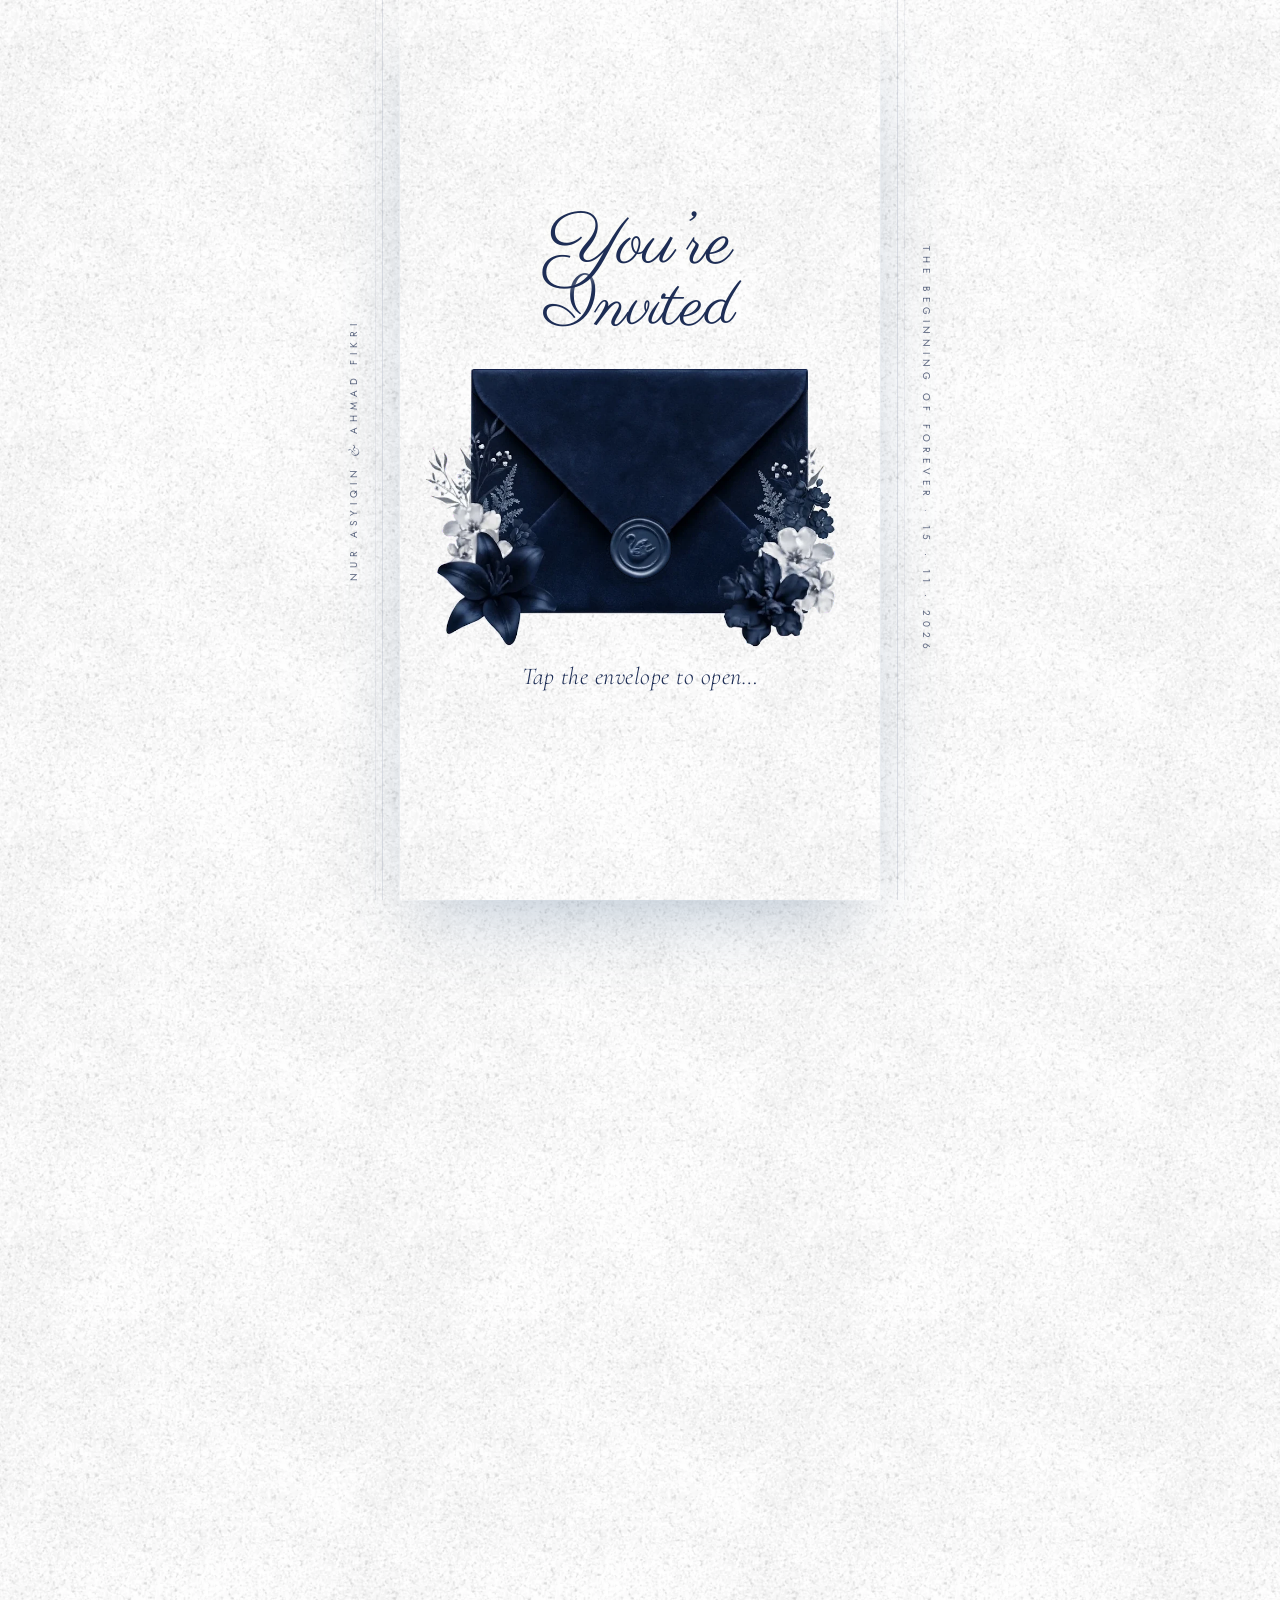
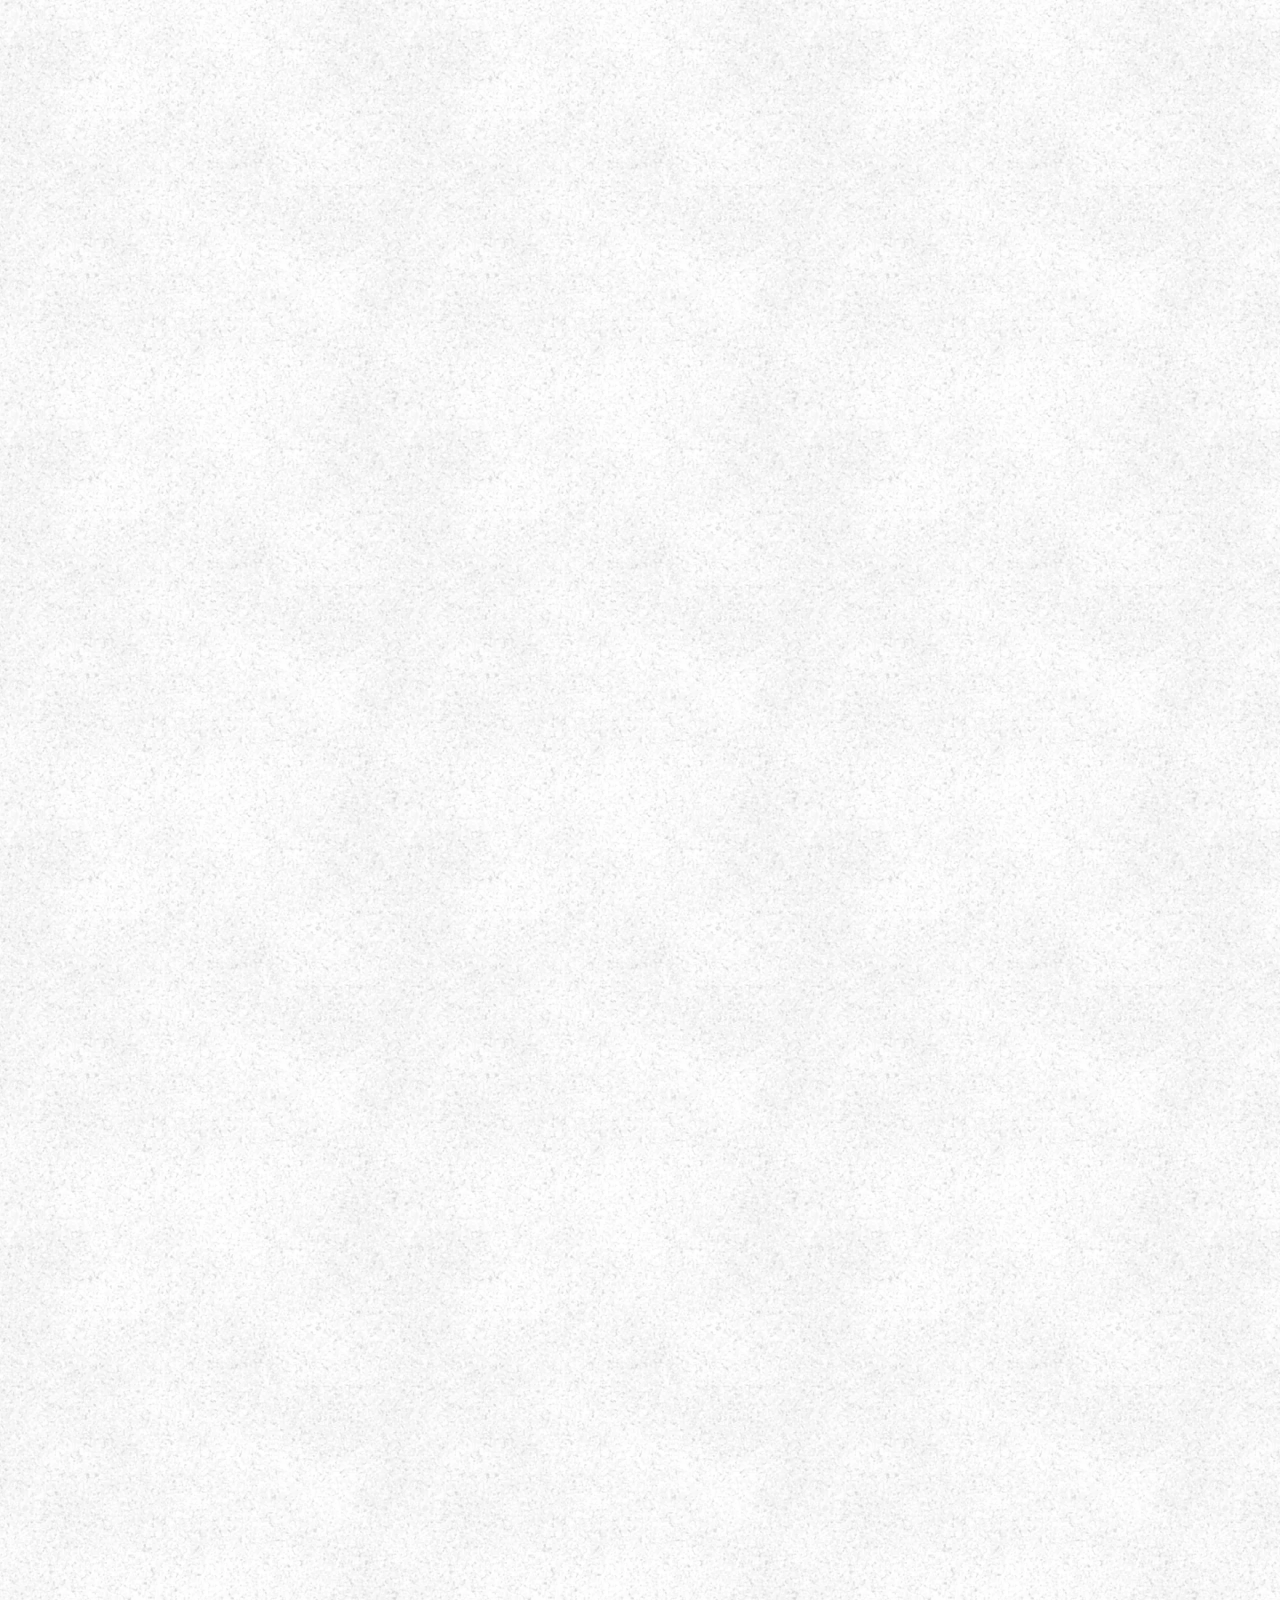
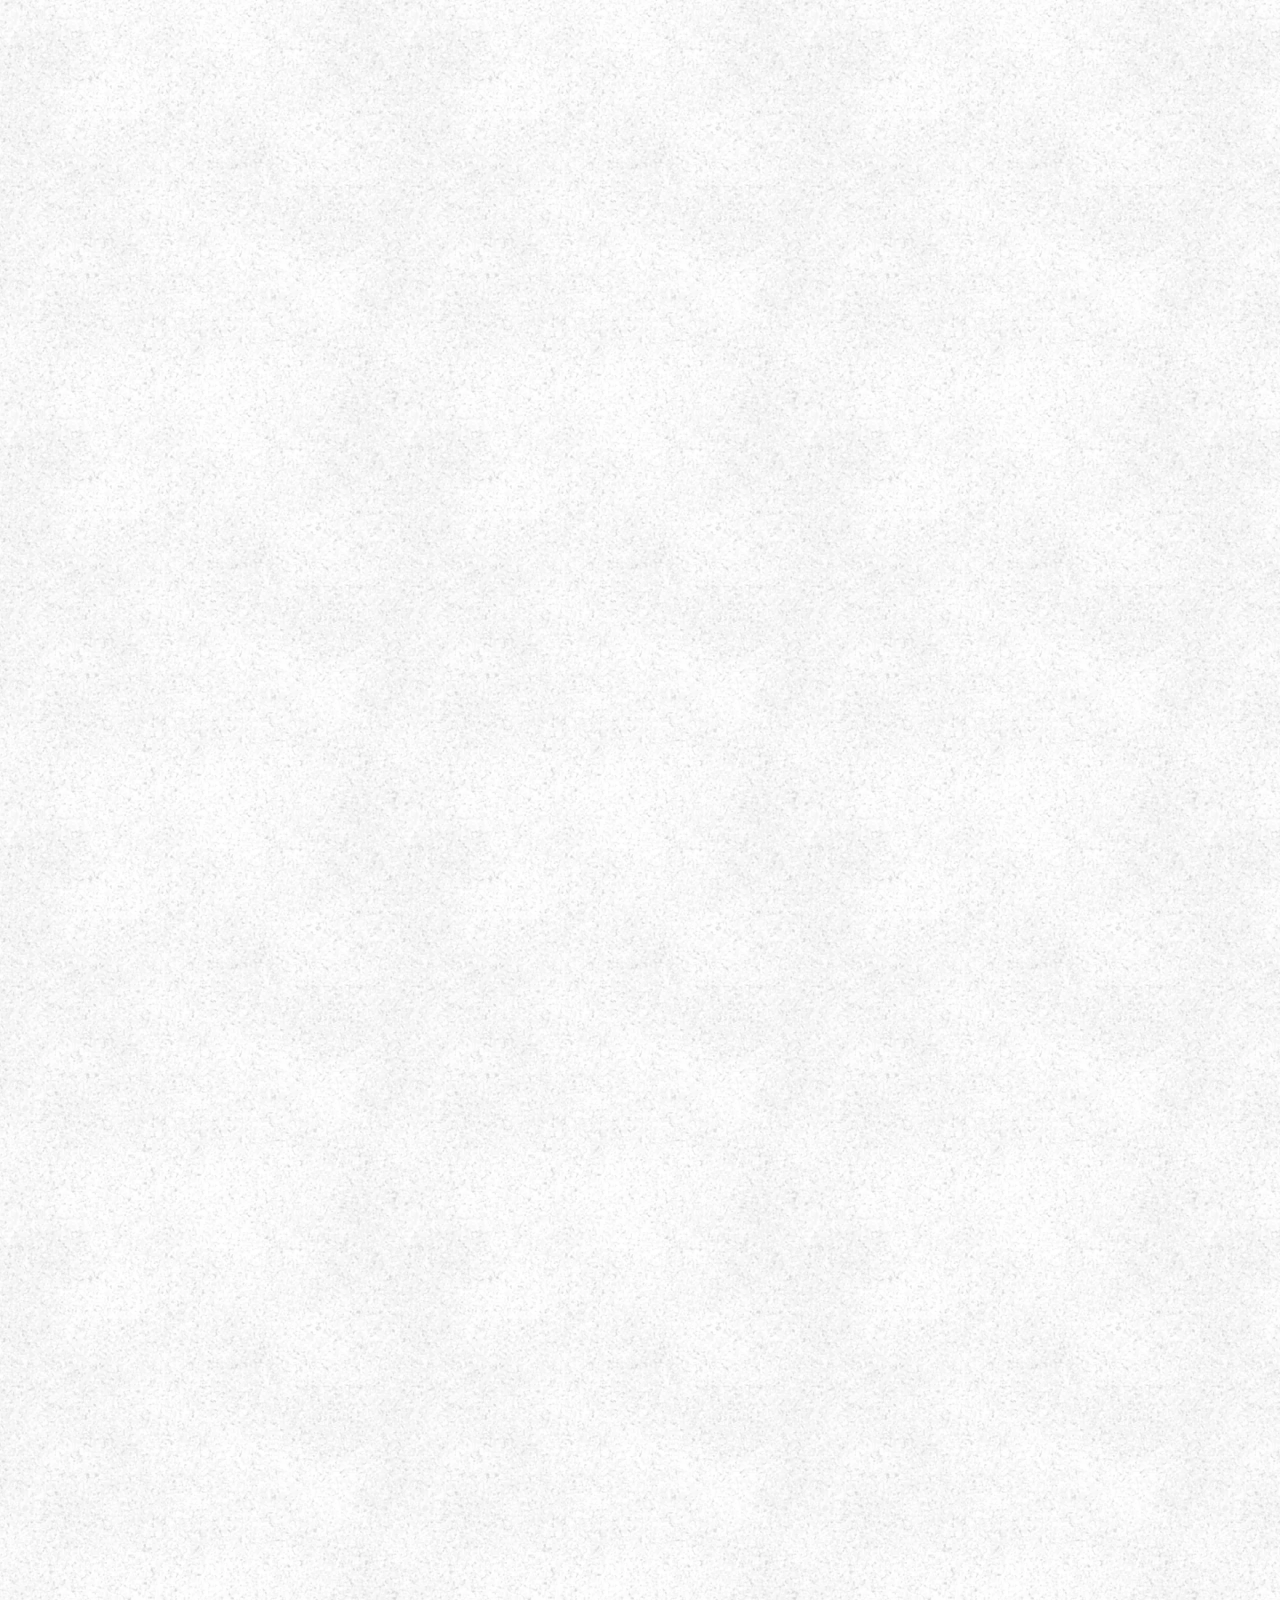
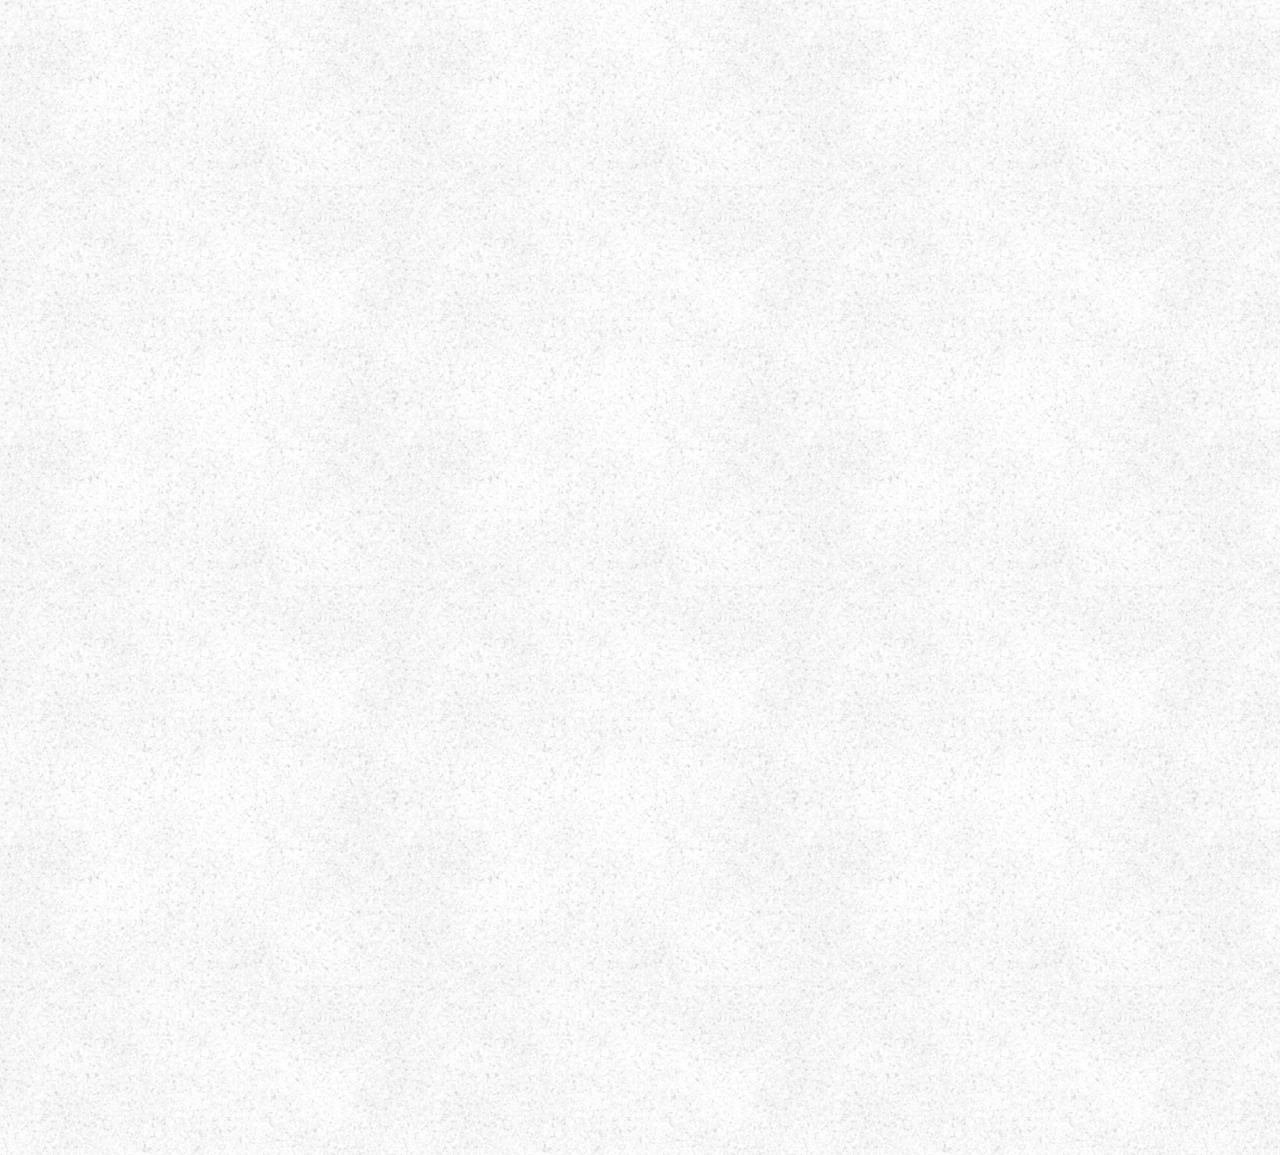
==== commit 735e3e16: "Add files via upload" ====
--- a/index.html
+++ b/index.html
@@ -13,7 +13,7 @@
 
   <link rel="preconnect" href="https://fonts.googleapis.com" />
   <link rel="preconnect" href="https://fonts.gstatic.com" crossorigin />
-  <link href="https://fonts.googleapis.com/css2?family=Cormorant+Garamond:ital,wght@0,300;0,400;0,500;0,600;1,300;1,400;1,600&family=Jost:ital,wght@0,300;0,400;0,600;1,600&family=Parisienne&family=Amiri:wght@400&display=swap" rel="stylesheet" />
+  <link href="https://fonts.googleapis.com/css2?family=Cormorant+Garamond:ital,wght@0,300;0,400;0,500;0,600;1,300;1,400;1,600;1,700&family=Jost:ital,wght@0,300;0,400;0,600;1,600&family=Parisienne&family=Allura&family=Amiri:wght@400&display=swap" rel="stylesheet" />
   <link rel="stylesheet" href="css/style.css" />
 </head>
 <body class="is-locked">
@@ -163,6 +163,74 @@
         <circle cx="24.4" cy="5.1" r="0.85" fill="#9aa3b8" />
         <circle cx="39.6" cy="5.1" r="0.85" fill="#9aa3b8" />
       </symbol>
+      <!-- Flying butterflies: realistic, like the navy butterflies in the hero
+           artwork — deep navy wings with a silvery-blue flush by the body,
+           fine veins, a dark outer border with a row of pearl spots on the
+           forewing and a pale band along the hindwing. One right wing is
+           drawn; the left is its mirror. Same 64×56 canvas and centre line
+           (x 32) as above, so the wings beat around the body. The sheen is a
+           separate layer (a soft diagonal band of light) that CSS brightens as
+           the wings tilt. -->
+      <radialGradient id="fly-fill" gradientUnits="userSpaceOnUse" cx="33" cy="27" r="29">
+        <stop offset="0" stop-color="#7a8fbd" />
+        <stop offset="0.24" stop-color="#3c5185" />
+        <stop offset="0.56" stop-color="#21305c" />
+        <stop offset="1" stop-color="#131b39" />
+      </radialGradient>
+      <linearGradient id="fly-sheen-g" gradientUnits="userSpaceOnUse" x1="35" y1="40" x2="60" y2="5">
+        <stop offset="0" stop-color="#f3f7ff" stop-opacity="0" />
+        <stop offset="0.36" stop-color="#f3f7ff" stop-opacity="0" />
+        <stop offset="0.5" stop-color="#f3f7ff" stop-opacity="0.9" />
+        <stop offset="0.64" stop-color="#f3f7ff" stop-opacity="0" />
+        <stop offset="1" stop-color="#f3f7ff" stop-opacity="0" />
+      </linearGradient>
+      <path id="fly-fore" d="M33 22.6 C36.5 14.5 45 7.6 57.6 4.6 C60 4.1 61.6 5.2 61 7.6 C59.2 13.6 55.2 20.6 48 25.8 C43 27.6 37.6 27.6 33.4 26.6 Z" />
+      <path id="fly-hind" d="M33.4 28.2 C39 27 46.6 27.6 50.8 31.4 C53.8 34.4 53.2 39.6 50.2 42.8 Q49.6 45.6 47 46.6 Q45.6 49.6 42.6 50.2 Q40.2 52.8 37.6 51.2 C35 48 33.8 40 33.2 31 Z" />
+      <!-- A faint pearly outline around the flying butterflies, so they read
+           over navy as well as ivory: drawn once with the wings (it never
+           changes), never recomputed while they fly -->
+      <filter id="fly-halo" x="-25%" y="-25%" width="150%" height="150%" color-interpolation-filters="sRGB">
+        <feMorphology in="SourceAlpha" operator="dilate" radius="1.6" result="grown" />
+        <feGaussianBlur in="grown" stdDeviation="1.6" result="soft" />
+        <feFlood flood-color="#ffffff" flood-opacity="0.8" />
+        <feComposite in2="soft" operator="in" result="halo" />
+        <feMerge><feMergeNode in="halo" /><feMergeNode in="SourceGraphic" /></feMerge>
+      </filter>
+      <clipPath id="fly-clip-fore"><use href="#fly-fore" /></clipPath>
+      <clipPath id="fly-clip-hind"><use href="#fly-hind" /></clipPath>
+      <g id="fly-wing-art">
+        <use href="#fly-hind" fill="url(#fly-fill)" />
+        <g clip-path="url(#fly-clip-hind)" fill="none" stroke-linecap="round">
+          <path stroke="#121a36" stroke-width="5.6" d="M50.8 31.4 C53.8 34.4 53.2 39.6 50.2 42.8 Q49.6 45.6 47 46.6 Q45.6 49.6 42.6 50.2 Q40.2 52.8 37.6 51.2" />
+          <path stroke="#e8e4d8" stroke-opacity="0.82" stroke-width="1.45" stroke-dasharray="0.4 1.9" transform="translate(-1 -0.4)" d="M50.8 31.4 C53.8 34.4 53.2 39.6 50.2 42.8 Q49.6 45.6 47 46.6 Q45.6 49.6 42.6 50.2 Q40.2 52.8 37.6 51.2" />
+          <path stroke="#0e1630" stroke-opacity="0.45" stroke-width="0.35" d="M34 29 C40 30 45 33 49 37 M34 30 C38.5 34 42 39 44.5 45.5 M33.8 31 C35.5 37 37.5 43 39 49.5" />
+        </g>
+        <use href="#fly-fore" fill="url(#fly-fill)" />
+        <g clip-path="url(#fly-clip-fore)" fill="none" stroke-linecap="round">
+          <path stroke="#121a36" stroke-opacity="0.9" stroke-width="3.4" d="M61 7.6 C59.2 13.6 55.2 20.6 48 25.8 M50 6.6 C53.6 5.4 56.4 4.8 58.6 4.4" />
+          <path stroke="#0e1630" stroke-opacity="0.45" stroke-width="0.35" d="M33.5 23.5 C40 17 48 10 57 6 M34 25 C41 21 49 16 56.5 12 M34 25.8 C41 23.5 47 21.5 52.5 19 M34 26.3 C40 25.5 45 24.5 49 23.5" />
+        </g>
+        <g fill="#eceff6" fill-opacity="0.88">
+          <circle cx="54.6" cy="8.6" r="0.95" /><circle cx="52.3" cy="10.5" r="0.6" />
+          <circle cx="59.1" cy="10.6" r="0.6" /><circle cx="57.3" cy="14.8" r="0.55" />
+          <circle cx="54.9" cy="18.7" r="0.5" /><circle cx="51.9" cy="21.9" r="0.45" />
+        </g>
+      </g>
+      <symbol id="fly-wing-r" viewBox="0 0 64 56"><use href="#fly-wing-art" /></symbol>
+      <symbol id="fly-wing-l" viewBox="0 0 64 56"><use href="#fly-wing-art" transform="matrix(-1 0 0 1 64 0)" /></symbol>
+      <g id="fly-sheen-art" fill="url(#fly-sheen-g)"><use href="#fly-fore" /><use href="#fly-hind" /></g>
+      <symbol id="fly-sheen-r" viewBox="0 0 64 56"><use href="#fly-sheen-art" /></symbol>
+      <symbol id="fly-sheen-l" viewBox="0 0 64 56"><use href="#fly-sheen-art" transform="matrix(-1 0 0 1 64 0)" /></symbol>
+      <symbol id="fly-body" viewBox="0 0 64 56">
+        <g fill="#151d38">
+          <path d="M32 26.5 C32.8 26.5 33 29 32.9 33 L32.6 41.5 C32.5 43.8 32.3 45.2 32 45.2 C31.7 45.2 31.5 43.8 31.4 41.5 L31.1 33 C31 29 31.2 26.5 32 26.5 Z" />
+          <ellipse cx="32" cy="23.6" rx="1.45" ry="3.3" />
+          <circle cx="32" cy="19.6" r="1.2" />
+        </g>
+        <path fill="none" stroke="#151d38" stroke-width="0.45" stroke-linecap="round" d="M31.6 18.6 C30.4 14.6 28.4 11.4 26 9.6 M32.4 18.6 C33.6 14.6 35.6 11.4 38 9.6" />
+        <circle cx="25.8" cy="9.4" r="0.7" fill="#151d38" />
+        <circle cx="38.2" cy="9.4" r="0.7" fill="#151d38" />
+      </symbol>
       <!-- Envelope paper: Deep Dusty Blue, catching a little light -->
       <linearGradient id="env-g-flap" x1="0" y1="0" x2="0" y2="1">
         <stop offset="0" stop-color="#34467a" />
@@ -238,7 +306,7 @@
   <!-- ===================================================== -->
   <!-- PHASE 1 — OPENING / COVER                              -->
   <!-- ===================================================== -->
-  <section class="cover" id="cover" aria-label="Kulit kad jemputan perkahwinan">
+  <section class="cover" id="cover" aria-label="Wedding invitation cover">
     <div class="cover__bg"></div>
 
 
@@ -251,10 +319,10 @@
          opens, the card with the couple's names rises, then the invitation
          fades in (js/main.js → openInvitation) -->
     <div class="cover__content">
-      <p class="invited seq" style="--seq: 0"><span class="invited__script">Anda</span><span class="invited__caps">Dijemput</span></p>
+      <p class="invited seq" style="--seq: 0"><span class="invited__script">You’re</span><span class="invited__caps">Invited</span></p>
 
       <div class="envelope seq" style="--seq: 1">
-        <button class="envelope__hit" id="openInvitation" type="button" aria-label="Buka sampul jemputan perkahwinan"></button>
+        <button class="envelope__hit" id="openInvitation" type="button" aria-label="Open the wedding invitation"></button>
         <div class="envelope__glow" aria-hidden="true"></div>
 
         <div class="envelope__body">
@@ -277,7 +345,7 @@
         </div>
       </div>
 
-      <p class="cover__hint seq" style="--seq: 2">Sentuh sampul untuk membuka…</p>
+      <p class="cover__hint seq" style="--seq: 2">Tap the envelope to open…</p>
     </div>
   </section>
 
@@ -299,7 +367,7 @@
         <div class="keepsake__card hero-in" style="--d: 0">
           <p class="salam keepsake__salam" lang="ar" dir="rtl">السَّلَامُ عَلَيْكُمْ وَرَحْمَةُ اللهِ وَبَرَكَاتُهُ</p>
           <p class="keepsake__title"><span class="keepsake__title-top">The Beginning</span> <span class="keepsake__title-bottom">of Forever</span></p>
-          <h2 class="keepsake__names"><span>Nur Asyiqin</span> <span class="keepsake__amp">&amp;</span> <span>Ahmad Fikri</span></h2>
+          <h2 class="keepsake__names"><span>Asyiqin</span> <span class="keepsake__amp">&amp;</span> <span>Fikri</span></h2>
         </div>
 
         <div class="keepsake__date hero-in" style="--d: 1">
@@ -324,13 +392,13 @@
       </div>
 
       <blockquote class="hero__quote hero-in" style="--d: 6">
-        “Two hearts, one story, and a lifetime to go.”
+        “For today, tomorrow &amp; all the days after.”
       </blockquote>
     </section>
 
     <!-- PHASE 2 — COUNTDOWN (directly above Jemputan; the parents' names now live in the Jemputan card) -->
-    <section class="countdown" id="countdown" aria-label="Kiraan detik ke majlis">
-      <h2 class="cd-heading reveal"><span class="cd-heading__script">Menghitung</span> <span class="cd-heading__serif">Hari</span></h2>
+    <section class="countdown" id="countdown" aria-label="Countdown to the wedding">
+      <h2 class="cd-heading reveal"><span class="cd-heading__script">Counting</span> <span class="cd-heading__serif">Days</span></h2>
 
       <!-- the time to 15 November 2026, inside the ornate navy frame from the
            "Counting Days" reference (assets/images/countdown-frame.webp) -->
@@ -338,22 +406,22 @@
         <img class="cd-frame__art" src="assets/images/countdown-frame.webp" alt="" width="935" height="613" loading="lazy" decoding="async" />
 
         <div class="countdown__grid" id="countdownGrid" role="timer" aria-live="off">
-          <div class="unit"><span class="unit__num" data-unit="days">--</span><span class="unit__label">Hari</span></div>
-          <div class="unit"><span class="unit__num" data-unit="hours">--</span><span class="unit__label">Jam</span></div>
-          <div class="unit"><span class="unit__num" data-unit="minutes">--</span><span class="unit__label">Minit</span></div>
-          <div class="unit"><span class="unit__num" data-unit="seconds">--</span><span class="unit__label">Saat</span></div>
-        </div>
-
-        <p class="countdown__today" id="countdownToday" hidden>Hari Bahagia Telah Tiba</p>
+          <div class="unit"><span class="unit__num" data-unit="days">--</span><span class="unit__label">Days</span></div>
+          <div class="unit"><span class="unit__num" data-unit="hours">--</span><span class="unit__label">Hours</span></div>
+          <div class="unit"><span class="unit__num" data-unit="minutes">--</span><span class="unit__label">Minutes</span></div>
+          <div class="unit"><span class="unit__num" data-unit="seconds">--</span><span class="unit__label">Seconds</span></div>
+        </div>
+
+        <p class="countdown__today" id="countdownToday" hidden>The Big Day Is Here</p>
       </div>
 
       <!-- the wedding month, after the "May" calendar reference: the month in
            script, the week from Ahad, and the day itself in a navy heart -->
       <figure class="cal reveal">
-        <figcaption class="visually-hidden">Kalendar November 2026: majlis pada hari Ahad, 15 November 2026</figcaption>
+        <figcaption class="visually-hidden">Calendar, November 2026: the wedding is on Sunday, 15 November 2026</figcaption>
         <p class="cal__month" aria-hidden="true">November</p>
         <div class="cal__grid" aria-hidden="true">
-          <span class="cal__dow">Ahd</span><span class="cal__dow">Isn</span><span class="cal__dow">Sel</span><span class="cal__dow">Rab</span><span class="cal__dow">Kha</span><span class="cal__dow">Jum</span><span class="cal__dow">Sab</span>
+          <span class="cal__dow">Sun</span><span class="cal__dow">Mon</span><span class="cal__dow">Tue</span><span class="cal__dow">Wed</span><span class="cal__dow">Thu</span><span class="cal__dow">Fri</span><span class="cal__dow">Sat</span>
           <span class="cal__day">1</span><span class="cal__day">2</span><span class="cal__day">3</span><span class="cal__day">4</span><span class="cal__day">5</span><span class="cal__day">6</span><span class="cal__day">7</span>
           <span class="cal__day">8</span><span class="cal__day">9</span><span class="cal__day">10</span><span class="cal__day">11</span><span class="cal__day">12</span><span class="cal__day">13</span><span class="cal__day">14</span>
           <span class="cal__day cal__day--wedding">15</span><span class="cal__day">16</span><span class="cal__day">17</span><span class="cal__day">18</span><span class="cal__day">19</span><span class="cal__day">20</span><span class="cal__day">21</span>
@@ -387,14 +455,14 @@
           <p class="jm-body">Dengan segala hormatnya menjemput <em>Dato’/Datin/ Tuan/Puan/Encik/Cik</em> ke majlis walimatulurus puteri kami</p>
           <p class="jm-name">Nur Asyiqin</p>
           <p class="jm-choice">Dengan pilihan hatinya</p>
-          <p class="jm-name">Ahmad Fikri</p>
+          <p class="jm-name">Ahmad&nbsp; Fikri</p>
         </div>
       </article>
 
       <!-- Location, after the navy doily reference: the velvet envelope, flowers,
            lace doily, ribbon and bow are assets/images/venue-doily.webp; the pin,
-           name and directions sit in the doily's centre, the address beside the
-           ribbon. The ribbon runs on into the RSVP envelope just below. -->
+           name and directions sit in the doily's centre. The ribbon runs on into
+           the RSVP envelope just below. -->
       <article class="venue reveal reveal--up">
         <div class="venue__art">
           <img class="venue__doily" src="assets/images/venue-doily.webp" alt="" width="1300" height="1956" loading="lazy" decoding="async" />
@@ -407,19 +475,12 @@
                 <path class="venue__heart" d="M32 30.5 C26.4 26.6 24.2 23.9 24.2 21 C24.2 18.4 26.1 16.6 28.4 16.6 C30 16.6 31.2 17.5 32 18.9 C32.8 17.5 34 16.6 35.6 16.6 C37.9 16.6 39.8 18.4 39.8 21 C39.8 23.9 37.6 26.6 32 30.5 Z" />
               </svg>
             </span>
-            <p class="venue__label">Lokasi</p>
             <h3 class="venue__name">Casa Bianca Villa</h3>
             <div class="venue__actions">
               <a class="venue__pill" id="mapLink" target="_blank" rel="noopener" aria-label="Buka lokasi di Google Maps">Google Maps</a>
               <a class="venue__pill" id="wazeLink" target="_blank" rel="noopener" aria-label="Buka lokasi di Waze">Waze</a>
             </div>
           </div>
-          <address class="venue__address">
-            No. 2, Jalan Gunung Lambak 17<br />
-            Taman Gunung Lambak<br />
-            86000 Kluang<br />
-            Johor Darul Ta’zim
-          </address>
         </div>
       </article>
 
@@ -428,7 +489,7 @@
     <!-- RSVP & UCAPAN — submissions go to the Google Sheet via the Apps Script
          web app (GOOGLE_SCRIPT_URL at the top of js/main.js).
          Guest-count options are generated from RSVP_GUESTS in js/main.js;
-         there is no limit on the total number of guests. -->
+         each RSVP is for up to 2 adults and 4 children. -->
     <section class="rsvp-form" id="rsvp-form" aria-labelledby="rsvpFormTitle">
 
       <!-- RSVP envelope, after the navy lace-heart reference — one ribbon runs
@@ -452,7 +513,7 @@
 
       <h2 class="section-title reveal" id="rsvpFormTitle">RSVP &amp; Ucapan</h2>
       <svg class="ornament ornament--sm reveal" aria-hidden="true"><use href="#ornament" /></svg>
-      <p class="rsvp__text reveal">Sila sahkan kehadiran anda dan tinggalkan ucapan buat pasangan pengantin.</p>
+      <p class="rsvp__text reveal">Sila sahkan kehadiran anda <strong>sebelum 8 November 2026</strong> dan tinggalkan ucapan buat pasangan pengantin.</p>
 
       <form class="contact rsvp-card reveal reveal--up" id="rsvpForm" tabindex="-1" novalidate>
         <div class="contact__inner rsvp-card__inner">
@@ -463,6 +524,16 @@
                    placeholder="Nama penuh" required minlength="2" maxlength="80"
                    autocomplete="name" aria-describedby="rsvpNameError" />
             <p class="field__error" id="rsvpNameError" hidden>Sila masukkan nama anda.</p>
+          </div>
+
+          <!-- Emel: one RSVP per email — the sheet turns away an email already used.
+               Kept private in the sheet; never shown on the website. -->
+          <div class="field" id="fieldEmail">
+            <label class="field__label" for="rsvpEmail">Emel <span class="field__req" aria-hidden="true">*</span></label>
+            <input class="field__control" id="rsvpEmail" name="email" type="email" inputmode="email"
+                   placeholder="nama@contoh.com" required maxlength="120"
+                   autocomplete="email" autocapitalize="off" spellcheck="false" aria-describedby="rsvpEmailError" />
+            <p class="field__error" id="rsvpEmailError" hidden>Sila masukkan emel yang sah.</p>
           </div>
 
           <!-- Kehadiran: two pill choices (real radio buttons underneath); Hadir by default -->
@@ -481,7 +552,7 @@
           </fieldset>
 
           <div class="field">
-            <label class="field__label" for="rsvpAdults">Jumlah Dewasa <span class="field__hint">(13 tahun &amp; ke atas)</span></label>
+            <label class="field__label" for="rsvpAdults">Jumlah Dewasa <span class="field__hint">(13 tahun &amp; ke atas · maksimum 2 orang)</span></label>
             <div class="field__select">
               <select class="field__control" id="rsvpAdults" name="adults"></select>
               <svg class="field__chevron" viewBox="0 0 24 24" aria-hidden="true"><path d="M6.5 9.5 12 15l5.5-5.5" /></svg>
@@ -489,7 +560,7 @@
           </div>
 
           <div class="field">
-            <label class="field__label" for="rsvpChildren">Jumlah Kanak-kanak <span class="field__hint">(0 - 12 tahun)</span></label>
+            <label class="field__label" for="rsvpChildren">Jumlah Kanak-kanak <span class="field__hint">(0 - 12 tahun · maksimum 4 orang)</span></label>
             <div class="field__select">
               <select class="field__control" id="rsvpChildren" name="children"></select>
               <svg class="field__chevron" viewBox="0 0 24 24" aria-hidden="true"><path d="M6.5 9.5 12 15l5.5-5.5" /></svg>
@@ -545,6 +616,18 @@
           <p class="rsvp-thanks__note" id="thanksNote">Kami menantikan kehadiran anda.</p>
         </div>
       </div>
+
+      <!-- Shown in place of the form once all 100 RSVP places are taken (as
+           counted in the Google Sheet); the rest of the invitation is unchanged -->
+      <div class="contact rsvp-card rsvp-thanks rsvp-closed" id="rsvpClosedCard" tabindex="-1" role="status" aria-labelledby="rsvpClosedTitle" hidden>
+        <div class="contact__inner rsvp-thanks__inner">
+          <h3 class="rsvp-thanks__title" id="rsvpClosedTitle">RSVP Telah Ditutup</h3>
+          <svg class="ornament ornament--sm" aria-hidden="true"><use href="#ornament" /></svg>
+          <p class="rsvp-thanks__lead" id="rsvpClosedLead">Terima kasih atas sokongan anda. Kuota RSVP untuk majlis ini telah penuh.</p>
+          <!-- instead, for a guest whose RSVP arrived after the last place had gone -->
+          <p class="rsvp-thanks__lead" id="rsvpClosedSorry" hidden>Maaf, kuota RSVP telah penuh. Terima kasih atas perhatian anda.</p>
+        </div>
+      </div>
     </section>
 
     <!-- PHASE 4 — ATURCARA MAJLIS, after the navy drape reference: the drape and
@@ -562,16 +645,16 @@
           <li class="event reveal">
             <img class="event__art event__art--sketch" src="assets/images/aturcara-chair.webp" alt="" loading="lazy" decoding="async" />
             <div class="event__text">
-              <time class="event__time">11:00 pagi</time>
-              <h3 class="event__name">Ketibaan Tetamu</h3>
+              <time class="event__time">11:00 am</time>
+              <h3 class="event__name">Guest Arrival</h3>
             </div>
           </li>
 
           <li class="event reveal">
             <img class="event__art event__art--sketch" src="assets/images/aturcara-couple.webp" alt="" loading="lazy" decoding="async" />
             <div class="event__text">
-              <time class="event__time">1:45 petang</time>
-              <h3 class="event__name">Ketibaan Pengantin</h3>
+              <time class="event__time">1:45 pm</time>
+              <h3 class="event__name">Arrival of the Bride &amp; Groom</h3>
             </div>
           </li>
 
@@ -585,8 +668,8 @@
             </svg>
           </span>
             <div class="event__text">
-              <time class="event__time">2:25 petang</time>
-              <h3 class="event__name">Jamuan Makan</h3>
+              <time class="event__time">2:25 pm</time>
+              <h3 class="event__name">Wedding Luncheon</h3>
             </div>
           </li>
 
@@ -600,24 +683,24 @@
             </svg>
           </span>
             <div class="event__text">
-              <time class="event__time">2:50 petang</time>
-              <h3 class="event__name">Upacara Memotong Kek</h3>
+              <time class="event__time">2:50 pm</time>
+              <h3 class="event__name">Cake Cutting</h3>
             </div>
           </li>
 
           <li class="event reveal">
             <img class="event__art event__art--sketch" src="assets/images/aturcara-camera.webp" alt="" loading="lazy" decoding="async" />
             <div class="event__text">
-              <time class="event__time">3:00 petang</time>
-              <h3 class="event__name">Sesi Fotografi</h3>
+              <time class="event__time">3:00 pm</time>
+              <h3 class="event__name">Photography Session</h3>
             </div>
           </li>
 
           <li class="event reveal">
             <img class="event__art event__art--sketch" src="assets/images/aturcara-car.webp" alt="" loading="lazy" decoding="async" />
             <div class="event__text">
-              <time class="event__time">4:00 petang</time>
-              <h3 class="event__name">Majlis Bersurai</h3>
+              <time class="event__time">4:00 pm</time>
+              <h3 class="event__name">Farewell</h3>
             </div>
           </li>
         </ol>
@@ -632,9 +715,9 @@
       <img class="note__pearls note__pearls--l" src="assets/images/note-pearls-l.webp" alt="" width="330" height="444" loading="lazy" decoding="async" />
       <img class="note__pearls note__pearls--r" src="assets/images/note-pearls-r.webp" alt="" width="332" height="488" loading="lazy" decoding="async" />
 
-      <h2 class="note-title reveal" id="noteTitle" aria-label="Dress Code"><span class="note-title__script">Dress</span> <span class="note-title__serif">Code</span></h2>
-
-      <p class="note__text reveal">Dengan penuh hormat, kami mohon jasa baik para tetamu untuk mengelakkan pemakaian warna:</p>
+      <h2 class="note-title reveal" id="noteTitle" aria-label="A Little Note"><span class="note-title__script">A Little</span> <span class="note-title__serif">Note</span></h2>
+
+      <p class="note__text reveal">Dengan penuh hormat, kami mohon jasa baik para tetamu untuk <strong>mengelakkan pemakaian warna:</strong></p>
 
       <ul class="note__colours reveal" aria-label="Warna yang dielakkan">
         <li class="swatch"><img class="swatch__silk" src="assets/images/note-silk-navy.webp" alt="" width="220" height="220" loading="lazy" decoding="async" /><span class="swatch__name">Navy Blue</span></li>
@@ -677,9 +760,9 @@
           011 1251 8133
         </a>
         <div class="contact-person__actions">
-          <a class="contact-pill" href="tel:+601112518133" aria-label="Panggil Aiman">
+          <a class="contact-pill" href="tel:+601112518133" aria-label="Call Aiman">
             <svg viewBox="0 0 24 24" aria-hidden="true"><path d="M6.6 3.8h2.6l1.3 4.1-1.9 1.4a11.5 11.5 0 0 0 6.1 6.1l1.4-1.9 4.1 1.3v2.6c0 1-.8 1.8-1.8 1.8A15.6 15.6 0 0 1 4.8 5.6c0-1 .8-1.8 1.8-1.8Z" /></svg>
-            Panggil
+            Call
           </a>
           <a class="contact-pill" id="whatsappLink" target="_blank" rel="noopener" aria-label="WhatsApp Aiman">
             <svg viewBox="0 0 24 24" aria-hidden="true"><path d="M12 3.4a8.6 8.6 0 0 0-7.4 13l-1.2 4.2 4.3-1.1A8.6 8.6 0 1 0 12 3.4Z" /><path d="M9.3 8.2c.6 2.9 2.7 5 5.6 5.7" /></svg>
@@ -705,6 +788,45 @@
       <svg viewBox="0 0 24 24" aria-hidden="true"><path d="M9.5 5.5 16 12l-6.5 6.5" /></svg>
     </button>
     <p class="lightbox__count" aria-live="polite"><span id="lbIndex">01</span><i></i><span id="lbTotal">03</span></p>
+  </div>
+
+  <!-- RSVP confirmation: opens only after the RSVP (and optional ucapan) has
+       been saved in the Google Sheet (js/main.js listens for "rsvp:success").
+       All guest details are filled in as plain text. -->
+  <div class="rsvp-modal" id="rsvpModal" hidden>
+    <div class="rsvp-modal__backdrop" data-modal-close></div>
+    <div class="rsvp-modal__panel" role="dialog" aria-modal="true" aria-labelledby="rsvpModalTitle" aria-describedby="rsvpModalText">
+      <!-- the invitation's own motifs: a small floral crest and one butterfly -->
+      <svg class="rsvp-modal__crest" viewBox="0 0 96 40" aria-hidden="true">
+        <use href="#leaf" class="rsvp-modal__leaf" transform="translate(46 26) rotate(-160) scale(1.25)" />
+        <use href="#leaf" class="rsvp-modal__leaf" transform="translate(50 26) rotate(-20) scale(1.25)" />
+        <use href="#leaf" class="rsvp-modal__leaf" transform="translate(44 29) rotate(170) scale(0.85)" />
+        <use href="#leaf" class="rsvp-modal__leaf" transform="translate(52 29) rotate(10) scale(0.85)" />
+        <use href="#env-bloom" transform="translate(48 22) scale(0.82)" />
+        <use href="#env-bloom" transform="translate(33 27) scale(0.42) rotate(20)" />
+        <use href="#env-bloom" transform="translate(63 27) scale(0.42) rotate(-15)" />
+      </svg>
+      <svg class="rsvp-modal__bfly" viewBox="0 0 64 56" aria-hidden="true"><use href="#bfly-wing-l" /><use href="#bfly-wing-r" /><use href="#bfly-body" /></svg>
+
+      <p class="rsvp-modal__title" id="rsvpModalTitle">Terima Kasih! <span class="rsvp-modal__heart" aria-hidden="true">💙</span></p>
+      <svg class="ornament ornament--sm rsvp-modal__ornament" aria-hidden="true"><use href="#ornament" /></svg>
+      <p class="rsvp-modal__text" id="rsvpModalText">RSVP dan ucapan anda telah berjaya dihantar.</p>
+
+      <dl class="rsvp-modal__summary">
+        <div class="rsvp-modal__row"><dt>Nama</dt><dd id="rsvpModalName"></dd></div>
+        <div class="rsvp-modal__row"><dt>Kehadiran</dt><dd id="rsvpModalAttendance"></dd></div>
+        <div class="rsvp-modal__row"><dt>Jumlah Dewasa</dt><dd id="rsvpModalAdults"></dd></div>
+        <div class="rsvp-modal__row"><dt>Jumlah Kanak-Kanak</dt><dd id="rsvpModalChildren"></dd></div>
+        <div class="rsvp-modal__row rsvp-modal__row--total"><dt>Jumlah Tetamu</dt><dd id="rsvpModalTotal"></dd></div>
+      </dl>
+
+      <div class="rsvp-modal__wish" id="rsvpModalWishWrap" hidden>
+        <p class="rsvp-modal__wish-label">Ucapan:</p>
+        <p class="rsvp-modal__wish-text" id="rsvpModalWish"></p>
+      </div>
+
+      <button class="rsvp-modal__close" id="rsvpModalClose" type="button" data-modal-close>Tutup</button>
+    </div>
   </div>
 
   <!-- Floating music control -->
--- a/css/style.css
+++ b/css/style.css
@@ -26,6 +26,8 @@
   --sky: #fbfaf1;
   --white: #ffffff;
   --ivory: #fbfaf1;
+  /* the page's paper: soft white with a full, visible grain (a seamless tile) */
+  --paper: #f8f8f8 url("../assets/images/paper.webp") 0 0 / 400px 400px repeat;
   --champagne: #848ea6; /* soft silver (the pearls); dark enough for focus rings on ivory (3:1) */
   --slate: #1c2b52;
 
@@ -97,10 +99,7 @@
   font-family: var(--sans);
   font-weight: 300;
   color: var(--ink);
-  background:
-    radial-gradient(1200px 700px at 15% 0%, #fbfaf1 0%, transparent 60%),
-    radial-gradient(900px 700px at 100% 100%, #fbfaf1 0%, transparent 60%),
-    var(--blue-100);
+  background: var(--paper);
   -webkit-font-smoothing: antialiased;
   text-rendering: optimizeLegibility;
   font-variant-numeric: lining-nums; /* even figures in dates & numbers */
@@ -649,7 +648,7 @@
    flap area cut out), cover-flap.webp and cover-seal.webp. All sizes follow
    --env-w, the width of the envelope itself, in the photo's proportions. */
 section.cover { container-type: inline-size; padding-top: calc(env(safe-area-inset-top) + 5vh); padding-bottom: calc(env(safe-area-inset-bottom) + 5vh); }
-.cover .cover__bg { background: #fcfcf3; } /* the photo's ivory */
+.cover .cover__bg { background: var(--paper); } /* the same paper as the whole invitation */
 .cover .cover__frame { display: none; }
 .cover .cover__content,
 .cover .envelope {
@@ -809,17 +808,19 @@
   flex-direction: column;
   align-items: center;
   justify-content: center; /* the two names and "&" close together, centred in the arch */
-  gap: 1.6cqw;
+  gap: 1.2cqw;
   width: 100%;
   margin: 1.2cqw 0 0;
   font-family: var(--script);
   font-weight: 400;
-  font-size: 6.3cqw;
+  font-size: 10.5cqw; /* "Asyiqin & Fikri", large and centred */
   line-height: 1.1;
   white-space: nowrap;
   color: #1c2b52;
-}
-.keepsake__amp { font-size: 1.15em; line-height: 1; }
+  -webkit-text-stroke: 0.035em #1c2b52; /* bold: the script has no bold weight, so the strokes are thickened */
+  paint-order: stroke fill;
+}
+.keepsake__amp { font-size: 0.8em; line-height: 1; }
 
 /* the date, cream on the navy circle */
 .keepsake__date {
@@ -1095,9 +1096,9 @@
 .cd-frame .unit__label {
   font-family: var(--serif);
   font-weight: 500;
-  font-size: max(9px, calc(var(--cd-w) * 0.034));
-  letter-spacing: 0.06em;
-  padding-left: 0.06em;
+  font-size: max(9px, calc(var(--cd-w) * 0.03)); /* "MINUTES" / "SECONDS" fit their columns */
+  letter-spacing: 0.03em;
+  padding-left: 0.03em;
   color: var(--cd-ink);
 }
 .cd-frame .countdown__today {
@@ -1148,10 +1149,10 @@
   text-align: center;
   letter-spacing: 0.01em;
 }
-.cal__day {
-  justify-self: start;
+.cal__day { /* each number centred under its day's name */
+  justify-self: center;
   position: relative;
-  margin-left: 13%;
+  text-align: center;
   font-variant-numeric: lining-nums;
 }
 .cal__day--wedding { z-index: 0; color: #efe6d2; }
@@ -1193,10 +1194,15 @@
   flex-direction: column;
   align-items: center;
   justify-content: flex-start;
-  gap: 2.5cqw;
+  gap: 2.1cqw;
   color: #ecebe8;
 }
 .jemputan__text > * { margin: 0; }
+/* the card's spare height is shared evenly by the gaps above the couple's
+   names; the names and "Dengan pilihan hatinya" stay close together */
+.jemputan__text > .jm-body,
+.jemputan__text > .jm-parents,
+.jemputan__text > .jm-body + .jm-name { margin-top: auto; }
 /* silver lettering for the calligraphy and the names */
 .jm-name {
   background: linear-gradient(180deg, #ffffff 0%, #e6e7ea 45%, #b4b8c1 100%);
@@ -1229,8 +1235,8 @@
   color: #ecebe8;
 }
 .jm-amp { font-family: var(--serif); font-weight: 600; font-size: 1em; letter-spacing: 0; line-height: 1.35; color: #ecebe8; }
-.jm-name { margin: 0.6cqw 0; font-family: var(--script); font-size: 10.4cqw; line-height: 1.2; }
-.jm-choice { font-family: var(--serif); font-style: italic; font-weight: 600; font-size: 3.6cqw; letter-spacing: 0.1em; color: #c9cbd1; }
+.jm-name { margin: 0; font-family: "Allura", var(--script); font-size: 11.2cqw; line-height: 1.1; } /* Allura: an elegant script whose letters stay clear ("Asyiqin" reads at a glance) */
+.jm-choice { margin: 0.4cqw 0 0; font-family: var(--serif); font-style: italic; font-weight: 600; font-size: 3.6cqw; letter-spacing: 0.1em; color: #c9cbd1; } /* close between the two names, the same gap above and below */
 
 /* ---------- PHASE 3 — DETAILS ---------- */
 
@@ -1266,7 +1272,7 @@
 /* ---------- Location, after the navy doily reference ----------
    assets/images/venue-doily.webp (650 × 978 at 1x): the velvet envelope,
    flowers, lace doily, ribbon and bow. The doily's plain centre (centre at
-   60.62% / 38.34%, 42.77% of the width across) holds the pin, "Lokasi", the
+   60.62% / 38.34%, 42.77% of the width across) holds the pin, the
    name and the two directions as navy pills; the address follows below.
    The artwork fits the screen (at most 440px) and is centred. */
 .venue {
@@ -1305,25 +1311,15 @@
   justify-content: center;
   text-align: center;
 }
-.venue__icon { display: block; width: calc(var(--vp) * 0.088); margin-bottom: calc(var(--vp) * 0.008); }
+.venue__icon { display: block; width: calc(var(--vp) * 0.165); margin-bottom: 0; }
 .venue__icon svg { display: block; width: 100%; height: auto; overflow: visible; }
 .venue__map, .venue__map-lines, .venue__pin, .venue__heart { stroke: var(--v-ink); stroke-width: 2.6; stroke-linejoin: round; stroke-linecap: round; }
 .venue__map { fill: none; }
 .venue__map-lines { fill: none; stroke-width: 2.2; }
-.venue__pin { fill: #fbfaf3; }
+.venue__pin { fill: #fafafa; }
 .venue__heart { fill: none; stroke-width: 2.4; }
-.venue__label {
-  margin: 0;
-  font-family: var(--serif);
-  font-weight: 600;
-  font-size: max(10px, calc(var(--vp) * 0.022));
-  letter-spacing: 0.32em;
-  padding-left: 0.32em;
-  text-transform: uppercase;
-  color: var(--v-ink);
-}
 .venue__name {
-  margin: calc(var(--vp) * 0.006) 0 calc(var(--vp) * 0.016);
+  margin: 0 0 calc(var(--vp) * 0.0077); /* icon, name, Google Maps and Waze all ~1.5% of the art apart */
   font-family: var(--serif);
   font-weight: 600;
   font-size: calc(var(--vp) * 0.042);
@@ -1332,7 +1328,7 @@
   white-space: nowrap;
   color: var(--v-ink);
 }
-.venue__actions { display: flex; flex-direction: column; align-items: center; gap: calc(var(--vp) * 0.01); }
+.venue__actions { display: flex; flex-direction: column; align-items: center; gap: calc(var(--vp) * 0.015); }
 .venue__pill {
   min-width: calc(var(--vp) * 0.2);
   padding: calc(var(--vp) * 0.006) calc(var(--vp) * 0.03);
@@ -1555,6 +1551,7 @@
   width: 100%;
   height: auto;
   max-width: none;
+  translate: 1.07% 0; /* the curtain is drawn a touch left in its picture: centred on the screen */
   pointer-events: none;
   user-select: none;
 }
@@ -1567,9 +1564,10 @@
   font-size: calc(var(--tw) * 0.062); /* fits between the curtains, as in the photo */
   line-height: 1.2;
   color: var(--t-ink);
-}
-
-/* the schedule: sketch at 25–36.5% across, words centred on 57.5% */
+  translate: 0 calc(var(--tw) * 0.035); /* midway between the curtain's swag and the first time */
+}
+
+/* the schedule: each row (sketch + words) centred under the title */
 .timeline__list {
   position: relative;
   margin: calc(var(--tw) * 0.06) 0 0;
@@ -1581,7 +1579,11 @@
 .event {
   position: relative;
   display: grid;
-  grid-template-columns: 25% 11.5% 1.5% 38% 1fr;
+  /* each row — sketch and words together — centred under "Aturcara Majlis":
+     the sketch at 31.7–40.7%, the words centred in 42.7–72.7%, so what you
+     see of each row (sketch to last letter) sits evenly about the middle
+     (and clear of the curtain) */
+  grid-template-columns: 31.7% 9% 2% 30% 1fr;
   align-items: center;
   min-height: calc(var(--tw) * 0.207);
 }
@@ -1621,6 +1623,7 @@
   line-height: 1.3;
   letter-spacing: 0.07em;
   color: var(--t-ink);
+  text-wrap: balance; /* a longer name breaks into two even lines */
 }
 
 /* ---------- A LITTLE NOTE (from the navy "Dress Code" reference) ----------
@@ -1643,20 +1646,17 @@
 
 .note-title { position: relative; z-index: 1; display: flex; flex-direction: column; align-items: center; margin: 0; line-height: 1; }
 .note-title__script {
-  translate: calc(var(--nw) * -0.1) 0; /* "Dress" centred at 40% across, as in the photo */
   font-family: var(--script);
   font-weight: 400;
   font-size: calc(var(--nw) * 0.135);
   color: var(--n-ink);
   text-shadow: 0 2px 3px rgba(28, 43, 82, 0.18);
 }
-.note-title__serif {
-  margin-top: -0.24em; /* tucked under the script, as "Code" sits under "Dress" */
-  translate: calc(var(--nw) * 0.1) 0; /* "Code" centred at 60% across */
-  font-family: var(--serif);
-  font-weight: 500;
-  font-size: calc(var(--nw) * 0.118);
-  letter-spacing: 0.01em;
+.note-title__serif { /* "Note" in the same script as "A Little", under it, both centred */
+  margin-top: -0.12em;
+  font-family: var(--script);
+  font-weight: 400;
+  font-size: calc(var(--nw) * 0.135);
   color: var(--n-ink);
   text-shadow: 0 2px 3px rgba(28, 43, 82, 0.18);
 }
@@ -2335,26 +2335,28 @@
 .rsvp-gate__layer { position: absolute; inset: 0; width: 100%; height: 100%; max-width: none; pointer-events: none; user-select: none; }
 .rsvp-gate__words { position: absolute; inset: 0; }
 .rsvp-gate__rsvp,
-.rsvp-gate__sub { position: absolute; translate: -50% -50%; rotate: -8deg; white-space: nowrap; line-height: 1; }
+.rsvp-gate__sub { position: absolute; translate: -50% -50%; rotate: -8deg; white-space: nowrap; line-height: 1; text-align: center; }
+/* tilted as on the original heart; the pair is centred on the heart, with
+   "& UCAPAN" straight below "RSVP" along the tilt (hence 49.2% / 50.8%) */
+.rsvp-gate__rsvp { left: 49.2%; }
+.rsvp-gate__sub  { left: 50.8%; }
 .rsvp-gate__rsvp { /* outlined letters, the R in script, as on the heart */
-  top: 38.19%;
-  left: 51.56%;
+  top: 39.5%;
   font-family: var(--serif);
   font-weight: 500;
-  font-size: 18.41cqw;
+  font-size: 15cqw; /* fits inside the heart's dotted border, tilt included */
   letter-spacing: 0.01em;
   color: #c8cfdc;
 }
 .rsvp-gate__rsvp::first-letter { font-family: var(--script); font-size: 1.12em; }
 @supports (-webkit-text-stroke: 1px) {
-  .rsvp-gate__rsvp { color: transparent; -webkit-text-stroke: max(1px, 0.276cqw) #c8cfdc; }
+  .rsvp-gate__rsvp { color: transparent; -webkit-text-stroke: max(1px, 0.24cqw) #c8cfdc; }
 }
 .rsvp-gate__sub {
-  top: 52.99%;
-  left: 56.51%;
+  top: 48.1%;
   font-family: var(--serif);
   font-weight: 600;
-  font-size: 4.83cqw;
+  font-size: 4.4cqw;
   letter-spacing: 0.04em;
   color: #eef0f4;
 }
@@ -2607,9 +2609,6 @@
   overflow-wrap: anywhere;
   color: var(--ink-strong);
 }
-/* Same figure style as the form's Jumlah Tetamu */
-.rsvp-thanks__row--total { align-items: center; }
-.rsvp-thanks__row--total dd { font-family: var(--serif); font-size: 2rem; line-height: 1; }
 .rsvp-thanks__note { font-family: var(--serif); font-style: italic; font-size: 1.1rem; color: var(--ink-strong); }
 /* A form shouldn't drift under the cursor: no hover lift on this card */
 .contact.rsvp-card:hover { translate: none; box-shadow: var(--shadow); }
@@ -3956,15 +3955,21 @@
    paper, so the page reads as one card from top to bottom. Navy for type and
    key shapes; soft silver (the pearls) for fine lines and ornaments.
    ========================================================= */
-main.invitation > section { background: #fbfaf1; }
-body { background: #eeece3; } /* around the invitation on wide screens */
-
-/* Even rhythm between sections (about 90–110px of air at every join) */
-main.invitation > #countdown { padding-top: 1.5rem; padding-bottom: 2.5rem; }
-main.invitation > #details   { padding-top: 3rem; }
-main.invitation > #rsvp-form { padding-bottom: 3.5rem; }
-main.invitation > #ucapan    { min-height: 0; padding-top: 3rem; padding-bottom: 3rem; }
-main.invitation > #rsvp      { min-height: 0; padding-top: 3rem; padding-bottom: 4.5rem; }
+main.invitation { background: transparent; } /* the page's paper shows through, one sheet from top to bottom */
+main.invitation > section { background: transparent; }
+body { background: var(--paper); } /* the same paper all around, on wide screens too */
+
+/* Even, close rhythm between sections: about 56px from the end of one to
+   the start of the next, all the way down (the opening page no longer
+   stretches to a full screen, which left a tall empty gap under the quote) */
+main.invitation > #hero      { min-height: 0; padding-bottom: 0; } /* its art already ends with ~40px of air */
+main.invitation > #countdown { padding-top: 16px; padding-bottom: 40px; }
+main.invitation > #details   { padding-top: 16px; }
+main.invitation > #rsvp-form { padding-bottom: 20px; }
+main.invitation > #timeline  { padding-bottom: 24px; }
+main.invitation > #note      { padding-top: 32px; padding-bottom: 28px; }
+main.invitation > #ucapan    { min-height: 0; padding-top: 28px; padding-bottom: 28px; }
+main.invitation > #rsvp      { min-height: 0; padding-top: 28px; padding-bottom: 4.5rem; }
 
 /* Aturcara: the two drawn icons (Jamuan Makan, Upacara Memotong Kek) in the
    same pencil-sketch manner as the photo's chair, couple and camera */
@@ -4016,3 +4021,306 @@
 .wish-list .wish--long .wish__message { font-size: clamp(1.05rem, 4.5vw, 1.15rem); }
 .wish-list .wish__name { margin-top: 0.85rem; }
 .wish-list .wish__name::before { display: none; }
+
+/* The heart on the 15th beats: a soft "lub-dub", then a rest */
+@keyframes heartBeat {
+  0%, 40%, 100% { scale: 1; }
+  10% { scale: 1.2; }
+  20% { scale: 1.04; }
+  30% { scale: 1.16; }
+}
+.cal__day--wedding::before { transform-origin: 50% 55%; animation: heartBeat 1.4s ease-in-out infinite; }
+@media (prefers-reduced-motion: reduce) {
+  .cal__day--wedding::before { animation: none; }
+}
+
+/* A Little Note: the colours to avoid, in bold */
+.note__text strong { /* the font's heaviest weight, thickened further with a fine stroke */
+  font-weight: 700;
+  color: #142040;
+  -webkit-text-stroke: 0.03em #142040;
+  paint-order: stroke fill;
+}
+
+/* the RSVP deadline stands out */
+.rsvp__text strong { font-weight: 600; color: #1c2b52; } /* Jost 600 is loaded */
+
+/* ---------- RSVP confirmation modal ----------
+   Opens after a saved RSVP, in the invitation's own look: a soft cream card
+   with a whisper of light blue, a thin double border with corner scrolls, a
+   small floral crest and one butterfly, "Terima Kasih!" in script over the
+   scrollwork divider, the summary on a light-blue panel, the guest's ucapan
+   (when given) and one deep-blue TUTUP button. A quick fade with a slight
+   scale-up; no motion for reduced-motion settings. */
+.rsvp-modal {
+  position: fixed;
+  inset: 0;
+  z-index: 200;
+  display: grid;
+  place-items: center;
+  padding: calc(env(safe-area-inset-top) + 1rem) var(--gutter) calc(env(safe-area-inset-bottom) + 1rem);
+}
+.rsvp-modal[hidden] { display: none; }
+.rsvp-modal__backdrop {
+  position: absolute;
+  inset: 0;
+  background: rgba(20, 32, 64, 0.5);
+  -webkit-backdrop-filter: blur(3px);
+  backdrop-filter: blur(3px);
+  opacity: 0;
+  transition: opacity 0.3s ease-out;
+}
+.rsvp-modal__panel {
+  position: relative;
+  width: min(100%, 22.5rem);
+  max-height: 100%;
+  overflow-y: auto;
+  overscroll-behavior: contain;
+  padding: 1.6rem 1.6rem 1.7rem;
+  border-radius: 20px;
+  background:
+    radial-gradient(120% 55% at 50% 0%, rgba(214, 228, 244, 0.75), transparent 70%),
+    #fdfcf6;
+  box-shadow:
+    0 24px 48px -26px rgba(10, 18, 40, 0.5),
+    0 2px 8px -4px rgba(10, 18, 40, 0.18),
+    inset 0 0 0 1px rgba(28, 43, 82, 0.28),
+    inset 0 0 0 6px #fdfcf6,
+    inset 0 0 0 7px rgba(154, 163, 184, 0.45);
+  text-align: center;
+  color: #1c2b52;
+  opacity: 0;
+  transform: scale(0.94);
+  transition: opacity 0.3s ease-out, transform 0.35s cubic-bezier(0.2, 0.8, 0.25, 1);
+}
+.rsvp-modal__panel::before { /* thin scroll ornaments in the four corners, as on the site's framed cards */
+  content: "";
+  position: absolute;
+  inset: 9px;
+  pointer-events: none;
+  opacity: 0.9;
+  background:
+    var(--orn-tl) top left / 34px no-repeat,
+    var(--orn-tr) top right / 34px no-repeat,
+    var(--orn-bl) bottom left / 34px no-repeat,
+    var(--orn-br) bottom right / 34px no-repeat;
+}
+.rsvp-modal__crest { display: block; width: 92px; height: auto; margin: 0 auto -0.2rem; overflow: visible; }
+.rsvp-modal__leaf { fill: #dbe5f2; stroke: #34436b; stroke-width: 0.5; }
+.rsvp-modal__bfly {
+  position: absolute;
+  top: 1.55rem;
+  left: calc(50% - 82px); /* to the left of the floral crest */
+  width: 28px;
+  height: auto;
+  rotate: -14deg;
+  color: #34436b;
+  opacity: 0.85;
+  pointer-events: none;
+}
+.rsvp-modal__ornament { color: #9aa3b8; margin: 0.35rem auto 0.4rem; width: 150px; height: 23px; }
+.rsvp-modal.is-open .rsvp-modal__backdrop { opacity: 1; }
+.rsvp-modal.is-open .rsvp-modal__panel { opacity: 1; transform: none; }
+body.modal-open { overflow: hidden; }
+
+.rsvp-modal__title {
+  margin: 0;
+  font-family: var(--script);
+  font-weight: 400;
+  font-size: 2.3rem;
+  line-height: 1.15;
+  white-space: nowrap; /* "Terima Kasih! 💙" on one line */
+  color: #1c2b52;
+}
+.rsvp-modal__heart { font-family: "Apple Color Emoji", "Segoe UI Emoji", "Noto Color Emoji", sans-serif; font-size: 0.62em; vertical-align: 0.1em; }
+.rsvp-modal__text {
+  margin: 0.6rem auto 0;
+  max-width: 17em;
+  font-family: var(--serif);
+  font-style: italic;
+  font-weight: 500;
+  font-size: 1.12rem;
+  line-height: 1.45;
+  color: #2e3c63;
+}
+
+.rsvp-modal__summary {
+  margin: 1.2rem 0 0;
+  padding: 0.3rem 0.95rem;
+  border: 1px solid rgba(28, 43, 82, 0.12);
+  border-radius: 14px;
+  background: #eef3fa; /* light blue */
+  text-align: left;
+}
+.rsvp-modal__row {
+  display: flex;
+  align-items: baseline;
+  justify-content: space-between;
+  gap: 1rem;
+  padding: 0.5rem 0.1rem;
+}
+.rsvp-modal__row + .rsvp-modal__row { border-top: 1px solid rgba(28, 43, 82, 0.09); }
+.rsvp-modal__row dt {
+  flex: none;
+  font-family: var(--sans);
+  font-size: 0.68rem;
+  font-weight: 400;
+  letter-spacing: 0.18em;
+  text-transform: uppercase;
+  color: #46526f;
+}
+.rsvp-modal__row dd {
+  margin: 0;
+  min-width: 0;
+  font-family: var(--serif);
+  font-weight: 600;
+  font-size: 1.08rem;
+  line-height: 1.3;
+  text-align: right;
+  overflow-wrap: anywhere;
+  color: #1c2b52;
+  font-variant-numeric: lining-nums; /* full-height numbers, all alike */
+}
+
+.rsvp-modal__wish { margin-top: 1.1rem; }
+.rsvp-modal__wish[hidden] { display: none; }
+.rsvp-modal__wish-label {
+  margin: 0;
+  font-family: var(--sans);
+  font-size: 0.68rem;
+  font-weight: 400;
+  letter-spacing: 0.18em;
+  text-transform: uppercase;
+  color: #46526f;
+}
+.rsvp-modal__wish-text {
+  margin: 0.45rem 0 0;
+  max-height: 9.5rem;
+  overflow-y: auto;
+  font-family: var(--serif);
+  font-style: italic;
+  font-weight: 500;
+  font-size: 1.12rem;
+  line-height: 1.5;
+  overflow-wrap: anywhere;
+  color: #1c2b52;
+}
+
+.rsvp-modal__close {
+  display: block;
+  width: 100%;
+  min-height: 50px;
+  margin-top: 1.5rem;
+  border: 0;
+  border-radius: 999px;
+  background: #1c2b52;
+  color: #fbfaf1;
+  font-family: var(--sans);
+  font-size: 0.78rem;
+  font-weight: 400;
+  letter-spacing: 0.32em;
+  padding-left: 0.32em;
+  text-transform: uppercase;
+  cursor: pointer;
+  box-shadow: 0 10px 22px -12px rgba(28, 43, 82, 0.8);
+  transition: background-color 0.3s var(--ease), transform 0.3s var(--ease);
+  -webkit-tap-highlight-color: transparent;
+}
+.rsvp-modal__close:focus-visible { outline: 2px solid #1c2b52; outline-offset: 3px; }
+.rsvp-modal__close:active { transform: scale(0.98); }
+@media (hover: hover) and (pointer: fine) {
+  .rsvp-modal__close:hover { background: #2b3d6b; }
+}
+@media (max-width: 340px) {
+  .rsvp-modal__panel { padding: 1.4rem 1.2rem 1.4rem; }
+  .rsvp-modal__summary { padding: 0.25rem 0.7rem; }
+  .rsvp-modal__bfly { left: calc(50% - 74px); width: 25px; }
+  .rsvp-modal__title { font-size: 2rem; }
+  .rsvp-modal__row dt { letter-spacing: 0.12em; }
+}
+@media (prefers-reduced-motion: reduce) {
+  .rsvp-modal__panel { transform: none; }
+}
+/* Short phones: tighter spacing so the whole card, TUTUP included, fits */
+@media (max-height: 680px) {
+  .rsvp-modal__panel { padding-top: 1.1rem; padding-bottom: 1.2rem; }
+  .rsvp-modal__crest { width: 74px; margin-bottom: -0.35rem; }
+  .rsvp-modal__bfly { top: 1rem; width: 23px; }
+  .rsvp-modal__title { font-size: 2rem; }
+  .rsvp-modal__ornament { width: 124px; height: 19px; margin: 0.15rem auto 0.2rem; }
+  .rsvp-modal__text { margin-top: 0.3rem; font-size: 1.02rem; line-height: 1.35; }
+  .rsvp-modal__summary { margin-top: 0.8rem; }
+  .rsvp-modal__row { padding: 0.36rem 0.1rem; }
+  .rsvp-modal__row dd { font-size: 1rem; }
+  .rsvp-modal__wish { margin-top: 0.75rem; }
+  .rsvp-modal__wish-text { margin-top: 0.3rem; max-height: 4.6em; font-size: 1.02rem; line-height: 1.45; }
+  .rsvp-modal__close { min-height: 46px; margin-top: 1rem; }
+}
+
+/* ---------- Live butterflies ----------
+   A few small, realistic navy butterflies (like those in the hero artwork) fly
+   freely over the whole screen on wandering paths; js/main.js steers them.
+   The layer sits on top of everything — text, buttons, the RSVP form, the
+   menu, the music player and dialogs — yet never takes a tap, click, typing
+   or scroll: all of it works through the butterflies. Skipped entirely for
+   reduced motion. Their flight and wing-beats are all in js. */
+.flutter {
+  position: fixed;
+  inset: 0;
+  z-index: 250;          /* above everything on the page (the highest else is 200) */
+  overflow: hidden;
+  pointer-events: none;  /* taps, clicks, typing and scrolling pass straight through */
+  contain: strict;       /* its changes never make the page re-lay out */
+}
+.flutter * { pointer-events: none; }
+/* A butterfly is a few stacked layers, each drawn once (js/main.js): the
+   graphics chip then only moves, scales and fades them — nothing is redrawn
+   while it flies, so it stays smooth and light on the battery. */
+.flutter__bf {
+  position: absolute;
+  top: 0;
+  left: 0;
+  width: var(--bf-size, 24px);
+  aspect-ratio: 64 / 56;
+  opacity: 0;
+  transition: opacity 0.8s ease;
+  will-change: transform;   /* js moves and turns it every frame */
+}
+.flutter__bf.is-flying { opacity: 0.8; } /* present but never dominant */
+.flutter__bf > svg {
+  position: absolute;
+  inset: 0;
+  display: block;
+  width: 100%;
+  height: 100%;
+  overflow: visible;
+}
+/* The wings (with their pearly outline, drawn once) and their sheen: js beats
+   both (scale around the body's centre line) in each butterfly's own uneven
+   rhythm, and brightens the sheen — a soft band of light — as they tilt
+   toward the light. */
+.flutter__wings,
+.flutter__sheen {
+  transform-origin: 50% 50%;
+  will-change: transform;
+}
+.flutter__sheen { opacity: 0.1; will-change: transform, opacity; }
+@media (prefers-reduced-motion: reduce) {
+  .flutter { display: none; }
+}
+
+/* ---------- Live butterflies: a glint of light ----------
+   Now and then (js adds .is-glint for about a second) light catches the
+   wings: a soft glow swells behind them and fades, and a tiny sparkle shows
+   at the wing tips. Opacity only; slow ease in and out, never a flash. */
+.flutter__glow {
+  opacity: 0;
+  transition: opacity 0.6s ease;
+}
+.flutter__bf.is-glint .flutter__glow { opacity: 0.9; transition-timing-function: ease-out; }
+.flutter__sparks {
+  color: #b9c6dd;
+  opacity: 0;
+  transition: opacity 0.5s ease;
+}
+.flutter__bf.is-glint .flutter__sparks { opacity: 0.9; }
